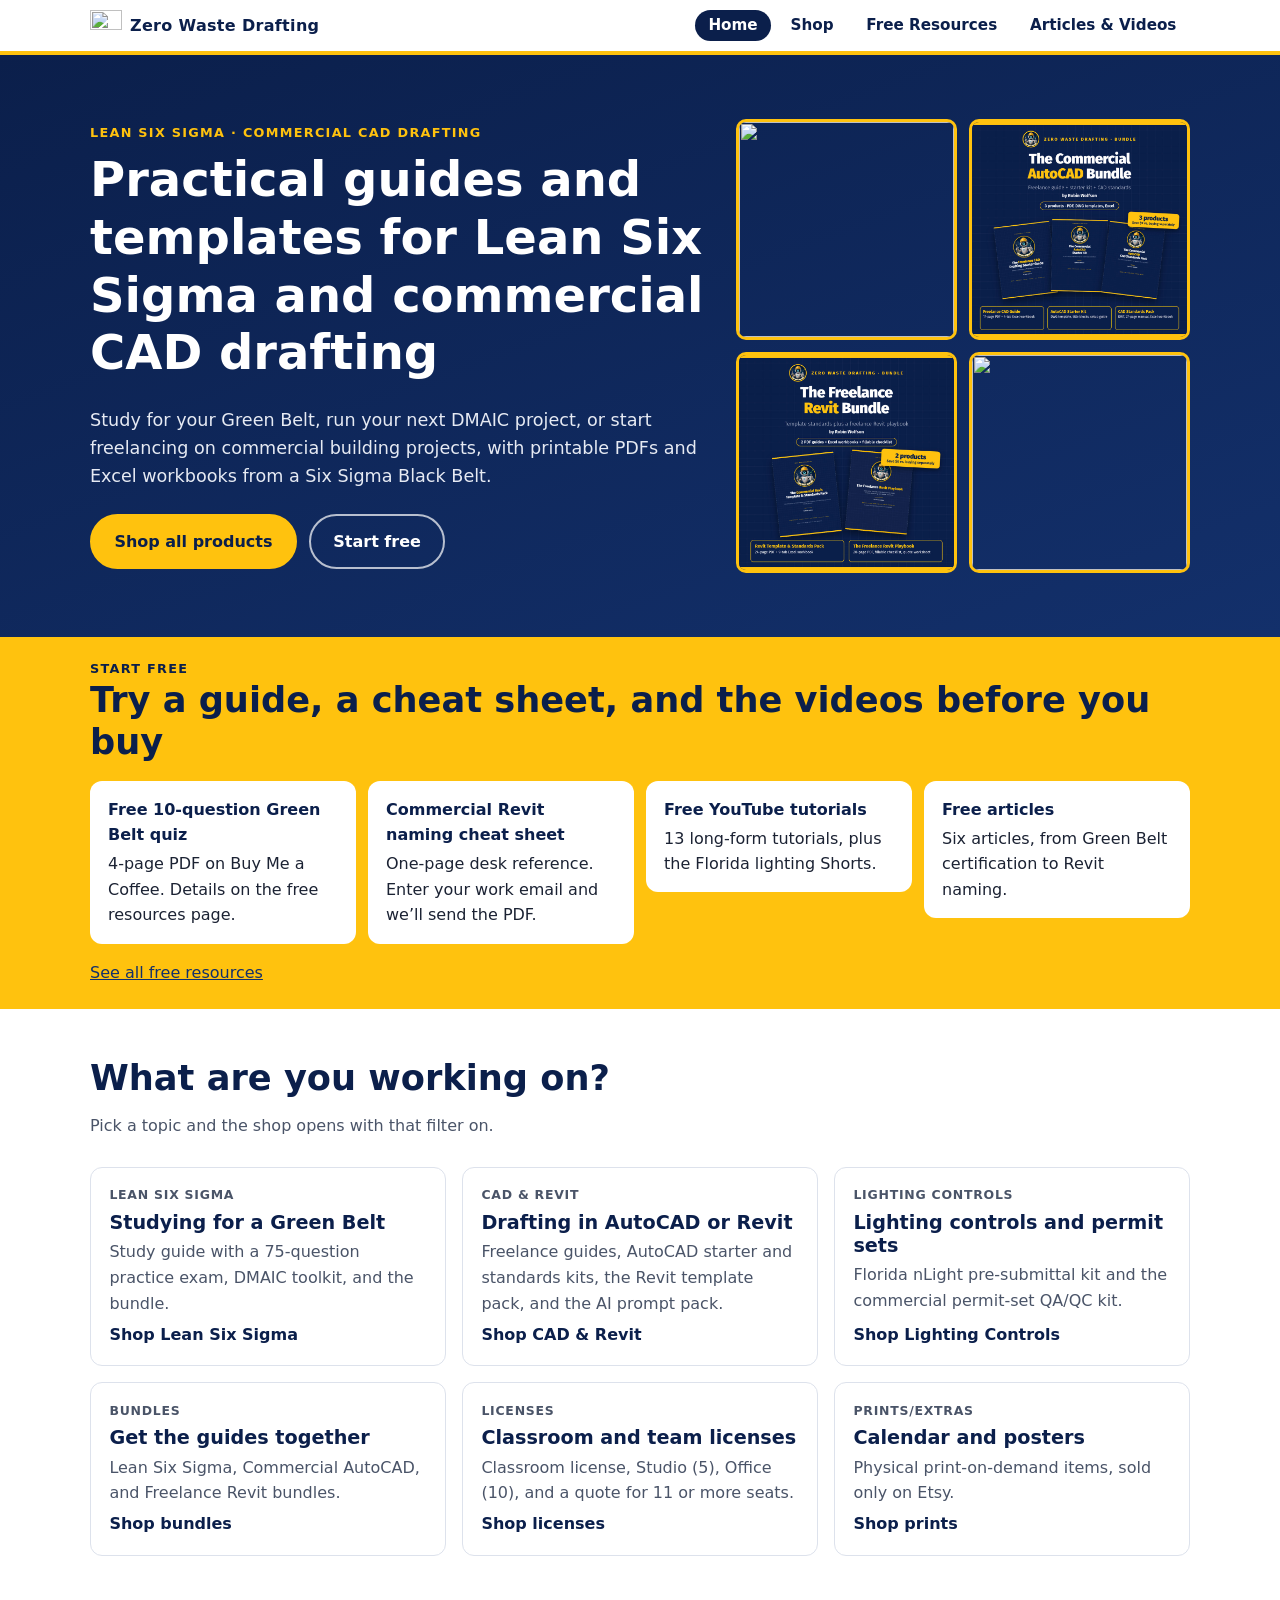
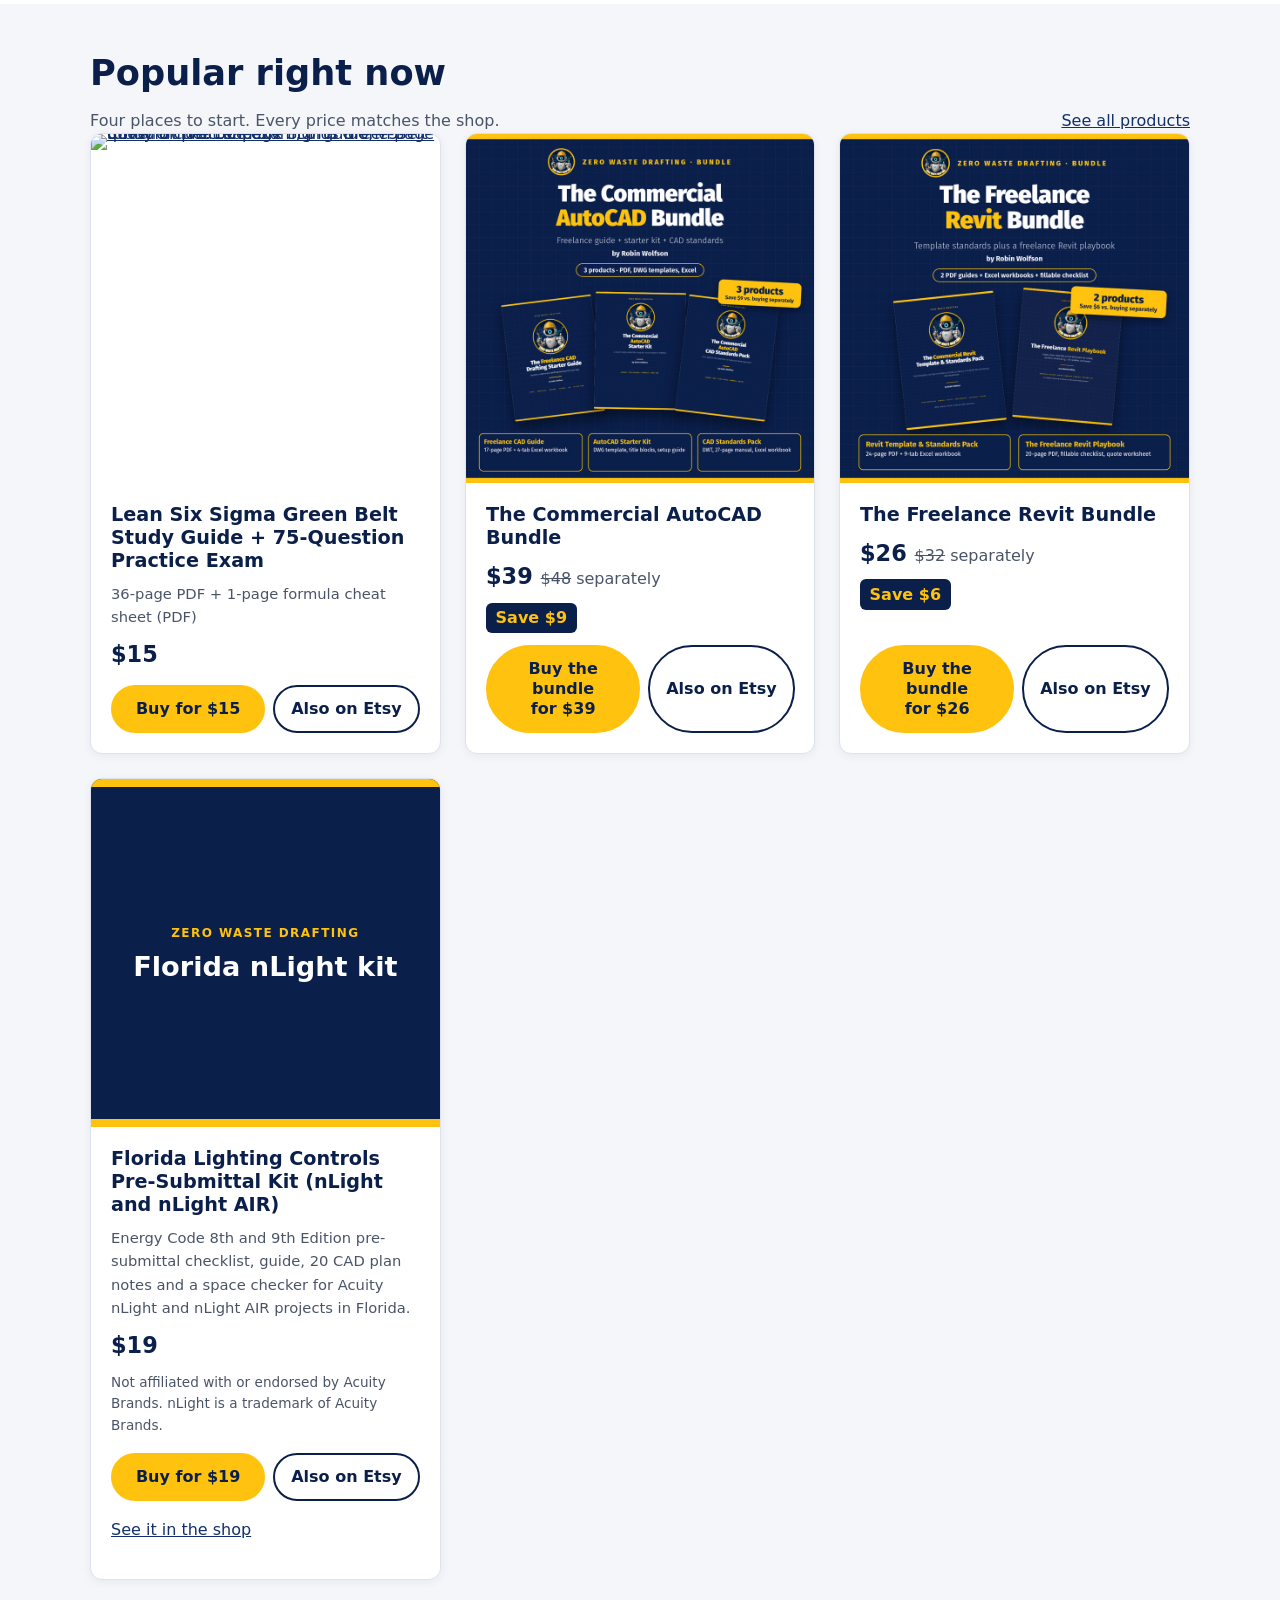
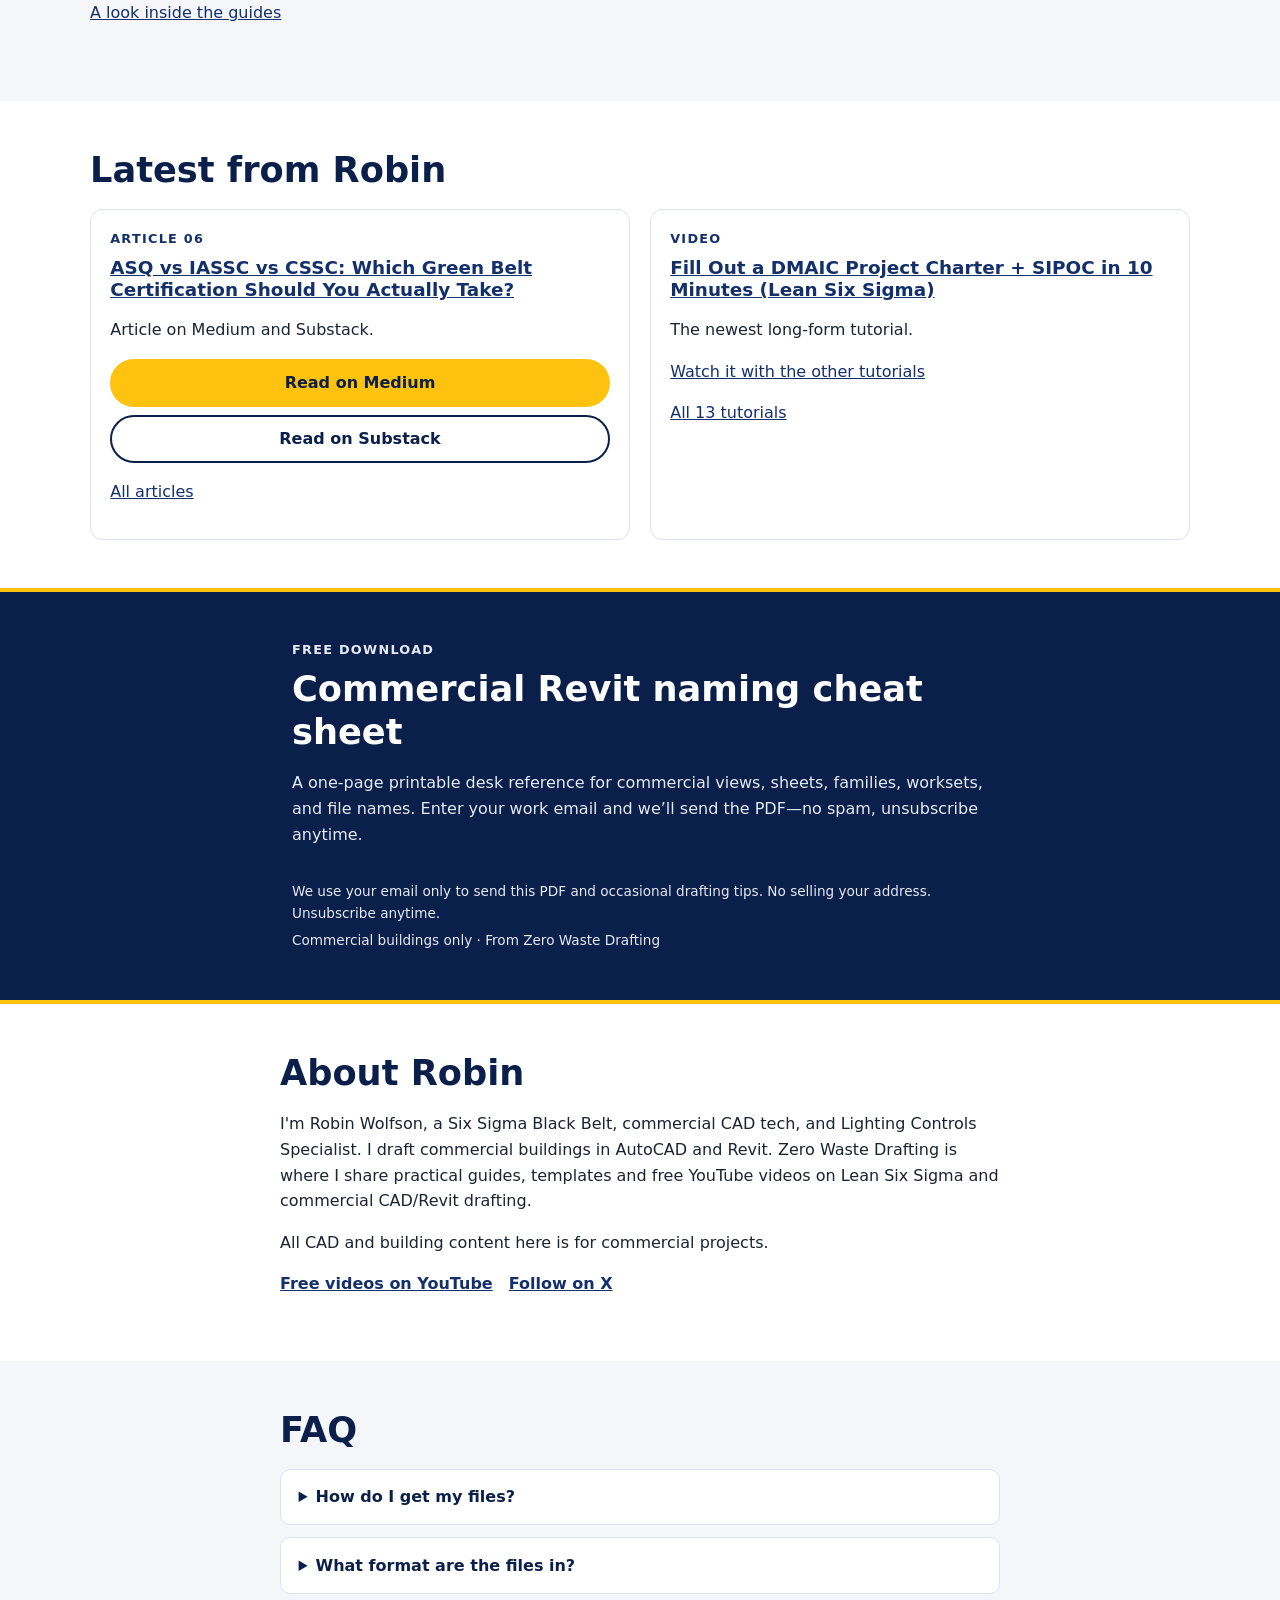
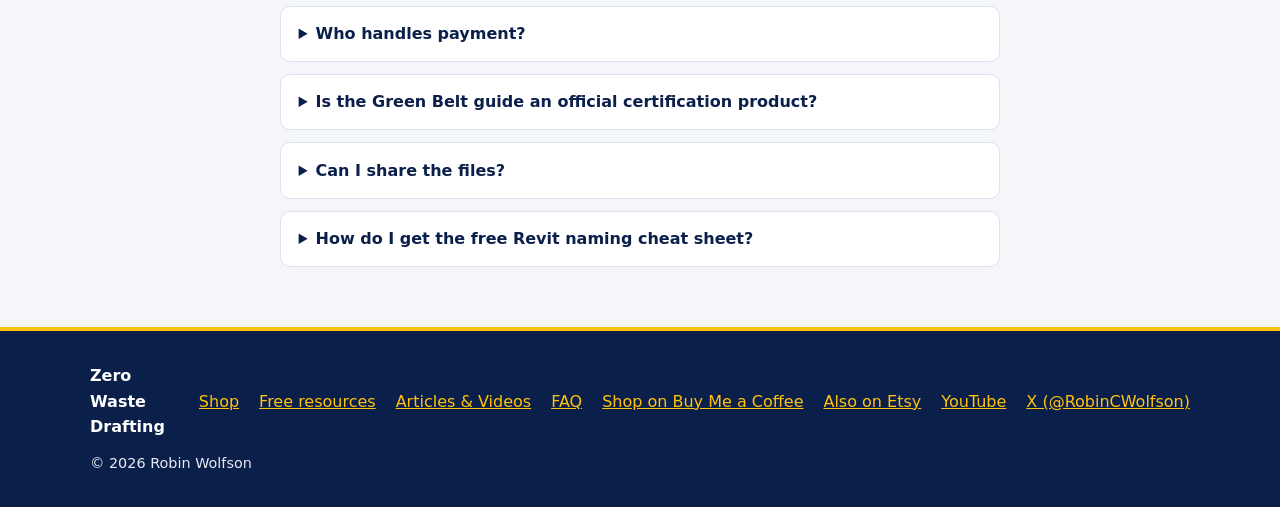
==== index.html @ 218099be "Restore the six articles, 13 tutorials, and third Short from main. Learn, Free, and Home now use the" ====
<!DOCTYPE html>
<html lang="en">
<head>
  <meta charset="utf-8">
  <meta name="viewport" content="width=device-width, initial-scale=1">
  <title>Zero Waste Drafting | Lean Six Sigma Study Guides, DMAIC Templates &amp; Freelance CAD Guide</title>
  <meta name="description" content="Practical digital guides by Robin Wolfson, Six Sigma Black Belt and commercial CAD tech: a Green Belt study guide with a 75-question practice exam, DMAIC templates in PDF and Excel, and a freelance CAD drafting starter guide. Try 10 Green Belt questions free.">
  <meta name="author" content="Robin Wolfson">
  <meta name="theme-color" content="#0b1f4b">

  <meta property="og:type" content="website">
  <meta property="og:site_name" content="Zero Waste Drafting">
  <meta property="og:title" content="Zero Waste Drafting | Lean Six Sigma Study Guides, DMAIC Templates &amp; Freelance CAD Guide">
  <meta property="og:description" content="Practical digital guides by Robin Wolfson, Six Sigma Black Belt and commercial CAD tech: a Green Belt study guide with a 75-question practice exam, DMAIC templates in PDF and Excel, and a freelance CAD drafting starter guide. Try 10 Green Belt questions free.">
  <meta property="og:image" content="https://robinwolfson.github.io/zero-waste-drafting/images/og-image.jpg">
  <meta property="og:image:width" content="1200">
  <meta property="og:image:height" content="675">
  <meta property="og:image:alt" content="Cover of The Lean Six Sigma Green Belt Study Guide by Robin Wolfson">
  <meta name="twitter:card" content="summary_large_image">
  <meta name="twitter:site" content="@RobinCWolfson">
  <meta name="twitter:title" content="Zero Waste Drafting | Lean Six Sigma Study Guides, DMAIC Templates &amp; Freelance CAD Guide">
  <meta name="twitter:description" content="Practical digital guides by Robin Wolfson, Six Sigma Black Belt and commercial CAD tech: a Green Belt study guide with a 75-question practice exam, DMAIC templates in PDF and Excel, and a freelance CAD drafting starter guide. Try 10 Green Belt questions free.">
  <meta name="twitter:image" content="https://robinwolfson.github.io/zero-waste-drafting/images/og-image.jpg">

  <link rel="icon" href="images/favicon.svg" type="image/svg+xml">
  <link rel="icon" href="images/favicon-32.png" type="image/png" sizes="32x32">
  <link rel="apple-touch-icon" href="images/apple-touch-icon.png">
  <link rel="stylesheet" href="styles.css">
</head>
<body>
  <a class="skip-link" href="#main">Skip to content</a>

  <header class="site-header">
    <div class="container header-inner">
      <a class="brand" href="index.html">
        <img src="images/favicon.svg" alt="" width="32" height="32">
        <span>Zero Waste Drafting</span>
      </a>
      <nav aria-label="Main">
        <ul class="nav-list">
          <li><a href="index.html" aria-current="page">Home</a></li><li><a href="shop.html">Shop</a></li><li><a href="free.html">Free Resources</a></li><li><a href="learn.html">Articles & Videos</a></li>
        </ul>
      </nav>
    </div>
  </header>

  <main id="main">
    <section class="hero" id="top" aria-labelledby="hero-title">
      <div class="container hero-inner">
        <div class="hero-copy">
          <p class="eyebrow">Lean Six Sigma &middot; Commercial CAD drafting</p>
          <h1 id="hero-title">Practical guides and templates for Lean Six Sigma and commercial CAD drafting</h1>
          <p class="lead">Study for your Green Belt, run your next DMAIC project, or start freelancing on commercial building projects, with printable PDFs and Excel workbooks from a Six Sigma Black Belt.</p>
          <div class="hero-actions">
            <a class="btn btn-primary" href="shop.html">Shop all products</a>
            <a class="btn btn-ghost" href="#start-free">Start free</a>
          </div>
        </div>
        <div class="hero-collage" aria-hidden="true">
          <img src="images/green-belt-study-guide-cover.jpg" alt="" width="800" height="800">
          <img src="images/commercial-autocad-bundle-cover.jpg" alt="" width="800" height="800">
          <img src="images/freelance-revit-bundle-cover.jpg" alt="" width="800" height="800">
          <img src="images/commercial-permit-set-qaqc-cover.jpg" alt="" width="800" height="800">
        </div>
      </div>
    </section>

    <section class="start-free" id="start-free" aria-labelledby="start-free-title">
      <div class="container">
        <p class="eyebrow">Start free</p>
        <h2 id="start-free-title">Try a guide, a cheat sheet, and the videos before you buy</h2>
        <ul class="start-free-grid">
          <li><a href="https://buymeacoffee.com/robinwolfson/e/593113" target="_blank" rel="noopener">Free 10-question Green Belt quiz<span>4-page PDF on Buy Me a Coffee. Details on the free resources page.</span></a></li>
          <li><a href="#free-revit-sheet">Commercial Revit naming cheat sheet<span>One-page desk reference. Enter your work email and we’ll send the PDF.</span></a></li>
          <li><a href="learn.html#videos">Free YouTube tutorials<span>13 long-form tutorials, plus the Florida lighting Shorts.</span></a></li>
          <li><a href="learn.html#articles">Free articles<span>Six articles, from Green Belt certification to Revit naming.</span></a></li>
        </ul>
        <p style="margin-top:1rem"><a href="free.html">See all free resources</a></p>
      </div>
    </section>

    <section class="section" aria-labelledby="topics-title">
      <div class="container">
        <h2 id="topics-title">What are you working on?</h2>
        <p class="section-intro">Pick a topic and the shop opens with that filter on.</p>
        <div class="topic-grid">
          <a class="topic-tile" href="shop.html?topic=lss">
            <p class="topic-kicker">Lean Six Sigma</p>
            <h3>Studying for a Green Belt</h3>
            <p>Study guide with a 75-question practice exam, DMAIC toolkit, and the bundle.</p>
            <span class="topic-go">Shop Lean Six Sigma</span>
          </a>
          <a class="topic-tile" href="shop.html?topic=cad">
            <p class="topic-kicker">CAD &amp; Revit</p>
            <h3>Drafting in AutoCAD or Revit</h3>
            <p>Freelance guides, AutoCAD starter and standards kits, the Revit template pack, and the AI prompt pack.</p>
            <span class="topic-go">Shop CAD &amp; Revit</span>
          </a>
          <a class="topic-tile" href="shop.html?topic=lighting">
            <p class="topic-kicker">Lighting Controls</p>
            <h3>Lighting controls and permit sets</h3>
            <p>Florida nLight pre-submittal kit and the commercial permit-set QA/QC kit.</p>
            <span class="topic-go">Shop Lighting Controls</span>
          </a>
          <a class="topic-tile" href="shop.html?topic=bundles">
            <p class="topic-kicker">Bundles</p>
            <h3>Get the guides together</h3>
            <p>Lean Six Sigma, Commercial AutoCAD, and Freelance Revit bundles.</p>
            <span class="topic-go">Shop bundles</span>
          </a>
          <a class="topic-tile" href="shop.html?topic=licenses">
            <p class="topic-kicker">Licenses</p>
            <h3>Classroom and team licenses</h3>
            <p>Classroom license, Studio (5), Office (10), and a quote for 11 or more seats.</p>
            <span class="topic-go">Shop licenses</span>
          </a>
          <a class="topic-tile" href="shop.html?topic=prints">
            <p class="topic-kicker">Prints/Extras</p>
            <h3>Calendar and posters</h3>
            <p>Physical print-on-demand items, sold only on Etsy.</p>
            <span class="topic-go">Shop prints</span>
          </a>
        </div>
      </div>
    </section>

    <section class="section section-alt" aria-labelledby="featured-title">
      <div class="container">
        <div class="section-heading">
          <div>
            <h2 id="featured-title">Popular right now</h2>
            <p class="section-intro">Four places to start. Every price matches the shop.</p>
          </div>
          <a href="shop.html">See all products</a>
        </div>
        <div class="grid">
          <article class="card feature-card">
            <a href="shop.html#products"><img src="images/green-belt-study-guide-cover.jpg" width="800" height="800" alt="Cover of The Lean Six Sigma Green Belt Study Guide: 36-page PDF guide, 75-question practice exam, plus a one-page formula cheat sheet"></a>
            <div class="card-body">
              <h3><a class="card-title-link" href="https://buymeacoffee.com/robinwolfson/e/593083" target="_blank" rel="noopener">Lean Six Sigma Green Belt Study Guide + 75-Question Practice Exam</a></h3>
              <p class="format">36-page PDF + 1-page formula cheat sheet (PDF)</p>
              <p class="price"><span class="sr-only">Price: </span>$15</p>
              <div class="purchase-actions">
                <a class="btn btn-primary" href="https://buymeacoffee.com/robinwolfson/e/593083" target="_blank" rel="noopener">Buy for $15</a>
                <a class="btn btn-secondary" href="https://zerowastedrafting.etsy.com/listing/4609955222/six-sigma-green-belt-study-guide-2026-75" target="_blank" rel="noopener">Also on Etsy</a>
              </div>
            </div>
          </article>
          <article class="card feature-card">
            <a href="shop.html#commercial-autocad-bundle"><img src="images/commercial-autocad-bundle-cover.jpg" width="800" height="800" alt="Cover of The Commercial AutoCAD Bundle: the Freelance CAD Drafting Starter Guide, Commercial AutoCAD Starter Kit, and CAD Standards Pack"></a>
            <div class="card-body">
              <h3><a class="card-title-link" href="https://buymeacoffee.com/robinwolfson/e/597753" target="_blank" rel="noopener">The Commercial AutoCAD Bundle</a></h3>
              <p class="price"><span class="sr-only">Bundle price: </span>$39 <span class="was"><span class="sr-only">instead of </span><s>$48</s> separately</span></p>
              <p class="save">Save $9</p>
              <div class="purchase-actions">
                <a class="btn btn-primary" href="https://buymeacoffee.com/robinwolfson/e/597753" target="_blank" rel="noopener">Buy the bundle for $39</a>
                <a class="btn btn-secondary" href="https://zerowastedrafting.etsy.com/listing/4615785177/commercial-autocad-bundle-freelance-cad" target="_blank" rel="noopener">Also on Etsy</a>
              </div>
            </div>
          </article>
          <article class="card feature-card">
            <a href="shop.html#freelance-revit-bundle"><img src="images/freelance-revit-bundle-cover.jpg" width="800" height="800" alt="Cover of The Freelance Revit Bundle: the Commercial Revit Template &amp; Standards Pack and The Freelance Revit Playbook"></a>
            <div class="card-body">
              <h3><a class="card-title-link" href="https://buymeacoffee.com/robinwolfson/e/597754" target="_blank" rel="noopener">The Freelance Revit Bundle</a></h3>
              <p class="price"><span class="sr-only">Bundle price: </span>$26 <span class="was"><span class="sr-only">instead of </span><s>$32</s> separately</span></p>
              <p class="save">Save $6</p>
              <div class="purchase-actions">
                <a class="btn btn-primary" href="https://buymeacoffee.com/robinwolfson/e/597754" target="_blank" rel="noopener">Buy the bundle for $26</a>
                <a class="btn btn-secondary" href="https://zerowastedrafting.etsy.com/listing/4615786025/freelance-revit-bundle-commercial" target="_blank" rel="noopener">Also on Etsy</a>
              </div>
            </div>
          </article>
          <article class="card feature-card">
            <div class="license-banner" aria-hidden="true">
              <p class="license-kicker">Zero Waste Drafting</p>
              <p class="license-name">Florida nLight kit</p>
            </div>
            <div class="card-body">
              <h3><a class="card-title-link" href="https://buymeacoffee.com/robinwolfson/e/599727" target="_blank" rel="noopener">Florida Lighting Controls Pre-Submittal Kit (nLight and nLight AIR)</a></h3>
              <p class="format">Energy Code 8th and 9th Edition pre-submittal checklist, guide, 20 CAD plan notes and a space checker for Acuity nLight and nLight AIR projects in Florida.</p>
              <p class="price"><span class="sr-only">Price: </span>$19</p>
              <p class="note">Not affiliated with or endorsed by Acuity Brands. nLight is a trademark of Acuity Brands.</p>
              <div class="purchase-actions">
                <a class="btn btn-primary" href="https://buymeacoffee.com/robinwolfson/e/599727" target="_blank" rel="noopener">Buy for $19</a>
                <a class="btn btn-secondary" href="https://www.etsy.com/listing/4620381518/florida-nlight-lighting-controls-kit" target="_blank" rel="noopener">Also on Etsy</a>
              </div>
              <p><a href="shop.html#florida-nlight-kit">See it in the shop</a></p>
            </div>
          </article>
        </div>
        <p class="section-intro" style="margin-top:1.25rem"><a href="shop.html#preview">A look inside the guides</a></p>
      </div>
    </section>

    <section class="section" aria-labelledby="latest-title">
      <div class="container">
        <h2 id="latest-title">Latest from Robin</h2>
        <div class="latest-grid">
          <article class="latest-card">
            <p class="eyebrow" style="color:var(--navy-2)">Article 06</p>
            <h3><a href="https://medium.com/@robinwolfson.drafting/asq-vs-iassc-vs-cssc-which-green-belt-certification-should-you-actually-take-8d0041754f11" target="_blank" rel="noopener">ASQ vs IASSC vs CSSC: Which Green Belt Certification Should You Actually Take?</a></h3>
            <p>Article on Medium and Substack.</p>
            <div class="purchase-actions">
              <a class="btn btn-primary" href="https://medium.com/@robinwolfson.drafting/asq-vs-iassc-vs-cssc-which-green-belt-certification-should-you-actually-take-8d0041754f11" target="_blank" rel="noopener">Read on Medium</a>
              <a class="btn btn-secondary" href="https://robinwolfson.substack.com/p/asq-vs-iassc-vs-cssc-which-green" target="_blank" rel="noopener">Read on Substack</a>
            </div>
            <p><a href="learn.html#articles">All articles</a></p>
          </article>
          <div class="latest-card">
            <p class="eyebrow" style="color:var(--navy-2)">Video</p>
            <h3><a href="https://www.youtube.com/watch?v=_gbqWsdQsKs" target="_blank" rel="noopener">Fill Out a DMAIC Project Charter + SIPOC in 10 Minutes (Lean Six Sigma)</a></h3>
            <p>The newest long-form tutorial.</p>
            <p><a href="learn.html#video-_gbqWsdQsKs">Watch it with the other tutorials</a></p>
            <p><a href="learn.html#videos">All 13 tutorials</a></p>
          </div>
        </div>
      </div>
</section>

<section class="section callout" id="free-revit-sheet" aria-labelledby="revit-sheet-title">
      <div class="container callout-inner lead-callout">
        <div>
          <p class="eyebrow">Free download</p>
          <h2 id="revit-sheet-title">Commercial Revit naming cheat sheet</h2>
          <p>A one-page printable desk reference for commercial views, sheets, families, worksets, and file names. Enter your work email and we’ll send the PDF—no spam, unsubscribe anytime.</p>
          <div class="lead-form">
            <div class="ml-embedded" data-form="8TQkZA"></div>
          </div>
          <p class="note">We use your email only to send this PDF and occasional drafting tips. No selling your address. Unsubscribe anytime.</p>
          <p class="lead-micro">Commercial buildings only &middot; From Zero Waste Drafting</p>
        </div>
      </div>
    </section>

<section class="section" id="about" aria-labelledby="about-title">
      <div class="container narrow">
        <h2 id="about-title">About Robin</h2>
        <p>I'm Robin Wolfson, a Six Sigma Black Belt, commercial CAD tech, and Lighting Controls Specialist. I draft commercial buildings in AutoCAD and Revit. Zero Waste Drafting is where I share practical guides, templates and free YouTube videos on Lean Six Sigma and commercial CAD/Revit drafting.</p>
        <p>All CAD and building content here is for commercial projects.</p>
        <p class="about-links">
          <a href="https://www.youtube.com/@ZeroWasteDrafting" target="_blank" rel="noopener">Free videos on YouTube</a>
          <a href="https://x.com/RobinCWolfson" target="_blank" rel="noopener">Follow on X</a>
        </p>
      </div>
    </section>

    
<section class="section section-alt" id="faq" aria-labelledby="faq-title">
      <div class="container narrow">
        <h2 id="faq-title">FAQ</h2>
        <details>
          <summary>How do I get my files?</summary>
          <p>The guides, templates, and licenses are instant digital downloads through Buy Me a Coffee. After checkout you download the files right away. For the Classroom License, the answer key with grading checklists is emailed after instructor verification. The Extras prints (the calendar and posters) are printed on demand and shipped by our print partner via Etsy, usually in 2-6 business days. No returns, but damaged items are replaced.</p>
        </details>
        <details>
          <summary>What format are the files in?</summary>
          <p>The guides are printable PDFs (US Letter). The Lean Six Sigma Toolkit and the Freelance CAD Drafting Starter Guide also include a fillable Excel workbook (.xlsx). The Green Belt Study Guide comes with a separate one-page formula cheat sheet PDF.</p>
        </details>
        <details>
          <summary>Who handles payment?</summary>
          <p>Payment is handled by Buy Me a Coffee. When you click a Buy button you go to Robin's Buy Me a Coffee shop to check out.</p>
        </details>
        <details>
          <summary>Is the Green Belt guide an official certification product?</summary>
          <p>No. It is an independent study aid, not affiliated with or endorsed by ASQ, IASSC, or any certification body. The questions are original, not actual exam questions, and no study aid can guarantee a result.</p>
        </details>
        <details>
          <summary>Can I share the files?</summary>
          <p>The paid products are licensed for personal use by the purchaser, and the Toolkit templates may also be used for your organization's internal projects. No resale, redistribution or public sharing. The Classroom License lets one instructor share the Commercial Revit Template &amp; Standards Pack guide, workbook, and 8 student exercises with their own students. The Studio Team License covers the Commercial Revit Template &amp; Standards Pack and the Freelance CAD Drafting Starter Guide for a team of up to 5, and the Office Team License covers the same two products for a team of up to 10. For 11 or more seats, email <a href="mailto:robinwolfson.drafting@gmail.com">robinwolfson.drafting<wbr>@gmail.com</a> for a quote. The free quiz may be shared in its original, unmodified form.</p>
        </details>
        <details>
          <summary>How do I get the free Revit naming cheat sheet?</summary>
          <p>Use the email form on this page. The PDF is also at <a href="downloads/Commercial-Revit-Naming-Cheat-Sheet-Zero-Waste-Drafting.pdf">/downloads/Commercial-Revit-Naming-Cheat-Sheet-Zero-Waste-Drafting.pdf</a>.</p>
        </details>
      </div>
    </section>
  
  </main>

  <footer class="site-footer">
    <div class="container footer-inner">
      <p class="brand-footer">Zero Waste Drafting</p>
      <ul class="footer-links">
        <li><a href="shop.html">Shop</a></li>
        <li><a href="free.html">Free resources</a></li>
        <li><a href="learn.html">Articles &amp; Videos</a></li>
        <li><a href="index.html#faq">FAQ</a></li>
        <li><a href="https://buymeacoffee.com/robinwolfson" target="_blank" rel="noopener">Shop on Buy Me a Coffee</a></li>
        <li><a href="https://zerowastedrafting.etsy.com" target="_blank" rel="noopener">Also on Etsy</a></li>
        <li><a href="https://www.youtube.com/@ZeroWasteDrafting" target="_blank" rel="noopener">YouTube</a></li>
        <li><a href="https://x.com/RobinCWolfson" target="_blank" rel="noopener">X (@RobinCWolfson)</a></li>
      </ul>
      <p class="copyright">&copy; 2026 Robin Wolfson</p>
    </div>
  </footer>

  <nav class="tabbar" aria-label="Mobile">
    <a href="index.html" aria-current="page"><svg viewBox="0 0 24 24" aria-hidden="true"><path fill="currentColor" d="M12 4.2 3.5 11h2.2V20h4.6v-5.2h3.4V20h4.6v-9h2.2L12 4.2z"/></svg><span>Home</span></a>
    <a href="shop.html"><svg viewBox="0 0 24 24" aria-hidden="true"><path fill="currentColor" d="M7 7V6a5 5 0 0 1 10 0v1h3.2v13.5H3.8V7H7zm2 0h6V6a3 3 0 0 0-6 0v1z"/></svg><span>Shop</span></a>
    <a href="free.html"><svg viewBox="0 0 24 24" aria-hidden="true"><path fill="currentColor" d="M4 8.5 12 4l8 4.5v2L12 15 4 10.5v-2zm0 4.2 8 4.5 8-4.5V18L12 22.5 4 18v-5.3z"/></svg><span>Free</span></a>
    <a href="learn.html"><svg viewBox="0 0 24 24" aria-hidden="true"><path fill="currentColor" d="M6 3.5h9.2L19.5 8v12.5H6V3.5zm8.2 1.5V8h3.1l-3.1-3zm-6 6.2h8.6v1.6H8.2v-1.6zm0 3.2h8.6V16H8.2v-1.6z"/></svg><span>Articles</span></a>
  </nav>
  <script src="anchors.js" defer></script>
  <script src="analytics.js" defer data-goatcounter="https://zerowastedrafting.goatcounter.com/count"></script>
  <script>
(function(w,d,e,u,f,l,n){w[f]=w[f]||function(){(w[f].q=w[f].q||[]).push(arguments);},l=d.createElement(e),l.async=1,l.src=u,n=d.getElementsByTagName(e)[0],n.parentNode.insertBefore(l,n);})(window,document,'script','https://assets.mailerlite.com/js/universal.js','ml');
ml('account', '2771828');
  </script>
</body>
</html>
---- styles.css ----
:root {
  --navy: #0b1f4b;
  --navy-2: #13306b;
  --accent: #ffc20e;
  --accent-dark: #e0a800;
  --ink: #1b2233;
  --muted: #4a5468;
  --bg: #ffffff;
  --bg-alt: #f4f6fa;
  --line: #dde2ec;
  --radius: 12px;
  --font: system-ui, -apple-system, "Segoe UI", Roboto, "Helvetica Neue", Arial, sans-serif;
}
*, *::before, *::after { box-sizing: border-box; }
[hidden] { display: none !important; }
html { scroll-behavior: smooth; }
@media (prefers-reduced-motion: reduce) { html { scroll-behavior: auto; } }
body { margin: 0; font-family: var(--font); font-size: 1rem; line-height: 1.6; color: var(--ink); background: var(--bg); }
img { max-width: 100%; height: auto; display: block; }
a { color: var(--navy-2); overflow-wrap: anywhere; }
a:focus-visible, summary:focus-visible { outline: 3px solid var(--accent-dark); outline-offset: 3px; }
h1, h2, h3 { line-height: 1.2; margin: 0 0 .5em; color: var(--navy); }
h2 { font-size: clamp(1.6rem, 4vw, 2.2rem); }
h3 { font-size: 1.2rem; }
.container { width: 100%; max-width: 1140px; margin: 0 auto; padding: 0 1.25rem; }
.narrow { max-width: 760px; }
.sr-only { position: absolute; width: 1px; height: 1px; padding: 0; margin: -1px; overflow: hidden; clip: rect(0 0 0 0); white-space: nowrap; border: 0; }
.skip-link { position: absolute; left: -999px; top: 0; background: var(--accent); color: var(--navy); padding: .5rem 1rem; z-index: 100; font-weight: 700; }
.skip-link:focus { left: 1rem; top: 1rem; }

/* Header */
.site-header { background: #fff; border-bottom: 4px solid var(--accent); position: sticky; top: 0; z-index: 50; }
.header-inner { display: flex; flex-wrap: wrap; align-items: center; justify-content: space-between; gap: .5rem 1rem; padding-top: .6rem; padding-bottom: .6rem; }
.brand { display: flex; align-items: center; gap: .5rem; color: var(--navy); text-decoration: none; font-weight: 800; letter-spacing: .02em; }
.nav-list { list-style: none; margin: 0; padding: 0; display: flex; flex-wrap: wrap; gap: .25rem .35rem; }
.nav-list a { color: var(--navy); text-decoration: none; font-size: .95rem; font-weight: 700; padding: .4rem .85rem; border-radius: 999px; }
.nav-list a:hover { background: var(--bg-alt); color: var(--navy); }
.nav-list a[aria-current="page"] { background: var(--navy); color: #fff; }

/* Buttons */
.btn { display: inline-block; text-align: center; font-weight: 700; text-decoration: none; border-radius: 999px; padding: .8rem 1.4rem; border: 2px solid transparent; transition: background .15s, color .15s; }
.btn-primary { background: var(--accent); color: var(--navy); border-color: var(--accent); }
.btn-primary:hover { background: var(--accent-dark); border-color: var(--accent-dark); }
.btn-ghost { color: #fff; border-color: rgba(255,255,255,.7); }
.btn-ghost:hover { background: #fff; color: var(--navy); }
.btn-secondary { background: #fff; color: var(--navy); border-color: var(--navy); }
.btn-secondary:hover { background: var(--bg-alt); color: var(--navy); }
.btn-block { display: block; width: 100%; margin-top: auto; }
.purchase-actions { display: flex; flex-direction: column; gap: .5rem; margin-top: auto; }
.purchase-actions .btn { display: flex; align-items: center; justify-content: center; width: 100%; margin: 0; line-height: 1.25; padding: .75rem 1rem; text-wrap: balance; }
@container (min-width: 280px) {
  .purchase-actions { flex-direction: row; align-items: stretch; }
  .purchase-actions .btn-primary { flex: 1 1 auto; width: auto; min-width: 0; }
  .purchase-actions .btn-secondary { flex: 0 0 auto; width: auto; white-space: nowrap; }
}

/* Hero */
.hero { background: var(--navy) linear-gradient(160deg, var(--navy) 0%, var(--navy-2) 100%); color: #fff; padding: 2.5rem 0 3rem; }
.hero h1 { color: #fff; font-size: clamp(1.9rem, 6vw, 3rem); }
.hero .lead { font-size: 1.1rem; color: #e6eaf3; max-width: 38em; }
.eyebrow { text-transform: uppercase; letter-spacing: .1em; font-size: .8rem; font-weight: 700; color: var(--accent); margin: 0 0 .5rem; }
.hero-inner { display: grid; gap: 2rem; align-items: center; }
.hero-copy { max-width: 40rem; }
.hero-actions { display: flex; flex-wrap: wrap; gap: .75rem; margin-top: 1.5rem; }

/* Sections */
.section { padding: 3rem 0; }
.section-alt { background: var(--bg-alt); }
.section-intro { color: var(--muted); margin-top: -.25rem; margin-bottom: 1.75rem; }

/* Category jump links. Two columns on small screens so every label stays on screen. */
.section-nav { margin: 0 0 1.75rem; }
.section-nav ul {
  list-style: none;
  margin: 0;
  padding: 0;
  display: grid;
  grid-template-columns: 1fr 1fr;
  gap: .5rem;
}
.section-nav a {
  display: block;
  text-align: center;
  text-decoration: none;
  text-wrap: balance;
  font-weight: 700;
  font-size: .95rem;
  line-height: 1.3;
  color: var(--navy);
  background: var(--bg-alt);
  border: 1px solid var(--line);
  border-radius: 999px;
  padding: .65rem .9rem;
}
.section-nav a:hover {
  background: var(--navy);
  color: var(--accent);
  border-color: var(--navy);
}
.product-group { scroll-margin-top: 9rem; }
.product-group + .product-group {
  margin-top: 2.75rem;
  padding-top: 2.25rem;
  border-top: 1px solid var(--line);
}
.product-group h2 {
  margin-bottom: 1rem;
  padding-left: .75rem;
  border-left: 4px solid var(--accent);
}
.product-group .grid + .grid { margin-top: 1.5rem; }
#products,
#extras,
#lighting-controls { scroll-margin-top: 9rem; }
#articles,
#videos,
#articles .card { scroll-margin-top: 9rem; }

/* Cards */
.grid, .bundle-grid, .preview-grid { display: grid; gap: 1.5rem; grid-template-columns: 1fr; }
.card { position: relative; display: flex; flex-direction: column; background: #fff; border: 1px solid var(--line); border-radius: var(--radius); overflow: hidden; box-shadow: 0 2px 10px rgba(11,31,75,.06); }
.card-image {
  display: block;
  width: 100%;
  margin: 0;
  padding: 0;
  border: 0;
  background: transparent;
  cursor: zoom-in;
  overflow: hidden;
  aspect-ratio: 1 / 1;
  line-height: 0;
}
.card-image img,
.card > img { aspect-ratio: 1 / 1; object-fit: cover; width: 100%; height: 100%; transition: transform .3s ease; }
/* Print previews are full portrait sheets, so they keep their own ratio instead of the square crop used for guide covers. */
#extras .card-image img { object-fit: contain; }
#drafting-scenes-calendar .card-image,
#drafting-scenes-calendar .card-image img {
  aspect-ratio: 913 / 1400;
  background: #030b1e;
}
#revit-naming-poster .card-image,
#revit-naming-poster .card-image img,
#cad-drafting-poster .card-image,
#cad-drafting-poster .card-image img {
  aspect-ratio: 3 / 4;
  background: #081d48;
}
@media (hover: hover) and (pointer: fine) {
  .card-image:hover img,
  .card-image:focus-visible img { transform: scale(1.05); }
}
.card-image:focus-visible {
  outline: 3px solid var(--accent-dark);
  outline-offset: -3px;
}
@media (prefers-reduced-motion: reduce) {
  .card-image img { transition: none; }
  .card-image:hover img,
  .card-image:focus-visible img { transform: none; }
}
.card-title-link {
  color: inherit;
  text-decoration: none;
  text-decoration-thickness: 2px;
  text-underline-offset: .18em;
}
.card-title-link:hover,
.card-title-link:focus-visible {
  color: var(--navy-2);
  text-decoration: underline;
}
.card-body { display: flex; flex-direction: column; flex: 1; padding: 1.25rem; container-type: inline-size; }
.format { color: var(--muted); font-size: .92rem; margin: 0 0 .5rem; }
.price { font-size: 1.8rem; font-weight: 800; color: var(--navy); margin: 0 0 .5rem; }
.was { font-size: 1rem; font-weight: 500; color: var(--muted); }
.save { display: inline-block; align-self: flex-start; background: var(--navy); color: var(--accent); font-weight: 800; border-radius: 6px; padding: .15rem .6rem; margin: 0 0 .75rem; }
.features { padding-left: 1.2rem; margin: 0 0 1rem; }
.features li { margin-bottom: .4rem; }
.features li::marker { color: var(--accent-dark); }
.note { font-size: .85rem; color: var(--muted); margin: 0 0 1rem; }
.classroom-cue { margin: .9rem 0 0; text-align: center; font-weight: 700; }
.classroom-cue a { color: var(--navy); text-decoration-color: var(--accent); text-decoration-thickness: 2px; text-underline-offset: .18em; }
#classroom-license, #studio-team-license, #office-team-license, #team-license-quote { scroll-margin-top: 9rem; }
a.license-banner { color: #fff; text-decoration: none; }
.license-banner {
  aspect-ratio: 1 / 1;
  display: flex;
  flex-direction: column;
  align-items: center;
  justify-content: center;
  text-align: center;
  gap: .35rem;
  padding: 1.5rem 1.25rem;
  background: var(--navy);
  color: #fff;
  border-top: 8px solid var(--accent);
  border-bottom: 8px solid var(--accent);
}
.license-kicker {
  margin: 0;
  color: var(--accent);
  font-size: .75rem;
  font-weight: 800;
  letter-spacing: .12em;
  text-transform: uppercase;
}
.license-name {
  margin: .15rem 0 0;
  color: #fff;
  font-size: clamp(1.35rem, 3vw, 1.7rem);
  font-weight: 800;
  line-height: 1.15;
  text-wrap: balance;
}
.license-pill {
  display: inline-block;
  margin: .45rem 0 0;
  padding: .3rem .85rem;
  background: var(--accent);
  color: var(--navy);
  font-size: .85rem;
  font-weight: 800;
  letter-spacing: .04em;
  text-transform: uppercase;
  border-radius: 999px;
}
.license-includes {
  margin: .7rem 0 0;
  color: #e6eaf3;
  font-size: .92rem;
  line-height: 1.4;
  text-wrap: balance;
}
.team-quote .card-body a { overflow-wrap: break-word; }

/* Lighting Controls: Shorts shelf plus article and kit cards. */
.shorts-panel {
  background: var(--navy);
  color: #e6eaf3;
  border-radius: var(--radius);
  border-top: 4px solid var(--accent);
  border-bottom: 4px solid var(--accent);
  padding: 1.5rem 1.25rem;
  margin: 0 0 1.75rem;
}
.shorts-panel h3 { color: #fff; margin-bottom: .4rem; }
.shorts-copy p:not(.eyebrow):not(.shorts-actions) { margin: 0; max-width: 40rem; }
.shorts-actions { margin: 1.1rem 0 0; }
.shorts-layout { display: grid; gap: 1.35rem; align-items: center; }
.episode-list {
  list-style: none;
  margin: 0;
  padding: 0;
  display: flex;
  flex-wrap: wrap;
  justify-content: center;
  gap: .75rem;
}
.episode-list > li { margin: 0; display: flex; }
.episode-list a,
.episode-soon {
  display: flex;
  flex-direction: column;
  align-items: center;
  justify-content: center;
  width: 9.25rem;
  aspect-ratio: 9 / 16;
  padding: .85rem .65rem;
  border-radius: 18px;
  text-align: center;
  text-wrap: balance;
  font-weight: 800;
  line-height: 1.25;
  text-decoration: none;
}
.episode-soon {
  color: #fff;
  background: rgba(255, 255, 255, .04);
  border: 2px dashed var(--accent);
}
.episode-list a {
  color: var(--navy);
  background: #fff;
  border: 2px solid var(--accent);
}
.episode-list a:hover { background: var(--accent); color: var(--navy); }
.episode-list a:focus-visible { outline: 3px solid var(--accent); outline-offset: 3px; }
.episode-list a::before,
.episode-soon::before {
  content: "";
  width: 2.75rem;
  height: 2.75rem;
  margin-bottom: .75rem;
  flex: 0 0 auto;
  background: center / contain no-repeat url("data:image/svg+xml,%3Csvg xmlns='http://www.w3.org/2000/svg' viewBox='0 0 48 48'%3E%3Ccircle cx='24' cy='24' r='21' fill='none' stroke='%23ffc20e' stroke-width='2'/%3E%3Cpath d='M20 15.5v17l14-8.5z' fill='%23ffc20e'/%3E%3C/svg%3E");
}
.episode-list a::after {
  content: "Watch";
  margin-top: .55rem;
  font-size: .75rem;
  font-weight: 800;
  letter-spacing: .08em;
  text-transform: uppercase;
}
.lighting-disclaimer { margin: 1.25rem 0 0; max-width: 46rem; }
.card-with-note { display: flex; flex-direction: column; min-width: 0; align-self: start; }
.card-with-note > .note { margin: .75rem 0 0; }
/* Article labels are longer than "Buy for $29", so they stack instead of breaking mid-word. */
#florida-lighting-article .purchase-actions,
#ai-autocad-revit-article .purchase-actions,
#green-belt-certification-article .purchase-actions { flex-direction: column; }
#florida-lighting-article .purchase-actions .btn,
#ai-autocad-revit-article .purchase-actions .btn,
#green-belt-certification-article .purchase-actions .btn { text-wrap: nowrap; white-space: nowrap; }
.article-card .purchase-actions { flex-direction: column; }
.article-card .purchase-actions .btn { text-wrap: nowrap; white-space: nowrap; }
.related-reading { margin: 1rem 0 0; font-size: .95rem; font-weight: 700; }
.video-topic {
  margin: 2rem 0 1rem;
  padding-left: .75rem;
  border-left: 4px solid var(--accent);
  font-size: 1.35rem;
}
.video-topic:first-of-type { margin-top: .25rem; }
.video-thumb { display: block; line-height: 0; background: #081d48; }
.video-thumb img { width: 100%; aspect-ratio: 16 / 9; object-fit: cover; }
.video-actions { display: flex; flex-wrap: wrap; gap: .75rem; margin-top: 1.75rem; }
/* "Buy on Buy Me a Coffee — $12" is longer than "Buy for $12", so these store buttons stack. */
#ai-prompt-pack .purchase-actions { flex-direction: column; }

/* Preview */
.preview-grid figure { margin: 0; background: #fff; border: 1px solid var(--line); border-radius: var(--radius); overflow: hidden; }
.preview-grid figcaption { padding: .75rem 1rem; font-size: .92rem; color: var(--muted); }

/* Callout */
.callout { background: var(--navy); color: #fff; border-top: 4px solid var(--accent); border-bottom: 4px solid var(--accent); }
.callout + .callout { border-top-width: 0; }
.callout h2 { color: #fff; }
.callout p { color: #e6eaf3; }
.callout-inner { display: grid; gap: 2rem; align-items: center; }
.callout-inner img { border-radius: var(--radius); max-width: 360px; width: 100%; margin: 0 auto; }
#free-revit-sheet { scroll-margin-top: 9rem; }
.lead-callout { max-width: 46rem; }
#free-revit-sheet .note { margin-bottom: .35rem; }
#free-revit-sheet .lead-download { margin: .85rem 0 1rem; }
#free-revit-sheet .lead-or { margin: 0 0 .75rem; }
.lead-micro { font-size: .85rem; margin: 0; }
.file-note { padding-top: 1rem; padding-bottom: .25rem; }

/* MailerLite embed sits in a light panel so the field stays readable on navy */
.lead-form {
  background: #fff;
  color: var(--ink);
  border: 2px solid var(--accent);
  border-radius: var(--radius);
  padding: 1rem 1.1rem .85rem;
  margin: 1.15rem 0 .85rem;
  max-width: 32rem;
}
.lead-form p,
.lead-form label { color: var(--ink); }
.lead-form .ml-embedded { min-height: 3.25rem; }
.lead-form iframe { display: block; width: 100%; max-width: 100%; border: 0; }
.lead-form input[type="email"],
.lead-form input[type="text"] {
  width: 100%;
  font: inherit;
  color: var(--ink);
  background: #fff;
  border: 2px solid var(--navy);
  border-radius: 999px;
  padding: .75rem 1.1rem;
  margin: 0 0 .65rem;
}
.lead-form input[type="email"]:focus-visible,
.lead-form input[type="text"]:focus-visible {
  outline: 3px solid var(--accent-dark);
  outline-offset: 2px;
}
.lead-form button,
.lead-form input[type="submit"] {
  display: inline-block;
  font: inherit;
  font-weight: 700;
  text-align: center;
  cursor: pointer;
  background: var(--accent);
  color: var(--navy);
  border: 2px solid var(--accent);
  border-radius: 999px;
  padding: .8rem 1.4rem;
}
.lead-form button:hover,
.lead-form input[type="submit"]:hover,
.lead-form button:focus-visible,
.lead-form input[type="submit"]:focus-visible {
  background: var(--accent-dark);
  border-color: var(--accent-dark);
  color: var(--navy);
}
/* Form HTML is injected by MailerLite. Until that markup exists, don't show an empty panel. */
.lead-form:has(.ml-embedded:empty) {
  background: transparent;
  border-color: transparent;
  padding: 0;
  margin-top: 0;
}
.lead-form:has(.ml-embedded:empty) .ml-embedded { min-height: 0; }

/* About */
.about-links { display: flex; flex-wrap: wrap; gap: 1rem; font-weight: 700; }

/* FAQ */
details { background: #fff; border: 1px solid var(--line); border-radius: 10px; padding: .9rem 1.1rem; margin-bottom: .75rem; }
summary { cursor: pointer; font-weight: 700; color: var(--navy); }
details p { margin: .6rem 0 0; }

/* Footer */
.site-footer { background: var(--navy); color: #e6eaf3; padding: 2rem 0; border-top: 4px solid var(--accent); }
.footer-inner { display: grid; gap: .75rem; }
.brand-footer { font-weight: 800; color: #fff; margin: 0; }
.footer-links { list-style: none; padding: 0; margin: 0; display: flex; flex-wrap: wrap; gap: .5rem 1.25rem; }
.footer-links a { color: var(--accent); }
.copyright { margin: 0; font-size: .9rem; }

@media (min-width: 640px) {
  .grid, .preview-grid { grid-template-columns: repeat(2, 1fr); }
  .section-nav ul { display: flex; flex-wrap: wrap; }
  .section-nav a { display: inline-block; }
}
/* Header is a single row from here, so anchors need less clearance. */
@media (min-width: 768px) {
  .product-group,
  #products,
  #extras,
  #lighting-controls,
  #classroom-license,
  #studio-team-license,
  #office-team-license,
  #team-license-quote,
  #free-revit-sheet,
  #articles,
  #videos,
  #articles .card { scroll-margin-top: 5.5rem; }
  .shorts-layout { grid-template-columns: minmax(0, 1.5fr) auto; gap: 2rem; }
  .episode-list { justify-content: flex-end; }
}
/* At two columns the quote sits under both licenses as one row, not a giant square. */
@media (min-width: 640px) and (max-width: 959px) {
  .grid > .team-quote {
    grid-column: 1 / -1;
    flex-direction: row;
    align-items: stretch;
  }
  .team-quote .license-banner {
    aspect-ratio: auto;
    flex: 1 1 42%;
  }
  .team-quote .card-body { flex: 1 1 58%; }
}
@media (min-width: 960px) {
  .hero { padding: 4rem 0; }
  .grid { grid-template-columns: repeat(6, 1fr); }
  /* Product cards stay the same width, three per row. */
  .grid > .card { grid-column: span 2; }
  .grid > .card-with-note { grid-column: span 2; }
  .preview-grid { grid-template-columns: repeat(3, 1fr); }
  .bundle-grid { grid-template-columns: repeat(2, 1fr); }
  .callout-inner { grid-template-columns: 320px 1fr; }
  .callout-inner.lead-callout { grid-template-columns: 1fr; }
  .footer-inner { grid-template-columns: 1fr auto; align-items: center; }
  .copyright { grid-column: 1 / -1; }
}


/* Product image lightbox */
body.lightbox-open { overflow: hidden; }
.lightbox[hidden] { display: none; }
.lightbox {
  position: fixed;
  inset: 0;
  z-index: 200;
  display: flex;
  align-items: center;
  justify-content: center;
  padding: 3.5rem 1rem 1.25rem;
}
.lightbox-backdrop {
  position: absolute;
  inset: 0;
  background: rgba(11, 31, 75, .88);
}
.lightbox-panel {
  position: relative;
  z-index: 1;
  display: flex;
  flex-direction: column;
  align-items: center;
  gap: .75rem;
  max-width: 100%;
  max-height: 100%;
}
.lightbox-image {
  display: block;
  width: auto;
  height: auto;
  max-width: min(96vw, 1100px);
  max-height: calc(100vh - 6.5rem);
  object-fit: contain;
  border-radius: 8px;
  box-shadow: 0 8px 40px rgba(0, 0, 0, .35);
  background: #fff;
}
.lightbox-caption {
  margin: 0;
  color: #fff;
  text-align: center;
  font-weight: 700;
  font-size: 1.05rem;
  text-wrap: balance;
  max-width: min(96vw, 1100px);
}
.lightbox-close {
  position: fixed;
  top: .75rem;
  right: .75rem;
  z-index: 2;
  width: 2.75rem;
  height: 2.75rem;
  padding: 0;
  border: 0;
  border-radius: 999px;
  background: #fff;
  color: var(--navy);
  font-size: 1.8rem;
  line-height: 1;
  cursor: pointer;
  display: flex;
  align-items: center;
  justify-content: center;
}
.lightbox-close:hover { background: var(--accent); }
.lightbox-close:focus-visible {
  outline: 3px solid var(--accent);
  outline-offset: 3px;
}
@media (prefers-reduced-motion: reduce) {
  .lightbox-image { box-shadow: none; }
}

/* Option C: multi-page nav, shop tools, home bands */
.page-head { background: var(--bg-alt); padding: 2rem 0 1.5rem; border-bottom: 1px solid var(--line); }
.page-head h1 { margin-bottom: .35rem; }
.page-head p { margin: 0; color: var(--muted); max-width: 42rem; }
.crumbs { color: var(--muted); font-size: .9rem; margin: 0 0 .45rem; }
.crumbs a { color: var(--navy); font-weight: 700; }

.hero-inner { align-items: center; }
.hero-collage { display: none; }
.hero-collage img { width: 100%; height: 100%; object-fit: cover; border-radius: 10px; border: 3px solid var(--accent); aspect-ratio: 1 / 1; }

.start-free { background: var(--accent); color: var(--navy); padding: 1.35rem 0 1.5rem; }
.start-free h2, .start-free .eyebrow { color: var(--navy); }
.start-free p { margin: 0; max-width: 40rem; }
.start-free-grid { list-style: none; margin: 1rem 0 0; padding: 0; display: grid; gap: .75rem; }
.start-free-grid a {
  display: flex; flex-direction: column; justify-content: center; gap: .2rem;
  background: #fff; color: var(--navy); text-decoration: none; font-weight: 800;
  border-radius: 12px; padding: .85rem 1rem; min-height: 44px;
  border: 2px solid transparent;
}
.start-free-grid a span { font-weight: 500; color: var(--ink); }
.start-free-grid a:hover { border-color: var(--navy); }
.start-free-grid a:focus-visible { outline: 3px solid var(--navy); outline-offset: 3px; }

.topic-grid { display: grid; gap: 1rem; }
.topic-tile {
  display: flex; flex-direction: column; gap: .35rem;
  background: #fff; color: inherit; text-decoration: none;
  border: 1px solid var(--line); border-radius: var(--radius); padding: 1.1rem 1.15rem; min-height: 100%;
}
.topic-tile:hover { border-color: var(--navy); box-shadow: 0 8px 24px rgba(11, 31, 75, .12); }
.topic-tile:focus-visible { outline: 3px solid var(--accent-dark); outline-offset: 3px; }
.topic-kicker { margin: 0; color: var(--navy-2); font-size: .78rem; font-weight: 800; letter-spacing: .06em; text-transform: uppercase; }
.topic-tile h3 { margin: 0; }
.topic-tile p { margin: 0; color: var(--muted); }
.topic-go { margin-top: auto; font-weight: 800; color: var(--navy); }

.section-heading { display: flex; flex-wrap: wrap; justify-content: space-between; align-items: end; gap: .75rem; }
.section-heading .section-intro { margin-bottom: 0; }
.feature-card .price { font-size: 1.4rem; }
.feature-card > a { display: block; line-height: 0; }
.feature-card > a img { width: 100%; aspect-ratio: 1 / 1; object-fit: cover; }
#products.section { padding-top: 1.25rem; }
.free-flag {
  display: inline-block; align-self: flex-start; margin: 0 0 .5rem;
  background: var(--accent); color: var(--navy); font-weight: 800; font-size: .78rem;
  letter-spacing: .06em; text-transform: uppercase; border-radius: 999px; padding: .15rem .6rem;
}

.latest-grid { display: grid; gap: 1.25rem; }
.latest-card { background: #fff; border: 1px solid var(--line); border-radius: var(--radius); padding: 1.15rem 1.2rem; }
.latest-card h3 { font-size: 1.15rem; }
.video-links { list-style: none; margin: 0; padding: 0; display: grid; gap: .65rem; }
.video-links a { font-weight: 700; }

.shop-tools { display: grid; gap: .9rem; margin: 0 0 1.5rem; }
.shop-search label, .shop-sort label { display: block; font-weight: 800; color: var(--navy); margin-bottom: .35rem; }
.shop-search input, .shop-sort select {
  width: 100%; min-height: 48px; font: inherit; color: var(--ink); background: #fff;
  border: 2px solid var(--navy); border-radius: 12px; padding: .55rem .9rem;
}
.shop-search input:focus-visible, .shop-sort select:focus-visible, .chip:focus-visible {
  outline: 3px solid var(--accent-dark); outline-offset: 2px;
}
.chips { display: flex; flex-wrap: wrap; gap: .5rem; margin: 0; padding: 0; flex: 1 1 20rem; }
.chip {
  font: inherit; font-weight: 700; color: var(--navy); background: #fff;
  border: 2px solid var(--navy); border-radius: 999px; min-height: 44px; padding: .4rem .9rem; cursor: pointer;
}
.chip[aria-checked="true"] { background: var(--navy); color: #fff; }
.shop-sort { flex: 0 0 15rem; max-width: 16rem; }
.shop-status { margin: .35rem 0 0; color: var(--muted); font-weight: 700; }
.shop-empty { margin: 0 0 1rem; font-weight: 700; color: var(--navy); }
#shop-sorted { margin-bottom: 1.5rem; }
.shop-crosslink { margin-top: 0; }

.tabbar {
  display: none; position: fixed; left: 0; right: 0; bottom: 0; z-index: 60;
  background: #fff; border-top: 1px solid var(--line);
  justify-content: space-around; gap: .25rem;
  padding: .35rem .5rem calc(.45rem + env(safe-area-inset-bottom));
}
.tabbar a {
  flex: 1 1 0; display: flex; flex-direction: column; align-items: center; justify-content: center; gap: .15rem;
  min-height: 48px; min-width: 64px; text-decoration: none; color: var(--muted); font-size: .75rem; font-weight: 800;
  border-radius: 10px;
}
.tabbar a[aria-current="page"] { color: var(--navy); background: var(--bg-alt); }
.tabbar svg { width: 22px; height: 22px; display: block; }
.tabbar a:focus-visible { outline: 3px solid var(--accent-dark); outline-offset: 2px; }

@media (max-width: 799px) {
  .nav-list { display: none; }
  .tabbar { display: flex; }
  body { padding-bottom: 5rem; }
}
.shop-filters { display: flex; flex-wrap: wrap; gap: .75rem 1.25rem; align-items: flex-end; justify-content: space-between; }
@media (min-width: 700px) {
  .start-free-grid { grid-template-columns: 1fr 1fr; }
  .topic-grid { grid-template-columns: 1fr 1fr; }
  .latest-grid { grid-template-columns: 1fr 1fr; }
}
@media (min-width: 960px) {
  .hero-inner { grid-template-columns: 1.15fr .85fr; }
  .hero-collage { display: grid; grid-template-columns: 1fr 1fr; gap: .75rem; }
  .start-free-grid { grid-template-columns: repeat(4, 1fr); }
  .topic-grid { grid-template-columns: repeat(3, 1fr); }
}
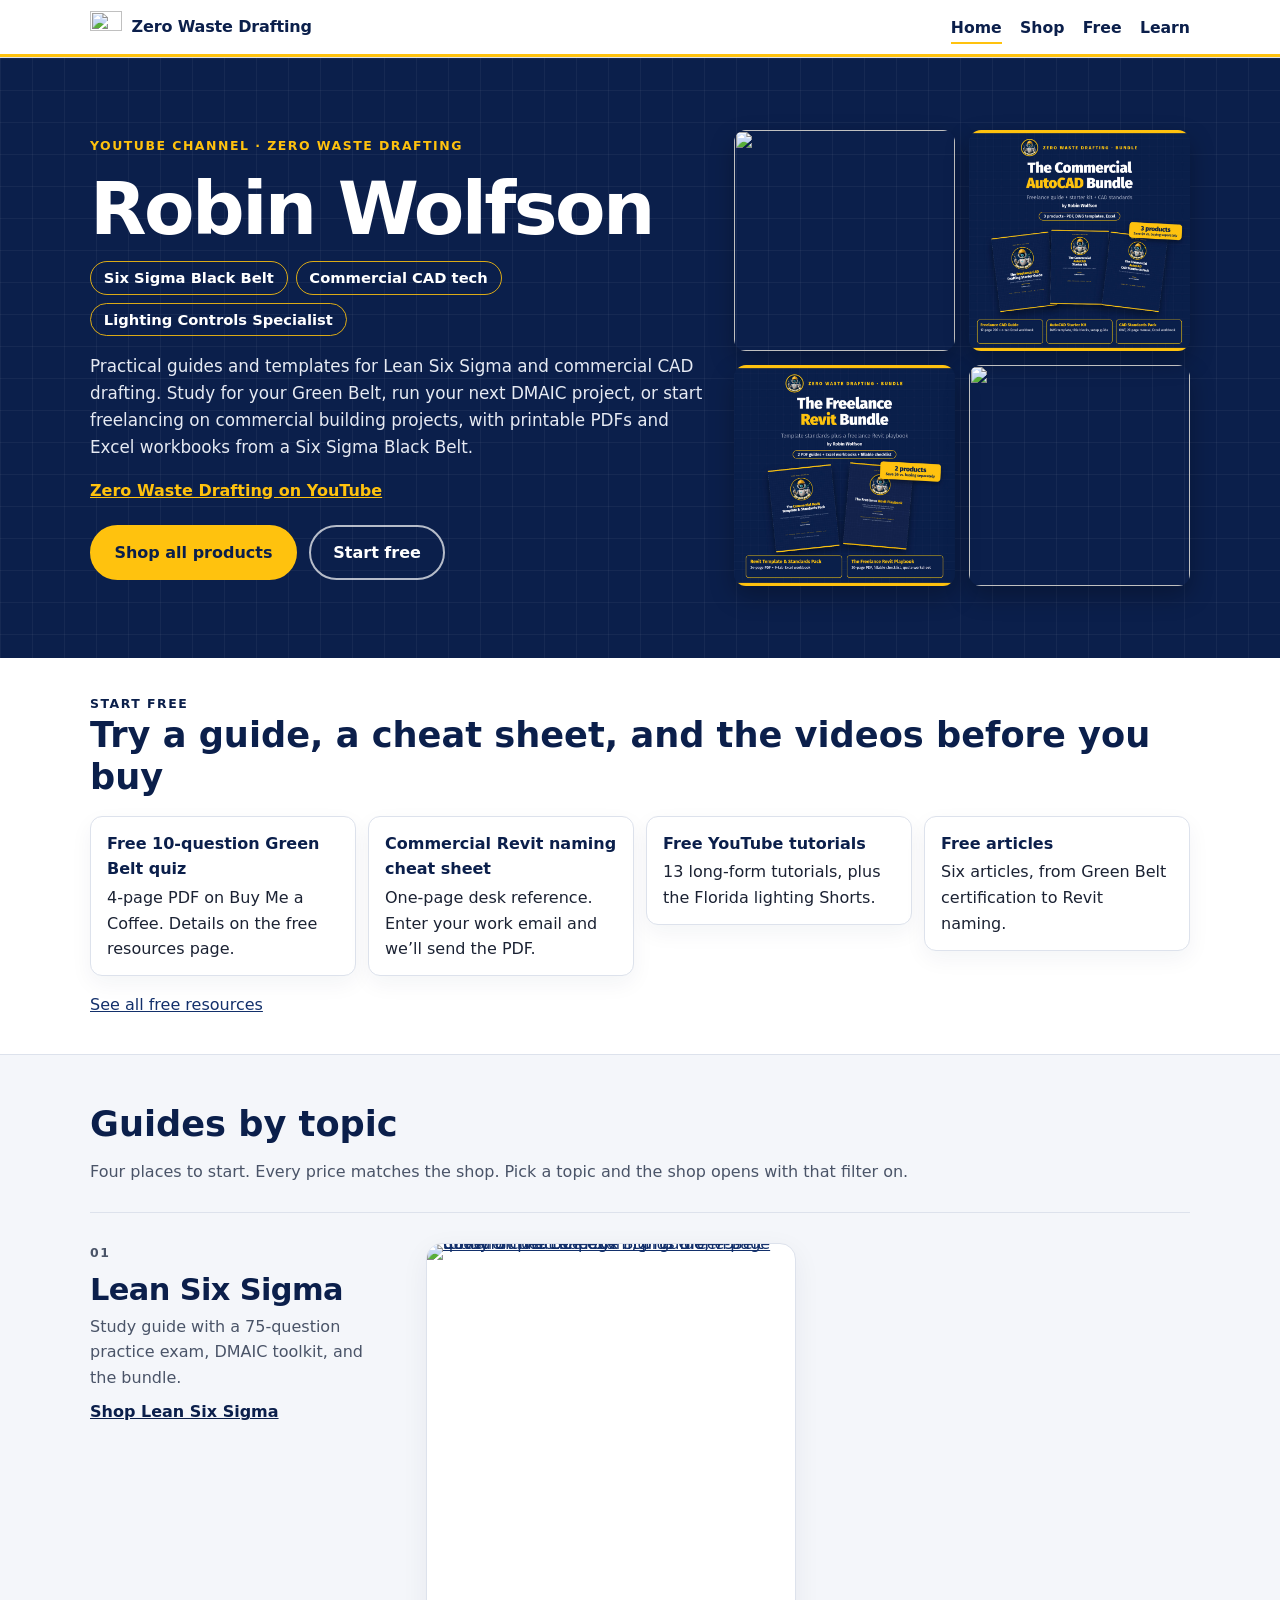
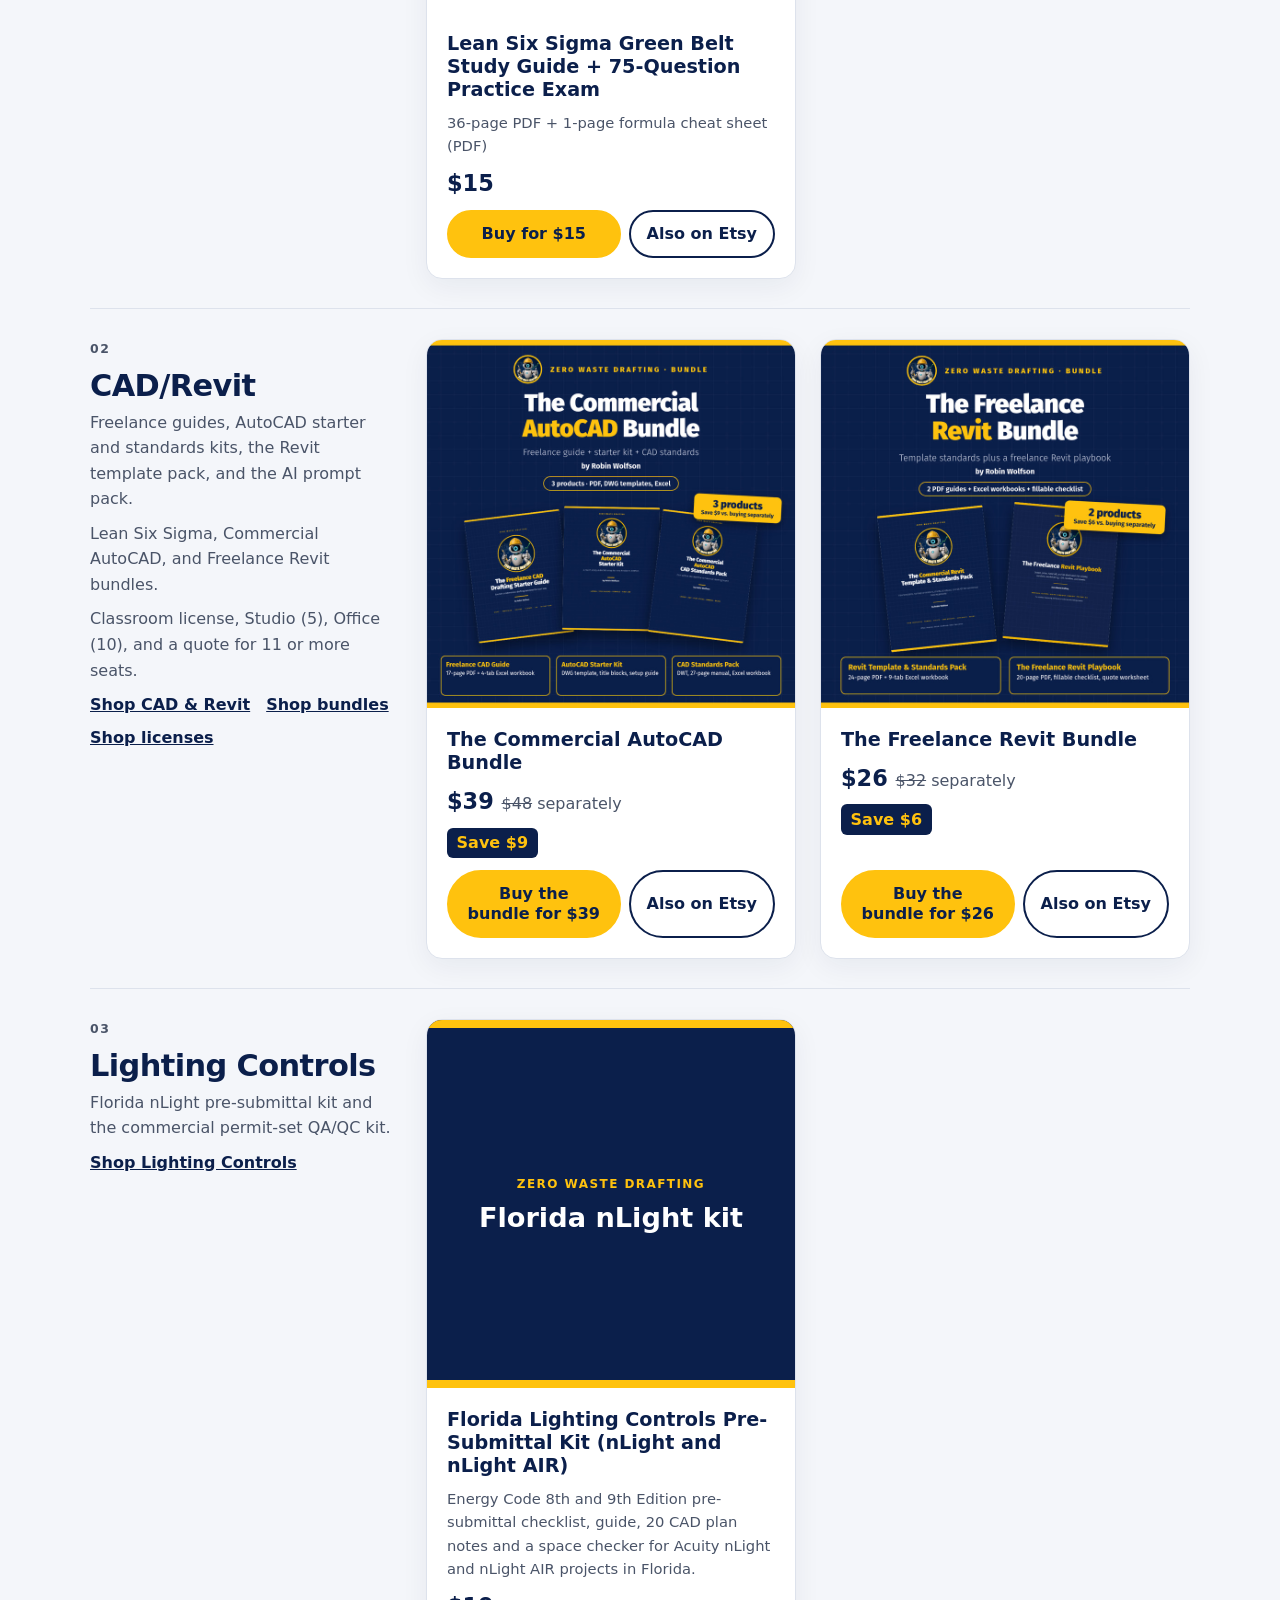
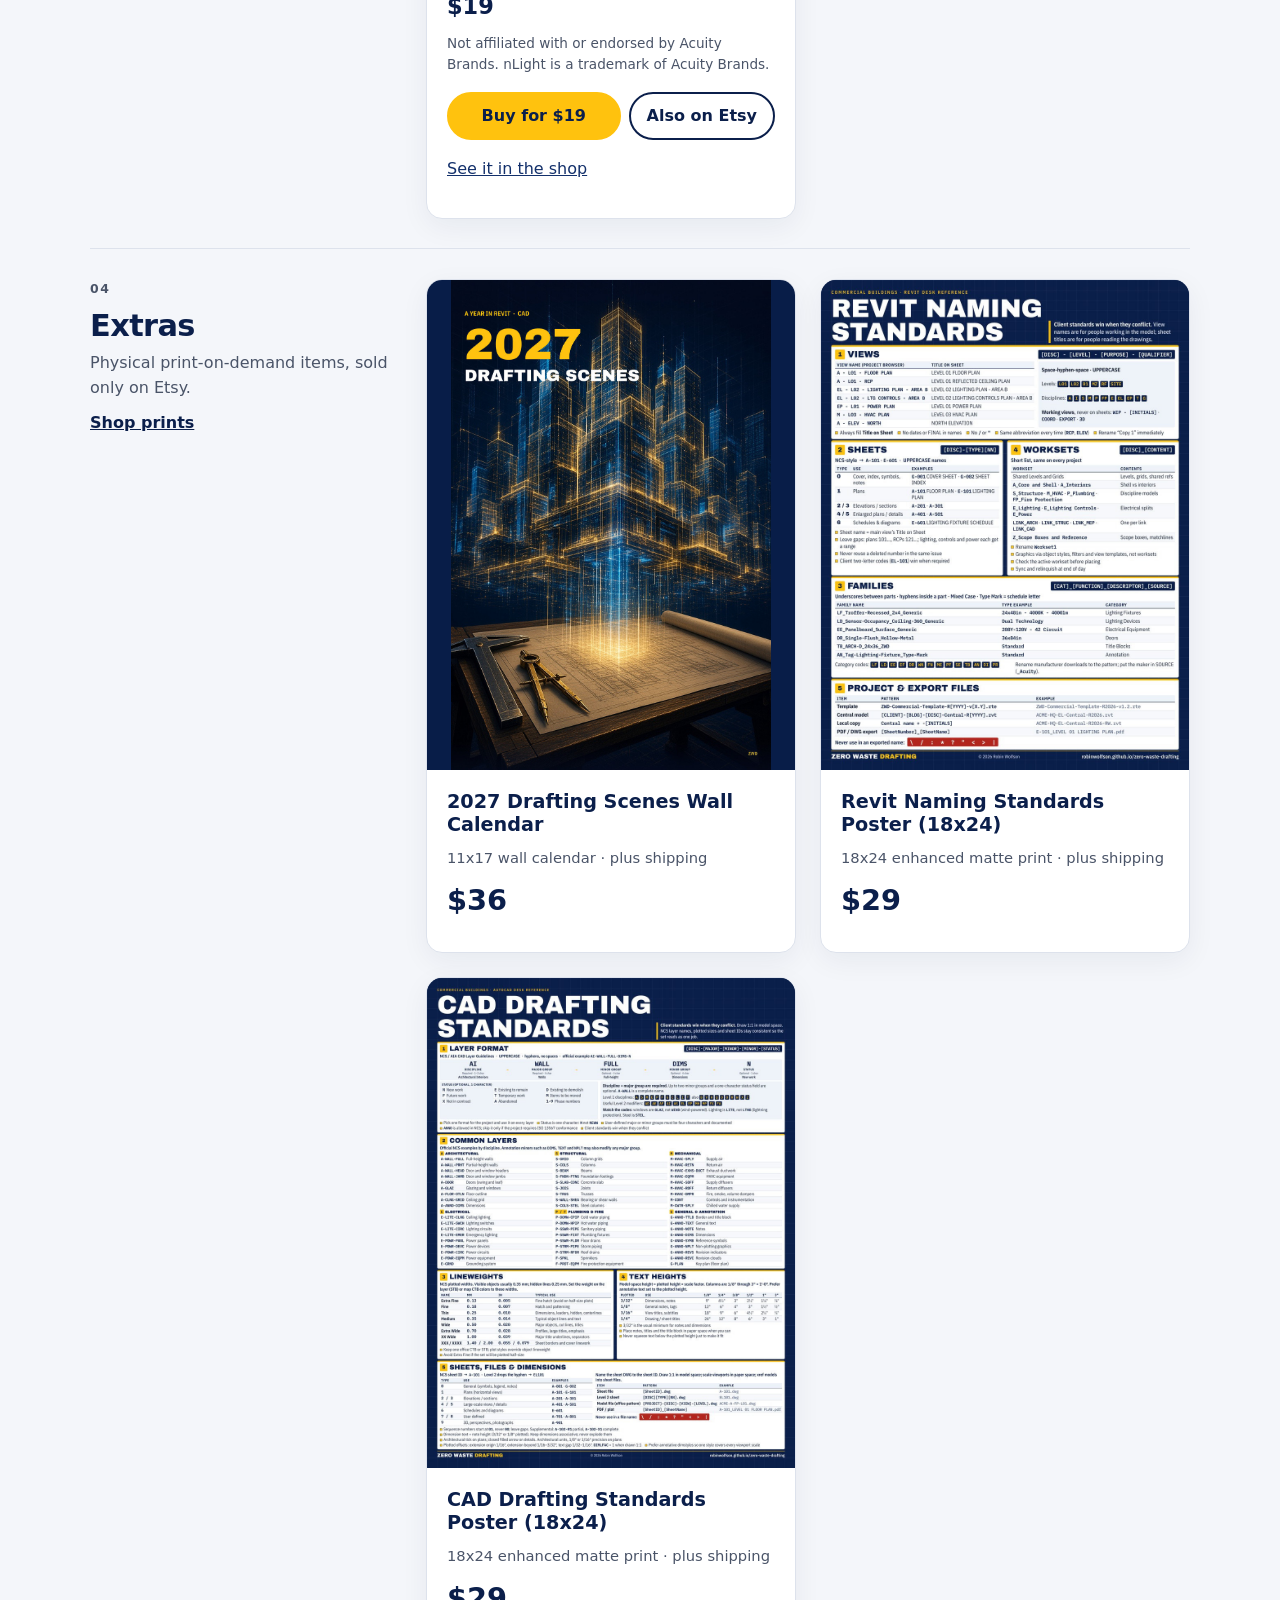
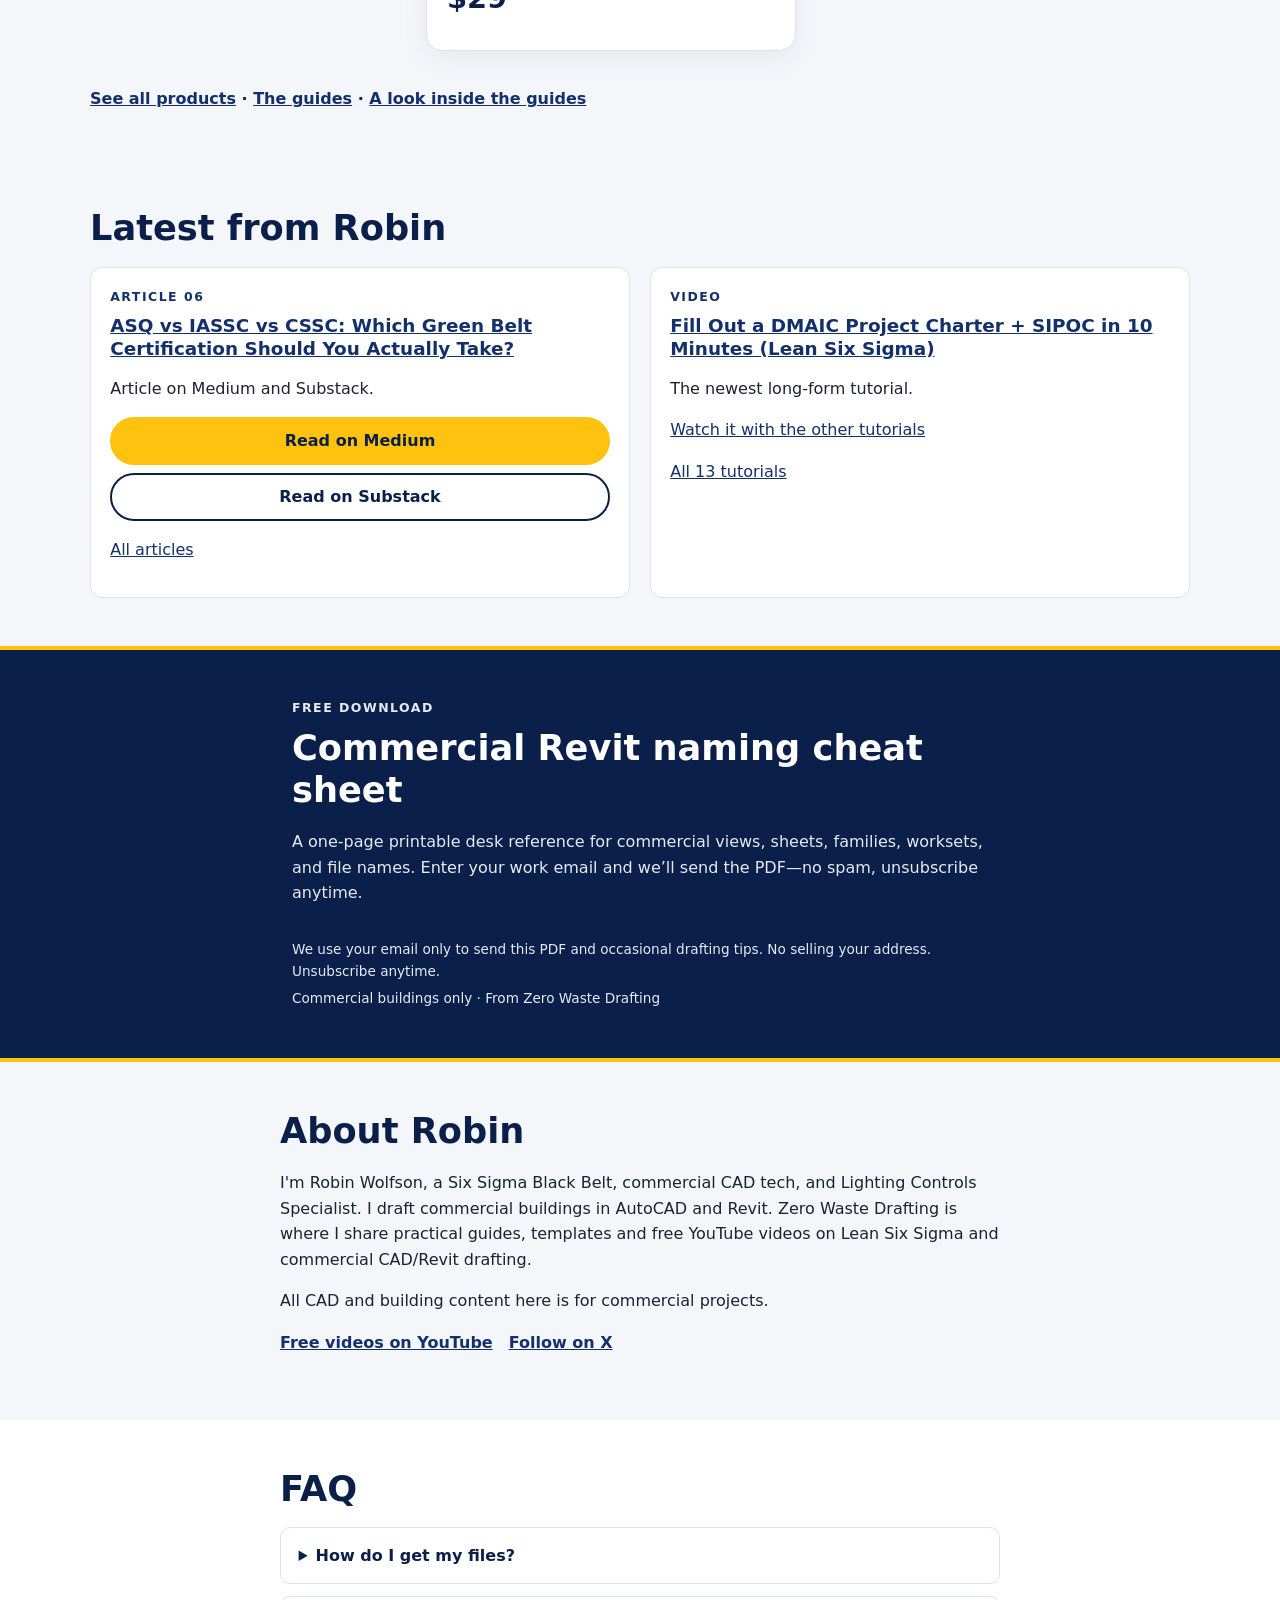
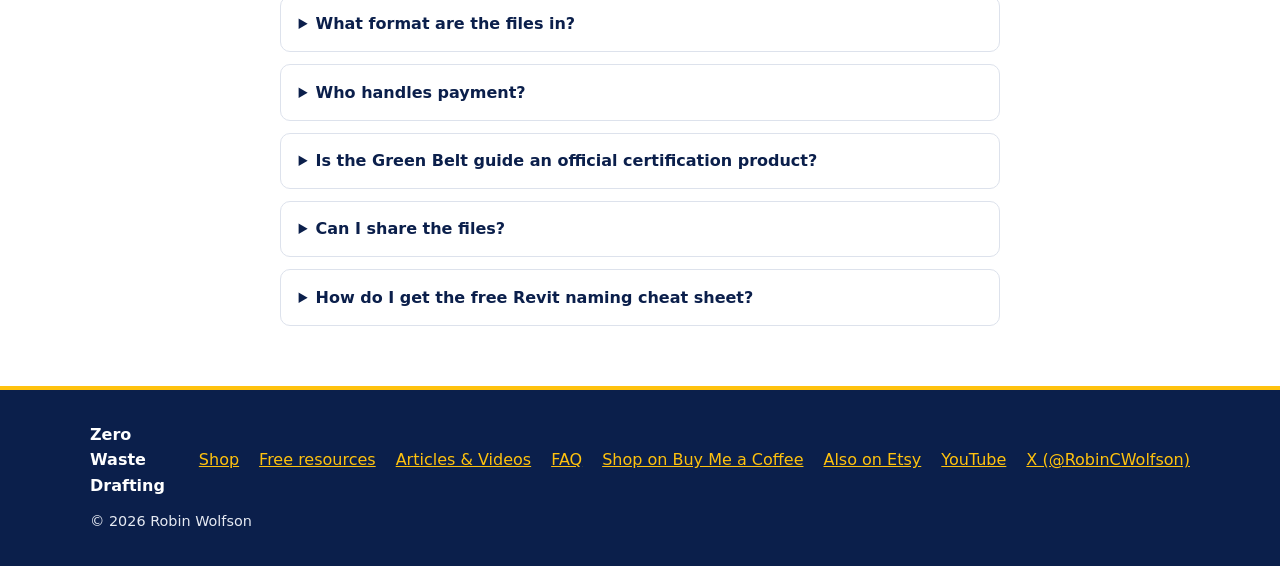
==== commit 4a2a7aee: "Give the site a cleaner layout with a Robin Wolfson hero and topic groups. The catalog stays the sam" ====
--- a/index.html
+++ b/index.html
@@ -38,7 +38,10 @@
       </a>
       <nav aria-label="Main">
         <ul class="nav-list">
-          <li><a href="index.html" aria-current="page">Home</a></li><li><a href="shop.html">Shop</a></li><li><a href="free.html">Free Resources</a></li><li><a href="learn.html">Articles & Videos</a></li>
+          <li><a href="index.html" aria-current="page">Home</a></li>
+          <li><a href="shop.html">Shop</a></li>
+          <li><a href="free.html">Free</a></li>
+          <li><a href="learn.html">Learn</a></li>
         </ul>
       </nav>
     </div>
@@ -48,9 +51,15 @@
     <section class="hero" id="top" aria-labelledby="hero-title">
       <div class="container hero-inner">
         <div class="hero-copy">
-          <p class="eyebrow">Lean Six Sigma &middot; Commercial CAD drafting</p>
-          <h1 id="hero-title">Practical guides and templates for Lean Six Sigma and commercial CAD drafting</h1>
-          <p class="lead">Study for your Green Belt, run your next DMAIC project, or start freelancing on commercial building projects, with printable PDFs and Excel workbooks from a Six Sigma Black Belt.</p>
+          <p class="eyebrow">YouTube channel · Zero Waste Drafting</p>
+          <h1 id="hero-title">Robin Wolfson</h1>
+          <ul class="hero-roles">
+            <li>Six Sigma Black Belt</li>
+            <li>Commercial CAD tech</li>
+            <li>Lighting Controls Specialist</li>
+          </ul>
+          <p class="lead">Practical guides and templates for Lean Six Sigma and commercial CAD drafting. Study for your Green Belt, run your next DMAIC project, or start freelancing on commercial building projects, with printable PDFs and Excel workbooks from a Six Sigma Black Belt.</p>
+          <p class="hero-channel"><a href="https://www.youtube.com/@ZeroWasteDrafting" target="_blank" rel="noopener">Zero Waste Drafting on YouTube</a></p>
           <div class="hero-actions">
             <a class="btn btn-primary" href="shop.html">Shop all products</a>
             <a class="btn btn-ghost" href="#start-free">Start free</a>
@@ -79,61 +88,19 @@
       </div>
     </section>
 
-    <section class="section" aria-labelledby="topics-title">
+    <section class="section catalog" id="featured-title" aria-labelledby="topics-title">
       <div class="container">
-        <h2 id="topics-title">What are you working on?</h2>
-        <p class="section-intro">Pick a topic and the shop opens with that filter on.</p>
-        <div class="topic-grid">
-          <a class="topic-tile" href="shop.html?topic=lss">
-            <p class="topic-kicker">Lean Six Sigma</p>
-            <h3>Studying for a Green Belt</h3>
+        <h2 id="topics-title">Guides by topic</h2>
+        <p class="section-intro">Four places to start. Every price matches the shop. Pick a topic and the shop opens with that filter on.</p>
+
+        <div class="topic-block">
+          <div class="topic-block-copy">
+            <p class="topic-kicker">01</p>
+            <h3>Lean Six Sigma</h3>
             <p>Study guide with a 75-question practice exam, DMAIC toolkit, and the bundle.</p>
-            <span class="topic-go">Shop Lean Six Sigma</span>
-          </a>
-          <a class="topic-tile" href="shop.html?topic=cad">
-            <p class="topic-kicker">CAD &amp; Revit</p>
-            <h3>Drafting in AutoCAD or Revit</h3>
-            <p>Freelance guides, AutoCAD starter and standards kits, the Revit template pack, and the AI prompt pack.</p>
-            <span class="topic-go">Shop CAD &amp; Revit</span>
-          </a>
-          <a class="topic-tile" href="shop.html?topic=lighting">
-            <p class="topic-kicker">Lighting Controls</p>
-            <h3>Lighting controls and permit sets</h3>
-            <p>Florida nLight pre-submittal kit and the commercial permit-set QA/QC kit.</p>
-            <span class="topic-go">Shop Lighting Controls</span>
-          </a>
-          <a class="topic-tile" href="shop.html?topic=bundles">
-            <p class="topic-kicker">Bundles</p>
-            <h3>Get the guides together</h3>
-            <p>Lean Six Sigma, Commercial AutoCAD, and Freelance Revit bundles.</p>
-            <span class="topic-go">Shop bundles</span>
-          </a>
-          <a class="topic-tile" href="shop.html?topic=licenses">
-            <p class="topic-kicker">Licenses</p>
-            <h3>Classroom and team licenses</h3>
-            <p>Classroom license, Studio (5), Office (10), and a quote for 11 or more seats.</p>
-            <span class="topic-go">Shop licenses</span>
-          </a>
-          <a class="topic-tile" href="shop.html?topic=prints">
-            <p class="topic-kicker">Prints/Extras</p>
-            <h3>Calendar and posters</h3>
-            <p>Physical print-on-demand items, sold only on Etsy.</p>
-            <span class="topic-go">Shop prints</span>
-          </a>
-        </div>
-      </div>
-    </section>
-
-    <section class="section section-alt" aria-labelledby="featured-title">
-      <div class="container">
-        <div class="section-heading">
-          <div>
-            <h2 id="featured-title">Popular right now</h2>
-            <p class="section-intro">Four places to start. Every price matches the shop.</p>
-          </div>
-          <a href="shop.html">See all products</a>
-        </div>
-        <div class="grid">
+            <p class="topic-links"><a href="shop.html?topic=lss">Shop Lean Six Sigma</a></p>
+          </div>
+          <div class="grid catalog-grid">
           <article class="card feature-card">
             <a href="shop.html#products"><img src="images/green-belt-study-guide-cover.jpg" width="800" height="800" alt="Cover of The Lean Six Sigma Green Belt Study Guide: 36-page PDF guide, 75-question practice exam, plus a one-page formula cheat sheet"></a>
             <div class="card-body">
@@ -146,6 +113,23 @@
               </div>
             </div>
           </article>
+        </div>
+        </div>
+
+        <div class="topic-block">
+          <div class="topic-block-copy">
+            <p class="topic-kicker">02</p>
+            <h3>CAD/Revit</h3>
+            <p>Freelance guides, AutoCAD starter and standards kits, the Revit template pack, and the AI prompt pack.</p>
+            <p>Lean Six Sigma, Commercial AutoCAD, and Freelance Revit bundles.</p>
+            <p>Classroom license, Studio (5), Office (10), and a quote for 11 or more seats.</p>
+            <p class="topic-links">
+              <a href="shop.html?topic=cad">Shop CAD &amp; Revit</a>
+              <a href="shop.html?topic=bundles">Shop bundles</a>
+              <a href="shop.html?topic=licenses">Shop licenses</a>
+            </p>
+          </div>
+          <div class="grid catalog-grid">
           <article class="card feature-card">
             <a href="shop.html#commercial-autocad-bundle"><img src="images/commercial-autocad-bundle-cover.jpg" width="800" height="800" alt="Cover of The Commercial AutoCAD Bundle: the Freelance CAD Drafting Starter Guide, Commercial AutoCAD Starter Kit, and CAD Standards Pack"></a>
             <div class="card-body">
@@ -170,6 +154,17 @@
               </div>
             </div>
           </article>
+        </div>
+        </div>
+
+        <div class="topic-block">
+          <div class="topic-block-copy">
+            <p class="topic-kicker">03</p>
+            <h3>Lighting Controls</h3>
+            <p>Florida nLight pre-submittal kit and the commercial permit-set QA/QC kit.</p>
+            <p class="topic-links"><a href="shop.html?topic=lighting">Shop Lighting Controls</a></p>
+          </div>
+          <div class="grid catalog-grid">
           <article class="card feature-card">
             <div class="license-banner" aria-hidden="true">
               <p class="license-kicker">Zero Waste Drafting</p>
@@ -188,7 +183,44 @@
             </div>
           </article>
         </div>
-        <p class="section-intro" style="margin-top:1.25rem"><a href="shop.html#preview">A look inside the guides</a></p>
+        </div>
+
+        <div class="topic-block">
+          <div class="topic-block-copy">
+            <p class="topic-kicker">04</p>
+            <h3>Extras</h3>
+            <p>Physical print-on-demand items, sold only on Etsy.</p>
+            <p class="topic-links"><a href="shop.html?topic=prints">Shop prints</a></p>
+          </div>
+          <div class="grid catalog-grid">
+            <article class="card">
+              <a class="print-thumb" href="shop.html#drafting-scenes-calendar"><img src="images/2027-drafting-scenes-wall-calendar.jpg" width="913" height="1400" alt="Cover of the 2027 Drafting Scenes wall calendar: a gold and blue wireframe city rising from a blueprint on a drafting table, titled A Year in Revit and CAD"></a>
+              <div class="card-body">
+                <h3><a class="card-title-link" href="shop.html#drafting-scenes-calendar">2027 Drafting Scenes Wall Calendar</a></h3>
+                <p class="format">11x17 wall calendar &middot; plus shipping</p>
+                <p class="price"><span class="sr-only">Price: </span>$36</p>
+              </div>
+            </article>
+            <article class="card">
+              <a class="print-thumb" href="shop.html#revit-naming-poster"><img src="images/revit-naming-standards-poster-18x24.jpg" width="900" height="1200" alt="18 by 24 Revit Naming Standards poster: an enhanced matte print of naming rules for views, sheets, families, worksets, and project files"></a>
+              <div class="card-body">
+                <h3><a class="card-title-link" href="shop.html#revit-naming-poster">Revit Naming Standards Poster (18x24)</a></h3>
+                <p class="format">18x24 enhanced matte print &middot; plus shipping</p>
+                <p class="price"><span class="sr-only">Price: </span>$29</p>
+              </div>
+            </article>
+            <article class="card">
+              <a class="print-thumb" href="shop.html#cad-drafting-poster"><img src="images/cad-drafting-standards-poster-18x24.jpg" width="900" height="1200" alt="18 by 24 CAD Drafting Standards poster: an enhanced matte AutoCAD reference print covering NCS/AIA layer naming, lineweights, text heights, and sheet naming"></a>
+              <div class="card-body">
+                <h3><a class="card-title-link" href="shop.html#cad-drafting-poster">CAD Drafting Standards Poster (18x24)</a></h3>
+                <p class="format">18x24 enhanced matte print &middot; plus shipping</p>
+                <p class="price"><span class="sr-only">Price: </span>$29</p>
+              </div>
+            </article>
+          </div>
+        </div>
+
+        <p class="catalog-more"><a href="shop.html">See all products</a> · <a href="shop.html#products">The guides</a> · <a href="shop.html#preview">A look inside the guides</a></p>
       </div>
     </section>
 
@@ -298,7 +330,7 @@
     <a href="index.html" aria-current="page"><svg viewBox="0 0 24 24" aria-hidden="true"><path fill="currentColor" d="M12 4.2 3.5 11h2.2V20h4.6v-5.2h3.4V20h4.6v-9h2.2L12 4.2z"/></svg><span>Home</span></a>
     <a href="shop.html"><svg viewBox="0 0 24 24" aria-hidden="true"><path fill="currentColor" d="M7 7V6a5 5 0 0 1 10 0v1h3.2v13.5H3.8V7H7zm2 0h6V6a3 3 0 0 0-6 0v1z"/></svg><span>Shop</span></a>
     <a href="free.html"><svg viewBox="0 0 24 24" aria-hidden="true"><path fill="currentColor" d="M4 8.5 12 4l8 4.5v2L12 15 4 10.5v-2zm0 4.2 8 4.5 8-4.5V18L12 22.5 4 18v-5.3z"/></svg><span>Free</span></a>
-    <a href="learn.html"><svg viewBox="0 0 24 24" aria-hidden="true"><path fill="currentColor" d="M6 3.5h9.2L19.5 8v12.5H6V3.5zm8.2 1.5V8h3.1l-3.1-3zm-6 6.2h8.6v1.6H8.2v-1.6zm0 3.2h8.6V16H8.2v-1.6z"/></svg><span>Articles</span></a>
+    <a href="learn.html"><svg viewBox="0 0 24 24" aria-hidden="true"><path fill="currentColor" d="M6 3.5h9.2L19.5 8v12.5H6V3.5zm8.2 1.5V8h3.1l-3.1-3zm-6 6.2h8.6v1.6H8.2v-1.6zm0 3.2h8.6V16H8.2v-1.6z"/></svg><span>Learn</span></a>
   </nav>
   <script src="anchors.js" defer></script>
   <script src="analytics.js" defer data-goatcounter="https://zerowastedrafting.goatcounter.com/count"></script>
--- a/styles.css
+++ b/styles.css
@@ -15,7 +15,7 @@
 [hidden] { display: none !important; }
 html { scroll-behavior: smooth; }
 @media (prefers-reduced-motion: reduce) { html { scroll-behavior: auto; } }
-body { margin: 0; font-family: var(--font); font-size: 1rem; line-height: 1.6; color: var(--ink); background: var(--bg); }
+body { margin: 0; font-family: var(--font); font-size: 1rem; line-height: 1.6; color: var(--ink); background: #f4f6fa; }
 img { max-width: 100%; height: auto; display: block; }
 a { color: var(--navy-2); overflow-wrap: anywhere; }
 a:focus-visible, summary:focus-visible { outline: 3px solid var(--accent-dark); outline-offset: 3px; }
@@ -28,14 +28,15 @@
 .skip-link { position: absolute; left: -999px; top: 0; background: var(--accent); color: var(--navy); padding: .5rem 1rem; z-index: 100; font-weight: 700; }
 .skip-link:focus { left: 1rem; top: 1rem; }
 
-/* Header */
-.site-header { background: #fff; border-bottom: 4px solid var(--accent); position: sticky; top: 0; z-index: 50; }
-.header-inner { display: flex; flex-wrap: wrap; align-items: center; justify-content: space-between; gap: .5rem 1rem; padding-top: .6rem; padding-bottom: .6rem; }
-.brand { display: flex; align-items: center; gap: .5rem; color: var(--navy); text-decoration: none; font-weight: 800; letter-spacing: .02em; }
-.nav-list { list-style: none; margin: 0; padding: 0; display: flex; flex-wrap: wrap; gap: .25rem .35rem; }
-.nav-list a { color: var(--navy); text-decoration: none; font-size: .95rem; font-weight: 700; padding: .4rem .85rem; border-radius: 999px; }
-.nav-list a:hover { background: var(--bg-alt); color: var(--navy); }
-.nav-list a[aria-current="page"] { background: var(--navy); color: #fff; }
+/* Header: four short text links, current page marked with a gold underline. */
+.site-header { background: rgba(255,255,255,.94); border-bottom: 1px solid var(--line); position: sticky; top: 0; z-index: 50; backdrop-filter: blur(12px); }
+.site-header::after { content: ""; display: block; height: 3px; background: var(--accent); }
+.header-inner { display: flex; flex-wrap: wrap; align-items: center; justify-content: space-between; gap: .5rem 1.5rem; padding-top: .7rem; padding-bottom: .7rem; }
+.brand { display: flex; align-items: center; gap: .6rem; color: var(--navy); text-decoration: none; font-weight: 800; letter-spacing: -.01em; }
+.nav-list { list-style: none; margin: 0; padding: 0; display: flex; flex-wrap: wrap; gap: .15rem 1.15rem; }
+.nav-list a { color: var(--navy); text-decoration: none; font-size: .98rem; font-weight: 700; padding: .35rem 0; border-bottom: 2px solid transparent; border-radius: 0; }
+.nav-list a:hover { background: transparent; color: var(--navy-2); border-bottom-color: var(--accent); }
+.nav-list a[aria-current="page"] { background: transparent; color: var(--navy); border-bottom-color: var(--accent); }
 
 /* Buttons */
 .btn { display: inline-block; text-align: center; font-weight: 700; text-decoration: none; border-radius: 999px; padding: .8rem 1.4rem; border: 2px solid transparent; transition: background .15s, color .15s; }
@@ -55,13 +56,25 @@
 }
 
 /* Hero */
-.hero { background: var(--navy) linear-gradient(160deg, var(--navy) 0%, var(--navy-2) 100%); color: #fff; padding: 2.5rem 0 3rem; }
-.hero h1 { color: #fff; font-size: clamp(1.9rem, 6vw, 3rem); }
-.hero .lead { font-size: 1.1rem; color: #e6eaf3; max-width: 38em; }
-.eyebrow { text-transform: uppercase; letter-spacing: .1em; font-size: .8rem; font-weight: 700; color: var(--accent); margin: 0 0 .5rem; }
-.hero-inner { display: grid; gap: 2rem; align-items: center; }
+.hero {
+  background-color: var(--navy);
+  background-image:
+    linear-gradient(rgba(255,255,255,.045) 1px, transparent 1px),
+    linear-gradient(90deg, rgba(255,255,255,.045) 1px, transparent 1px);
+  background-size: 32px 32px;
+  color: #fff;
+  padding: 2.75rem 0 2.5rem;
+}
+.hero h1 { color: #fff; font-size: clamp(2.7rem, 8vw, 4.6rem); letter-spacing: -.035em; font-weight: 800; margin-bottom: .45rem; }
+.hero .lead { font-size: 1.05rem; color: #e6eaf3; max-width: 40em; }
+.eyebrow { text-transform: uppercase; letter-spacing: .12em; font-size: .78rem; font-weight: 700; color: var(--accent); margin: 0 0 .55rem; }
+.hero-inner { display: grid; gap: 1.75rem; align-items: center; }
 .hero-copy { max-width: 40rem; }
-.hero-actions { display: flex; flex-wrap: wrap; gap: .75rem; margin-top: 1.5rem; }
+.hero-roles { list-style: none; display: flex; flex-wrap: wrap; gap: .5rem; margin: 0 0 1rem; padding: 0; }
+.hero-roles li { margin: 0; padding: .4rem .8rem; border: 1px solid rgba(255,194,14,.85); border-radius: 999px; color: #fff; font-size: .92rem; font-weight: 700; line-height: 1.3; }
+.hero-channel { margin: .85rem 0 0; }
+.hero-channel a { color: var(--accent); font-weight: 800; }
+.hero-actions { display: flex; flex-wrap: wrap; gap: .75rem; margin-top: 1.35rem; }
 
 /* Sections */
 .section { padding: 3rem 0; }
@@ -73,24 +86,28 @@
 .section-nav ul {
   list-style: none;
   margin: 0;
-  padding: 0;
-  display: grid;
-  grid-template-columns: 1fr 1fr;
+  padding: 0 0 .2rem;
+  display: flex;
   gap: .5rem;
+  overflow-x: auto;
+  scroll-snap-type: x proximity;
 }
 .section-nav a {
   display: block;
+  flex: 0 0 auto;
+  scroll-snap-align: start;
   text-align: center;
   text-decoration: none;
-  text-wrap: balance;
+  white-space: nowrap;
+  text-wrap: nowrap;
   font-weight: 700;
-  font-size: .95rem;
+  font-size: .92rem;
   line-height: 1.3;
   color: var(--navy);
-  background: var(--bg-alt);
+  background: #fff;
   border: 1px solid var(--line);
   border-radius: 999px;
-  padding: .65rem .9rem;
+  padding: .55rem .9rem;
 }
 .section-nav a:hover {
   background: var(--navy);
@@ -118,7 +135,7 @@
 
 /* Cards */
 .grid, .bundle-grid, .preview-grid { display: grid; gap: 1.5rem; grid-template-columns: 1fr; }
-.card { position: relative; display: flex; flex-direction: column; background: #fff; border: 1px solid var(--line); border-radius: var(--radius); overflow: hidden; box-shadow: 0 2px 10px rgba(11,31,75,.06); }
+.card { position: relative; display: flex; flex-direction: column; background: #fff; border: 1px solid var(--line); border-radius: 16px; overflow: hidden; box-shadow: 0 8px 28px rgba(11,31,75,.06); }
 .card-image {
   display: block;
   width: 100%;
@@ -551,17 +568,17 @@
 }
 
 /* Option C: multi-page nav, shop tools, home bands */
-.page-head { background: var(--bg-alt); padding: 2rem 0 1.5rem; border-bottom: 1px solid var(--line); }
-.page-head h1 { margin-bottom: .35rem; }
+.page-head { background: transparent; padding: 2.4rem 0 .25rem; border-bottom: 0; }
+.page-head h1 { margin-bottom: .4rem; font-size: clamp(2rem, 4vw, 3rem); letter-spacing: -.03em; }
 .page-head p { margin: 0; color: var(--muted); max-width: 42rem; }
 .crumbs { color: var(--muted); font-size: .9rem; margin: 0 0 .45rem; }
 .crumbs a { color: var(--navy); font-weight: 700; }
 
 .hero-inner { align-items: center; }
-.hero-collage { display: none; }
-.hero-collage img { width: 100%; height: 100%; object-fit: cover; border-radius: 10px; border: 3px solid var(--accent); aspect-ratio: 1 / 1; }
-
-.start-free { background: var(--accent); color: var(--navy); padding: 1.35rem 0 1.5rem; }
+.hero-collage { display: grid; grid-template-columns: repeat(4, 1fr); gap: .5rem; }
+.hero-collage img { width: 100%; height: 100%; object-fit: cover; border-radius: 12px; border: 0; box-shadow: 0 10px 24px rgba(0,0,0,.28); aspect-ratio: 1 / 1; }
+
+.start-free { background: #fff; color: var(--ink); padding: 2.25rem 0; border-bottom: 1px solid var(--line); }
 .start-free h2, .start-free .eyebrow { color: var(--navy); }
 .start-free p { margin: 0; max-width: 40rem; }
 .start-free-grid { list-style: none; margin: 1rem 0 0; padding: 0; display: grid; gap: .75rem; }
@@ -629,16 +646,17 @@
 
 .tabbar {
   display: none; position: fixed; left: 0; right: 0; bottom: 0; z-index: 60;
-  background: #fff; border-top: 1px solid var(--line);
+  background: rgba(255,255,255,.96); border-top: 1px solid var(--line);
   justify-content: space-around; gap: .25rem;
-  padding: .35rem .5rem calc(.45rem + env(safe-area-inset-bottom));
+  padding: .3rem .4rem calc(.4rem + env(safe-area-inset-bottom));
+  backdrop-filter: blur(12px);
 }
 .tabbar a {
-  flex: 1 1 0; display: flex; flex-direction: column; align-items: center; justify-content: center; gap: .15rem;
-  min-height: 48px; min-width: 64px; text-decoration: none; color: var(--muted); font-size: .75rem; font-weight: 800;
-  border-radius: 10px;
-}
-.tabbar a[aria-current="page"] { color: var(--navy); background: var(--bg-alt); }
+  flex: 1 1 0; display: flex; flex-direction: column; align-items: center; justify-content: center; gap: .1rem;
+  min-height: 48px; min-width: 64px; text-decoration: none; color: var(--muted); font-size: .72rem; font-weight: 800;
+  letter-spacing: .04em; text-transform: uppercase; border-radius: 10px;
+}
+.tabbar a[aria-current="page"] { color: var(--navy); background: transparent; box-shadow: inset 0 -3px 0 var(--accent); }
 .tabbar svg { width: 22px; height: 22px; display: block; }
 .tabbar a:focus-visible { outline: 3px solid var(--accent-dark); outline-offset: 2px; }
 
@@ -654,8 +672,45 @@
   .latest-grid { grid-template-columns: 1fr 1fr; }
 }
 @media (min-width: 960px) {
+  .hero { padding: 4.5rem 0; }
   .hero-inner { grid-template-columns: 1.15fr .85fr; }
-  .hero-collage { display: grid; grid-template-columns: 1fr 1fr; gap: .75rem; }
+  .hero-collage { grid-template-columns: 1fr 1fr; gap: .85rem; }
   .start-free-grid { grid-template-columns: repeat(4, 1fr); }
   .topic-grid { grid-template-columns: repeat(3, 1fr); }
 }
+
+/* Topic groups: four commercial catalogs, cards in a responsive grid. */
+.section-alt { background: #fff; }
+.start-free-grid a { border: 1px solid var(--line); box-shadow: 0 8px 22px rgba(11, 31, 75, .05); }
+.topic-block {
+  display: grid;
+  gap: 1.1rem 2rem;
+  padding: 1.85rem 0;
+  border-top: 1px solid var(--line);
+}
+.topic-block-copy h3 { font-size: clamp(1.5rem, 2.4vw, 1.9rem); letter-spacing: -.02em; margin-bottom: .35rem; }
+.topic-block-copy p { margin: 0 0 .55rem; color: var(--muted); }
+.topic-kicker { margin: 0 0 .15rem; color: var(--navy-2); font-size: .78rem; font-weight: 800; letter-spacing: .12em; }
+.topic-links { display: flex; flex-wrap: wrap; gap: .45rem 1rem; margin-top: .35rem; font-weight: 800; }
+.topic-links a { color: var(--navy); }
+.catalog-more { margin: .35rem 0 0; font-weight: 800; }
+.catalog-grid > .card,
+.catalog-grid > .card-with-note { grid-column: auto; }
+.print-thumb { display: block; background: #081d48; line-height: 0; }
+.print-thumb img { width: 100%; aspect-ratio: 3 / 4; object-fit: contain; }
+h2.topic-heading,
+.family-intro {
+  background: var(--navy);
+  color: #fff;
+  border-radius: 16px;
+  border-top: 4px solid var(--accent);
+}
+h2.topic-heading { padding: 1.15rem 1.3rem; border-left: 0; }
+.product-group > h2.topic-heading { margin-bottom: 1.25rem; padding: 1.15rem 1.3rem; border-left: 0; }
+.family-intro { margin: 2.5rem 0 1.15rem; padding: 1.2rem 1.35rem 1.3rem; }
+.family-intro h2 { color: #fff; margin: 0; padding: 0; border: 0; }
+.family-intro p:not(.eyebrow) { color: #e6eaf3; margin: .45rem 0 0; max-width: 48rem; }
+@media (min-width: 900px) {
+  .topic-block { grid-template-columns: minmax(15rem, 19rem) minmax(0, 1fr); align-items: start; }
+  .catalog-grid { grid-template-columns: repeat(auto-fill, minmax(240px, 1fr)); }
+}
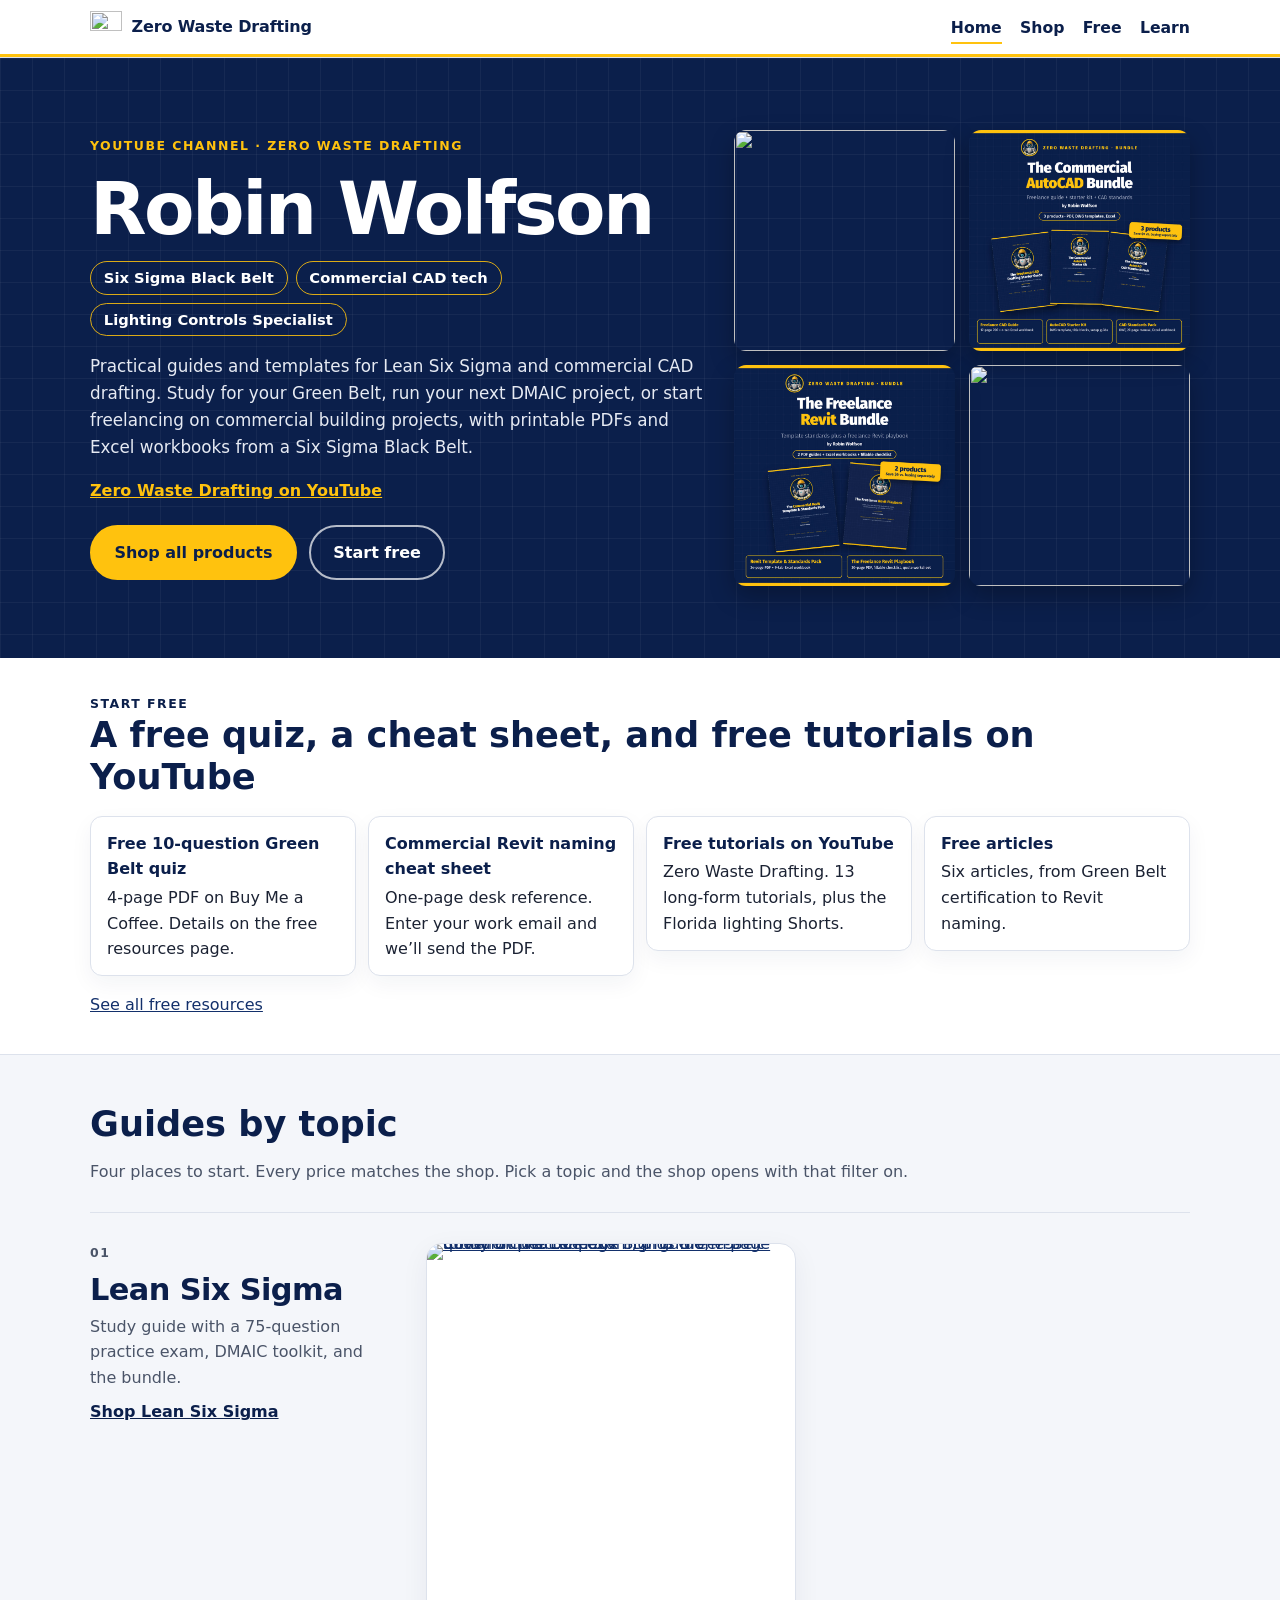
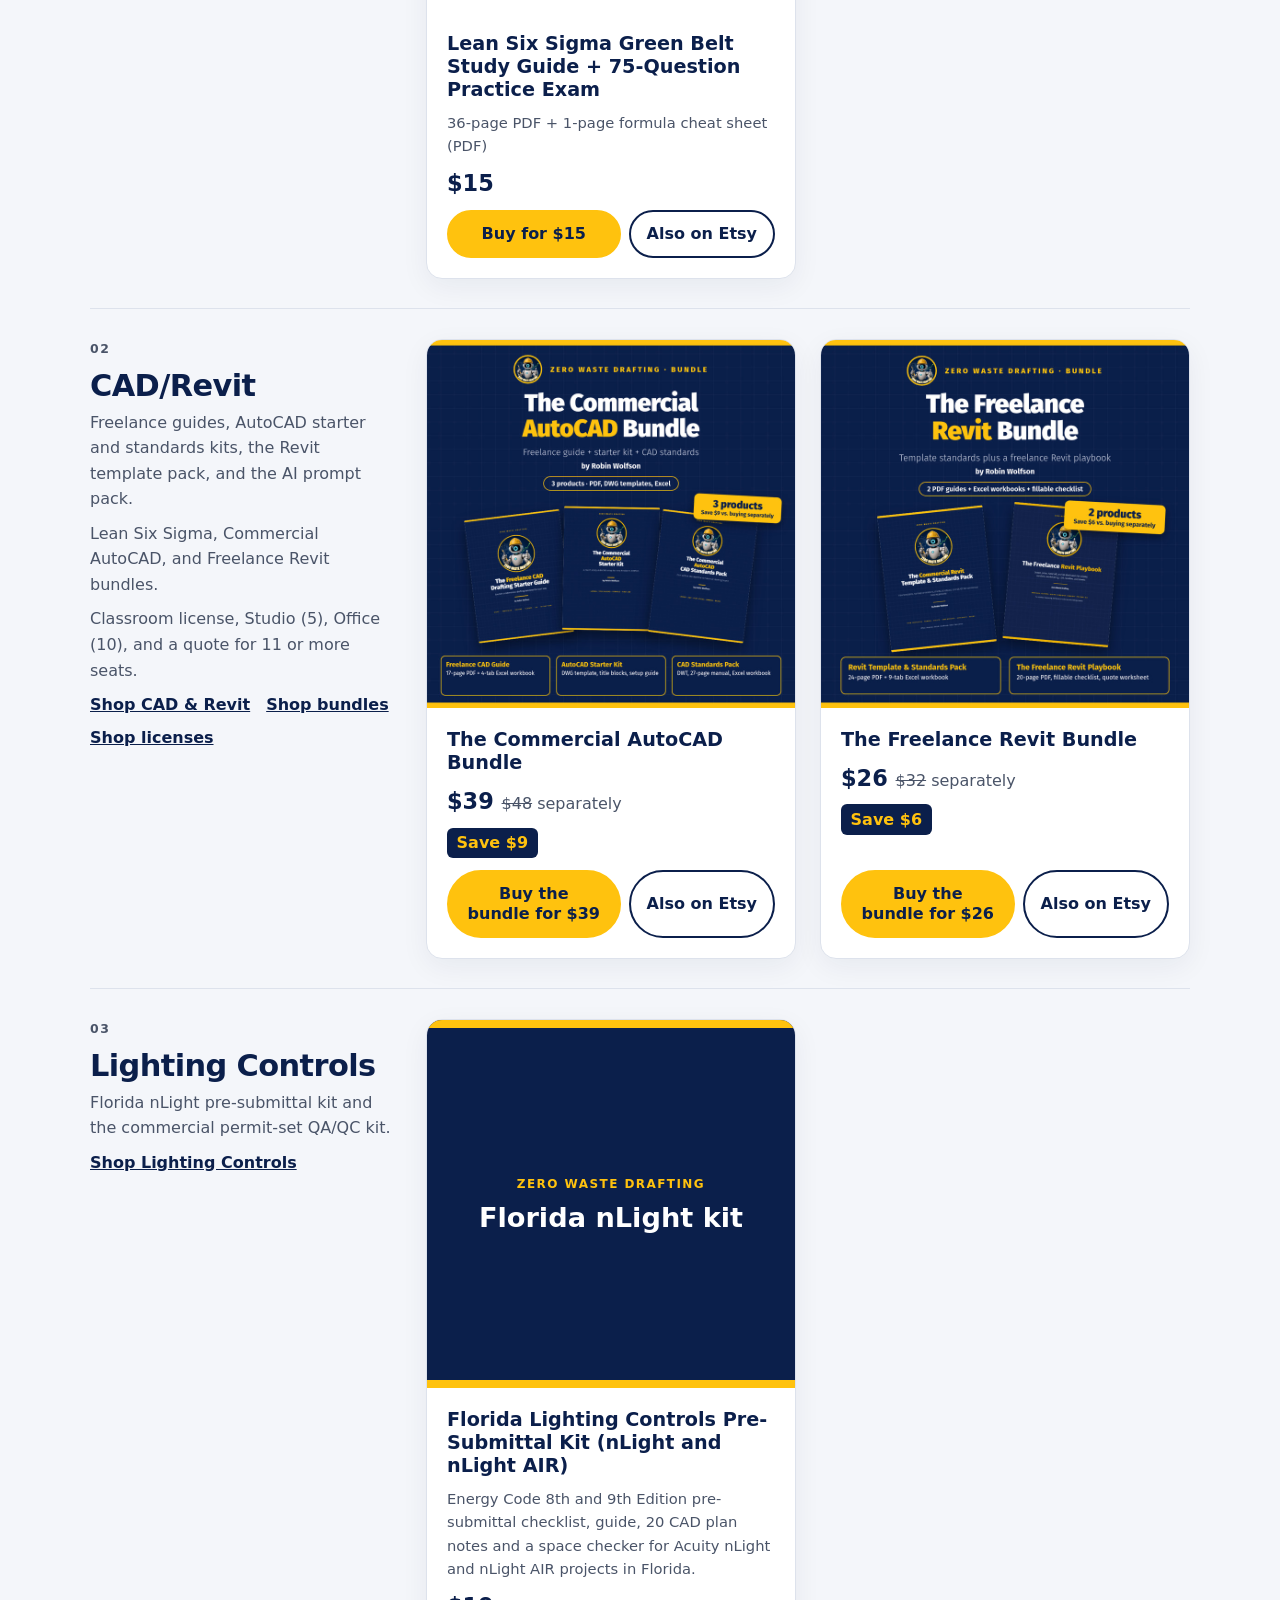
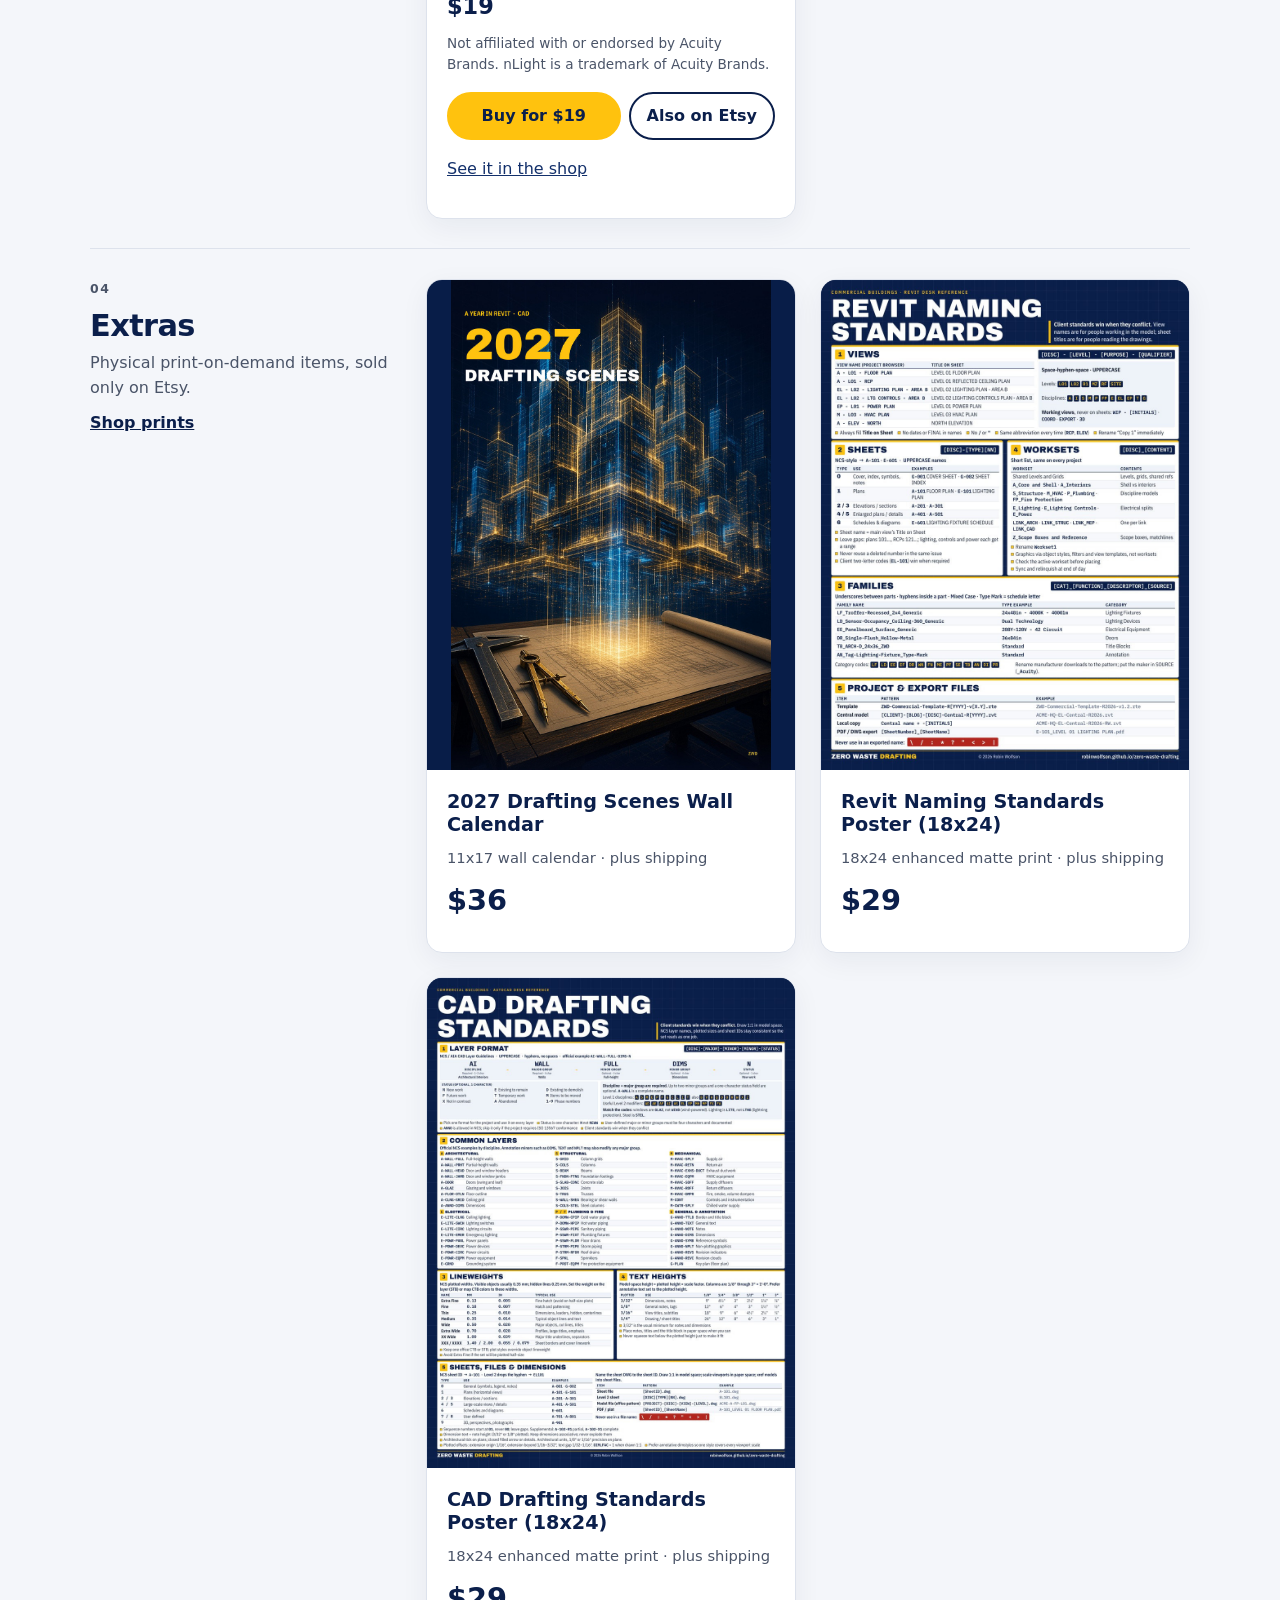
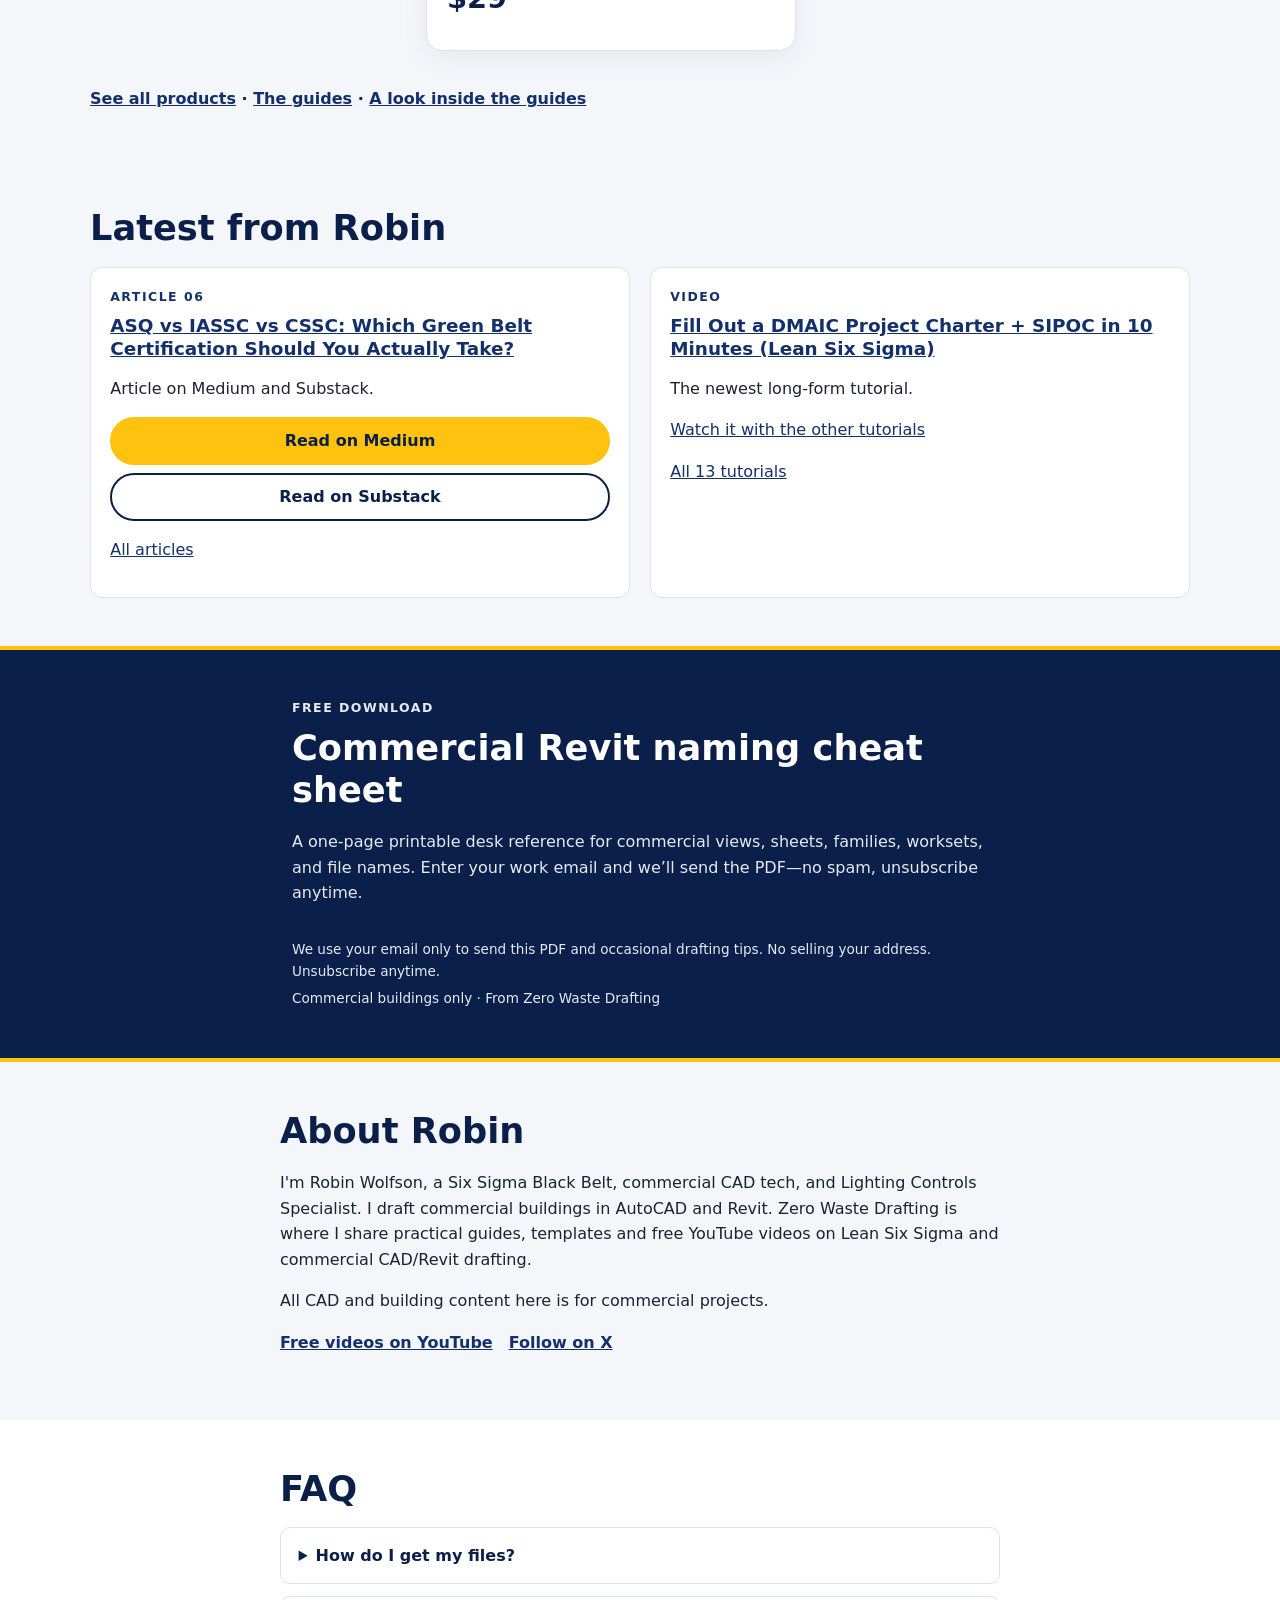
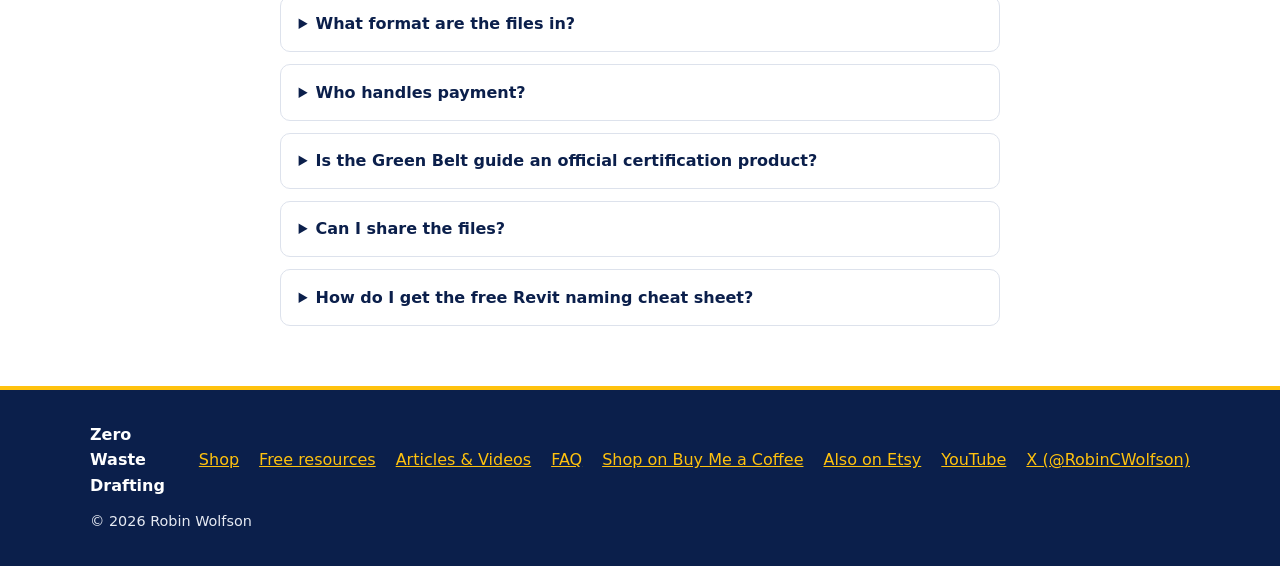
==== commit a890282c: "Replace the salesy video heading with plain YouTube wording. The start-free line now points to free " ====
--- a/index.html
+++ b/index.html
@@ -77,11 +77,11 @@
     <section class="start-free" id="start-free" aria-labelledby="start-free-title">
       <div class="container">
         <p class="eyebrow">Start free</p>
-        <h2 id="start-free-title">Try a guide, a cheat sheet, and the videos before you buy</h2>
+        <h2 id="start-free-title">A free quiz, a cheat sheet, and free tutorials on YouTube</h2>
         <ul class="start-free-grid">
           <li><a href="https://buymeacoffee.com/robinwolfson/e/593113" target="_blank" rel="noopener">Free 10-question Green Belt quiz<span>4-page PDF on Buy Me a Coffee. Details on the free resources page.</span></a></li>
           <li><a href="#free-revit-sheet">Commercial Revit naming cheat sheet<span>One-page desk reference. Enter your work email and we’ll send the PDF.</span></a></li>
-          <li><a href="learn.html#videos">Free YouTube tutorials<span>13 long-form tutorials, plus the Florida lighting Shorts.</span></a></li>
+          <li><a href="learn.html#videos">Free tutorials on YouTube<span>Zero Waste Drafting. 13 long-form tutorials, plus the Florida lighting Shorts.</span></a></li>
           <li><a href="learn.html#articles">Free articles<span>Six articles, from Green Belt certification to Revit naming.</span></a></li>
         </ul>
         <p style="margin-top:1rem"><a href="free.html">See all free resources</a></p>
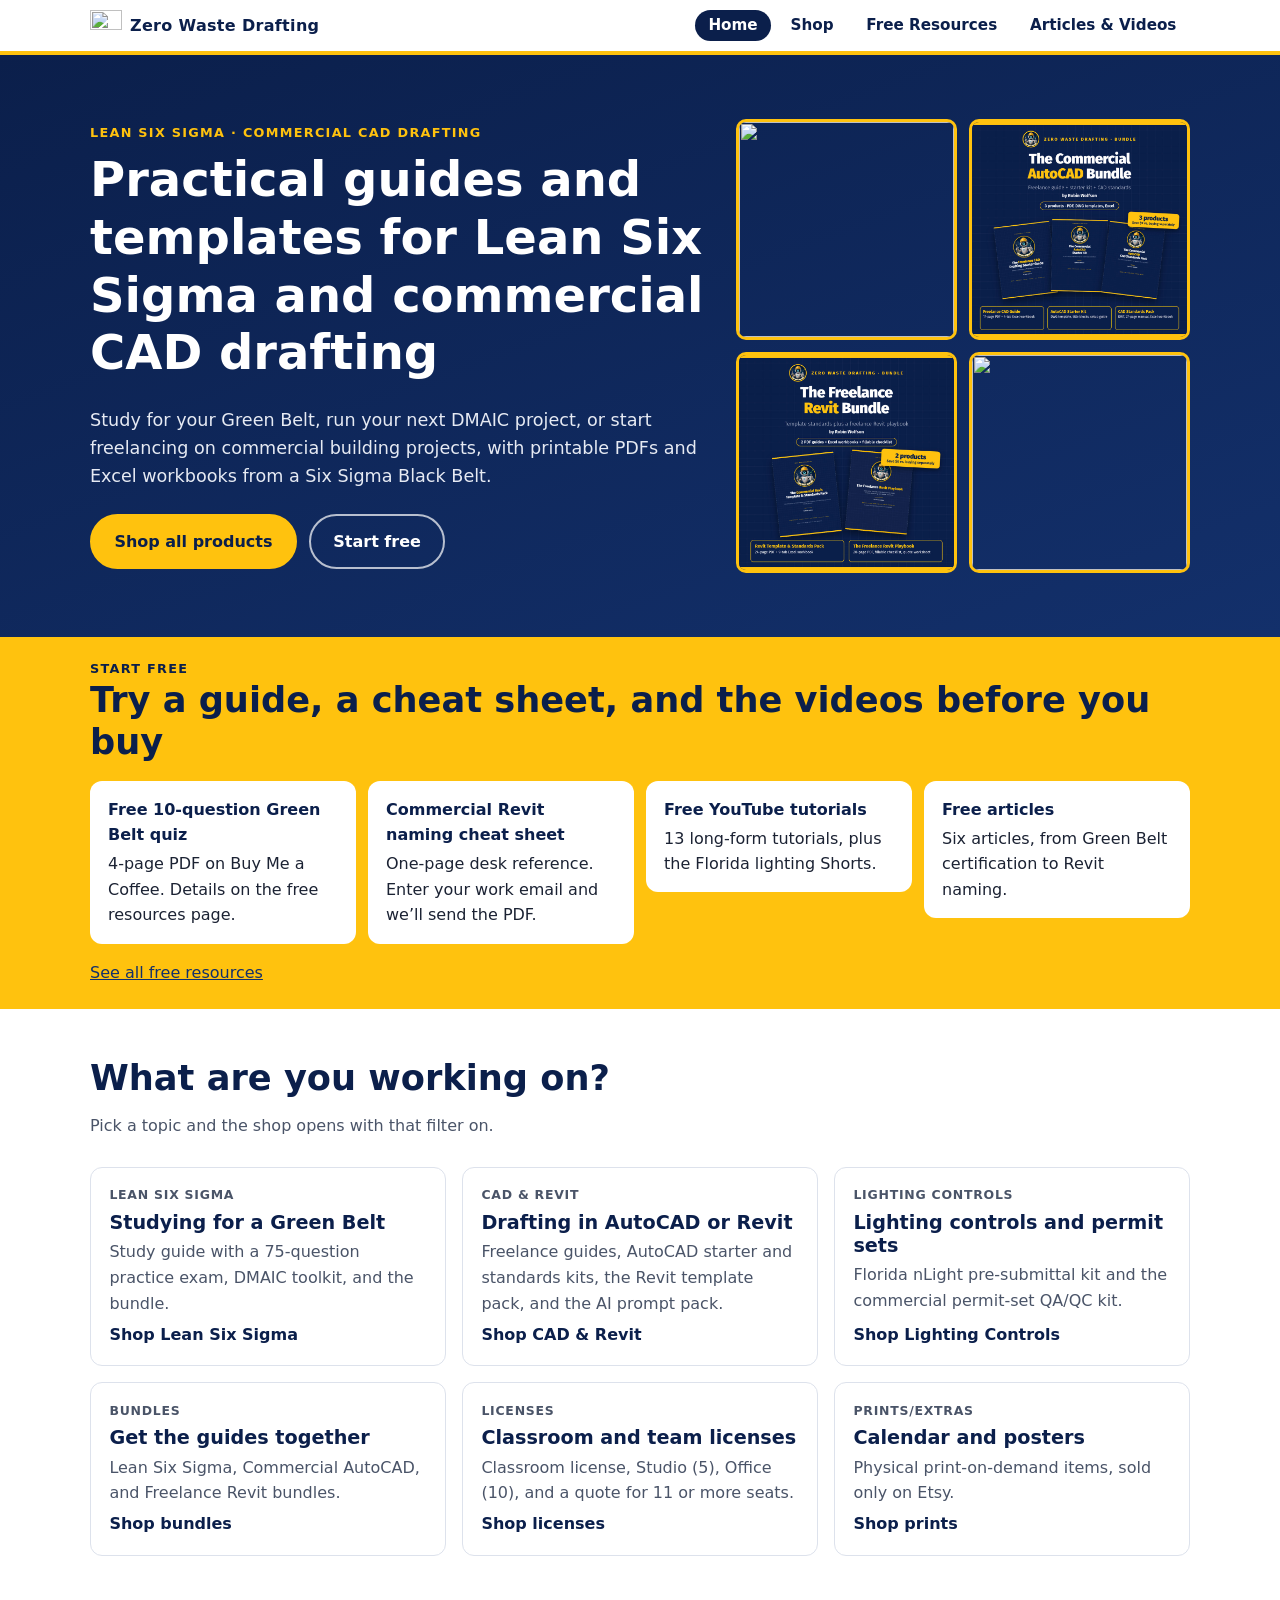
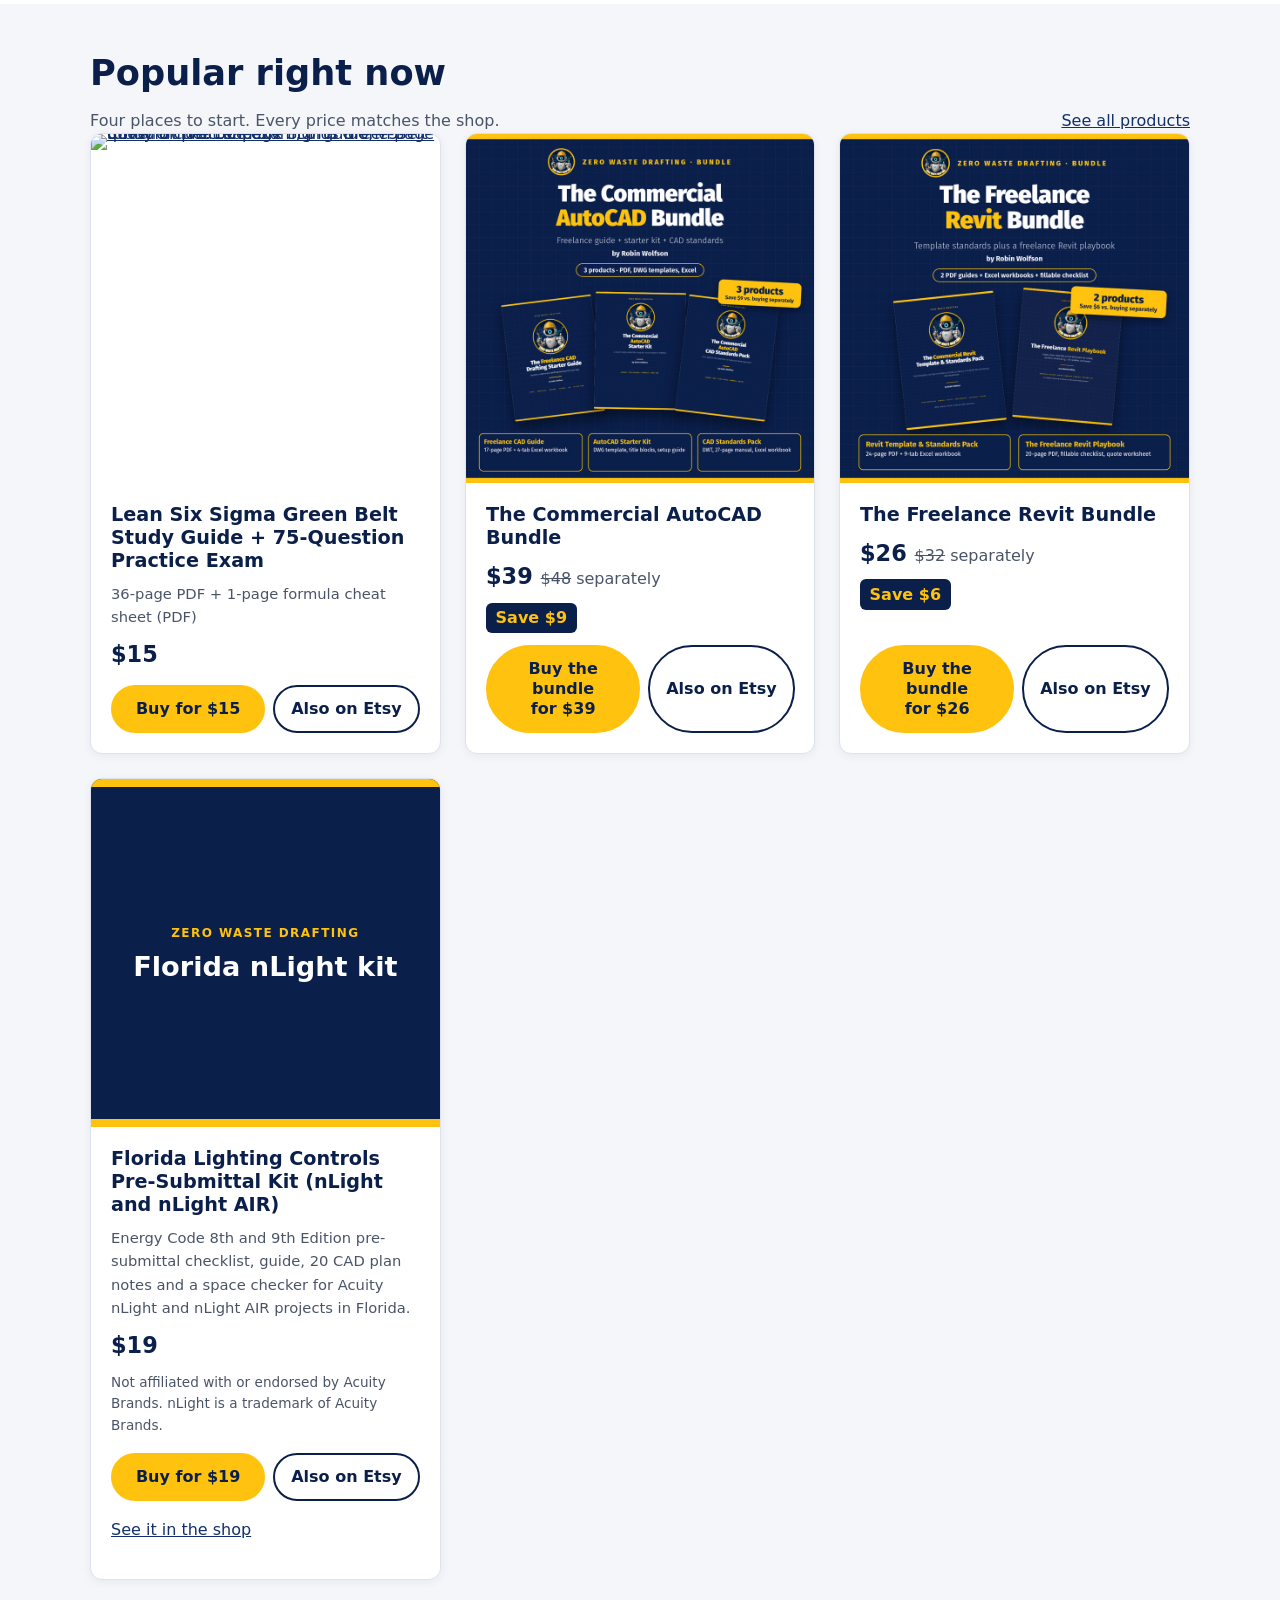
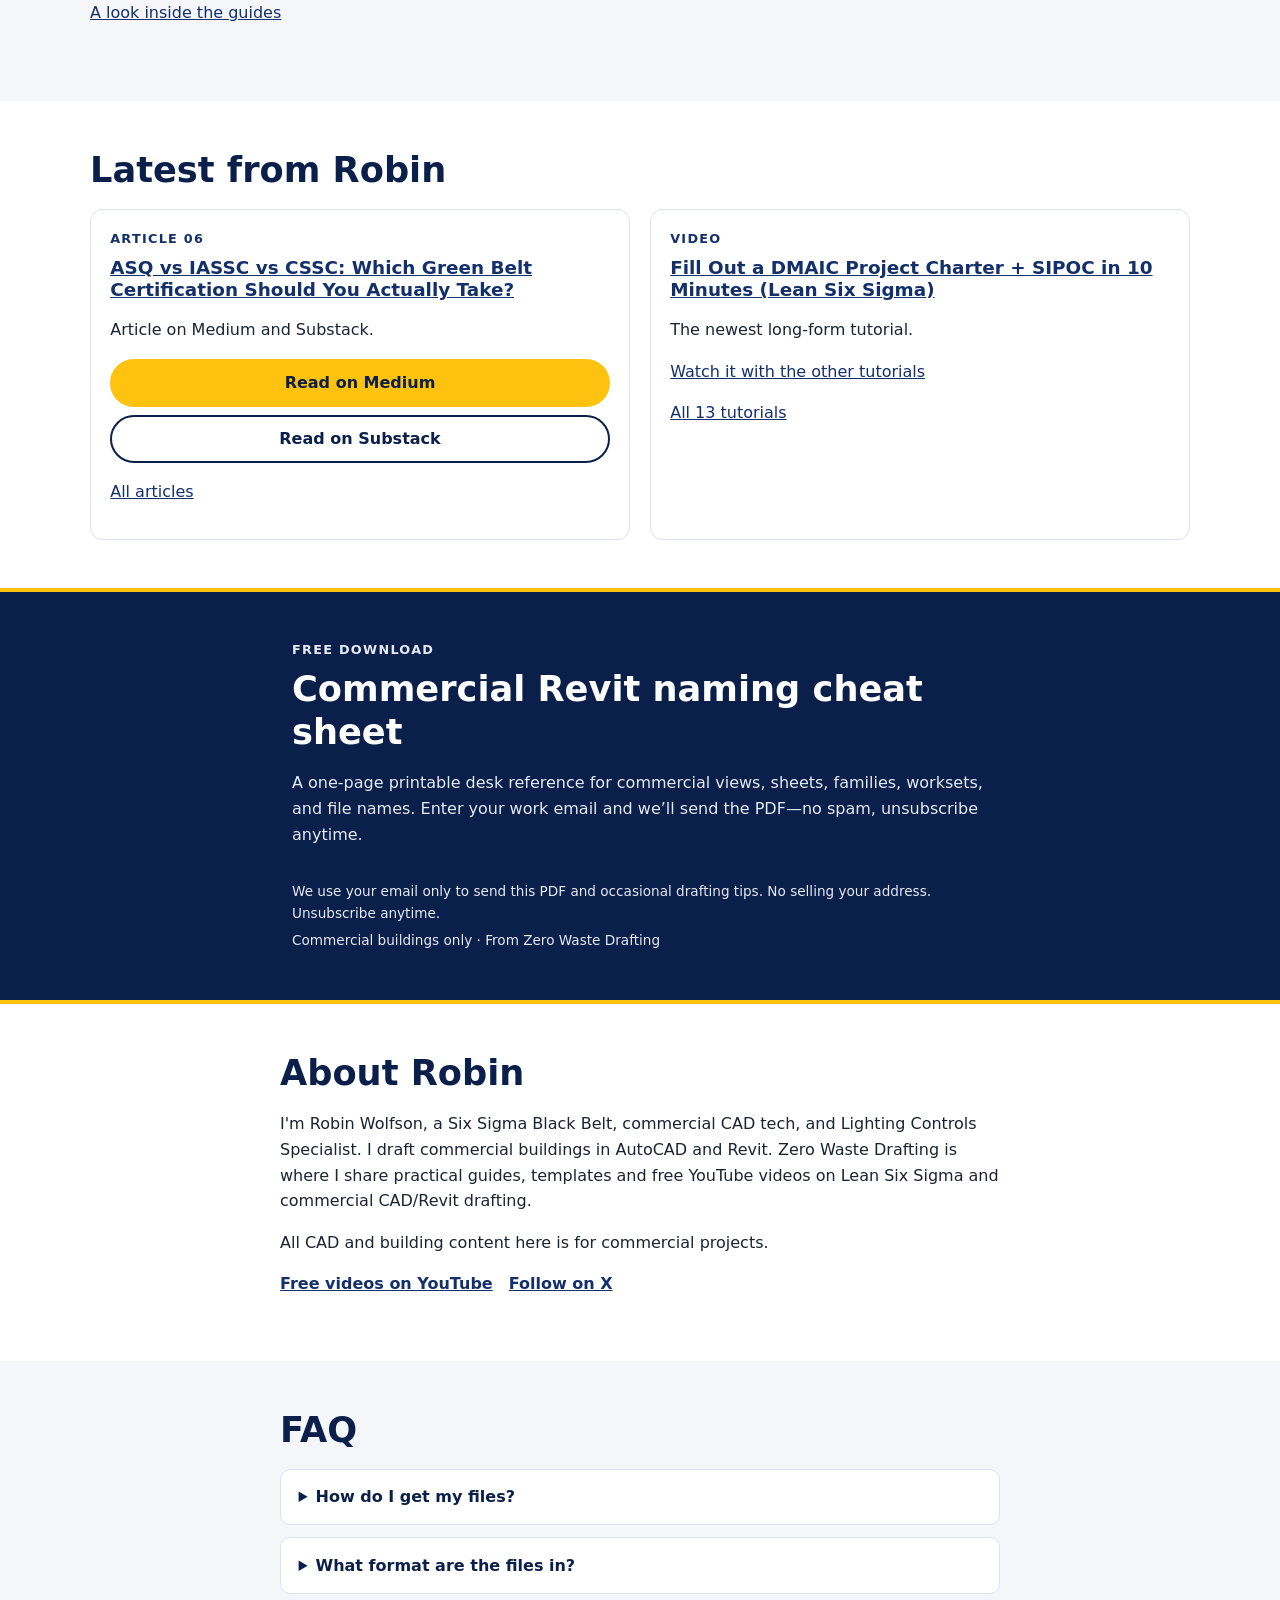
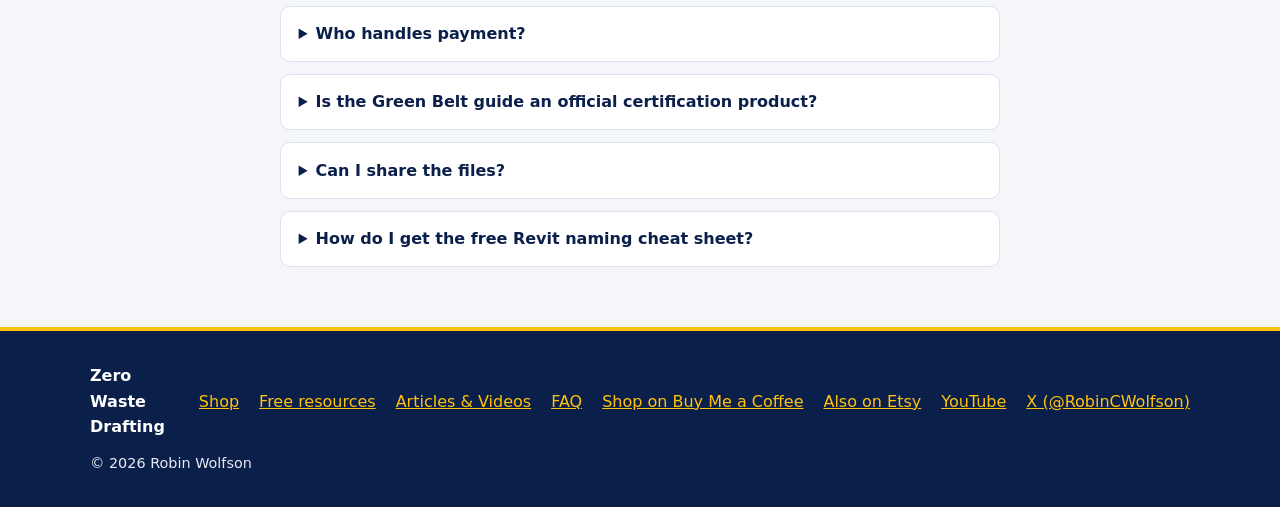
==== commit cc4058ef: "Revert "Cleaner layout: Robin Wolfson hero and topic groups (#33)" This reverts commit 817e0bde100d6" ====
--- a/index.html
+++ b/index.html
@@ -38,10 +38,7 @@
       </a>
       <nav aria-label="Main">
         <ul class="nav-list">
-          <li><a href="index.html" aria-current="page">Home</a></li>
-          <li><a href="shop.html">Shop</a></li>
-          <li><a href="free.html">Free</a></li>
-          <li><a href="learn.html">Learn</a></li>
+          <li><a href="index.html" aria-current="page">Home</a></li><li><a href="shop.html">Shop</a></li><li><a href="free.html">Free Resources</a></li><li><a href="learn.html">Articles & Videos</a></li>
         </ul>
       </nav>
     </div>
@@ -51,15 +48,9 @@
     <section class="hero" id="top" aria-labelledby="hero-title">
       <div class="container hero-inner">
         <div class="hero-copy">
-          <p class="eyebrow">YouTube channel · Zero Waste Drafting</p>
-          <h1 id="hero-title">Robin Wolfson</h1>
-          <ul class="hero-roles">
-            <li>Six Sigma Black Belt</li>
-            <li>Commercial CAD tech</li>
-            <li>Lighting Controls Specialist</li>
-          </ul>
-          <p class="lead">Practical guides and templates for Lean Six Sigma and commercial CAD drafting. Study for your Green Belt, run your next DMAIC project, or start freelancing on commercial building projects, with printable PDFs and Excel workbooks from a Six Sigma Black Belt.</p>
-          <p class="hero-channel"><a href="https://www.youtube.com/@ZeroWasteDrafting" target="_blank" rel="noopener">Zero Waste Drafting on YouTube</a></p>
+          <p class="eyebrow">Lean Six Sigma &middot; Commercial CAD drafting</p>
+          <h1 id="hero-title">Practical guides and templates for Lean Six Sigma and commercial CAD drafting</h1>
+          <p class="lead">Study for your Green Belt, run your next DMAIC project, or start freelancing on commercial building projects, with printable PDFs and Excel workbooks from a Six Sigma Black Belt.</p>
           <div class="hero-actions">
             <a class="btn btn-primary" href="shop.html">Shop all products</a>
             <a class="btn btn-ghost" href="#start-free">Start free</a>
@@ -77,30 +68,72 @@
     <section class="start-free" id="start-free" aria-labelledby="start-free-title">
       <div class="container">
         <p class="eyebrow">Start free</p>
-        <h2 id="start-free-title">A free quiz, a cheat sheet, and free tutorials on YouTube</h2>
+        <h2 id="start-free-title">Try a guide, a cheat sheet, and the videos before you buy</h2>
         <ul class="start-free-grid">
           <li><a href="https://buymeacoffee.com/robinwolfson/e/593113" target="_blank" rel="noopener">Free 10-question Green Belt quiz<span>4-page PDF on Buy Me a Coffee. Details on the free resources page.</span></a></li>
           <li><a href="#free-revit-sheet">Commercial Revit naming cheat sheet<span>One-page desk reference. Enter your work email and we’ll send the PDF.</span></a></li>
-          <li><a href="learn.html#videos">Free tutorials on YouTube<span>Zero Waste Drafting. 13 long-form tutorials, plus the Florida lighting Shorts.</span></a></li>
+          <li><a href="learn.html#videos">Free YouTube tutorials<span>13 long-form tutorials, plus the Florida lighting Shorts.</span></a></li>
           <li><a href="learn.html#articles">Free articles<span>Six articles, from Green Belt certification to Revit naming.</span></a></li>
         </ul>
         <p style="margin-top:1rem"><a href="free.html">See all free resources</a></p>
       </div>
     </section>
 
-    <section class="section catalog" id="featured-title" aria-labelledby="topics-title">
+    <section class="section" aria-labelledby="topics-title">
       <div class="container">
-        <h2 id="topics-title">Guides by topic</h2>
-        <p class="section-intro">Four places to start. Every price matches the shop. Pick a topic and the shop opens with that filter on.</p>
-
-        <div class="topic-block">
-          <div class="topic-block-copy">
-            <p class="topic-kicker">01</p>
-            <h3>Lean Six Sigma</h3>
+        <h2 id="topics-title">What are you working on?</h2>
+        <p class="section-intro">Pick a topic and the shop opens with that filter on.</p>
+        <div class="topic-grid">
+          <a class="topic-tile" href="shop.html?topic=lss">
+            <p class="topic-kicker">Lean Six Sigma</p>
+            <h3>Studying for a Green Belt</h3>
             <p>Study guide with a 75-question practice exam, DMAIC toolkit, and the bundle.</p>
-            <p class="topic-links"><a href="shop.html?topic=lss">Shop Lean Six Sigma</a></p>
+            <span class="topic-go">Shop Lean Six Sigma</span>
+          </a>
+          <a class="topic-tile" href="shop.html?topic=cad">
+            <p class="topic-kicker">CAD &amp; Revit</p>
+            <h3>Drafting in AutoCAD or Revit</h3>
+            <p>Freelance guides, AutoCAD starter and standards kits, the Revit template pack, and the AI prompt pack.</p>
+            <span class="topic-go">Shop CAD &amp; Revit</span>
+          </a>
+          <a class="topic-tile" href="shop.html?topic=lighting">
+            <p class="topic-kicker">Lighting Controls</p>
+            <h3>Lighting controls and permit sets</h3>
+            <p>Florida nLight pre-submittal kit and the commercial permit-set QA/QC kit.</p>
+            <span class="topic-go">Shop Lighting Controls</span>
+          </a>
+          <a class="topic-tile" href="shop.html?topic=bundles">
+            <p class="topic-kicker">Bundles</p>
+            <h3>Get the guides together</h3>
+            <p>Lean Six Sigma, Commercial AutoCAD, and Freelance Revit bundles.</p>
+            <span class="topic-go">Shop bundles</span>
+          </a>
+          <a class="topic-tile" href="shop.html?topic=licenses">
+            <p class="topic-kicker">Licenses</p>
+            <h3>Classroom and team licenses</h3>
+            <p>Classroom license, Studio (5), Office (10), and a quote for 11 or more seats.</p>
+            <span class="topic-go">Shop licenses</span>
+          </a>
+          <a class="topic-tile" href="shop.html?topic=prints">
+            <p class="topic-kicker">Prints/Extras</p>
+            <h3>Calendar and posters</h3>
+            <p>Physical print-on-demand items, sold only on Etsy.</p>
+            <span class="topic-go">Shop prints</span>
+          </a>
+        </div>
+      </div>
+    </section>
+
+    <section class="section section-alt" aria-labelledby="featured-title">
+      <div class="container">
+        <div class="section-heading">
+          <div>
+            <h2 id="featured-title">Popular right now</h2>
+            <p class="section-intro">Four places to start. Every price matches the shop.</p>
           </div>
-          <div class="grid catalog-grid">
+          <a href="shop.html">See all products</a>
+        </div>
+        <div class="grid">
           <article class="card feature-card">
             <a href="shop.html#products"><img src="images/green-belt-study-guide-cover.jpg" width="800" height="800" alt="Cover of The Lean Six Sigma Green Belt Study Guide: 36-page PDF guide, 75-question practice exam, plus a one-page formula cheat sheet"></a>
             <div class="card-body">
@@ -113,23 +146,6 @@
               </div>
             </div>
           </article>
-        </div>
-        </div>
-
-        <div class="topic-block">
-          <div class="topic-block-copy">
-            <p class="topic-kicker">02</p>
-            <h3>CAD/Revit</h3>
-            <p>Freelance guides, AutoCAD starter and standards kits, the Revit template pack, and the AI prompt pack.</p>
-            <p>Lean Six Sigma, Commercial AutoCAD, and Freelance Revit bundles.</p>
-            <p>Classroom license, Studio (5), Office (10), and a quote for 11 or more seats.</p>
-            <p class="topic-links">
-              <a href="shop.html?topic=cad">Shop CAD &amp; Revit</a>
-              <a href="shop.html?topic=bundles">Shop bundles</a>
-              <a href="shop.html?topic=licenses">Shop licenses</a>
-            </p>
-          </div>
-          <div class="grid catalog-grid">
           <article class="card feature-card">
             <a href="shop.html#commercial-autocad-bundle"><img src="images/commercial-autocad-bundle-cover.jpg" width="800" height="800" alt="Cover of The Commercial AutoCAD Bundle: the Freelance CAD Drafting Starter Guide, Commercial AutoCAD Starter Kit, and CAD Standards Pack"></a>
             <div class="card-body">
@@ -154,17 +170,6 @@
               </div>
             </div>
           </article>
-        </div>
-        </div>
-
-        <div class="topic-block">
-          <div class="topic-block-copy">
-            <p class="topic-kicker">03</p>
-            <h3>Lighting Controls</h3>
-            <p>Florida nLight pre-submittal kit and the commercial permit-set QA/QC kit.</p>
-            <p class="topic-links"><a href="shop.html?topic=lighting">Shop Lighting Controls</a></p>
-          </div>
-          <div class="grid catalog-grid">
           <article class="card feature-card">
             <div class="license-banner" aria-hidden="true">
               <p class="license-kicker">Zero Waste Drafting</p>
@@ -183,44 +188,7 @@
             </div>
           </article>
         </div>
-        </div>
-
-        <div class="topic-block">
-          <div class="topic-block-copy">
-            <p class="topic-kicker">04</p>
-            <h3>Extras</h3>
-            <p>Physical print-on-demand items, sold only on Etsy.</p>
-            <p class="topic-links"><a href="shop.html?topic=prints">Shop prints</a></p>
-          </div>
-          <div class="grid catalog-grid">
-            <article class="card">
-              <a class="print-thumb" href="shop.html#drafting-scenes-calendar"><img src="images/2027-drafting-scenes-wall-calendar.jpg" width="913" height="1400" alt="Cover of the 2027 Drafting Scenes wall calendar: a gold and blue wireframe city rising from a blueprint on a drafting table, titled A Year in Revit and CAD"></a>
-              <div class="card-body">
-                <h3><a class="card-title-link" href="shop.html#drafting-scenes-calendar">2027 Drafting Scenes Wall Calendar</a></h3>
-                <p class="format">11x17 wall calendar &middot; plus shipping</p>
-                <p class="price"><span class="sr-only">Price: </span>$36</p>
-              </div>
-            </article>
-            <article class="card">
-              <a class="print-thumb" href="shop.html#revit-naming-poster"><img src="images/revit-naming-standards-poster-18x24.jpg" width="900" height="1200" alt="18 by 24 Revit Naming Standards poster: an enhanced matte print of naming rules for views, sheets, families, worksets, and project files"></a>
-              <div class="card-body">
-                <h3><a class="card-title-link" href="shop.html#revit-naming-poster">Revit Naming Standards Poster (18x24)</a></h3>
-                <p class="format">18x24 enhanced matte print &middot; plus shipping</p>
-                <p class="price"><span class="sr-only">Price: </span>$29</p>
-              </div>
-            </article>
-            <article class="card">
-              <a class="print-thumb" href="shop.html#cad-drafting-poster"><img src="images/cad-drafting-standards-poster-18x24.jpg" width="900" height="1200" alt="18 by 24 CAD Drafting Standards poster: an enhanced matte AutoCAD reference print covering NCS/AIA layer naming, lineweights, text heights, and sheet naming"></a>
-              <div class="card-body">
-                <h3><a class="card-title-link" href="shop.html#cad-drafting-poster">CAD Drafting Standards Poster (18x24)</a></h3>
-                <p class="format">18x24 enhanced matte print &middot; plus shipping</p>
-                <p class="price"><span class="sr-only">Price: </span>$29</p>
-              </div>
-            </article>
-          </div>
-        </div>
-
-        <p class="catalog-more"><a href="shop.html">See all products</a> · <a href="shop.html#products">The guides</a> · <a href="shop.html#preview">A look inside the guides</a></p>
+        <p class="section-intro" style="margin-top:1.25rem"><a href="shop.html#preview">A look inside the guides</a></p>
       </div>
     </section>
 
@@ -330,7 +298,7 @@
     <a href="index.html" aria-current="page"><svg viewBox="0 0 24 24" aria-hidden="true"><path fill="currentColor" d="M12 4.2 3.5 11h2.2V20h4.6v-5.2h3.4V20h4.6v-9h2.2L12 4.2z"/></svg><span>Home</span></a>
     <a href="shop.html"><svg viewBox="0 0 24 24" aria-hidden="true"><path fill="currentColor" d="M7 7V6a5 5 0 0 1 10 0v1h3.2v13.5H3.8V7H7zm2 0h6V6a3 3 0 0 0-6 0v1z"/></svg><span>Shop</span></a>
     <a href="free.html"><svg viewBox="0 0 24 24" aria-hidden="true"><path fill="currentColor" d="M4 8.5 12 4l8 4.5v2L12 15 4 10.5v-2zm0 4.2 8 4.5 8-4.5V18L12 22.5 4 18v-5.3z"/></svg><span>Free</span></a>
-    <a href="learn.html"><svg viewBox="0 0 24 24" aria-hidden="true"><path fill="currentColor" d="M6 3.5h9.2L19.5 8v12.5H6V3.5zm8.2 1.5V8h3.1l-3.1-3zm-6 6.2h8.6v1.6H8.2v-1.6zm0 3.2h8.6V16H8.2v-1.6z"/></svg><span>Learn</span></a>
+    <a href="learn.html"><svg viewBox="0 0 24 24" aria-hidden="true"><path fill="currentColor" d="M6 3.5h9.2L19.5 8v12.5H6V3.5zm8.2 1.5V8h3.1l-3.1-3zm-6 6.2h8.6v1.6H8.2v-1.6zm0 3.2h8.6V16H8.2v-1.6z"/></svg><span>Articles</span></a>
   </nav>
   <script src="anchors.js" defer></script>
   <script src="analytics.js" defer data-goatcounter="https://zerowastedrafting.goatcounter.com/count"></script>
--- a/styles.css
+++ b/styles.css
@@ -15,7 +15,7 @@
 [hidden] { display: none !important; }
 html { scroll-behavior: smooth; }
 @media (prefers-reduced-motion: reduce) { html { scroll-behavior: auto; } }
-body { margin: 0; font-family: var(--font); font-size: 1rem; line-height: 1.6; color: var(--ink); background: #f4f6fa; }
+body { margin: 0; font-family: var(--font); font-size: 1rem; line-height: 1.6; color: var(--ink); background: var(--bg); }
 img { max-width: 100%; height: auto; display: block; }
 a { color: var(--navy-2); overflow-wrap: anywhere; }
 a:focus-visible, summary:focus-visible { outline: 3px solid var(--accent-dark); outline-offset: 3px; }
@@ -28,15 +28,14 @@
 .skip-link { position: absolute; left: -999px; top: 0; background: var(--accent); color: var(--navy); padding: .5rem 1rem; z-index: 100; font-weight: 700; }
 .skip-link:focus { left: 1rem; top: 1rem; }
 
-/* Header: four short text links, current page marked with a gold underline. */
-.site-header { background: rgba(255,255,255,.94); border-bottom: 1px solid var(--line); position: sticky; top: 0; z-index: 50; backdrop-filter: blur(12px); }
-.site-header::after { content: ""; display: block; height: 3px; background: var(--accent); }
-.header-inner { display: flex; flex-wrap: wrap; align-items: center; justify-content: space-between; gap: .5rem 1.5rem; padding-top: .7rem; padding-bottom: .7rem; }
-.brand { display: flex; align-items: center; gap: .6rem; color: var(--navy); text-decoration: none; font-weight: 800; letter-spacing: -.01em; }
-.nav-list { list-style: none; margin: 0; padding: 0; display: flex; flex-wrap: wrap; gap: .15rem 1.15rem; }
-.nav-list a { color: var(--navy); text-decoration: none; font-size: .98rem; font-weight: 700; padding: .35rem 0; border-bottom: 2px solid transparent; border-radius: 0; }
-.nav-list a:hover { background: transparent; color: var(--navy-2); border-bottom-color: var(--accent); }
-.nav-list a[aria-current="page"] { background: transparent; color: var(--navy); border-bottom-color: var(--accent); }
+/* Header */
+.site-header { background: #fff; border-bottom: 4px solid var(--accent); position: sticky; top: 0; z-index: 50; }
+.header-inner { display: flex; flex-wrap: wrap; align-items: center; justify-content: space-between; gap: .5rem 1rem; padding-top: .6rem; padding-bottom: .6rem; }
+.brand { display: flex; align-items: center; gap: .5rem; color: var(--navy); text-decoration: none; font-weight: 800; letter-spacing: .02em; }
+.nav-list { list-style: none; margin: 0; padding: 0; display: flex; flex-wrap: wrap; gap: .25rem .35rem; }
+.nav-list a { color: var(--navy); text-decoration: none; font-size: .95rem; font-weight: 700; padding: .4rem .85rem; border-radius: 999px; }
+.nav-list a:hover { background: var(--bg-alt); color: var(--navy); }
+.nav-list a[aria-current="page"] { background: var(--navy); color: #fff; }
 
 /* Buttons */
 .btn { display: inline-block; text-align: center; font-weight: 700; text-decoration: none; border-radius: 999px; padding: .8rem 1.4rem; border: 2px solid transparent; transition: background .15s, color .15s; }
@@ -56,25 +55,13 @@
 }
 
 /* Hero */
-.hero {
-  background-color: var(--navy);
-  background-image:
-    linear-gradient(rgba(255,255,255,.045) 1px, transparent 1px),
-    linear-gradient(90deg, rgba(255,255,255,.045) 1px, transparent 1px);
-  background-size: 32px 32px;
-  color: #fff;
-  padding: 2.75rem 0 2.5rem;
-}
-.hero h1 { color: #fff; font-size: clamp(2.7rem, 8vw, 4.6rem); letter-spacing: -.035em; font-weight: 800; margin-bottom: .45rem; }
-.hero .lead { font-size: 1.05rem; color: #e6eaf3; max-width: 40em; }
-.eyebrow { text-transform: uppercase; letter-spacing: .12em; font-size: .78rem; font-weight: 700; color: var(--accent); margin: 0 0 .55rem; }
-.hero-inner { display: grid; gap: 1.75rem; align-items: center; }
+.hero { background: var(--navy) linear-gradient(160deg, var(--navy) 0%, var(--navy-2) 100%); color: #fff; padding: 2.5rem 0 3rem; }
+.hero h1 { color: #fff; font-size: clamp(1.9rem, 6vw, 3rem); }
+.hero .lead { font-size: 1.1rem; color: #e6eaf3; max-width: 38em; }
+.eyebrow { text-transform: uppercase; letter-spacing: .1em; font-size: .8rem; font-weight: 700; color: var(--accent); margin: 0 0 .5rem; }
+.hero-inner { display: grid; gap: 2rem; align-items: center; }
 .hero-copy { max-width: 40rem; }
-.hero-roles { list-style: none; display: flex; flex-wrap: wrap; gap: .5rem; margin: 0 0 1rem; padding: 0; }
-.hero-roles li { margin: 0; padding: .4rem .8rem; border: 1px solid rgba(255,194,14,.85); border-radius: 999px; color: #fff; font-size: .92rem; font-weight: 700; line-height: 1.3; }
-.hero-channel { margin: .85rem 0 0; }
-.hero-channel a { color: var(--accent); font-weight: 800; }
-.hero-actions { display: flex; flex-wrap: wrap; gap: .75rem; margin-top: 1.35rem; }
+.hero-actions { display: flex; flex-wrap: wrap; gap: .75rem; margin-top: 1.5rem; }
 
 /* Sections */
 .section { padding: 3rem 0; }
@@ -86,28 +73,24 @@
 .section-nav ul {
   list-style: none;
   margin: 0;
-  padding: 0 0 .2rem;
-  display: flex;
+  padding: 0;
+  display: grid;
+  grid-template-columns: 1fr 1fr;
   gap: .5rem;
-  overflow-x: auto;
-  scroll-snap-type: x proximity;
 }
 .section-nav a {
   display: block;
-  flex: 0 0 auto;
-  scroll-snap-align: start;
   text-align: center;
   text-decoration: none;
-  white-space: nowrap;
-  text-wrap: nowrap;
+  text-wrap: balance;
   font-weight: 700;
-  font-size: .92rem;
+  font-size: .95rem;
   line-height: 1.3;
   color: var(--navy);
-  background: #fff;
+  background: var(--bg-alt);
   border: 1px solid var(--line);
   border-radius: 999px;
-  padding: .55rem .9rem;
+  padding: .65rem .9rem;
 }
 .section-nav a:hover {
   background: var(--navy);
@@ -135,7 +118,7 @@
 
 /* Cards */
 .grid, .bundle-grid, .preview-grid { display: grid; gap: 1.5rem; grid-template-columns: 1fr; }
-.card { position: relative; display: flex; flex-direction: column; background: #fff; border: 1px solid var(--line); border-radius: 16px; overflow: hidden; box-shadow: 0 8px 28px rgba(11,31,75,.06); }
+.card { position: relative; display: flex; flex-direction: column; background: #fff; border: 1px solid var(--line); border-radius: var(--radius); overflow: hidden; box-shadow: 0 2px 10px rgba(11,31,75,.06); }
 .card-image {
   display: block;
   width: 100%;
@@ -568,17 +551,17 @@
 }
 
 /* Option C: multi-page nav, shop tools, home bands */
-.page-head { background: transparent; padding: 2.4rem 0 .25rem; border-bottom: 0; }
-.page-head h1 { margin-bottom: .4rem; font-size: clamp(2rem, 4vw, 3rem); letter-spacing: -.03em; }
+.page-head { background: var(--bg-alt); padding: 2rem 0 1.5rem; border-bottom: 1px solid var(--line); }
+.page-head h1 { margin-bottom: .35rem; }
 .page-head p { margin: 0; color: var(--muted); max-width: 42rem; }
 .crumbs { color: var(--muted); font-size: .9rem; margin: 0 0 .45rem; }
 .crumbs a { color: var(--navy); font-weight: 700; }
 
 .hero-inner { align-items: center; }
-.hero-collage { display: grid; grid-template-columns: repeat(4, 1fr); gap: .5rem; }
-.hero-collage img { width: 100%; height: 100%; object-fit: cover; border-radius: 12px; border: 0; box-shadow: 0 10px 24px rgba(0,0,0,.28); aspect-ratio: 1 / 1; }
-
-.start-free { background: #fff; color: var(--ink); padding: 2.25rem 0; border-bottom: 1px solid var(--line); }
+.hero-collage { display: none; }
+.hero-collage img { width: 100%; height: 100%; object-fit: cover; border-radius: 10px; border: 3px solid var(--accent); aspect-ratio: 1 / 1; }
+
+.start-free { background: var(--accent); color: var(--navy); padding: 1.35rem 0 1.5rem; }
 .start-free h2, .start-free .eyebrow { color: var(--navy); }
 .start-free p { margin: 0; max-width: 40rem; }
 .start-free-grid { list-style: none; margin: 1rem 0 0; padding: 0; display: grid; gap: .75rem; }
@@ -646,17 +629,16 @@
 
 .tabbar {
   display: none; position: fixed; left: 0; right: 0; bottom: 0; z-index: 60;
-  background: rgba(255,255,255,.96); border-top: 1px solid var(--line);
+  background: #fff; border-top: 1px solid var(--line);
   justify-content: space-around; gap: .25rem;
-  padding: .3rem .4rem calc(.4rem + env(safe-area-inset-bottom));
-  backdrop-filter: blur(12px);
+  padding: .35rem .5rem calc(.45rem + env(safe-area-inset-bottom));
 }
 .tabbar a {
-  flex: 1 1 0; display: flex; flex-direction: column; align-items: center; justify-content: center; gap: .1rem;
-  min-height: 48px; min-width: 64px; text-decoration: none; color: var(--muted); font-size: .72rem; font-weight: 800;
-  letter-spacing: .04em; text-transform: uppercase; border-radius: 10px;
-}
-.tabbar a[aria-current="page"] { color: var(--navy); background: transparent; box-shadow: inset 0 -3px 0 var(--accent); }
+  flex: 1 1 0; display: flex; flex-direction: column; align-items: center; justify-content: center; gap: .15rem;
+  min-height: 48px; min-width: 64px; text-decoration: none; color: var(--muted); font-size: .75rem; font-weight: 800;
+  border-radius: 10px;
+}
+.tabbar a[aria-current="page"] { color: var(--navy); background: var(--bg-alt); }
 .tabbar svg { width: 22px; height: 22px; display: block; }
 .tabbar a:focus-visible { outline: 3px solid var(--accent-dark); outline-offset: 2px; }
 
@@ -672,45 +654,8 @@
   .latest-grid { grid-template-columns: 1fr 1fr; }
 }
 @media (min-width: 960px) {
-  .hero { padding: 4.5rem 0; }
   .hero-inner { grid-template-columns: 1.15fr .85fr; }
-  .hero-collage { grid-template-columns: 1fr 1fr; gap: .85rem; }
+  .hero-collage { display: grid; grid-template-columns: 1fr 1fr; gap: .75rem; }
   .start-free-grid { grid-template-columns: repeat(4, 1fr); }
   .topic-grid { grid-template-columns: repeat(3, 1fr); }
 }
-
-/* Topic groups: four commercial catalogs, cards in a responsive grid. */
-.section-alt { background: #fff; }
-.start-free-grid a { border: 1px solid var(--line); box-shadow: 0 8px 22px rgba(11, 31, 75, .05); }
-.topic-block {
-  display: grid;
-  gap: 1.1rem 2rem;
-  padding: 1.85rem 0;
-  border-top: 1px solid var(--line);
-}
-.topic-block-copy h3 { font-size: clamp(1.5rem, 2.4vw, 1.9rem); letter-spacing: -.02em; margin-bottom: .35rem; }
-.topic-block-copy p { margin: 0 0 .55rem; color: var(--muted); }
-.topic-kicker { margin: 0 0 .15rem; color: var(--navy-2); font-size: .78rem; font-weight: 800; letter-spacing: .12em; }
-.topic-links { display: flex; flex-wrap: wrap; gap: .45rem 1rem; margin-top: .35rem; font-weight: 800; }
-.topic-links a { color: var(--navy); }
-.catalog-more { margin: .35rem 0 0; font-weight: 800; }
-.catalog-grid > .card,
-.catalog-grid > .card-with-note { grid-column: auto; }
-.print-thumb { display: block; background: #081d48; line-height: 0; }
-.print-thumb img { width: 100%; aspect-ratio: 3 / 4; object-fit: contain; }
-h2.topic-heading,
-.family-intro {
-  background: var(--navy);
-  color: #fff;
-  border-radius: 16px;
-  border-top: 4px solid var(--accent);
-}
-h2.topic-heading { padding: 1.15rem 1.3rem; border-left: 0; }
-.product-group > h2.topic-heading { margin-bottom: 1.25rem; padding: 1.15rem 1.3rem; border-left: 0; }
-.family-intro { margin: 2.5rem 0 1.15rem; padding: 1.2rem 1.35rem 1.3rem; }
-.family-intro h2 { color: #fff; margin: 0; padding: 0; border: 0; }
-.family-intro p:not(.eyebrow) { color: #e6eaf3; margin: .45rem 0 0; max-width: 48rem; }
-@media (min-width: 900px) {
-  .topic-block { grid-template-columns: minmax(15rem, 19rem) minmax(0, 1fr); align-items: start; }
-  .catalog-grid { grid-template-columns: repeat(auto-fill, minmax(240px, 1fr)); }
-}
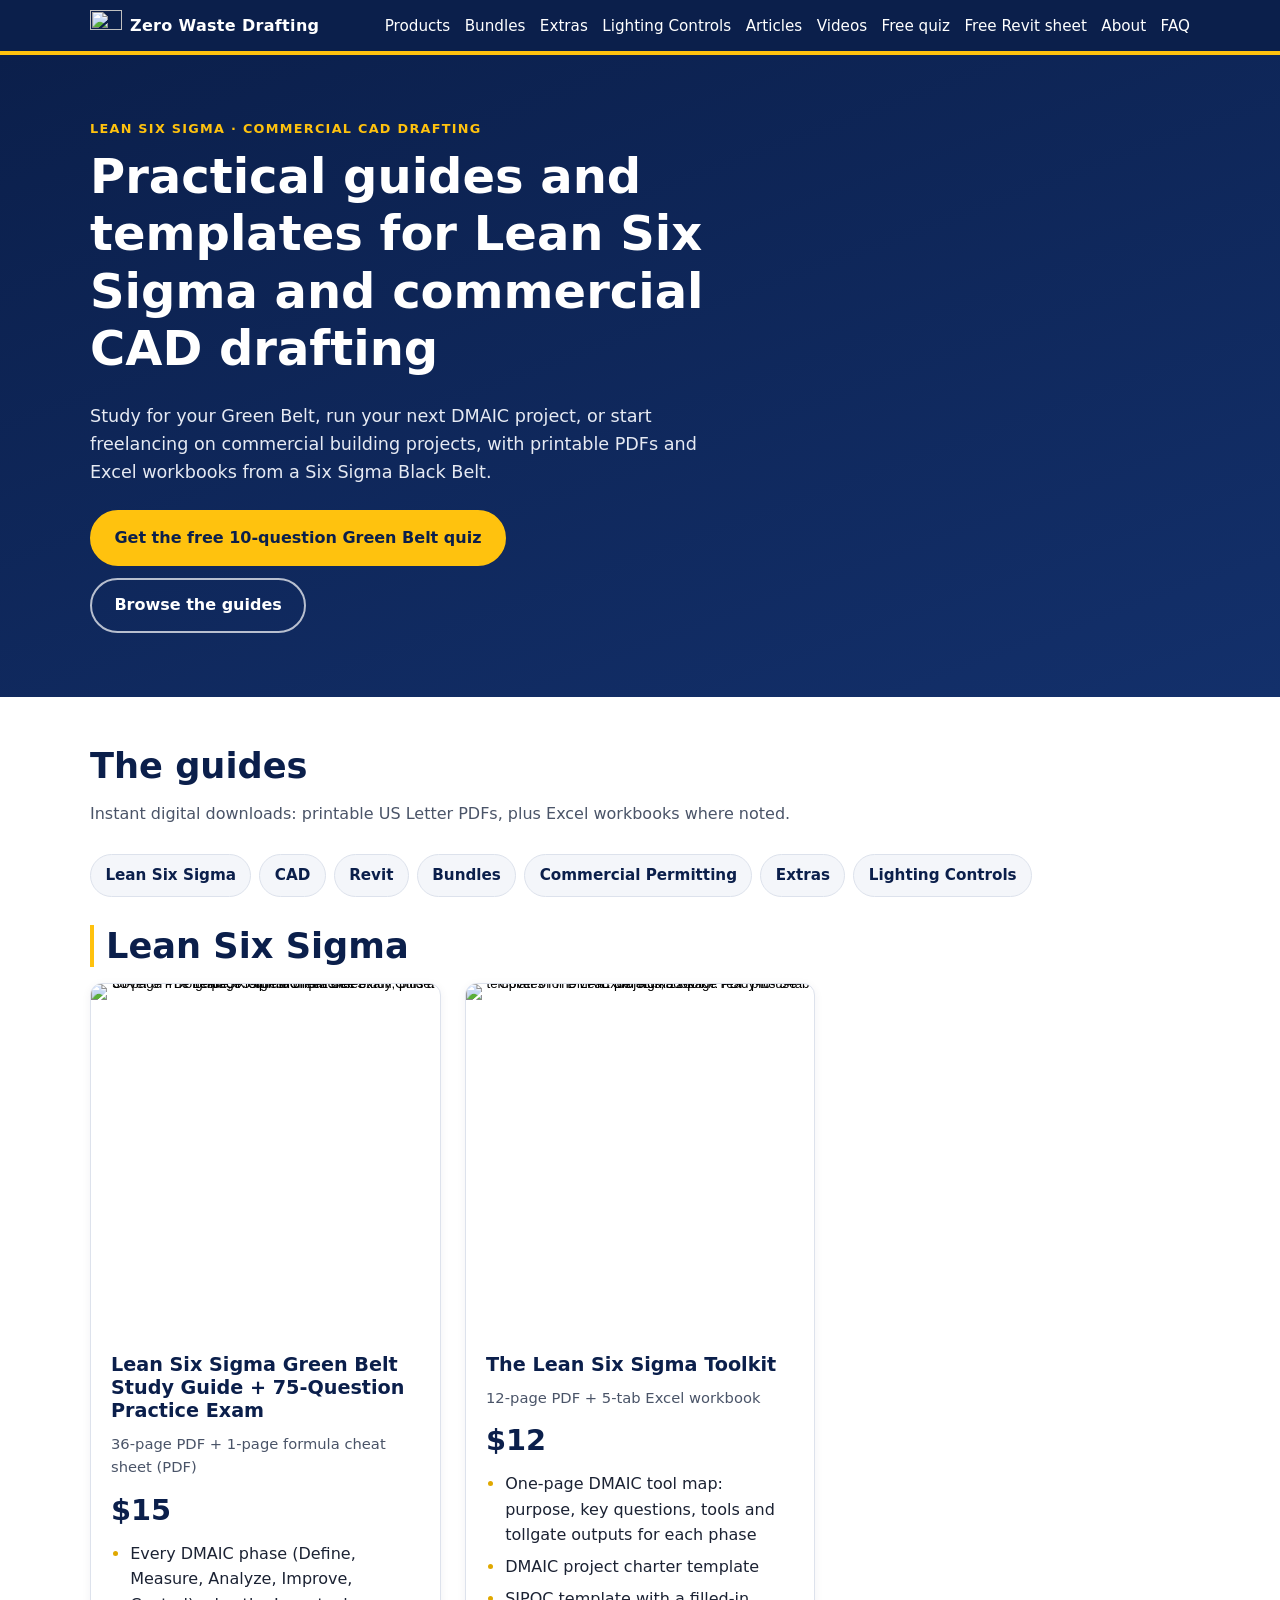
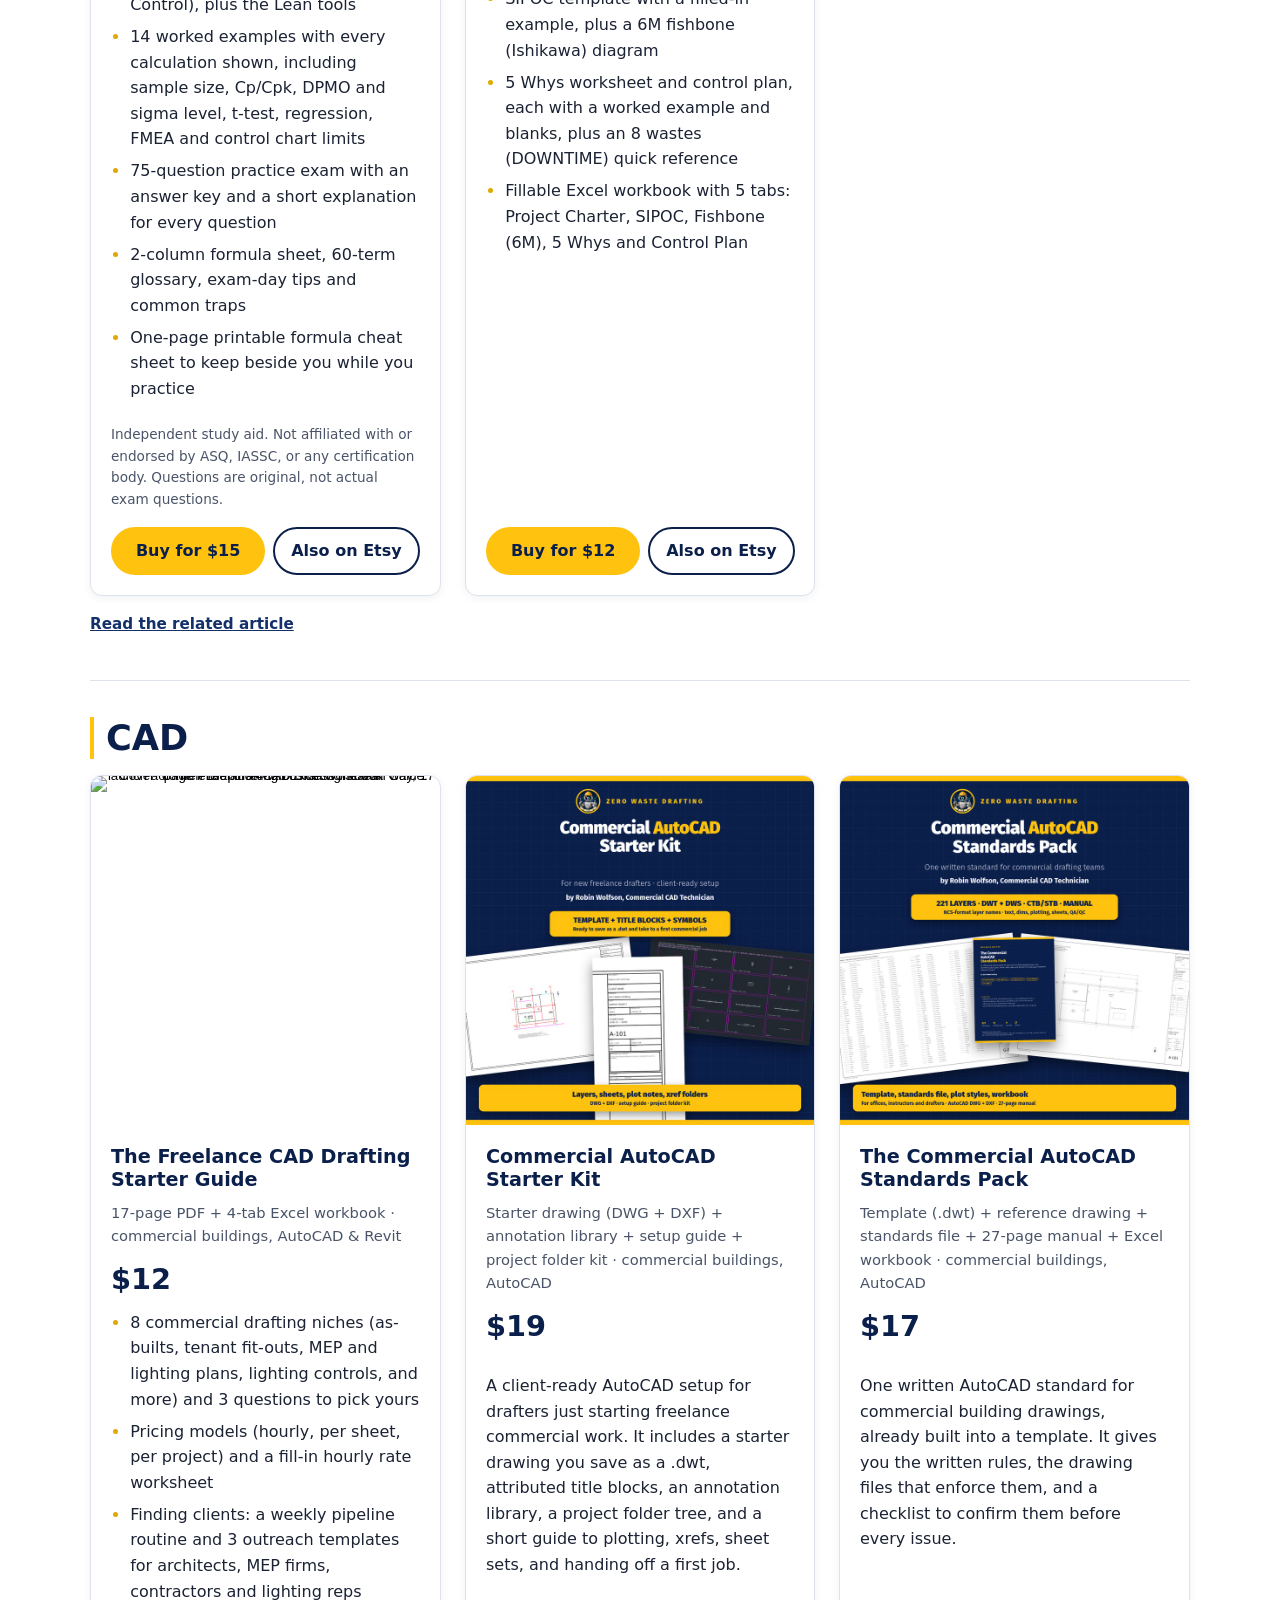
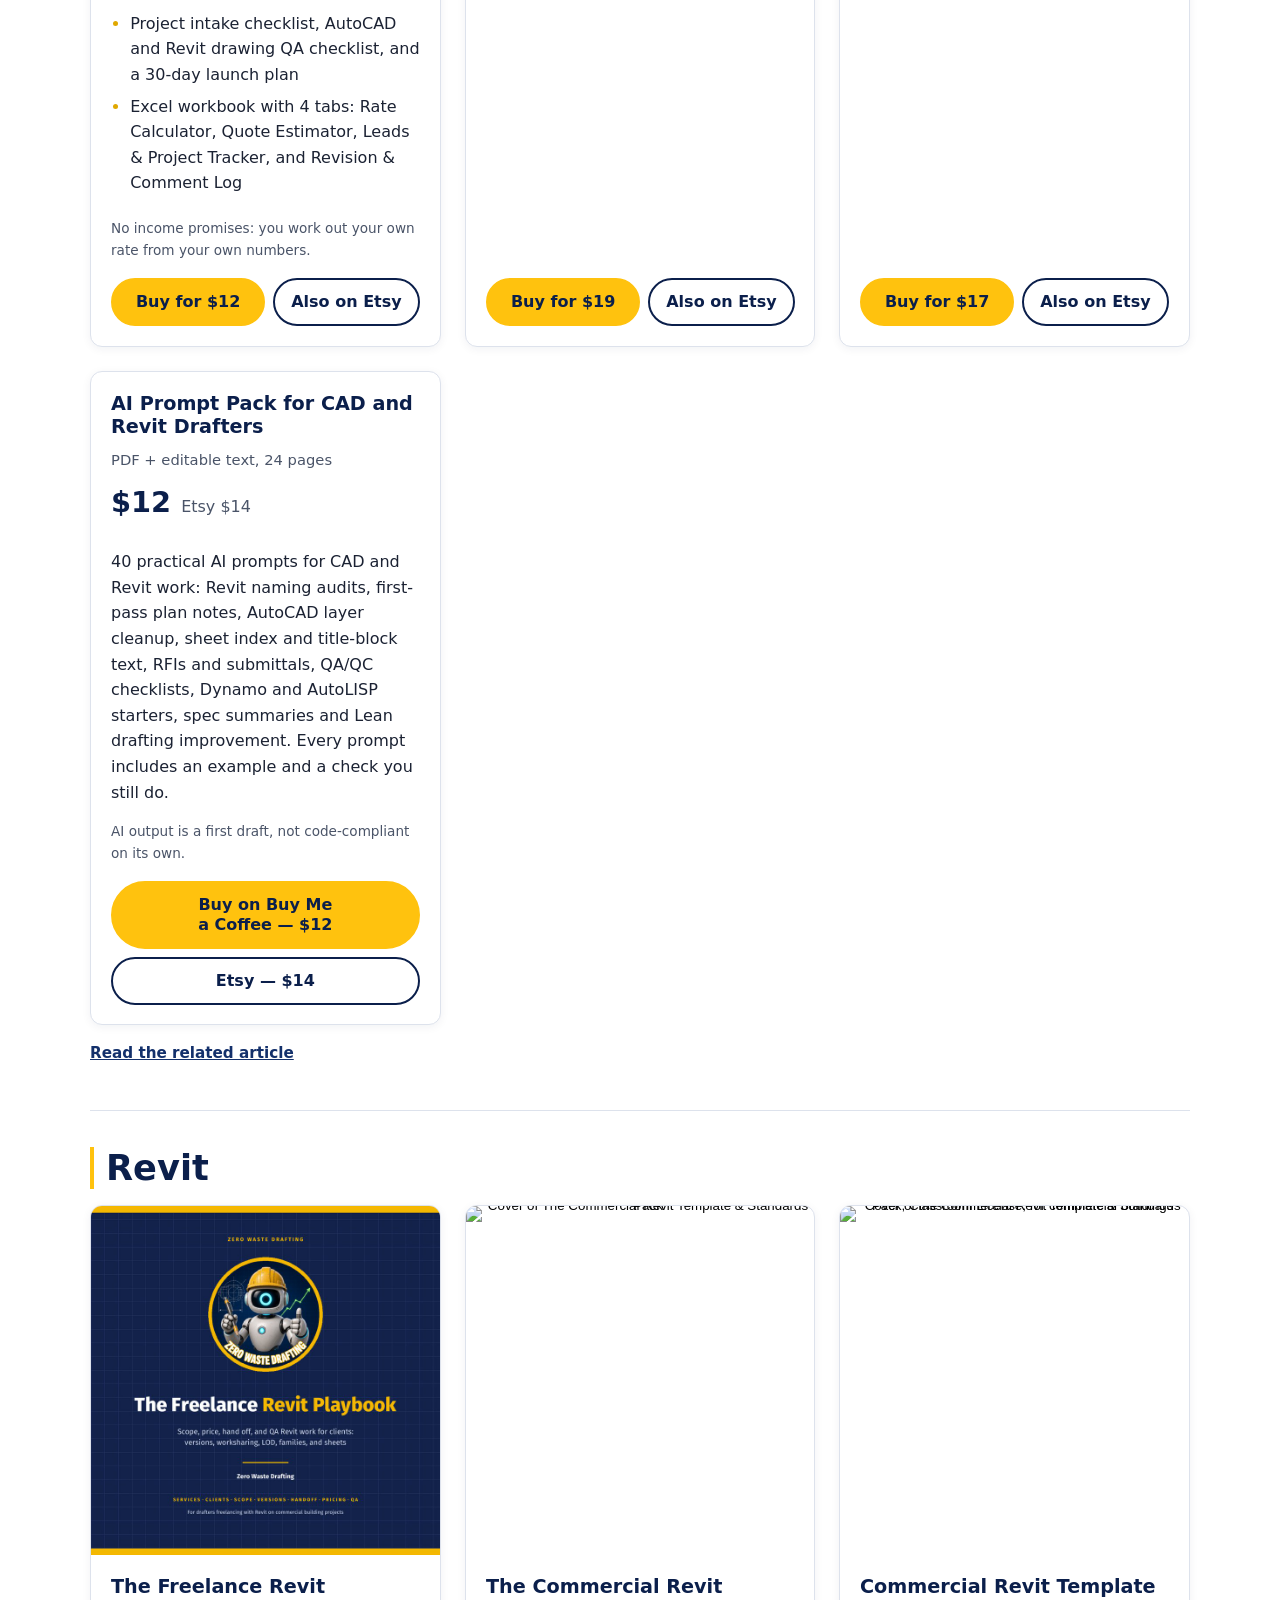
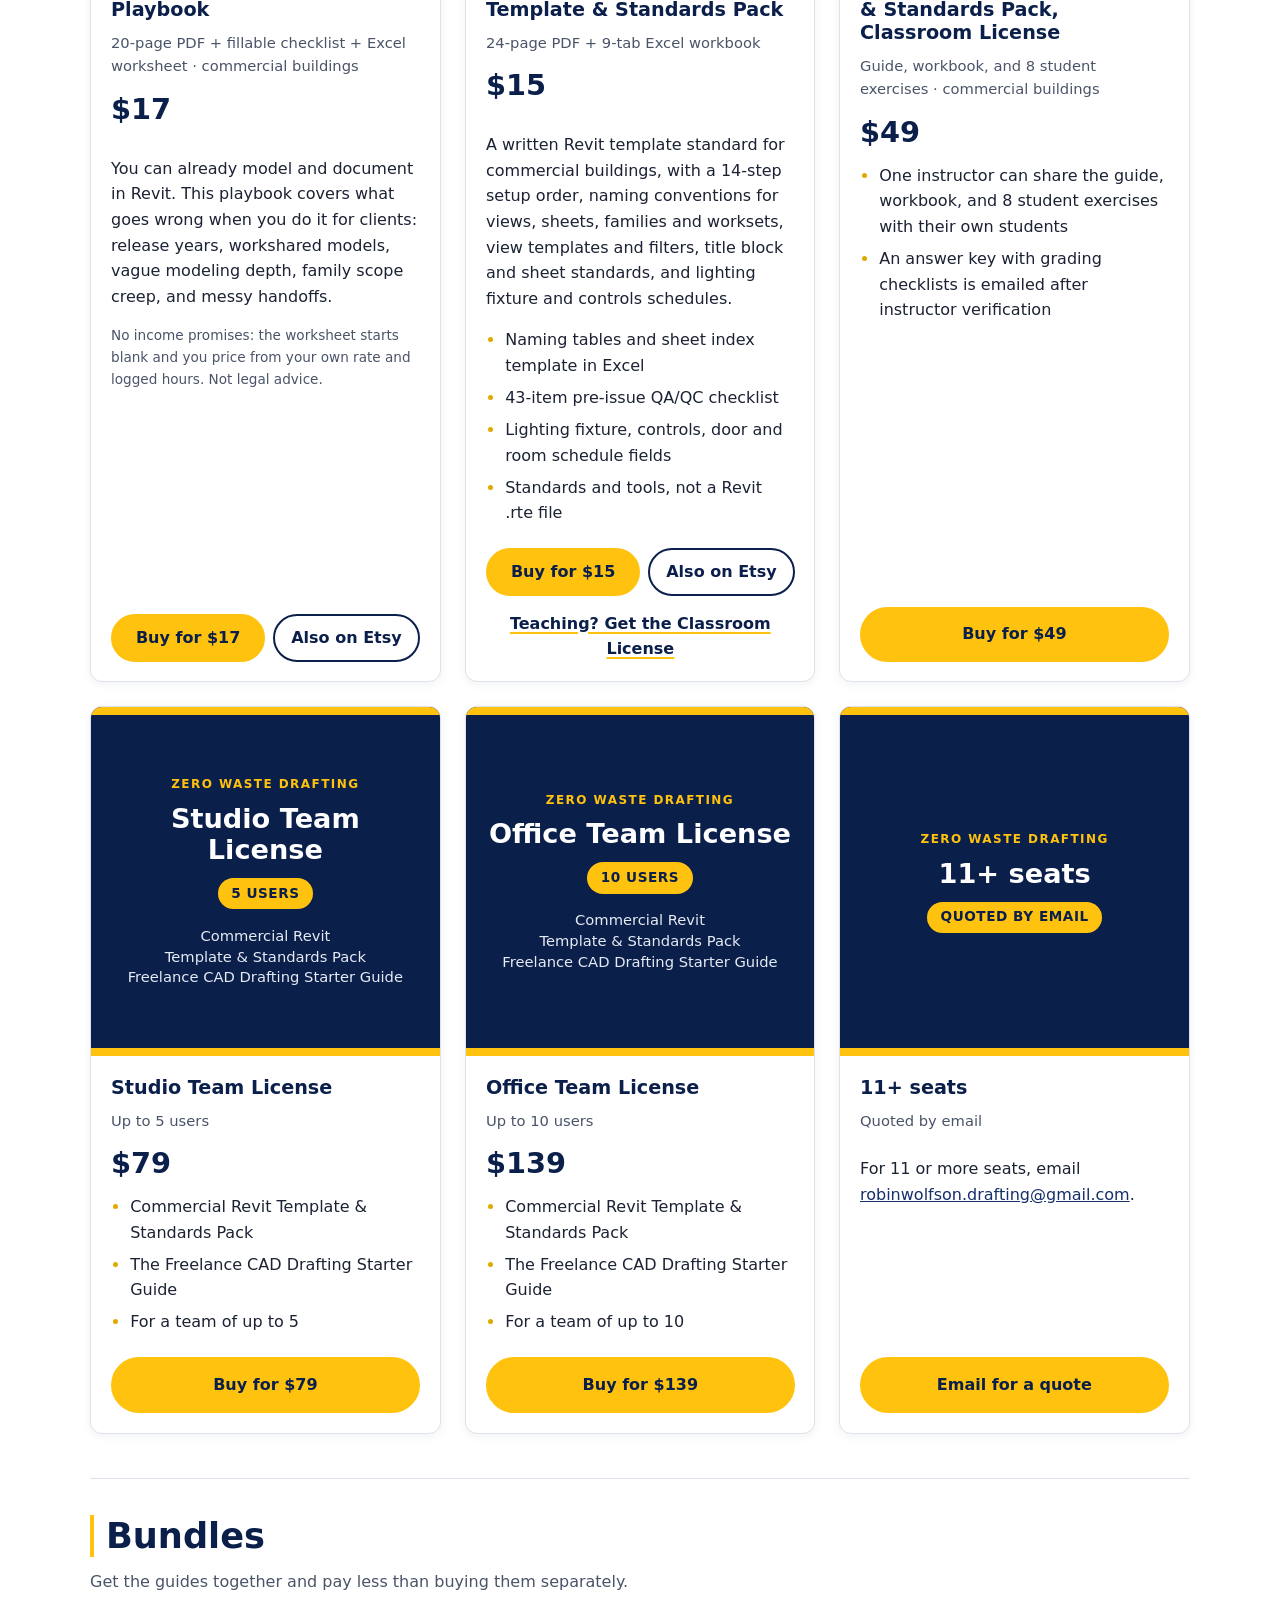
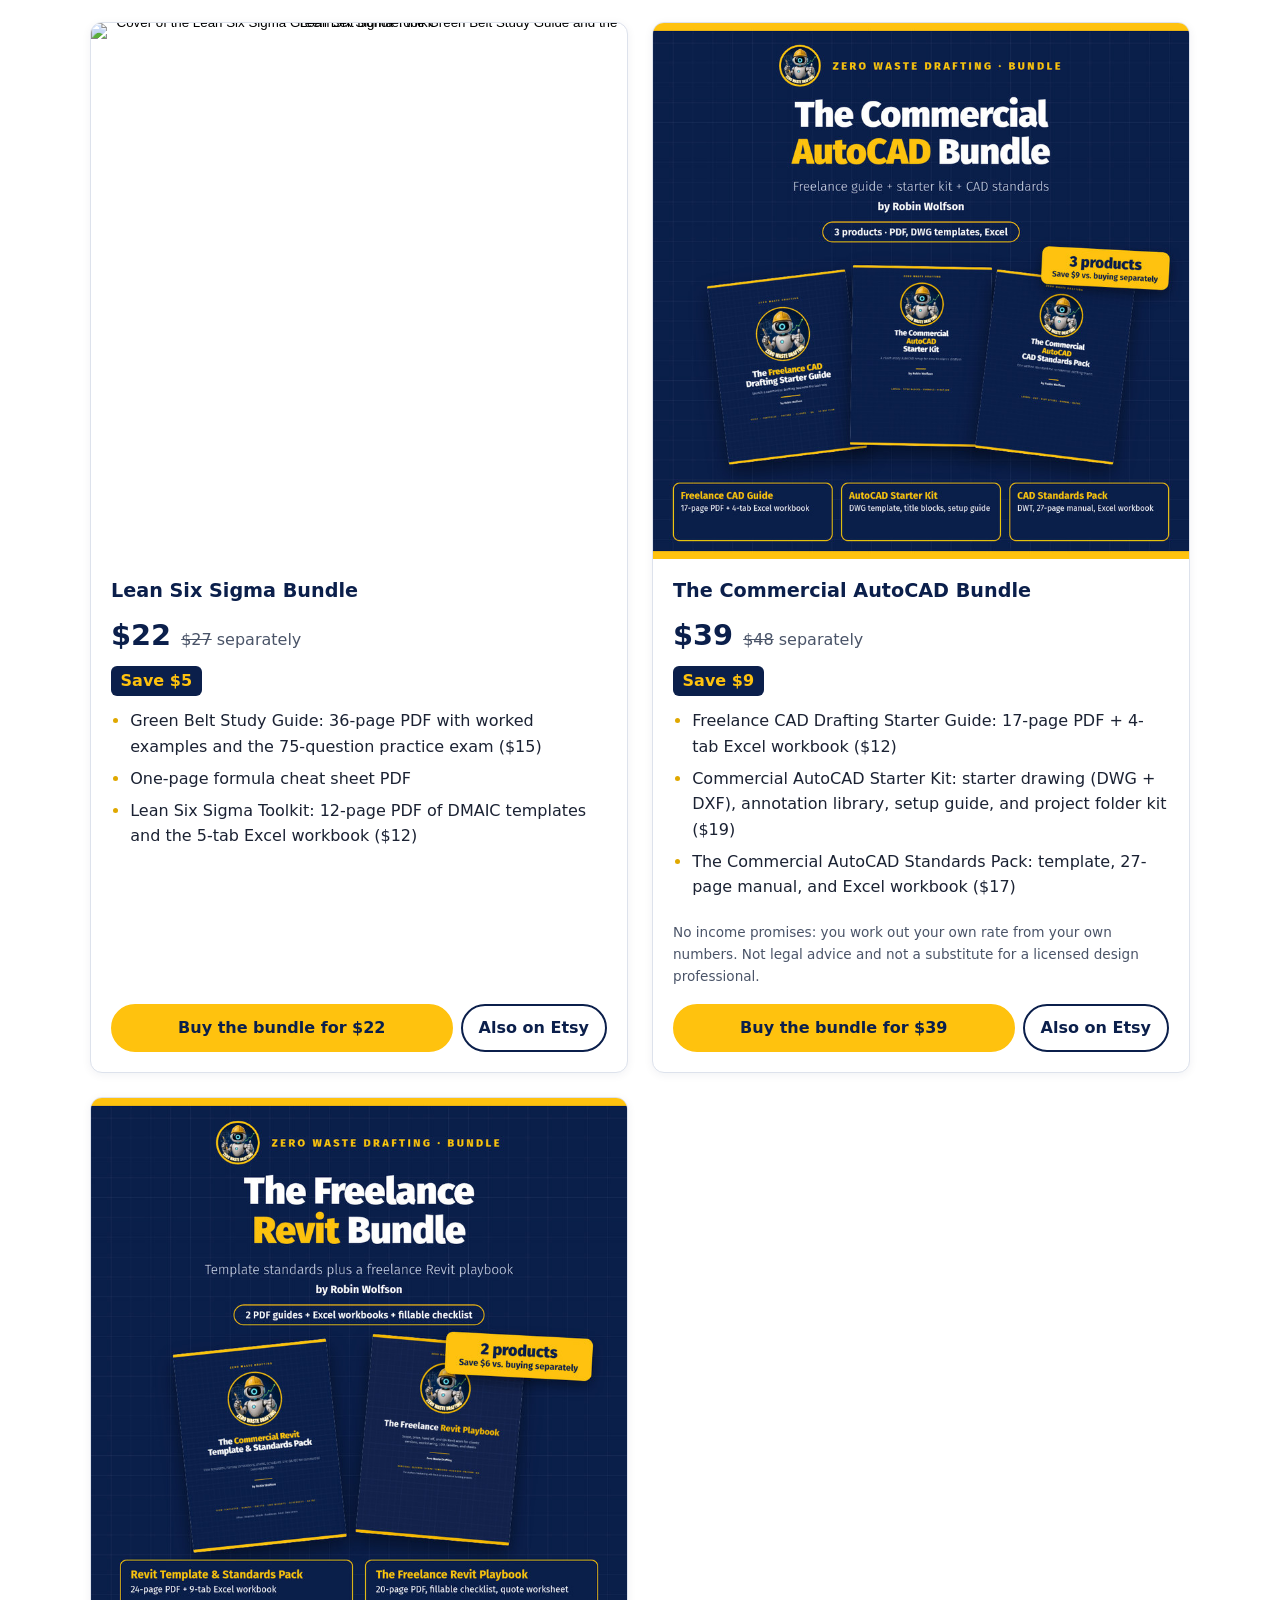
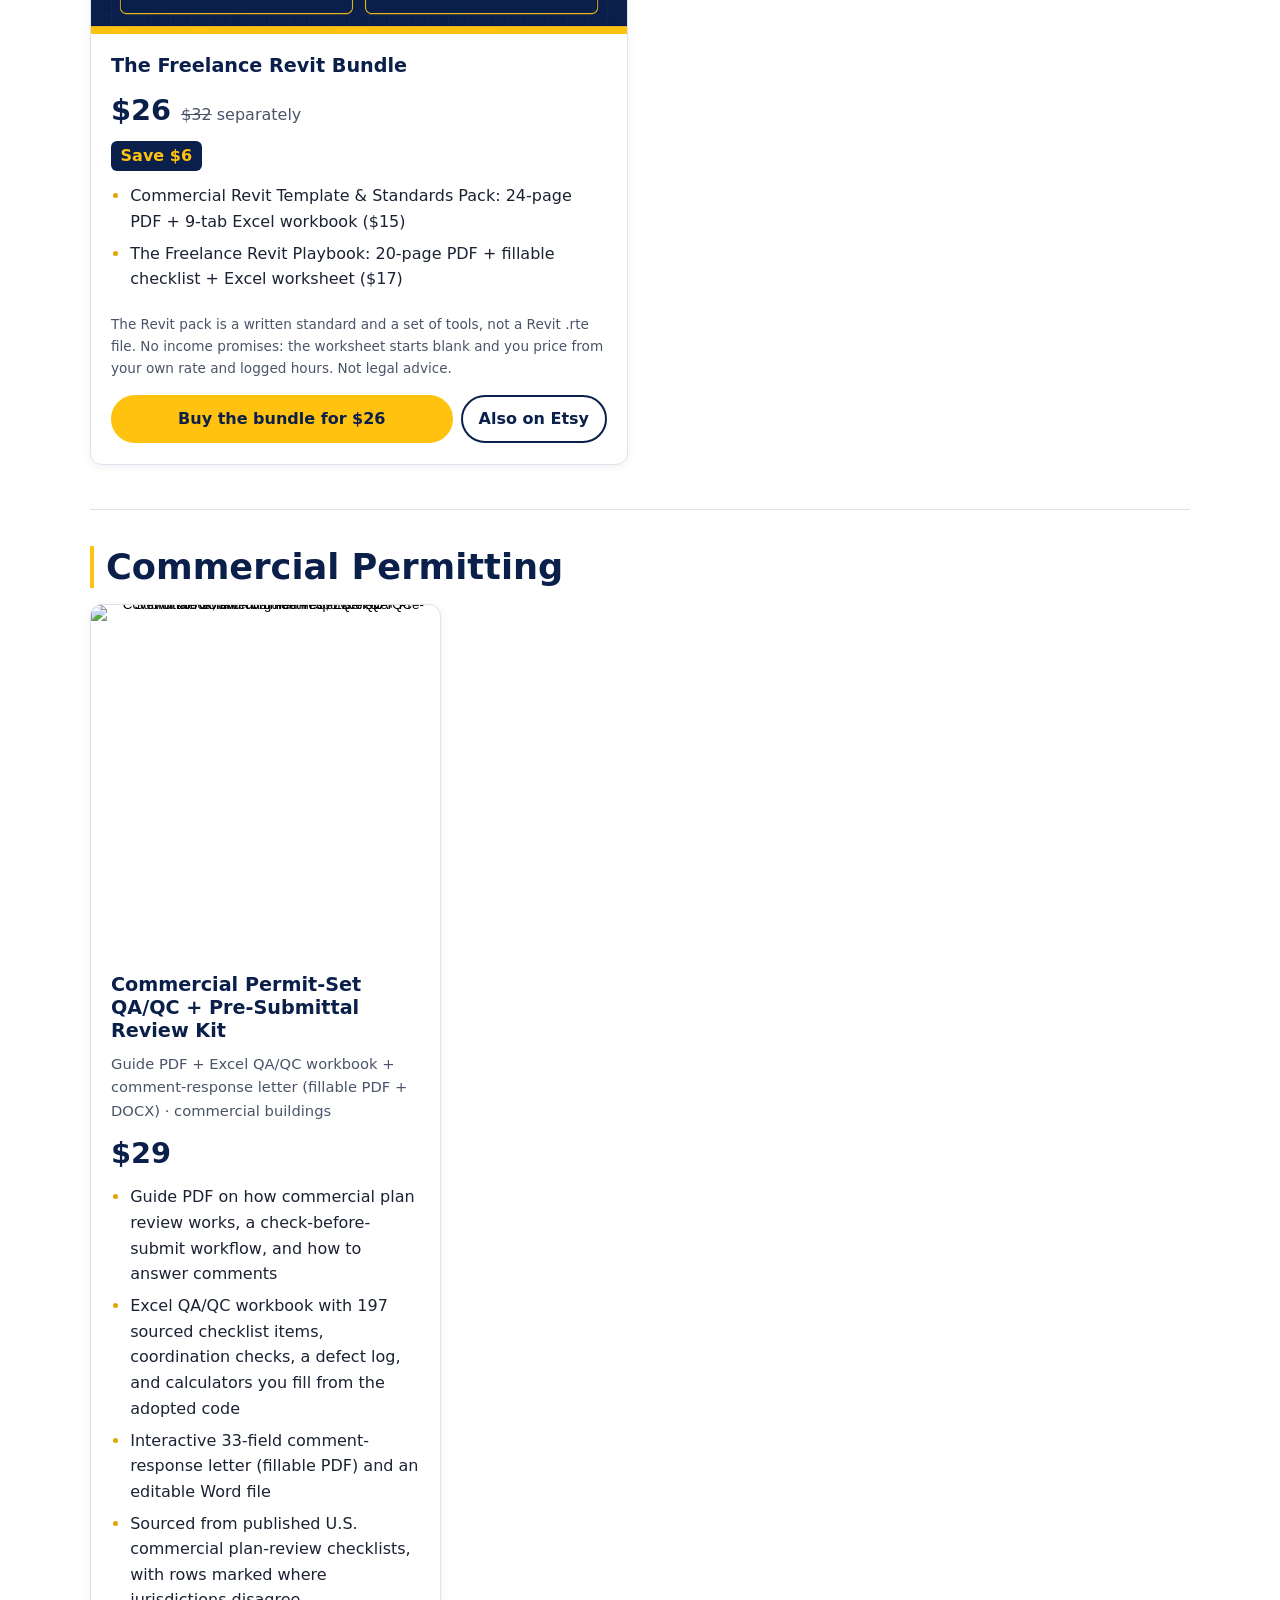
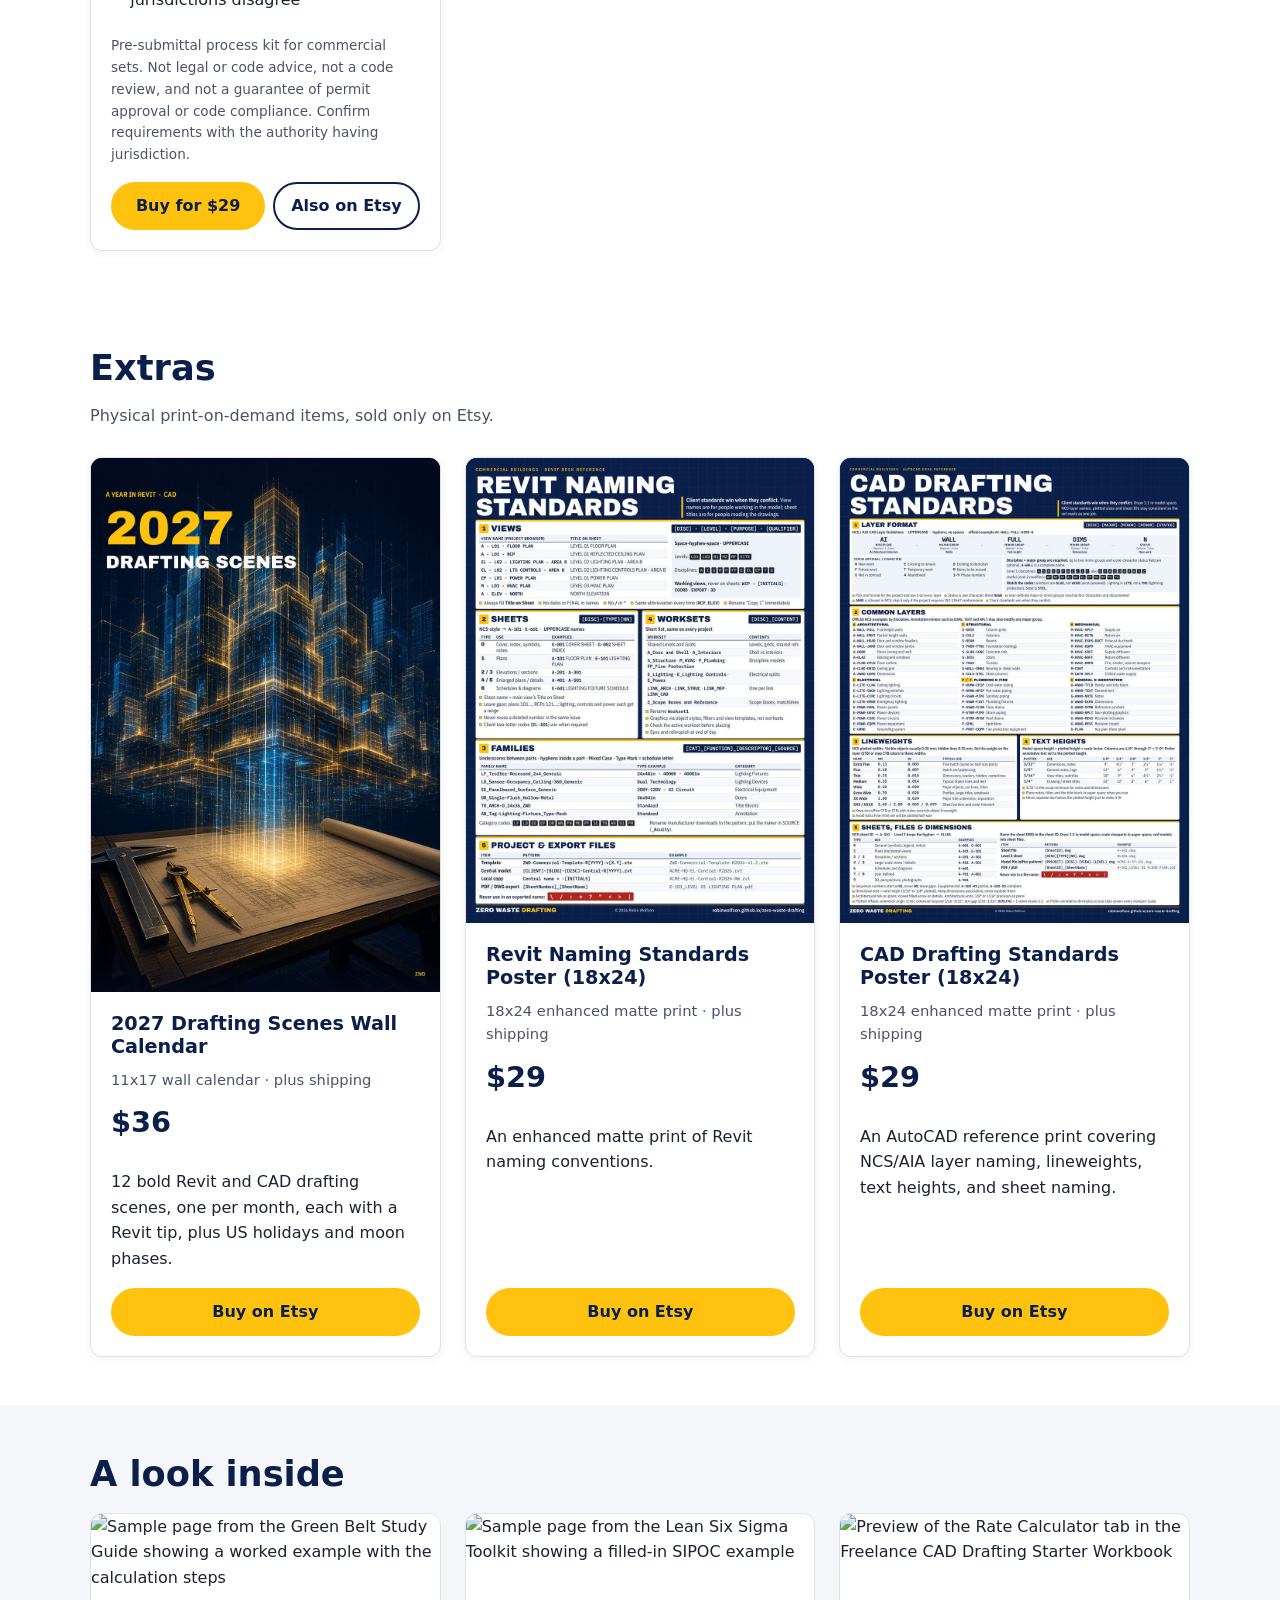
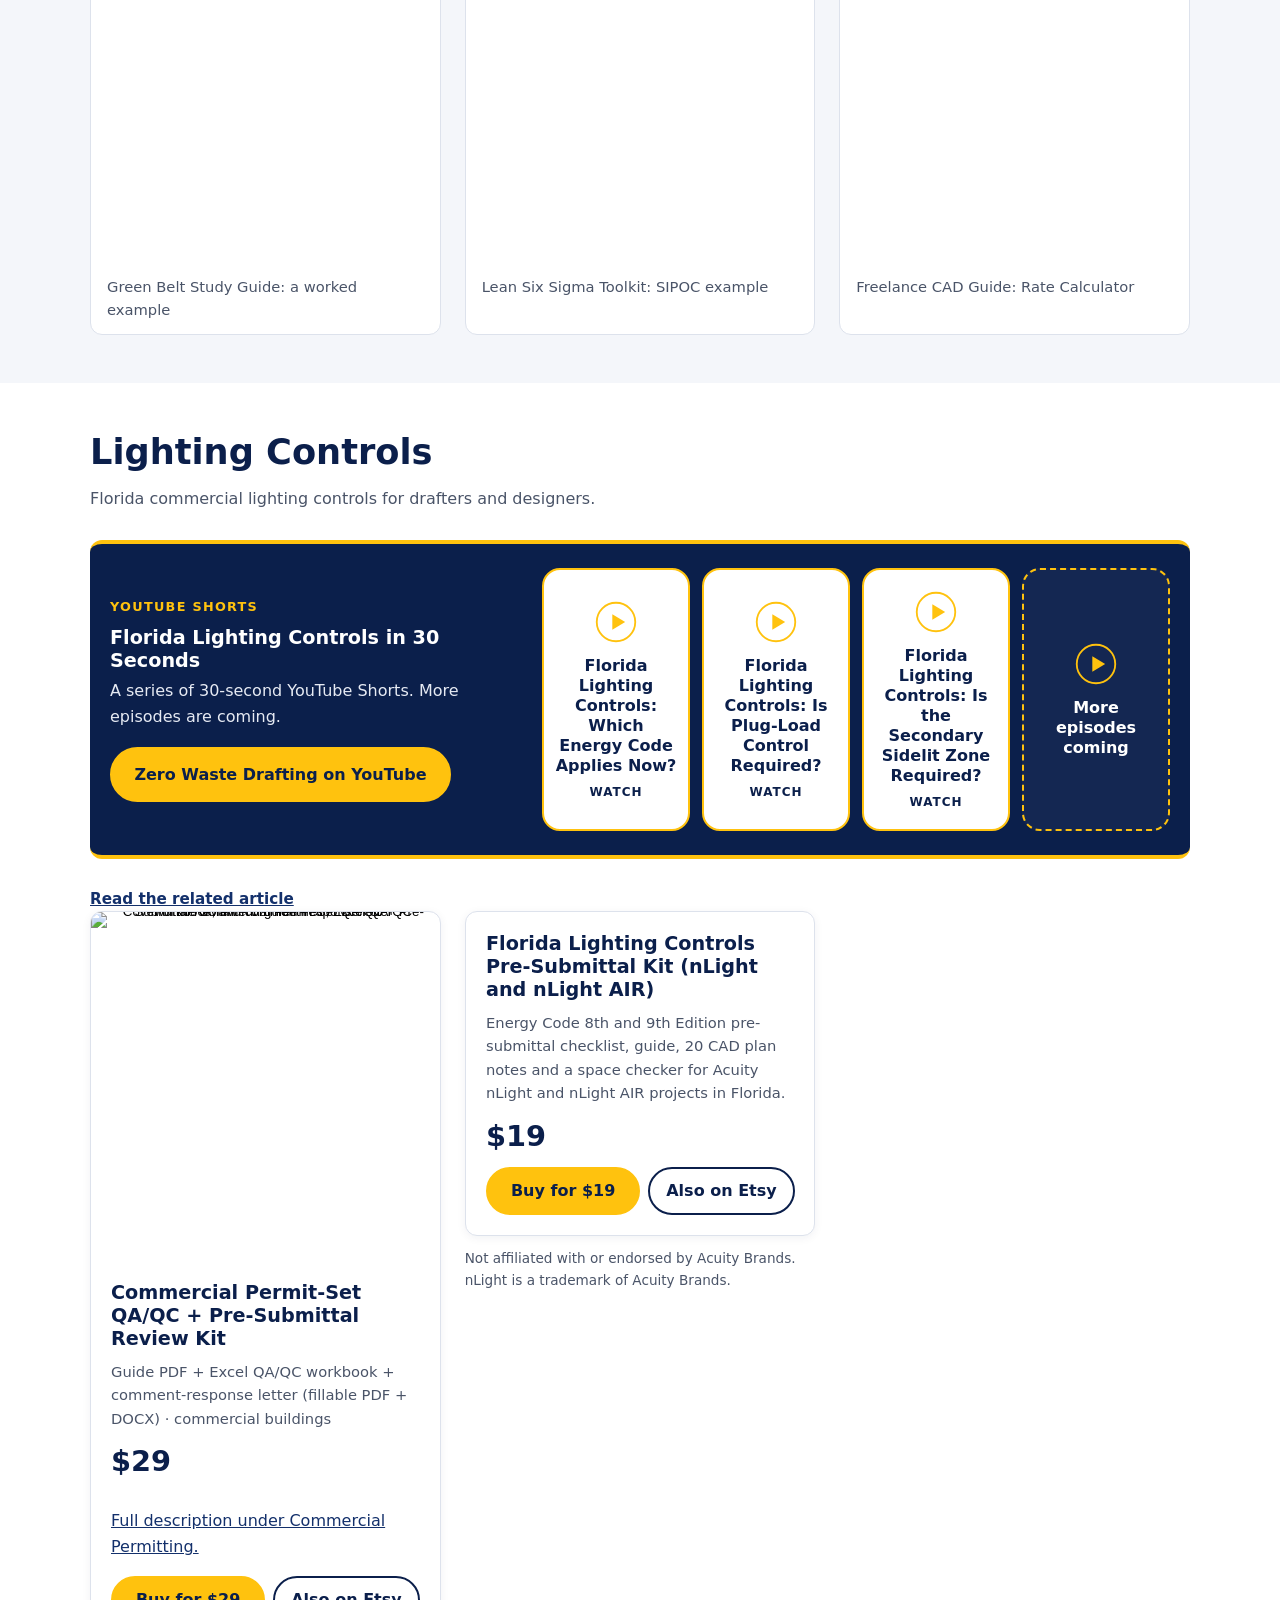
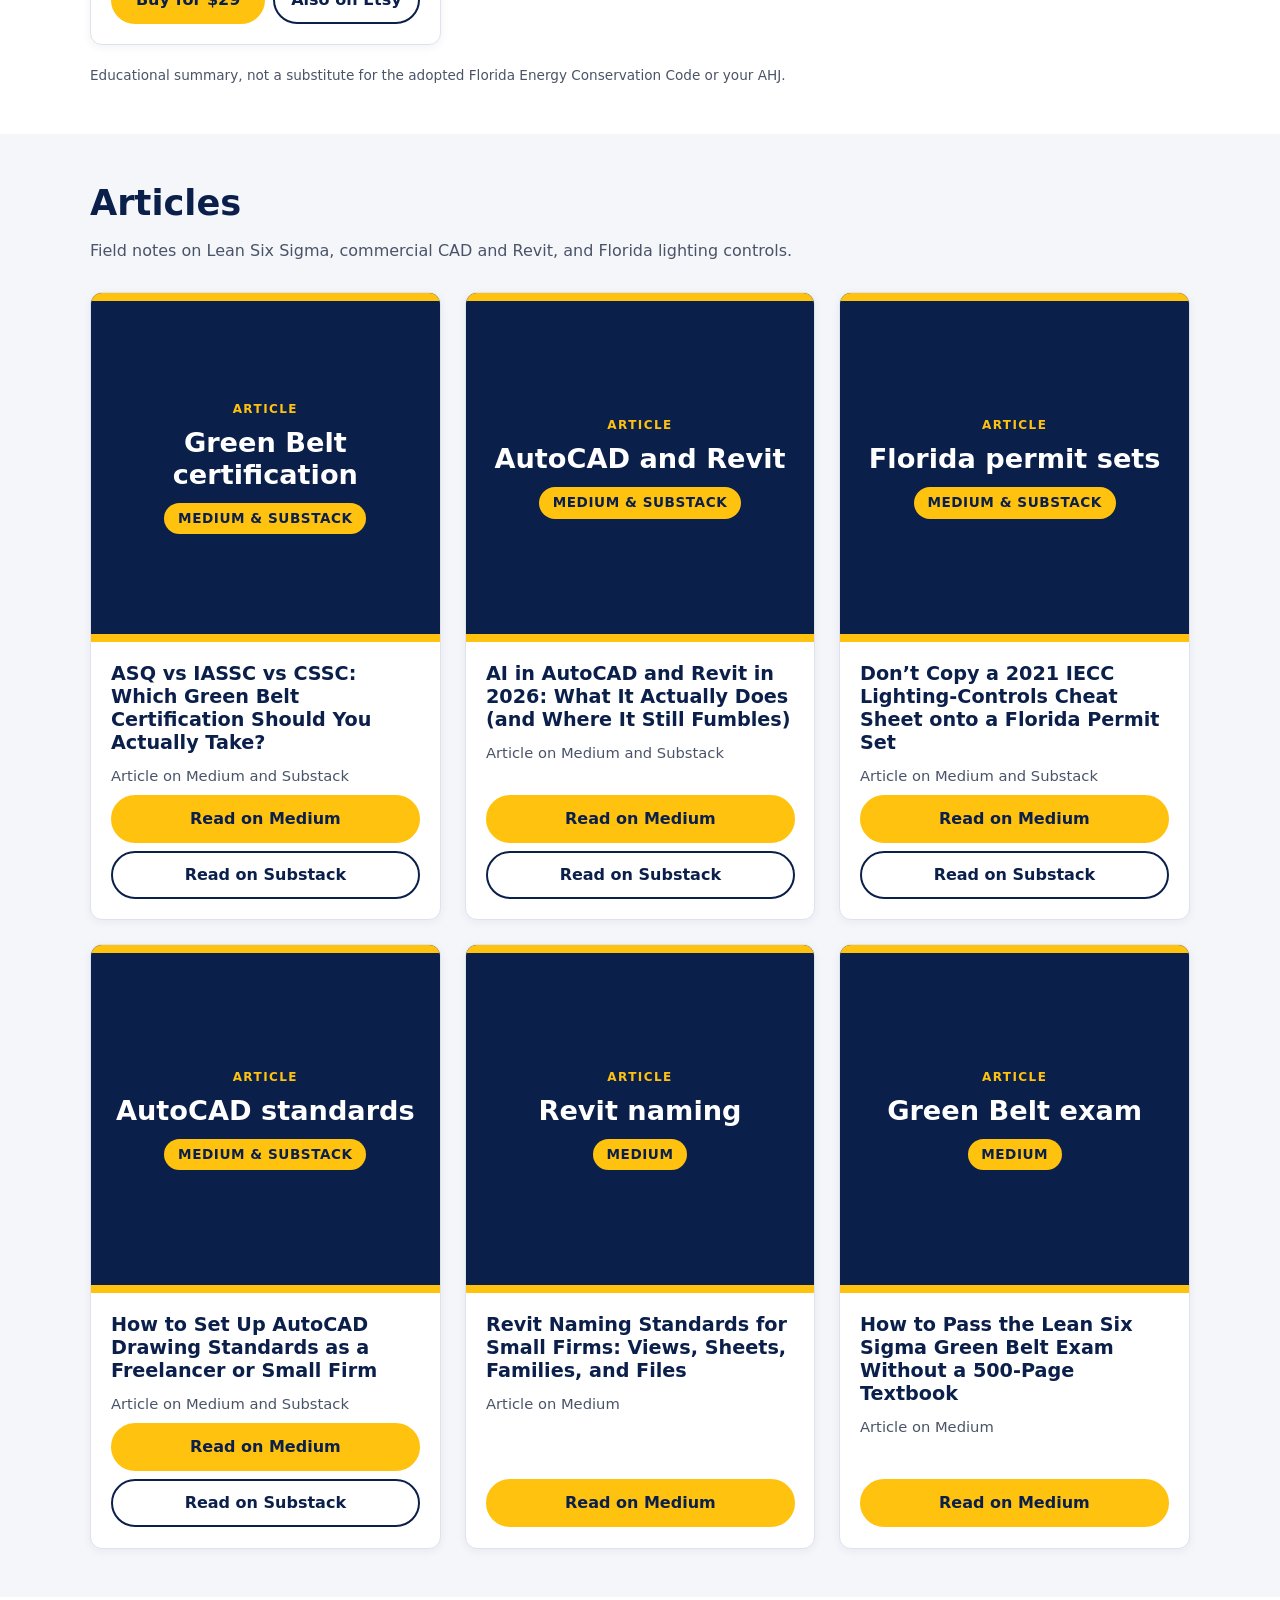
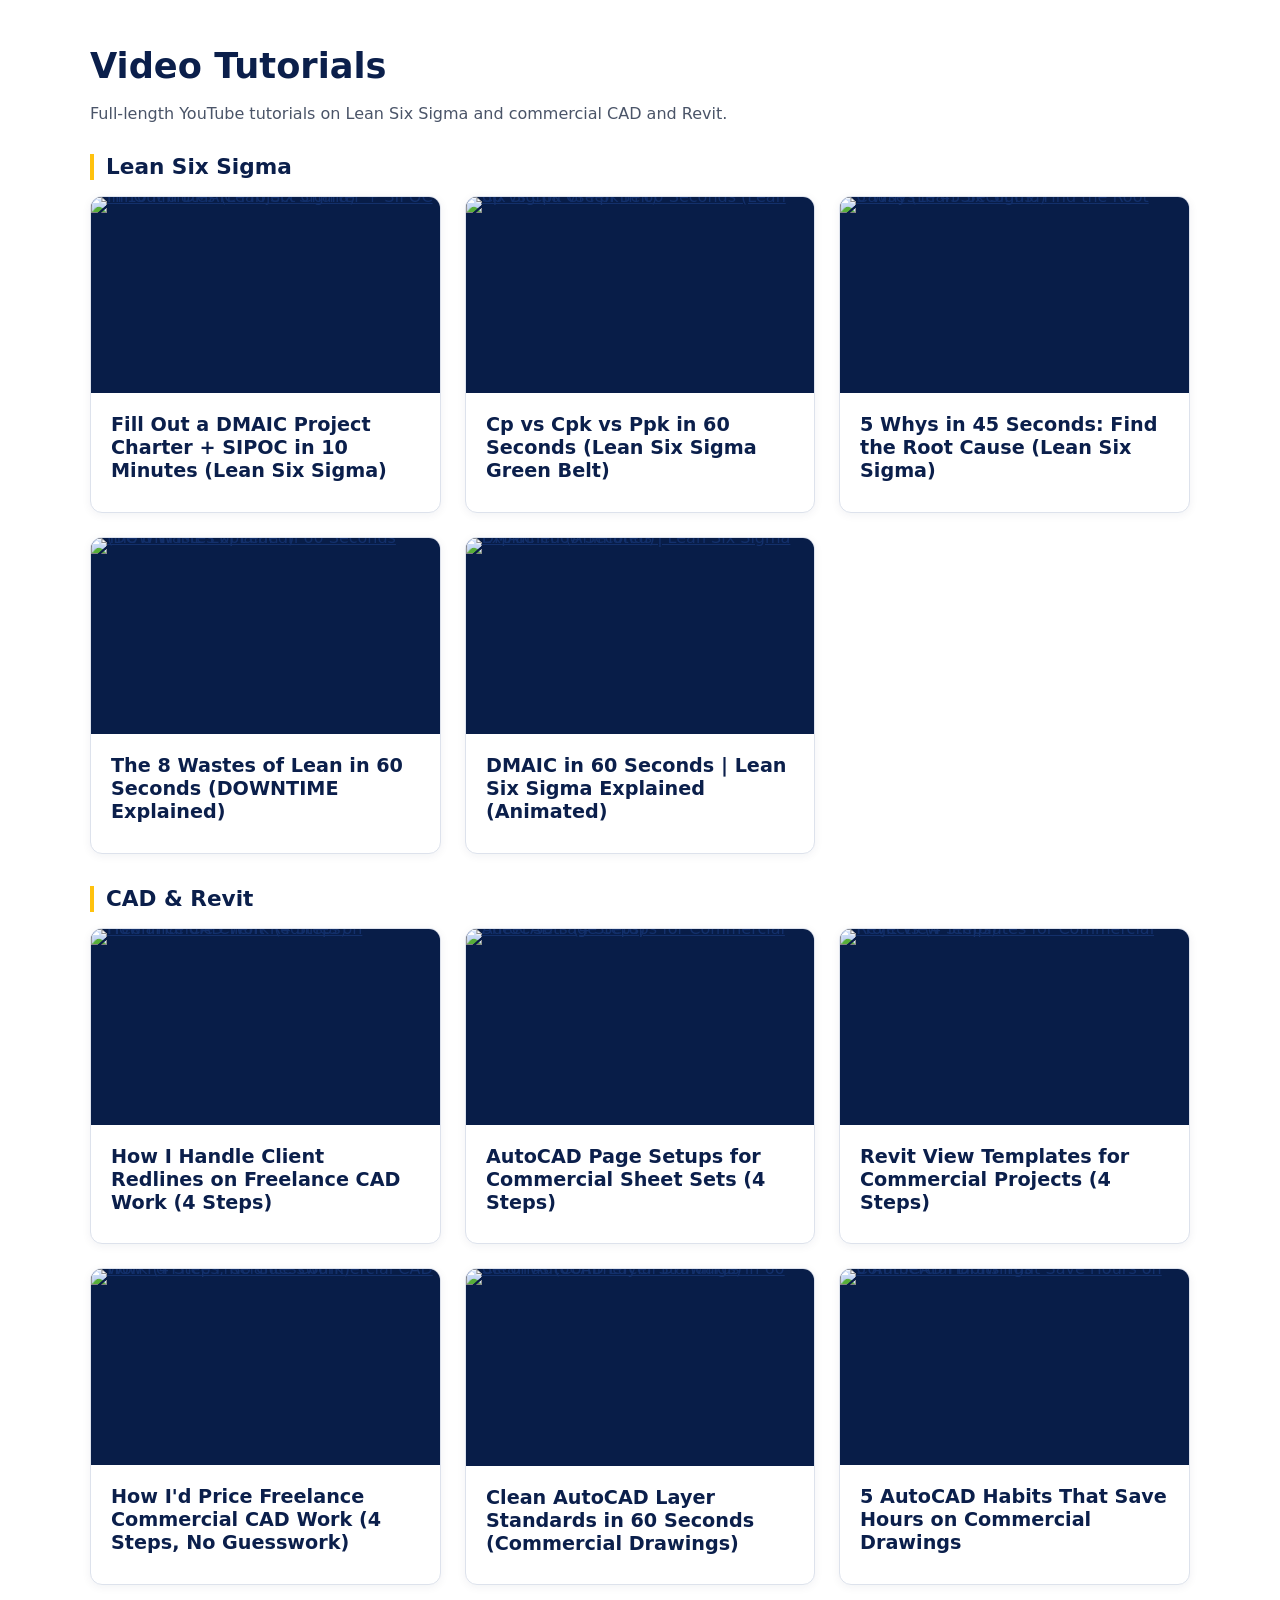
==== commit 83a50ba0: "Restore the single-page layout from before the shop split. Bring back the header and Video Tutorials" ====
--- a/index.html
+++ b/index.html
@@ -10,16 +10,16 @@
 
   <meta property="og:type" content="website">
   <meta property="og:site_name" content="Zero Waste Drafting">
-  <meta property="og:title" content="Zero Waste Drafting | Lean Six Sigma Study Guides, DMAIC Templates &amp; Freelance CAD Guide">
-  <meta property="og:description" content="Practical digital guides by Robin Wolfson, Six Sigma Black Belt and commercial CAD tech: a Green Belt study guide with a 75-question practice exam, DMAIC templates in PDF and Excel, and a freelance CAD drafting starter guide. Try 10 Green Belt questions free.">
+  <meta property="og:title" content="Zero Waste Drafting | Lean Six Sigma &amp; Commercial CAD Guides">
+  <meta property="og:description" content="Green Belt study guide + 75-question practice exam, DMAIC templates (PDF + Excel), and a freelance CAD drafting starter guide by Robin Wolfson. Free 10-question Green Belt quiz.">
   <meta property="og:image" content="https://robinwolfson.github.io/zero-waste-drafting/images/og-image.jpg">
   <meta property="og:image:width" content="1200">
   <meta property="og:image:height" content="675">
   <meta property="og:image:alt" content="Cover of The Lean Six Sigma Green Belt Study Guide by Robin Wolfson">
   <meta name="twitter:card" content="summary_large_image">
   <meta name="twitter:site" content="@RobinCWolfson">
-  <meta name="twitter:title" content="Zero Waste Drafting | Lean Six Sigma Study Guides, DMAIC Templates &amp; Freelance CAD Guide">
-  <meta name="twitter:description" content="Practical digital guides by Robin Wolfson, Six Sigma Black Belt and commercial CAD tech: a Green Belt study guide with a 75-question practice exam, DMAIC templates in PDF and Excel, and a freelance CAD drafting starter guide. Try 10 Green Belt questions free.">
+  <meta name="twitter:title" content="Zero Waste Drafting | Lean Six Sigma &amp; Commercial CAD Guides">
+  <meta name="twitter:description" content="Green Belt study guide + 75-question practice exam, DMAIC templates, and a freelance CAD drafting starter guide. Free 10-question Green Belt quiz.">
   <meta name="twitter:image" content="https://robinwolfson.github.io/zero-waste-drafting/images/og-image.jpg">
 
   <link rel="icon" href="images/favicon.svg" type="image/svg+xml">
@@ -32,13 +32,22 @@
 
   <header class="site-header">
     <div class="container header-inner">
-      <a class="brand" href="index.html">
+      <a class="brand" href="#top" aria-label="Zero Waste Drafting, back to top">
         <img src="images/favicon.svg" alt="" width="32" height="32">
         <span>Zero Waste Drafting</span>
       </a>
       <nav aria-label="Main">
         <ul class="nav-list">
-          <li><a href="index.html" aria-current="page">Home</a></li><li><a href="shop.html">Shop</a></li><li><a href="free.html">Free Resources</a></li><li><a href="learn.html">Articles & Videos</a></li>
+          <li><a href="#products">Products</a></li>
+          <li><a href="#bundles">Bundles</a></li>
+          <li><a href="#extras">Extras</a></li>
+          <li><a href="#lighting-controls">Lighting Controls</a></li>
+          <li><a href="#articles">Articles</a></li>
+          <li><a href="#videos">Videos</a></li>
+          <li><a href="#free-quiz">Free quiz</a></li>
+          <li><a href="#free-revit-sheet">Free Revit sheet</a></li>
+          <li><a href="#about">About</a></li>
+          <li><a href="#faq">FAQ</a></li>
         </ul>
       </nav>
     </div>
@@ -52,172 +61,747 @@
           <h1 id="hero-title">Practical guides and templates for Lean Six Sigma and commercial CAD drafting</h1>
           <p class="lead">Study for your Green Belt, run your next DMAIC project, or start freelancing on commercial building projects, with printable PDFs and Excel workbooks from a Six Sigma Black Belt.</p>
           <div class="hero-actions">
-            <a class="btn btn-primary" href="shop.html">Shop all products</a>
-            <a class="btn btn-ghost" href="#start-free">Start free</a>
-          </div>
-        </div>
-        <div class="hero-collage" aria-hidden="true">
-          <img src="images/green-belt-study-guide-cover.jpg" alt="" width="800" height="800">
-          <img src="images/commercial-autocad-bundle-cover.jpg" alt="" width="800" height="800">
-          <img src="images/freelance-revit-bundle-cover.jpg" alt="" width="800" height="800">
-          <img src="images/commercial-permit-set-qaqc-cover.jpg" alt="" width="800" height="800">
-        </div>
-      </div>
-    </section>
-
-    <section class="start-free" id="start-free" aria-labelledby="start-free-title">
+            <a class="btn btn-primary" href="https://buymeacoffee.com/robinwolfson/e/593113" target="_blank" rel="noopener">Get the free 10-question Green Belt quiz</a>
+            <a class="btn btn-ghost" href="#products">Browse the guides</a>
+          </div>
+        </div>
+      </div>
+    </section>
+
+    <section class="section" id="products" aria-labelledby="products-title">
       <div class="container">
-        <p class="eyebrow">Start free</p>
-        <h2 id="start-free-title">Try a guide, a cheat sheet, and the videos before you buy</h2>
-        <ul class="start-free-grid">
-          <li><a href="https://buymeacoffee.com/robinwolfson/e/593113" target="_blank" rel="noopener">Free 10-question Green Belt quiz<span>4-page PDF on Buy Me a Coffee. Details on the free resources page.</span></a></li>
-          <li><a href="#free-revit-sheet">Commercial Revit naming cheat sheet<span>One-page desk reference. Enter your work email and we’ll send the PDF.</span></a></li>
-          <li><a href="learn.html#videos">Free YouTube tutorials<span>13 long-form tutorials, plus the Florida lighting Shorts.</span></a></li>
-          <li><a href="learn.html#articles">Free articles<span>Six articles, from Green Belt certification to Revit naming.</span></a></li>
-        </ul>
-        <p style="margin-top:1rem"><a href="free.html">See all free resources</a></p>
-      </div>
-    </section>
-
-    <section class="section" aria-labelledby="topics-title">
+        <h2 id="products-title">The guides</h2>
+        <p class="section-intro">Instant digital downloads: printable US Letter PDFs, plus Excel workbooks where noted.</p>
+
+        <nav class="section-nav" aria-label="Product categories">
+          <ul>
+            <li><a href="#lean-six-sigma">Lean Six Sigma</a></li>
+            <li><a href="#cad">CAD</a></li>
+            <li><a href="#revit">Revit</a></li>
+            <li><a href="#bundles">Bundles</a></li>
+            <li><a href="#commercial-permitting">Commercial Permitting</a></li>
+            <li><a href="#extras">Extras</a></li>
+            <li><a href="#lighting-controls">Lighting Controls</a></li>
+          </ul>
+        </nav>
+
+        <section class="product-group" id="lean-six-sigma" aria-labelledby="lean-six-sigma-title">
+          <h2 id="lean-six-sigma-title">Lean Six Sigma</h2>
+          <div class="grid">
+            <article class="card">
+              <button type="button" class="card-image" aria-haspopup="dialog" aria-controls="product-lightbox" aria-label="View larger cover of Lean Six Sigma Green Belt Study Guide + 75-Question Practice Exam">
+                <img src="images/green-belt-study-guide-cover.jpg" width="800" height="800" loading="lazy" alt="Cover of The Lean Six Sigma Green Belt Study Guide: 36-page PDF guide, 75-question practice exam, plus a one-page formula cheat sheet">
+              </button>
+              <div class="card-body">
+                <h3><a class="card-title-link" href="https://buymeacoffee.com/robinwolfson/e/593083" target="_blank" rel="noopener">Lean Six Sigma Green Belt Study Guide + 75-Question Practice Exam</a></h3>
+                <p class="format">36-page PDF + 1-page formula cheat sheet (PDF)</p>
+                <p class="price"><span class="sr-only">Price: </span>$15</p>
+                <ul class="features">
+                  <li>Every DMAIC phase (Define, Measure, Analyze, Improve, Control), plus the Lean tools</li>
+                  <li>14 worked examples with every calculation shown, including sample size, Cp/Cpk, DPMO and sigma level, t-test, regression, FMEA and control chart limits</li>
+                  <li>75-question practice exam with an answer key and a short explanation for every question</li>
+                  <li>2-column formula sheet, 60-term glossary, exam-day tips and common traps</li>
+                  <li>One-page printable formula cheat sheet to keep beside you while you practice</li>
+                </ul>
+                <p class="note">Independent study aid. Not affiliated with or endorsed by ASQ, IASSC, or any certification body. Questions are original, not actual exam questions.</p>
+                <div class="purchase-actions">
+                  <a class="btn btn-primary" href="https://buymeacoffee.com/robinwolfson/e/593083" target="_blank" rel="noopener" aria-label="Buy the Green Belt Study Guide for $15 on Buy Me a Coffee (opens in a new tab)">Buy for $15</a>
+                  <a class="btn btn-secondary" href="https://zerowastedrafting.etsy.com/listing/4609955222/six-sigma-green-belt-study-guide-2026-75" target="_blank" rel="noopener" aria-label="Also on Etsy: Lean Six Sigma Green Belt Study Guide (opens in a new tab)">Also on Etsy</a>
+                </div>
+              </div>
+            </article>
+
+            <article class="card">
+              <button type="button" class="card-image" aria-haspopup="dialog" aria-controls="product-lightbox" aria-label="View larger cover of The Lean Six Sigma Toolkit">
+                <img src="images/lean-six-sigma-toolkit-cover.jpg" width="800" height="800" loading="lazy" alt="Cover of The Lean Six Sigma Toolkit: ready-to-use templates for DMAIC projects, 12-page PDF plus 5-tab Excel workbook">
+              </button>
+              <div class="card-body">
+                <h3><a class="card-title-link" href="https://buymeacoffee.com/robinwolfson/e/593067" target="_blank" rel="noopener">The Lean Six Sigma Toolkit</a></h3>
+                <p class="format">12-page PDF + 5-tab Excel workbook</p>
+                <p class="price"><span class="sr-only">Price: </span>$12</p>
+                <ul class="features">
+                  <li>One-page DMAIC tool map: purpose, key questions, tools and tollgate outputs for each phase</li>
+                  <li>DMAIC project charter template</li>
+                  <li>SIPOC template with a filled-in example, plus a 6M fishbone (Ishikawa) diagram</li>
+                  <li>5 Whys worksheet and control plan, each with a worked example and blanks, plus an 8 wastes (DOWNTIME) quick reference</li>
+                  <li>Fillable Excel workbook with 5 tabs: Project Charter, SIPOC, Fishbone (6M), 5 Whys and Control Plan</li>
+                </ul>
+                <div class="purchase-actions">
+                  <a class="btn btn-primary" href="https://buymeacoffee.com/robinwolfson/e/593067" target="_blank" rel="noopener" aria-label="Buy The Lean Six Sigma Toolkit for $12 on Buy Me a Coffee (opens in a new tab)">Buy for $12</a>
+                  <a class="btn btn-secondary" href="https://zerowastedrafting.etsy.com/listing/4609933231/dmaic-toolkit-lean-six-sigma-templates" target="_blank" rel="noopener" aria-label="Also on Etsy: The Lean Six Sigma Toolkit (opens in a new tab)">Also on Etsy</a>
+                </div>
+              </div>
+            </article>
+          </div>
+          <p class="related-reading"><a href="#green-belt-certification-article">Read the related article</a></p>
+        </section>
+
+        <section class="product-group" id="cad" aria-labelledby="cad-title">
+          <h2 id="cad-title">CAD</h2>
+          <div class="grid">
+            <article class="card">
+              <button type="button" class="card-image" aria-haspopup="dialog" aria-controls="product-lightbox" aria-label="View larger cover of The Freelance CAD Drafting Starter Guide">
+                <img src="images/freelance-cad-guide-cover.jpg" width="800" height="800" loading="lazy" alt="Cover of The Freelance CAD Drafting Starter Guide: launch a commercial drafting business the lean way, 17-page PDF plus 4-tab Excel workbook">
+              </button>
+              <div class="card-body">
+                <h3><a class="card-title-link" href="https://buymeacoffee.com/robinwolfson/e/593100" target="_blank" rel="noopener">The Freelance CAD Drafting Starter Guide</a></h3>
+                <p class="format">17-page PDF + 4-tab Excel workbook &middot; commercial buildings, AutoCAD &amp; Revit</p>
+                <p class="price"><span class="sr-only">Price: </span>$12</p>
+                <ul class="features">
+                  <li>8 commercial drafting niches (as-builts, tenant fit-outs, MEP and lighting plans, lighting controls, and more) and 3 questions to pick yours</li>
+                  <li>Pricing models (hourly, per sheet, per project) and a fill-in hourly rate worksheet</li>
+                  <li>Finding clients: a weekly pipeline routine and 3 outreach templates for architects, MEP firms, contractors and lighting reps</li>
+                  <li>Project intake checklist, AutoCAD and Revit drawing QA checklist, and a 30-day launch plan</li>
+                  <li>Excel workbook with 4 tabs: Rate Calculator, Quote Estimator, Leads &amp; Project Tracker, and Revision &amp; Comment Log</li>
+                </ul>
+                <p class="note">No income promises: you work out your own rate from your own numbers.</p>
+                <div class="purchase-actions">
+                  <a class="btn btn-primary" href="https://buymeacoffee.com/robinwolfson/e/593100" target="_blank" rel="noopener" aria-label="Buy The Freelance CAD Drafting Starter Guide for $12 on Buy Me a Coffee (opens in a new tab)">Buy for $12</a>
+                  <a class="btn btn-secondary" href="https://zerowastedrafting.etsy.com/listing/4609956156/freelance-cad-drafting-guide-commercial" target="_blank" rel="noopener" aria-label="Also on Etsy: The Freelance CAD Drafting Starter Guide (opens in a new tab)">Also on Etsy</a>
+                </div>
+              </div>
+            </article>
+
+            <article class="card" id="autocad-starter-kit">
+              <button type="button" class="card-image" aria-haspopup="dialog" aria-controls="product-lightbox" aria-label="View larger cover of Commercial AutoCAD Starter Kit">
+                <img src="images/commercial-autocad-starter-kit-cover.jpg" width="800" height="800" loading="lazy" alt="Cover of the Commercial AutoCAD Starter Kit: template, title blocks, and symbols for a first commercial job">
+              </button>
+              <div class="card-body">
+                <h3><a class="card-title-link" href="https://buymeacoffee.com/robinwolfson/e/597741" target="_blank" rel="noopener">Commercial AutoCAD Starter Kit</a></h3>
+                <p class="format">Starter drawing (DWG + DXF) + annotation library + setup guide + project folder kit &middot; commercial buildings, AutoCAD</p>
+                <p class="price"><span class="sr-only">Price: </span>$19</p>
+                <p>A client-ready AutoCAD setup for drafters just starting freelance commercial work. It includes a starter drawing you save as a .dwt, attributed title blocks, an annotation library, a project folder tree, and a short guide to plotting, xrefs, sheet sets, and handing off a first job.</p>
+                <div class="purchase-actions">
+                  <a class="btn btn-primary" href="https://buymeacoffee.com/robinwolfson/e/597741" target="_blank" rel="noopener" aria-label="Buy the Commercial AutoCAD Starter Kit for $19 on Buy Me a Coffee (opens in a new tab)">Buy for $19</a>
+                  <a class="btn btn-secondary" href="https://zerowastedrafting.etsy.com/listing/4615757637/commercial-autocad-starter-kit-for" target="_blank" rel="noopener" aria-label="Also on Etsy: Commercial AutoCAD Starter Kit (opens in a new tab)">Also on Etsy</a>
+                </div>
+              </div>
+            </article>
+
+            <article class="card" id="autocad-standards-pack">
+              <button type="button" class="card-image" aria-haspopup="dialog" aria-controls="product-lightbox" aria-label="View larger cover of The Commercial AutoCAD Standards Pack">
+                <img src="images/commercial-autocad-standards-pack-cover.jpg" width="800" height="800" loading="lazy" alt="Cover of The Commercial AutoCAD Standards Pack: written standard, template, and 27-page manual">
+              </button>
+              <div class="card-body">
+                <h3><a class="card-title-link" href="https://buymeacoffee.com/robinwolfson/e/597743" target="_blank" rel="noopener">The Commercial AutoCAD Standards Pack</a></h3>
+                <p class="format">Template (.dwt) + reference drawing + standards file + 27-page manual + Excel workbook &middot; commercial buildings, AutoCAD</p>
+                <p class="price"><span class="sr-only">Price: </span>$17</p>
+                <p>One written AutoCAD standard for commercial building drawings, already built into a template. It gives you the written rules, the drawing files that enforce them, and a checklist to confirm them before every issue.</p>
+                <div class="purchase-actions">
+                  <a class="btn btn-primary" href="https://buymeacoffee.com/robinwolfson/e/597743" target="_blank" rel="noopener" aria-label="Buy The Commercial AutoCAD Standards Pack for $17 on Buy Me a Coffee (opens in a new tab)">Buy for $17</a>
+                  <a class="btn btn-secondary" href="https://zerowastedrafting.etsy.com/listing/4615758689/autocad-standards-pack-commercial" target="_blank" rel="noopener" aria-label="Also on Etsy: The Commercial AutoCAD Standards Pack (opens in a new tab)">Also on Etsy</a>
+                </div>
+              </div>
+            </article>
+
+            <article class="card" id="ai-prompt-pack">
+              <div class="card-body">
+                <h3><a class="card-title-link" href="https://buymeacoffee.com/robinwolfson/e/599857" target="_blank" rel="noopener">AI Prompt Pack for CAD and Revit Drafters</a></h3>
+                <p class="format">PDF + editable text, 24 pages</p>
+                <p class="price"><span class="sr-only">Buy Me a Coffee price: </span>$12 <span class="was">Etsy $14</span></p>
+                <p>40 practical AI prompts for CAD and Revit work: Revit naming audits, first-pass plan notes, AutoCAD layer cleanup, sheet index and title-block text, RFIs and submittals, QA/QC checklists, Dynamo and AutoLISP starters, spec summaries and Lean drafting improvement. Every prompt includes an example and a check you still do.</p>
+                <p class="note">AI output is a first draft, not code-compliant on its own.</p>
+                <div class="purchase-actions">
+                  <a class="btn btn-primary" href="https://buymeacoffee.com/robinwolfson/e/599857" target="_blank" rel="noopener" aria-label="Buy the AI Prompt Pack for CAD and Revit Drafters for $12 on Buy Me a Coffee (opens in a new tab)">Buy on Buy Me a Coffee — $12</a>
+                  <a class="btn btn-secondary" href="https://www.etsy.com/listing/4620552083/ai-prompt-pack-for-cad-and-revit" target="_blank" rel="noopener" aria-label="Buy the AI Prompt Pack for CAD and Revit Drafters for $14 on Etsy (opens in a new tab)">Etsy — $14</a>
+                </div>
+              </div>
+            </article>
+          </div>
+          <p class="related-reading"><a href="#ai-autocad-revit-article">Read the related article</a></p>
+        </section>
+
+        <section class="product-group" id="revit" aria-labelledby="revit-title">
+          <h2 id="revit-title">Revit</h2>
+          <div class="grid">
+            <!-- Add new Revit product cards in this grid. Keep the Studio, Office, and 11+ seats cards in the grid below. -->
+            <article class="card card-revit" id="freelance-revit-playbook">
+              <button type="button" class="card-image" aria-haspopup="dialog" aria-controls="product-lightbox" aria-label="View larger cover of The Freelance Revit Playbook">
+                <img src="images/freelance-revit-playbook-cover.jpg" width="800" height="800" loading="lazy" alt="Cover of The Freelance Revit Playbook: scope, price, hand off, and QA Revit work for clients">
+              </button>
+              <div class="card-body">
+                <h3><a class="card-title-link" href="https://buymeacoffee.com/robinwolfson/e/597740" target="_blank" rel="noopener">The Freelance Revit Playbook</a></h3>
+                <p class="format">20-page PDF + fillable checklist + Excel worksheet &middot; commercial buildings</p>
+                <p class="price"><span class="sr-only">Price: </span>$17</p>
+                <p>You can already model and document in Revit. This playbook covers what goes wrong when you do it for clients: release years, workshared models, vague modeling depth, family scope creep, and messy handoffs.</p>
+                <p class="note">No income promises: the worksheet starts blank and you price from your own rate and logged hours. Not legal advice.</p>
+                <div class="purchase-actions">
+                  <a class="btn btn-primary" href="https://buymeacoffee.com/robinwolfson/e/597740" target="_blank" rel="noopener" aria-label="Buy The Freelance Revit Playbook for $17 on Buy Me a Coffee (opens in a new tab)">Buy for $17</a>
+                  <a class="btn btn-secondary" href="https://zerowastedrafting.etsy.com/listing/4615769344/the-freelance-revit-playbook-scope-price" target="_blank" rel="noopener" aria-label="Also on Etsy: The Freelance Revit Playbook (opens in a new tab)">Also on Etsy</a>
+                </div>
+              </div>
+            </article>
+
+            <article class="card card-revit">
+              <button type="button" class="card-image" aria-haspopup="dialog" aria-controls="product-lightbox" aria-label="View larger cover of The Commercial Revit Template & Standards Pack">
+                <img src="images/revit-template-pack-cover.jpg" width="800" height="800" loading="lazy" alt="Cover of The Commercial Revit Template &amp; Standards Pack">
+              </button>
+              <div class="card-body">
+                <h3><a class="card-title-link" href="https://buymeacoffee.com/robinwolfson/e/593881" target="_blank" rel="noopener">The Commercial Revit Template &amp; Standards Pack</a></h3>
+                <p class="format">24-page PDF + 9-tab Excel workbook</p>
+                <p class="price"><span class="sr-only">Price: </span>$15</p>
+                <p>A written Revit template standard for commercial buildings, with a 14-step setup order, naming conventions for views, sheets, families and worksets, view templates and filters, title block and sheet standards, and lighting fixture and controls schedules.</p>
+                <ul class="features">
+                  <li>Naming tables and sheet index template in Excel</li>
+                  <li>43-item pre-issue QA/QC checklist</li>
+                  <li>Lighting fixture, controls, door and room schedule fields</li>
+                  <li>Standards and tools, not a Revit .rte file</li>
+                </ul>
+                <div class="purchase-actions">
+                  <a class="btn btn-primary" href="https://buymeacoffee.com/robinwolfson/e/593881" target="_blank" rel="noopener" aria-label="Buy The Commercial Revit Template &amp; Standards Pack for $15 on Buy Me a Coffee (opens in a new tab)">Buy for $15</a>
+                  <a class="btn btn-secondary" href="https://zerowastedrafting.etsy.com/listing/4609957298/revit-template-standards-for-commercial" target="_blank" rel="noopener" aria-label="Also on Etsy: The Commercial Revit Template and Standards Pack (opens in a new tab)">Also on Etsy</a>
+                </div>
+                <p class="classroom-cue"><a href="#classroom-license">Teaching? Get the Classroom License</a></p>
+              </div>
+            </article>
+
+            <article class="card card-revit" id="classroom-license">
+              <button type="button" class="card-image" aria-haspopup="dialog" aria-controls="product-lightbox" aria-label="View larger cover of Commercial Revit Template & Standards Pack, Classroom License">
+                <img src="images/revit-classroom-license-cover.jpg" width="800" height="800" loading="lazy" alt="Cover of the Commercial Revit Template &amp; Standards Pack, Classroom License, for commercial buildings">
+              </button>
+              <div class="card-body">
+                <h3><a class="card-title-link" href="https://buymeacoffee.com/robinwolfson/e/594979" target="_blank" rel="noopener">Commercial Revit Template &amp; Standards Pack, Classroom License</a></h3>
+                <p class="format">Guide, workbook, and 8 student exercises &middot; commercial buildings</p>
+                <p class="price"><span class="sr-only">Price: </span>$49</p>
+                <ul class="features">
+                  <li>One instructor can share the guide, workbook, and 8 student exercises with their own students</li>
+                  <li>An answer key with grading checklists is emailed after instructor verification</li>
+                </ul>
+                <a class="btn btn-primary btn-block" href="https://buymeacoffee.com/robinwolfson/e/594979" target="_blank" rel="noopener" aria-label="Buy the Commercial Revit Template and Standards Pack Classroom License for $49 on Buy Me a Coffee (opens in a new tab)">Buy for $49</a>
+              </div>
+            </article>
+          </div>
+          <div class="grid">
+            <article class="card card-revit" id="studio-team-license">
+              <div class="license-banner" aria-hidden="true">
+                <p class="license-kicker">Zero Waste Drafting</p>
+                <p class="license-name">Studio Team License</p>
+                <p class="license-pill">5 users</p>
+                <p class="license-includes">Commercial Revit Template &amp; Standards Pack<br>Freelance CAD Drafting Starter Guide</p>
+              </div>
+              <div class="card-body">
+                <h3><a class="card-title-link" href="https://buymeacoffee.com/robinwolfson/e/595451" target="_blank" rel="noopener">Studio Team License</a></h3>
+                <p class="format">Up to 5 users</p>
+                <p class="price"><span class="sr-only">Price: </span>$79</p>
+                <ul class="features">
+                  <li>Commercial Revit Template &amp; Standards Pack</li>
+                  <li>The Freelance CAD Drafting Starter Guide</li>
+                  <li>For a team of up to 5</li>
+                </ul>
+                <a class="btn btn-primary btn-block" href="https://buymeacoffee.com/robinwolfson/e/595451" target="_blank" rel="noopener" aria-label="Buy the Studio Team License for $79 on Buy Me a Coffee (opens in a new tab)">Buy for $79</a>
+              </div>
+            </article>
+
+            <article class="card card-revit" id="office-team-license">
+              <div class="license-banner" aria-hidden="true">
+                <p class="license-kicker">Zero Waste Drafting</p>
+                <p class="license-name">Office Team License</p>
+                <p class="license-pill">10 users</p>
+                <p class="license-includes">Commercial Revit Template &amp; Standards Pack<br>Freelance CAD Drafting Starter Guide</p>
+              </div>
+              <div class="card-body">
+                <h3><a class="card-title-link" href="https://buymeacoffee.com/robinwolfson/e/595452" target="_blank" rel="noopener">Office Team License</a></h3>
+                <p class="format">Up to 10 users</p>
+                <p class="price"><span class="sr-only">Price: </span>$139</p>
+                <ul class="features">
+                  <li>Commercial Revit Template &amp; Standards Pack</li>
+                  <li>The Freelance CAD Drafting Starter Guide</li>
+                  <li>For a team of up to 10</li>
+                </ul>
+                <a class="btn btn-primary btn-block" href="https://buymeacoffee.com/robinwolfson/e/595452" target="_blank" rel="noopener" aria-label="Buy the Office Team License for $139 on Buy Me a Coffee (opens in a new tab)">Buy for $139</a>
+              </div>
+            </article>
+
+            <article class="card card-revit team-quote" id="team-license-quote">
+              <div class="license-banner" aria-hidden="true">
+                <p class="license-kicker">Zero Waste Drafting</p>
+                <p class="license-name">11+ seats</p>
+                <p class="license-pill">Quoted by email</p>
+              </div>
+              <div class="card-body">
+                <h3>11+ seats</h3>
+                <p class="format">Quoted by email</p>
+                <p>For 11 or more seats, email <a href="mailto:robinwolfson.drafting@gmail.com">robinwolfson.drafting<wbr>@gmail.com</a>.</p>
+                <a class="btn btn-primary btn-block" href="mailto:robinwolfson.drafting@gmail.com">Email for a quote</a>
+              </div>
+            </article>
+          </div>
+        </section>
+
+        <section class="product-group" id="bundles" aria-labelledby="bundles-title">
+          <h2 id="bundles-title">Bundles</h2>
+          <p class="section-intro">Get the guides together and pay less than buying them separately.</p>
+          <div class="bundle-grid">
+            <article class="card bundle">
+              <button type="button" class="card-image" aria-haspopup="dialog" aria-controls="product-lightbox" aria-label="View larger cover of Lean Six Sigma Bundle">
+                <img src="images/green-belt-bundle-cover.jpg" width="800" height="800" loading="lazy" alt="Cover of the Lean Six Sigma Green Belt Bundle: the Green Belt Study Guide and the Lean Six Sigma Toolkit">
+              </button>
+              <div class="card-body">
+                <h3><a class="card-title-link" href="https://buymeacoffee.com/robinwolfson/e/593126" target="_blank" rel="noopener">Lean Six Sigma Bundle</a></h3>
+                <p class="price"><span class="sr-only">Bundle price: </span>$22 <span class="was"><span class="sr-only">instead of </span><s>$27</s> separately</span></p>
+                <p class="save">Save $5</p>
+                <ul class="features">
+                  <li>Green Belt Study Guide: 36-page PDF with worked examples and the 75-question practice exam ($15)</li>
+                  <li>One-page formula cheat sheet PDF</li>
+                  <li>Lean Six Sigma Toolkit: 12-page PDF of DMAIC templates and the 5-tab Excel workbook ($12)</li>
+                </ul>
+                <div class="purchase-actions">
+                  <a class="btn btn-primary" href="https://buymeacoffee.com/robinwolfson/e/593126" target="_blank" rel="noopener" aria-label="Buy the Lean Six Sigma Bundle for $22 on Buy Me a Coffee (opens in a new tab)">Buy the bundle for $22</a>
+                  <a class="btn btn-secondary" href="https://zerowastedrafting.etsy.com/listing/4609959548/six-sigma-green-belt-bundle-study-guide" target="_blank" rel="noopener" aria-label="Also on Etsy: Lean Six Sigma Bundle (opens in a new tab)">Also on Etsy</a>
+                </div>
+              </div>
+            </article>
+
+            <article class="card bundle" id="commercial-autocad-bundle">
+              <button type="button" class="card-image" aria-haspopup="dialog" aria-controls="product-lightbox" aria-label="View larger cover of The Commercial AutoCAD Bundle">
+                <img src="images/commercial-autocad-bundle-cover.jpg" width="800" height="800" loading="lazy" alt="Cover of The Commercial AutoCAD Bundle: the Freelance CAD Drafting Starter Guide, Commercial AutoCAD Starter Kit, and CAD Standards Pack">
+              </button>
+              <div class="card-body">
+                <h3><a class="card-title-link" href="https://buymeacoffee.com/robinwolfson/e/597753" target="_blank" rel="noopener">The Commercial AutoCAD Bundle</a></h3>
+                <p class="price"><span class="sr-only">Bundle price: </span>$39 <span class="was"><span class="sr-only">instead of </span><s>$48</s> separately</span></p>
+                <p class="save">Save $9</p>
+                <ul class="features">
+                  <li>Freelance CAD Drafting Starter Guide: 17-page PDF + 4-tab Excel workbook ($12)</li>
+                  <li>Commercial AutoCAD Starter Kit: starter drawing (DWG + DXF), annotation library, setup guide, and project folder kit ($19)</li>
+                  <li>The Commercial AutoCAD Standards Pack: template, 27-page manual, and Excel workbook ($17)</li>
+                </ul>
+                <p class="note">No income promises: you work out your own rate from your own numbers. Not legal advice and not a substitute for a licensed design professional.</p>
+                <div class="purchase-actions">
+                  <a class="btn btn-primary" href="https://buymeacoffee.com/robinwolfson/e/597753" target="_blank" rel="noopener" aria-label="Buy The Commercial AutoCAD Bundle for $39 on Buy Me a Coffee (opens in a new tab)">Buy the bundle for $39</a>
+                  <a class="btn btn-secondary" href="https://zerowastedrafting.etsy.com/listing/4615785177/commercial-autocad-bundle-freelance-cad" target="_blank" rel="noopener" aria-label="Also on Etsy: The Commercial AutoCAD Bundle (opens in a new tab)">Also on Etsy</a>
+                </div>
+              </div>
+            </article>
+
+            <article class="card bundle" id="freelance-revit-bundle">
+              <button type="button" class="card-image" aria-haspopup="dialog" aria-controls="product-lightbox" aria-label="View larger cover of The Freelance Revit Bundle">
+                <img src="images/freelance-revit-bundle-cover.jpg" width="800" height="800" loading="lazy" alt="Cover of The Freelance Revit Bundle: the Commercial Revit Template &amp; Standards Pack and The Freelance Revit Playbook">
+              </button>
+              <div class="card-body">
+                <h3><a class="card-title-link" href="https://buymeacoffee.com/robinwolfson/e/597754" target="_blank" rel="noopener">The Freelance Revit Bundle</a></h3>
+                <p class="price"><span class="sr-only">Bundle price: </span>$26 <span class="was"><span class="sr-only">instead of </span><s>$32</s> separately</span></p>
+                <p class="save">Save $6</p>
+                <ul class="features">
+                  <li>Commercial Revit Template &amp; Standards Pack: 24-page PDF + 9-tab Excel workbook ($15)</li>
+                  <li>The Freelance Revit Playbook: 20-page PDF + fillable checklist + Excel worksheet ($17)</li>
+                </ul>
+                <p class="note">The Revit pack is a written standard and a set of tools, not a Revit .rte file. No income promises: the worksheet starts blank and you price from your own rate and logged hours. Not legal advice.</p>
+                <div class="purchase-actions">
+                  <a class="btn btn-primary" href="https://buymeacoffee.com/robinwolfson/e/597754" target="_blank" rel="noopener" aria-label="Buy The Freelance Revit Bundle for $26 on Buy Me a Coffee (opens in a new tab)">Buy the bundle for $26</a>
+                  <a class="btn btn-secondary" href="https://zerowastedrafting.etsy.com/listing/4615786025/freelance-revit-bundle-commercial" target="_blank" rel="noopener" aria-label="Also on Etsy: The Freelance Revit Bundle (opens in a new tab)">Also on Etsy</a>
+                </div>
+              </div>
+            </article>
+          </div>
+        </section>
+
+        <section class="product-group" id="commercial-permitting" aria-labelledby="commercial-permitting-title">
+          <h2 id="commercial-permitting-title">Commercial Permitting</h2>
+          <div class="grid">
+            <article class="card" id="permit-qaqc">
+              <button type="button" class="card-image" aria-haspopup="dialog" aria-controls="product-lightbox" aria-label="View larger cover of Commercial Permit-Set QA/QC + Pre-Submittal Review Kit">
+                <img src="images/commercial-permit-set-qaqc-cover.jpg" width="800" height="800" loading="lazy" alt="Cover of the Commercial Permit-Set QA/QC + Pre-Submittal Review Kit: guide PDF, Excel QA/QC workbook, and comment-response letter">
+              </button>
+              <div class="card-body">
+                <h3><a class="card-title-link" href="https://buymeacoffee.com/robinwolfson/e/595488" target="_blank" rel="noopener">Commercial Permit-Set QA/QC + Pre-Submittal Review Kit</a></h3>
+                <p class="format">Guide PDF + Excel QA/QC workbook + comment-response letter (fillable PDF + DOCX) &middot; commercial buildings</p>
+                <p class="price"><span class="sr-only">Price: </span>$29</p>
+                <ul class="features">
+                  <li>Guide PDF on how commercial plan review works, a check-before-submit workflow, and how to answer comments</li>
+                  <li>Excel QA/QC workbook with 197 sourced checklist items, coordination checks, a defect log, and calculators you fill from the adopted code</li>
+                  <li>Interactive 33-field comment-response letter (fillable PDF) and an editable Word file</li>
+                  <li>Sourced from published U.S. commercial plan-review checklists, with rows marked where jurisdictions disagree</li>
+                </ul>
+                <p class="note">Pre-submittal process kit for commercial sets. Not legal or code advice, not a code review, and not a guarantee of permit approval or code compliance. Confirm requirements with the authority having jurisdiction.</p>
+                <div class="purchase-actions">
+                  <a class="btn btn-primary" href="https://buymeacoffee.com/robinwolfson/e/595488" target="_blank" rel="noopener" aria-label="Buy the Commercial Permit-Set QA/QC + Pre-Submittal Review Kit for $29 on Buy Me a Coffee (opens in a new tab)">Buy for $29</a>
+                  <a class="btn btn-secondary" href="https://zerowastedrafting.etsy.com/listing/4611461235/commercial-permit-set-qaqc-checklist-pre" target="_blank" rel="noopener" aria-label="Also on Etsy: Commercial Permit-Set QA/QC + Pre-Submittal Review Kit (opens in a new tab)">Also on Etsy</a>
+                </div>
+              </div>
+            </article>
+          </div>
+        </section>
+      </div>
+    </section>
+
+    <section class="section" id="extras" aria-labelledby="extras-title">
       <div class="container">
-        <h2 id="topics-title">What are you working on?</h2>
-        <p class="section-intro">Pick a topic and the shop opens with that filter on.</p>
-        <div class="topic-grid">
-          <a class="topic-tile" href="shop.html?topic=lss">
-            <p class="topic-kicker">Lean Six Sigma</p>
-            <h3>Studying for a Green Belt</h3>
-            <p>Study guide with a 75-question practice exam, DMAIC toolkit, and the bundle.</p>
-            <span class="topic-go">Shop Lean Six Sigma</span>
-          </a>
-          <a class="topic-tile" href="shop.html?topic=cad">
-            <p class="topic-kicker">CAD &amp; Revit</p>
-            <h3>Drafting in AutoCAD or Revit</h3>
-            <p>Freelance guides, AutoCAD starter and standards kits, the Revit template pack, and the AI prompt pack.</p>
-            <span class="topic-go">Shop CAD &amp; Revit</span>
-          </a>
-          <a class="topic-tile" href="shop.html?topic=lighting">
-            <p class="topic-kicker">Lighting Controls</p>
-            <h3>Lighting controls and permit sets</h3>
-            <p>Florida nLight pre-submittal kit and the commercial permit-set QA/QC kit.</p>
-            <span class="topic-go">Shop Lighting Controls</span>
-          </a>
-          <a class="topic-tile" href="shop.html?topic=bundles">
-            <p class="topic-kicker">Bundles</p>
-            <h3>Get the guides together</h3>
-            <p>Lean Six Sigma, Commercial AutoCAD, and Freelance Revit bundles.</p>
-            <span class="topic-go">Shop bundles</span>
-          </a>
-          <a class="topic-tile" href="shop.html?topic=licenses">
-            <p class="topic-kicker">Licenses</p>
-            <h3>Classroom and team licenses</h3>
-            <p>Classroom license, Studio (5), Office (10), and a quote for 11 or more seats.</p>
-            <span class="topic-go">Shop licenses</span>
-          </a>
-          <a class="topic-tile" href="shop.html?topic=prints">
-            <p class="topic-kicker">Prints/Extras</p>
-            <h3>Calendar and posters</h3>
-            <p>Physical print-on-demand items, sold only on Etsy.</p>
-            <span class="topic-go">Shop prints</span>
-          </a>
-        </div>
-      </div>
-    </section>
-
-    <section class="section section-alt" aria-labelledby="featured-title">
+        <h2 id="extras-title">Extras</h2>
+        <p class="section-intro">Physical print-on-demand items, sold only on Etsy.</p>
+        <div class="grid">
+          <article class="card" id="drafting-scenes-calendar">
+            <button type="button" class="card-image" aria-haspopup="dialog" aria-controls="product-lightbox" aria-label="View larger image of the 2027 Drafting Scenes Wall Calendar">
+              <img src="images/2027-drafting-scenes-wall-calendar.jpg" width="913" height="1400" loading="lazy" alt="Cover of the 2027 Drafting Scenes wall calendar: a gold and blue wireframe city rising from a blueprint on a drafting table, titled A Year in Revit and CAD">
+            </button>
+            <div class="card-body">
+              <h3><a class="card-title-link" href="https://www.etsy.com/listing/4621033798" target="_blank" rel="noopener">2027 Drafting Scenes Wall Calendar</a></h3>
+              <p class="format">11x17 wall calendar &middot; plus shipping</p>
+              <p class="price"><span class="sr-only">Price: </span>$36</p>
+              <p>12 bold Revit and CAD drafting scenes, one per month, each with a Revit tip, plus US holidays and moon phases.</p>
+              <div class="purchase-actions">
+                <a class="btn btn-primary" href="https://www.etsy.com/listing/4621033798" target="_blank" rel="noopener" aria-label="Buy the 2027 Drafting Scenes Wall Calendar for $36 plus shipping on Etsy (opens in a new tab)">Buy on Etsy</a>
+              </div>
+            </div>
+          </article>
+
+          <article class="card" id="revit-naming-poster">
+            <button type="button" class="card-image" aria-haspopup="dialog" aria-controls="product-lightbox" aria-label="View larger image of the Revit Naming Standards Poster (18x24)">
+              <img src="images/revit-naming-standards-poster-18x24.jpg" width="900" height="1200" loading="lazy" alt="18 by 24 Revit Naming Standards poster: an enhanced matte print of naming rules for views, sheets, families, worksets, and project files">
+            </button>
+            <div class="card-body">
+              <h3><a class="card-title-link" href="https://www.etsy.com/listing/4619695521" target="_blank" rel="noopener">Revit Naming Standards Poster (18x24)</a></h3>
+              <p class="format">18x24 enhanced matte print &middot; plus shipping</p>
+              <p class="price"><span class="sr-only">Price: </span>$29</p>
+              <p>An enhanced matte print of Revit naming conventions.</p>
+              <div class="purchase-actions">
+                <a class="btn btn-primary" href="https://www.etsy.com/listing/4619695521" target="_blank" rel="noopener" aria-label="Buy the Revit Naming Standards Poster for $29 plus shipping on Etsy (opens in a new tab)">Buy on Etsy</a>
+              </div>
+            </div>
+          </article>
+
+          <article class="card" id="cad-drafting-poster">
+            <button type="button" class="card-image" aria-haspopup="dialog" aria-controls="product-lightbox" aria-label="View larger image of the CAD Drafting Standards Poster (18x24)">
+              <img src="images/cad-drafting-standards-poster-18x24.jpg" width="900" height="1200" loading="lazy" alt="18 by 24 CAD Drafting Standards poster: an enhanced matte AutoCAD reference print covering NCS/AIA layer naming, lineweights, text heights, and sheet naming">
+            </button>
+            <div class="card-body">
+              <h3><a class="card-title-link" href="https://www.etsy.com/listing/4620179623" target="_blank" rel="noopener">CAD Drafting Standards Poster (18x24)</a></h3>
+              <p class="format">18x24 enhanced matte print &middot; plus shipping</p>
+              <p class="price"><span class="sr-only">Price: </span>$29</p>
+              <p>An AutoCAD reference print covering NCS/AIA layer naming, lineweights, text heights, and sheet naming.</p>
+              <div class="purchase-actions">
+                <a class="btn btn-primary" href="https://www.etsy.com/listing/4620179623" target="_blank" rel="noopener" aria-label="Buy the CAD Drafting Standards Poster for $29 plus shipping on Etsy (opens in a new tab)">Buy on Etsy</a>
+              </div>
+            </div>
+          </article>
+        </div>
+      </div>
+    </section>
+
+    <section class="section section-alt" id="preview" aria-labelledby="preview-title">
       <div class="container">
-        <div class="section-heading">
-          <div>
-            <h2 id="featured-title">Popular right now</h2>
-            <p class="section-intro">Four places to start. Every price matches the shop.</p>
-          </div>
-          <a href="shop.html">See all products</a>
-        </div>
+        <h2 id="preview-title">A look inside</h2>
+        <div class="preview-grid">
+          <figure>
+            <img src="images/preview-green-belt-worked-example.jpg" width="800" height="800" loading="lazy" alt="Sample page from the Green Belt Study Guide showing a worked example with the calculation steps">
+            <figcaption>Green Belt Study Guide: a worked example</figcaption>
+          </figure>
+          <figure>
+            <img src="images/preview-toolkit-sipoc-example.jpg" width="800" height="800" loading="lazy" alt="Sample page from the Lean Six Sigma Toolkit showing a filled-in SIPOC example">
+            <figcaption>Lean Six Sigma Toolkit: SIPOC example</figcaption>
+          </figure>
+          <figure>
+            <img src="images/preview-cad-rate-calculator.jpg" width="800" height="800" loading="lazy" alt="Preview of the Rate Calculator tab in the Freelance CAD Drafting Starter Workbook">
+            <figcaption>Freelance CAD Guide: Rate Calculator</figcaption>
+          </figure>
+        </div>
+      </div>
+    </section>
+
+    <section class="section" id="lighting-controls" aria-labelledby="lighting-controls-title">
+      <div class="container">
+        <h2 id="lighting-controls-title">Lighting Controls</h2>
+        <p class="section-intro">Florida commercial lighting controls for drafters and designers.</p>
+
+        <div class="shorts-panel">
+          <span id="lighting-shorts"></span>
+          <div class="shorts-layout">
+            <div class="shorts-copy">
+              <p class="eyebrow">YouTube Shorts</p>
+              <h3>Florida Lighting Controls in 30 Seconds</h3>
+              <p>A series of 30-second YouTube Shorts. More episodes are coming.</p>
+              <p class="shorts-actions">
+                <a class="btn btn-primary" href="https://www.youtube.com/@ZeroWasteDrafting" target="_blank" rel="noopener" aria-label="Zero Waste Drafting on YouTube (opens in a new tab)">Zero Waste Drafting on YouTube</a>
+              </p>
+            </div>
+            <!-- One episode per line. Add a Short, or replace a coming-soon line, with:
+                 <li><a href="https://www.youtube.com/shorts/VIDEO_ID">Episode title</a></li> -->
+            <ol class="episode-list" aria-label="Florida Lighting Controls in 30 Seconds episodes">
+              <li><a href="https://youtube.com/shorts/NH9Jx3Jh28A">Florida Lighting Controls: Which Energy Code Applies Now?</a></li>
+              <li><a href="https://youtube.com/shorts/R9B15oZF_Rk">Florida Lighting Controls: Is Plug-Load Control Required?</a></li>
+              <li><a href="https://youtube.com/shorts/ZFQOWlmhil4">Florida Lighting Controls: Is the Secondary Sidelit Zone Required?</a></li>
+              <li><span class="episode-soon">More episodes coming</span></li>
+            </ol>
+          </div>
+        </div>
+
+        <p class="related-reading"><a href="#florida-lighting-article">Read the related article</a></p>
+
         <div class="grid">
-          <article class="card feature-card">
-            <a href="shop.html#products"><img src="images/green-belt-study-guide-cover.jpg" width="800" height="800" alt="Cover of The Lean Six Sigma Green Belt Study Guide: 36-page PDF guide, 75-question practice exam, plus a one-page formula cheat sheet"></a>
-            <div class="card-body">
-              <h3><a class="card-title-link" href="https://buymeacoffee.com/robinwolfson/e/593083" target="_blank" rel="noopener">Lean Six Sigma Green Belt Study Guide + 75-Question Practice Exam</a></h3>
-              <p class="format">36-page PDF + 1-page formula cheat sheet (PDF)</p>
-              <p class="price"><span class="sr-only">Price: </span>$15</p>
-              <div class="purchase-actions">
-                <a class="btn btn-primary" href="https://buymeacoffee.com/robinwolfson/e/593083" target="_blank" rel="noopener">Buy for $15</a>
-                <a class="btn btn-secondary" href="https://zerowastedrafting.etsy.com/listing/4609955222/six-sigma-green-belt-study-guide-2026-75" target="_blank" rel="noopener">Also on Etsy</a>
-              </div>
-            </div>
-          </article>
-          <article class="card feature-card">
-            <a href="shop.html#commercial-autocad-bundle"><img src="images/commercial-autocad-bundle-cover.jpg" width="800" height="800" alt="Cover of The Commercial AutoCAD Bundle: the Freelance CAD Drafting Starter Guide, Commercial AutoCAD Starter Kit, and CAD Standards Pack"></a>
-            <div class="card-body">
-              <h3><a class="card-title-link" href="https://buymeacoffee.com/robinwolfson/e/597753" target="_blank" rel="noopener">The Commercial AutoCAD Bundle</a></h3>
-              <p class="price"><span class="sr-only">Bundle price: </span>$39 <span class="was"><span class="sr-only">instead of </span><s>$48</s> separately</span></p>
-              <p class="save">Save $9</p>
-              <div class="purchase-actions">
-                <a class="btn btn-primary" href="https://buymeacoffee.com/robinwolfson/e/597753" target="_blank" rel="noopener">Buy the bundle for $39</a>
-                <a class="btn btn-secondary" href="https://zerowastedrafting.etsy.com/listing/4615785177/commercial-autocad-bundle-freelance-cad" target="_blank" rel="noopener">Also on Etsy</a>
-              </div>
-            </div>
-          </article>
-          <article class="card feature-card">
-            <a href="shop.html#freelance-revit-bundle"><img src="images/freelance-revit-bundle-cover.jpg" width="800" height="800" alt="Cover of The Freelance Revit Bundle: the Commercial Revit Template &amp; Standards Pack and The Freelance Revit Playbook"></a>
-            <div class="card-body">
-              <h3><a class="card-title-link" href="https://buymeacoffee.com/robinwolfson/e/597754" target="_blank" rel="noopener">The Freelance Revit Bundle</a></h3>
-              <p class="price"><span class="sr-only">Bundle price: </span>$26 <span class="was"><span class="sr-only">instead of </span><s>$32</s> separately</span></p>
-              <p class="save">Save $6</p>
-              <div class="purchase-actions">
-                <a class="btn btn-primary" href="https://buymeacoffee.com/robinwolfson/e/597754" target="_blank" rel="noopener">Buy the bundle for $26</a>
-                <a class="btn btn-secondary" href="https://zerowastedrafting.etsy.com/listing/4615786025/freelance-revit-bundle-commercial" target="_blank" rel="noopener">Also on Etsy</a>
-              </div>
-            </div>
-          </article>
-          <article class="card feature-card">
+          <article class="card" id="lighting-permit-kit">
+            <button type="button" class="card-image" aria-haspopup="dialog" aria-controls="product-lightbox" aria-label="View larger cover of Commercial Permit-Set QA/QC + Pre-Submittal Review Kit">
+              <img src="images/commercial-permit-set-qaqc-cover.jpg" width="800" height="800" loading="lazy" alt="Cover of the Commercial Permit-Set QA/QC + Pre-Submittal Review Kit: guide PDF, Excel QA/QC workbook, and comment-response letter">
+            </button>
+            <div class="card-body">
+              <h3><a class="card-title-link" href="https://buymeacoffee.com/robinwolfson/e/595488" target="_blank" rel="noopener">Commercial Permit-Set QA/QC + Pre-Submittal Review Kit</a></h3>
+              <p class="format">Guide PDF + Excel QA/QC workbook + comment-response letter (fillable PDF + DOCX) &middot; commercial buildings</p>
+              <p class="price"><span class="sr-only">Price: </span>$29</p>
+              <p><a href="#commercial-permitting">Full description under Commercial Permitting.</a></p>
+              <div class="purchase-actions">
+                <a class="btn btn-primary" href="https://buymeacoffee.com/robinwolfson/e/595488" target="_blank" rel="noopener" aria-label="Buy the Commercial Permit-Set QA/QC + Pre-Submittal Review Kit for $29 on Buy Me a Coffee (opens in a new tab)">Buy for $29</a>
+                <a class="btn btn-secondary" href="https://www.etsy.com/listing/4611461235" target="_blank" rel="noopener" aria-label="Also on Etsy: Commercial Permit-Set QA/QC + Pre-Submittal Review Kit (opens in a new tab)">Also on Etsy</a>
+              </div>
+            </div>
+          </article>
+
+          <div class="card-with-note">
+            <article class="card" id="florida-nlight-kit">
+              <div class="card-body">
+                <h3><a class="card-title-link" href="https://buymeacoffee.com/robinwolfson/e/599727" target="_blank" rel="noopener">Florida Lighting Controls Pre-Submittal Kit (nLight and nLight AIR)</a></h3>
+                <p class="format">Energy Code 8th and 9th Edition pre-submittal checklist, guide, 20 CAD plan notes and a space checker for Acuity nLight and nLight AIR projects in Florida.</p>
+                <p class="price"><span class="sr-only">Price: </span>$19</p>
+                <div class="purchase-actions">
+                  <a class="btn btn-primary" href="https://buymeacoffee.com/robinwolfson/e/599727" target="_blank" rel="noopener" aria-label="Buy the Florida Lighting Controls Pre-Submittal Kit (nLight and nLight AIR) for $19 on Buy Me a Coffee (opens in a new tab)">Buy for $19</a>
+                  <a class="btn btn-secondary" href="https://www.etsy.com/listing/4620381518/florida-nlight-lighting-controls-kit" target="_blank" rel="noopener" aria-label="Also on Etsy: Florida Lighting Controls Pre-Submittal Kit (nLight and nLight AIR) (opens in a new tab)">Also on Etsy</a>
+                </div>
+              </div>
+            </article>
+            <p class="note">Not affiliated with or endorsed by Acuity Brands. nLight is a trademark of Acuity Brands.</p>
+          </div>
+        </div>
+
+        <p class="note lighting-disclaimer">Educational summary, not a substitute for the adopted Florida Energy Conservation Code or your AHJ.</p>
+      </div>
+    </section>
+
+    <section class="section section-alt" id="articles" aria-labelledby="articles-title">
+      <span id="free-articles"></span>
+      <div class="container">
+        <h2 id="articles-title">Articles</h2>
+        <p class="section-intro">Field notes on Lean Six Sigma, commercial CAD and Revit, and Florida lighting controls.</p>
+        <div class="grid">
+          <article class="card article-card" id="green-belt-certification-article">
             <div class="license-banner" aria-hidden="true">
-              <p class="license-kicker">Zero Waste Drafting</p>
-              <p class="license-name">Florida nLight kit</p>
-            </div>
-            <div class="card-body">
-              <h3><a class="card-title-link" href="https://buymeacoffee.com/robinwolfson/e/599727" target="_blank" rel="noopener">Florida Lighting Controls Pre-Submittal Kit (nLight and nLight AIR)</a></h3>
-              <p class="format">Energy Code 8th and 9th Edition pre-submittal checklist, guide, 20 CAD plan notes and a space checker for Acuity nLight and nLight AIR projects in Florida.</p>
-              <p class="price"><span class="sr-only">Price: </span>$19</p>
-              <p class="note">Not affiliated with or endorsed by Acuity Brands. nLight is a trademark of Acuity Brands.</p>
-              <div class="purchase-actions">
-                <a class="btn btn-primary" href="https://buymeacoffee.com/robinwolfson/e/599727" target="_blank" rel="noopener">Buy for $19</a>
-                <a class="btn btn-secondary" href="https://www.etsy.com/listing/4620381518/florida-nlight-lighting-controls-kit" target="_blank" rel="noopener">Also on Etsy</a>
-              </div>
-              <p><a href="shop.html#florida-nlight-kit">See it in the shop</a></p>
-            </div>
-          </article>
-        </div>
-        <p class="section-intro" style="margin-top:1.25rem"><a href="shop.html#preview">A look inside the guides</a></p>
-      </div>
-    </section>
-
-    <section class="section" aria-labelledby="latest-title">
+              <p class="license-kicker">Article</p>
+              <p class="license-name">Green Belt certification</p>
+              <p class="license-pill">Medium &amp; Substack</p>
+            </div>
+            <div class="card-body">
+              <h3><a class="card-title-link" href="https://medium.com/@robinwolfson.drafting/asq-vs-iassc-vs-cssc-which-green-belt-certification-should-you-actually-take-8d0041754f11" target="_blank" rel="noopener">ASQ vs IASSC vs CSSC: Which Green Belt Certification Should You Actually Take?</a></h3>
+              <p class="format">Article on Medium and Substack</p>
+              <div class="purchase-actions">
+                <a class="btn btn-primary" href="https://medium.com/@robinwolfson.drafting/asq-vs-iassc-vs-cssc-which-green-belt-certification-should-you-actually-take-8d0041754f11" target="_blank" rel="noopener" aria-label="Read the article on Medium (opens in a new tab)">Read on Medium</a>
+                <a class="btn btn-secondary" href="https://robinwolfson.substack.com/p/asq-vs-iassc-vs-cssc-which-green" target="_blank" rel="noopener" aria-label="Read the article on Substack (opens in a new tab)">Read on Substack</a>
+              </div>
+            </div>
+          </article>
+          <article class="card article-card" id="ai-autocad-revit-article">
+            <div class="license-banner" aria-hidden="true">
+              <p class="license-kicker">Article</p>
+              <p class="license-name">AutoCAD and Revit</p>
+              <p class="license-pill">Medium &amp; Substack</p>
+            </div>
+            <div class="card-body">
+              <h3><a class="card-title-link" href="https://medium.com/@robinwolfson.drafting/ai-in-autocad-and-revit-in-2026-what-it-actually-does-for-drafters-c3c1e17707ad" target="_blank" rel="noopener">AI in AutoCAD and Revit in 2026: What It Actually Does (and Where It Still Fumbles)</a></h3>
+              <p class="format">Article on Medium and Substack</p>
+              <div class="purchase-actions">
+                <a class="btn btn-primary" href="https://medium.com/@robinwolfson.drafting/ai-in-autocad-and-revit-in-2026-what-it-actually-does-for-drafters-c3c1e17707ad" target="_blank" rel="noopener" aria-label="Read the article on Medium (opens in a new tab)">Read on Medium</a>
+                <a class="btn btn-secondary" href="https://robinwolfson.substack.com/p/ai-in-autocad-and-revit-in-2026-what" target="_blank" rel="noopener" aria-label="Read the article on Substack (opens in a new tab)">Read on Substack</a>
+              </div>
+            </div>
+          </article>
+          <article class="card article-card" id="florida-lighting-article">
+            <div class="license-banner" aria-hidden="true">
+              <p class="license-kicker">Article</p>
+              <p class="license-name">Florida permit sets</p>
+              <p class="license-pill">Medium &amp; Substack</p>
+            </div>
+            <div class="card-body">
+              <h3><a class="card-title-link" href="https://medium.com/@robinwolfson.drafting/dont-copy-a-2021-iecc-lighting-controls-cheat-sheet-onto-a-florida-permit-set-bfe1dcf85039" target="_blank" rel="noopener">Don’t Copy a 2021 IECC Lighting-Controls Cheat Sheet onto a Florida Permit Set</a></h3>
+              <p class="format">Article on Medium and Substack</p>
+              <div class="purchase-actions">
+                <a class="btn btn-primary" href="https://medium.com/@robinwolfson.drafting/dont-copy-a-2021-iecc-lighting-controls-cheat-sheet-onto-a-florida-permit-set-bfe1dcf85039" target="_blank" rel="noopener" aria-label="Read the article on Medium (opens in a new tab)">Read on Medium</a>
+                <a class="btn btn-secondary" href="https://robinwolfson.substack.com/p/dont-copy-a-2021-iecc-lighting-controls" target="_blank" rel="noopener" aria-label="Read the article on Substack (opens in a new tab)">Read on Substack</a>
+              </div>
+            </div>
+          </article>
+          <article class="card article-card" id="autocad-standards-article">
+            <div class="license-banner" aria-hidden="true">
+              <p class="license-kicker">Article</p>
+              <p class="license-name">AutoCAD standards</p>
+              <p class="license-pill">Medium &amp; Substack</p>
+            </div>
+            <div class="card-body">
+              <h3><a class="card-title-link" href="https://medium.com/@robinwolfson.drafting/how-to-set-up-autocad-drawing-standards-as-a-freelancer-or-small-firm-2e800366d722" target="_blank" rel="noopener">How to Set Up AutoCAD Drawing Standards as a Freelancer or Small Firm</a></h3>
+              <p class="format">Article on Medium and Substack</p>
+              <div class="purchase-actions">
+                <a class="btn btn-primary" href="https://medium.com/@robinwolfson.drafting/how-to-set-up-autocad-drawing-standards-as-a-freelancer-or-small-firm-2e800366d722" target="_blank" rel="noopener" aria-label="Read the article on Medium (opens in a new tab)">Read on Medium</a>
+                <a class="btn btn-secondary" href="https://robinwolfson.substack.com/p/how-to-set-up-autocad-drawing-standards" target="_blank" rel="noopener" aria-label="Read the article on Substack (opens in a new tab)">Read on Substack</a>
+              </div>
+            </div>
+          </article>
+          <article class="card article-card" id="revit-naming-article">
+            <div class="license-banner" aria-hidden="true">
+              <p class="license-kicker">Article</p>
+              <p class="license-name">Revit naming</p>
+              <p class="license-pill">Medium</p>
+            </div>
+            <div class="card-body">
+              <h3><a class="card-title-link" href="https://medium.com/@robinwolfson.drafting/revit-naming-standards-for-small-firms-views-sheets-families-and-files-f4ad03afa216" target="_blank" rel="noopener">Revit Naming Standards for Small Firms: Views, Sheets, Families, and Files</a></h3>
+              <p class="format">Article on Medium</p>
+              <div class="purchase-actions">
+                <a class="btn btn-primary" href="https://medium.com/@robinwolfson.drafting/revit-naming-standards-for-small-firms-views-sheets-families-and-files-f4ad03afa216" target="_blank" rel="noopener" aria-label="Read the article on Medium (opens in a new tab)">Read on Medium</a>
+              </div>
+            </div>
+          </article>
+          <article class="card article-card" id="green-belt-exam-article">
+            <div class="license-banner" aria-hidden="true">
+              <p class="license-kicker">Article</p>
+              <p class="license-name">Green Belt exam</p>
+              <p class="license-pill">Medium</p>
+            </div>
+            <div class="card-body">
+              <h3><a class="card-title-link" href="https://medium.com/@robinwolfson.drafting/how-to-pass-the-lean-six-sigma-green-belt-exam-without-a-500-page-textbook-7b997f7facf3" target="_blank" rel="noopener">How to Pass the Lean Six Sigma Green Belt Exam Without a 500-Page Textbook</a></h3>
+              <p class="format">Article on Medium</p>
+              <div class="purchase-actions">
+                <a class="btn btn-primary" href="https://medium.com/@robinwolfson.drafting/how-to-pass-the-lean-six-sigma-green-belt-exam-without-a-500-page-textbook-7b997f7facf3" target="_blank" rel="noopener" aria-label="Read the article on Medium (opens in a new tab)">Read on Medium</a>
+              </div>
+            </div>
+          </article>
+        </div>
+      </div>
+    </section>
+
+    <section class="section" id="videos" aria-labelledby="videos-title">
+      <span id="free-videos"></span>
       <div class="container">
-        <h2 id="latest-title">Latest from Robin</h2>
-        <div class="latest-grid">
-          <article class="latest-card">
-            <p class="eyebrow" style="color:var(--navy-2)">Article 06</p>
-            <h3><a href="https://medium.com/@robinwolfson.drafting/asq-vs-iassc-vs-cssc-which-green-belt-certification-should-you-actually-take-8d0041754f11" target="_blank" rel="noopener">ASQ vs IASSC vs CSSC: Which Green Belt Certification Should You Actually Take?</a></h3>
-            <p>Article on Medium and Substack.</p>
-            <div class="purchase-actions">
-              <a class="btn btn-primary" href="https://medium.com/@robinwolfson.drafting/asq-vs-iassc-vs-cssc-which-green-belt-certification-should-you-actually-take-8d0041754f11" target="_blank" rel="noopener">Read on Medium</a>
-              <a class="btn btn-secondary" href="https://robinwolfson.substack.com/p/asq-vs-iassc-vs-cssc-which-green" target="_blank" rel="noopener">Read on Substack</a>
-            </div>
-            <p><a href="learn.html#articles">All articles</a></p>
-          </article>
-          <div class="latest-card">
-            <p class="eyebrow" style="color:var(--navy-2)">Video</p>
-            <h3><a href="https://www.youtube.com/watch?v=_gbqWsdQsKs" target="_blank" rel="noopener">Fill Out a DMAIC Project Charter + SIPOC in 10 Minutes (Lean Six Sigma)</a></h3>
-            <p>The newest long-form tutorial.</p>
-            <p><a href="learn.html#video-_gbqWsdQsKs">Watch it with the other tutorials</a></p>
-            <p><a href="learn.html#videos">All 13 tutorials</a></p>
-          </div>
-        </div>
-      </div>
-</section>
-
-<section class="section callout" id="free-revit-sheet" aria-labelledby="revit-sheet-title">
+        <h2 id="videos-title">Video Tutorials</h2>
+        <p class="section-intro">Full-length YouTube tutorials on Lean Six Sigma and commercial CAD and Revit.</p>
+
+        <h3 class="video-topic" id="videos-lean">Lean Six Sigma</h3>
+        <div class="grid">
+          <article class="card video-card" id="video-_gbqWsdQsKs">
+            <a class="video-thumb" href="https://www.youtube.com/watch?v=_gbqWsdQsKs" target="_blank" rel="noopener">
+              <img src="https://i.ytimg.com/vi/_gbqWsdQsKs/hqdefault.jpg" width="480" height="360" loading="lazy" alt="Fill Out a DMAIC Project Charter + SIPOC in 10 Minutes (Lean Six Sigma)">
+            </a>
+            <div class="card-body">
+              <h3><a class="card-title-link" href="https://www.youtube.com/watch?v=_gbqWsdQsKs" target="_blank" rel="noopener">Fill Out a DMAIC Project Charter + SIPOC in 10 Minutes (Lean Six Sigma)</a></h3>
+            </div>
+          </article>
+          <article class="card video-card" id="video-SZTEeWy7mQg">
+            <a class="video-thumb" href="https://www.youtube.com/watch?v=SZTEeWy7mQg" target="_blank" rel="noopener">
+              <img src="https://i.ytimg.com/vi/SZTEeWy7mQg/hqdefault.jpg" width="480" height="360" loading="lazy" alt="Cp vs Cpk vs Ppk in 60 Seconds (Lean Six Sigma Green Belt)">
+            </a>
+            <div class="card-body">
+              <h3><a class="card-title-link" href="https://www.youtube.com/watch?v=SZTEeWy7mQg" target="_blank" rel="noopener">Cp vs Cpk vs Ppk in 60 Seconds (Lean Six Sigma Green Belt)</a></h3>
+            </div>
+          </article>
+          <article class="card video-card" id="video--il07SqjbUs">
+            <a class="video-thumb" href="https://www.youtube.com/watch?v=-il07SqjbUs" target="_blank" rel="noopener">
+              <img src="https://i.ytimg.com/vi/-il07SqjbUs/hqdefault.jpg" width="480" height="360" loading="lazy" alt="5 Whys in 45 Seconds: Find the Root Cause (Lean Six Sigma)">
+            </a>
+            <div class="card-body">
+              <h3><a class="card-title-link" href="https://www.youtube.com/watch?v=-il07SqjbUs" target="_blank" rel="noopener">5 Whys in 45 Seconds: Find the Root Cause (Lean Six Sigma)</a></h3>
+            </div>
+          </article>
+          <article class="card video-card" id="video-cKwAS7rdQgo">
+            <a class="video-thumb" href="https://www.youtube.com/watch?v=cKwAS7rdQgo" target="_blank" rel="noopener">
+              <img src="https://i.ytimg.com/vi/cKwAS7rdQgo/hqdefault.jpg" width="480" height="360" loading="lazy" alt="The 8 Wastes of Lean in 60 Seconds (DOWNTIME Explained)">
+            </a>
+            <div class="card-body">
+              <h3><a class="card-title-link" href="https://www.youtube.com/watch?v=cKwAS7rdQgo" target="_blank" rel="noopener">The 8 Wastes of Lean in 60 Seconds (DOWNTIME Explained)</a></h3>
+            </div>
+          </article>
+          <article class="card video-card" id="video-Cwk2REDGxJk">
+            <a class="video-thumb" href="https://www.youtube.com/watch?v=Cwk2REDGxJk" target="_blank" rel="noopener">
+              <img src="https://i.ytimg.com/vi/Cwk2REDGxJk/hqdefault.jpg" width="480" height="360" loading="lazy" alt="DMAIC in 60 Seconds | Lean Six Sigma Explained (Animated)">
+            </a>
+            <div class="card-body">
+              <h3><a class="card-title-link" href="https://www.youtube.com/watch?v=Cwk2REDGxJk" target="_blank" rel="noopener">DMAIC in 60 Seconds | Lean Six Sigma Explained (Animated)</a></h3>
+            </div>
+          </article>
+        </div>
+
+        <h3 class="video-topic" id="videos-cad">CAD &amp; Revit</h3>
+        <div class="grid">
+          <article class="card video-card" id="video-prBmRY3U4S0">
+            <a class="video-thumb" href="https://www.youtube.com/watch?v=prBmRY3U4S0" target="_blank" rel="noopener">
+              <img src="https://i.ytimg.com/vi/prBmRY3U4S0/hqdefault.jpg" width="480" height="360" loading="lazy" alt="How I Handle Client Redlines on Freelance CAD Work (4 Steps)">
+            </a>
+            <div class="card-body">
+              <h3><a class="card-title-link" href="https://www.youtube.com/watch?v=prBmRY3U4S0" target="_blank" rel="noopener">How I Handle Client Redlines on Freelance CAD Work (4 Steps)</a></h3>
+            </div>
+          </article>
+          <article class="card video-card" id="video-yW8NzI9pf68">
+            <a class="video-thumb" href="https://www.youtube.com/watch?v=yW8NzI9pf68" target="_blank" rel="noopener">
+              <img src="https://i.ytimg.com/vi/yW8NzI9pf68/hqdefault.jpg" width="480" height="360" loading="lazy" alt="AutoCAD Page Setups for Commercial Sheet Sets (4 Steps)">
+            </a>
+            <div class="card-body">
+              <h3><a class="card-title-link" href="https://www.youtube.com/watch?v=yW8NzI9pf68" target="_blank" rel="noopener">AutoCAD Page Setups for Commercial Sheet Sets (4 Steps)</a></h3>
+            </div>
+          </article>
+          <article class="card video-card" id="video-noAW4EDjARg">
+            <a class="video-thumb" href="https://www.youtube.com/watch?v=noAW4EDjARg" target="_blank" rel="noopener">
+              <img src="https://i.ytimg.com/vi/noAW4EDjARg/hqdefault.jpg" width="480" height="360" loading="lazy" alt="Revit View Templates for Commercial Projects (4 Steps)">
+            </a>
+            <div class="card-body">
+              <h3><a class="card-title-link" href="https://www.youtube.com/watch?v=noAW4EDjARg" target="_blank" rel="noopener">Revit View Templates for Commercial Projects (4 Steps)</a></h3>
+            </div>
+          </article>
+          <article class="card video-card" id="video-I3tNTx1TU2Y">
+            <a class="video-thumb" href="https://www.youtube.com/watch?v=I3tNTx1TU2Y" target="_blank" rel="noopener">
+              <img src="https://i.ytimg.com/vi/I3tNTx1TU2Y/hqdefault.jpg" width="480" height="360" loading="lazy" alt="How I'd Price Freelance Commercial CAD Work (4 Steps, No Guesswork)">
+            </a>
+            <div class="card-body">
+              <h3><a class="card-title-link" href="https://www.youtube.com/watch?v=I3tNTx1TU2Y" target="_blank" rel="noopener">How I'd Price Freelance Commercial CAD Work (4 Steps, No Guesswork)</a></h3>
+            </div>
+          </article>
+          <article class="card video-card" id="video-cD8n8tNSbCY">
+            <a class="video-thumb" href="https://www.youtube.com/watch?v=cD8n8tNSbCY" target="_blank" rel="noopener">
+              <img src="https://i.ytimg.com/vi/cD8n8tNSbCY/hqdefault.jpg" width="480" height="360" loading="lazy" alt="Clean AutoCAD Layer Standards in 60 Seconds (Commercial Drawings)">
+            </a>
+            <div class="card-body">
+              <h3><a class="card-title-link" href="https://www.youtube.com/watch?v=cD8n8tNSbCY" target="_blank" rel="noopener">Clean AutoCAD Layer Standards in 60 Seconds (Commercial Drawings)</a></h3>
+            </div>
+          </article>
+          <article class="card video-card" id="video-KCSBgGuxyEg">
+            <a class="video-thumb" href="https://www.youtube.com/watch?v=KCSBgGuxyEg" target="_blank" rel="noopener">
+              <img src="https://i.ytimg.com/vi/KCSBgGuxyEg/hqdefault.jpg" width="480" height="360" loading="lazy" alt="5 AutoCAD Habits That Save Hours on Commercial Drawings">
+            </a>
+            <div class="card-body">
+              <h3><a class="card-title-link" href="https://www.youtube.com/watch?v=KCSBgGuxyEg" target="_blank" rel="noopener">5 AutoCAD Habits That Save Hours on Commercial Drawings</a></h3>
+            </div>
+          </article>
+          <article class="card video-card" id="video-yJJRLVAYKHA">
+            <a class="video-thumb" href="https://www.youtube.com/watch?v=yJJRLVAYKHA" target="_blank" rel="noopener">
+              <img src="https://i.ytimg.com/vi/yJJRLVAYKHA/hqdefault.jpg" width="480" height="360" loading="lazy" alt="How to Land Your First Freelance CAD Client (4 Honest Steps)">
+            </a>
+            <div class="card-body">
+              <h3><a class="card-title-link" href="https://www.youtube.com/watch?v=yJJRLVAYKHA" target="_blank" rel="noopener">How to Land Your First Freelance CAD Client (4 Honest Steps)</a></h3>
+            </div>
+          </article>
+          <article class="card video-card" id="video-QLCF0EfdhRA">
+            <a class="video-thumb" href="https://www.youtube.com/watch?v=QLCF0EfdhRA" target="_blank" rel="noopener">
+              <img src="https://i.ytimg.com/vi/QLCF0EfdhRA/hqdefault.jpg" width="480" height="360" loading="lazy" alt="Revit Worksets in 60 Seconds | Worksharing for Commercial Projects">
+            </a>
+            <div class="card-body">
+              <h3><a class="card-title-link" href="https://www.youtube.com/watch?v=QLCF0EfdhRA" target="_blank" rel="noopener">Revit Worksets in 60 Seconds | Worksharing for Commercial Projects</a></h3>
+            </div>
+          </article>
+        </div>
+
+        <div class="video-actions">
+          <a class="btn btn-secondary" href="https://www.youtube.com/@ZeroWasteDrafting/shorts" target="_blank" rel="noopener">Watch all Shorts</a>
+          <a class="btn btn-primary" href="https://www.youtube.com/@ZeroWasteDrafting" target="_blank" rel="noopener">Subscribe</a>
+        </div>
+      </div>
+    </section>
+
+    <span id="start-free"></span>
+    <section class="section callout" id="free-quiz" aria-labelledby="quiz-title">
+      <div class="container callout-inner" id="free-quiz-card">
+        <img src="images/green-belt-practice-quiz-cover.jpg" width="800" height="800" loading="lazy" alt="Cover of the free Green Belt Practice Quiz: 10 free questions with an answer key and explanations">
+        <div>
+          <p class="eyebrow">Free download</p>
+          <h2 id="quiz-title">Green Belt Practice Quiz: 10 free questions</h2>
+          <p>Test yourself on the Six Sigma Green Belt basics in about 20 minutes. A 4-page printable PDF with 10 multiple-choice questions across Foundations, Define, Measure, Analyze, Improve and Control, plus an answer key with an explanation for every question and the math shown for the calculation questions.</p>
+          <p>The questions are taken from the 75-question practice exam in the full Green Belt Study Guide.</p>
+          <a class="btn btn-primary" href="https://buymeacoffee.com/robinwolfson/e/593113" target="_blank" rel="noopener" aria-label="Get the free Green Belt Practice Quiz on Buy Me a Coffee (opens in a new tab)">Get the free quiz</a>
+        </div>
+      </div>
+    </section>
+
+    <span id="newsletter"></span>
+    <section class="section callout" id="free-revit-sheet" aria-labelledby="revit-sheet-title">
       <div class="container callout-inner lead-callout">
         <div>
           <p class="eyebrow">Free download</p>
@@ -232,7 +816,7 @@
       </div>
     </section>
 
-<section class="section" id="about" aria-labelledby="about-title">
+    <section class="section" id="about" aria-labelledby="about-title">
       <div class="container narrow">
         <h2 id="about-title">About Robin</h2>
         <p>I'm Robin Wolfson, a Six Sigma Black Belt, commercial CAD tech, and Lighting Controls Specialist. I draft commercial buildings in AutoCAD and Revit. Zero Waste Drafting is where I share practical guides, templates and free YouTube videos on Lean Six Sigma and commercial CAD/Revit drafting.</p>
@@ -244,8 +828,7 @@
       </div>
     </section>
 
-    
-<section class="section section-alt" id="faq" aria-labelledby="faq-title">
+    <section class="section section-alt" id="faq" aria-labelledby="faq-title">
       <div class="container narrow">
         <h2 id="faq-title">FAQ</h2>
         <details>
@@ -274,17 +857,12 @@
         </details>
       </div>
     </section>
-  
   </main>
 
   <footer class="site-footer">
     <div class="container footer-inner">
       <p class="brand-footer">Zero Waste Drafting</p>
       <ul class="footer-links">
-        <li><a href="shop.html">Shop</a></li>
-        <li><a href="free.html">Free resources</a></li>
-        <li><a href="learn.html">Articles &amp; Videos</a></li>
-        <li><a href="index.html#faq">FAQ</a></li>
         <li><a href="https://buymeacoffee.com/robinwolfson" target="_blank" rel="noopener">Shop on Buy Me a Coffee</a></li>
         <li><a href="https://zerowastedrafting.etsy.com" target="_blank" rel="noopener">Also on Etsy</a></li>
         <li><a href="https://www.youtube.com/@ZeroWasteDrafting" target="_blank" rel="noopener">YouTube</a></li>
@@ -294,13 +872,19 @@
     </div>
   </footer>
 
-  <nav class="tabbar" aria-label="Mobile">
-    <a href="index.html" aria-current="page"><svg viewBox="0 0 24 24" aria-hidden="true"><path fill="currentColor" d="M12 4.2 3.5 11h2.2V20h4.6v-5.2h3.4V20h4.6v-9h2.2L12 4.2z"/></svg><span>Home</span></a>
-    <a href="shop.html"><svg viewBox="0 0 24 24" aria-hidden="true"><path fill="currentColor" d="M7 7V6a5 5 0 0 1 10 0v1h3.2v13.5H3.8V7H7zm2 0h6V6a3 3 0 0 0-6 0v1z"/></svg><span>Shop</span></a>
-    <a href="free.html"><svg viewBox="0 0 24 24" aria-hidden="true"><path fill="currentColor" d="M4 8.5 12 4l8 4.5v2L12 15 4 10.5v-2zm0 4.2 8 4.5 8-4.5V18L12 22.5 4 18v-5.3z"/></svg><span>Free</span></a>
-    <a href="learn.html"><svg viewBox="0 0 24 24" aria-hidden="true"><path fill="currentColor" d="M6 3.5h9.2L19.5 8v12.5H6V3.5zm8.2 1.5V8h3.1l-3.1-3zm-6 6.2h8.6v1.6H8.2v-1.6zm0 3.2h8.6V16H8.2v-1.6z"/></svg><span>Articles</span></a>
-  </nav>
-  <script src="anchors.js" defer></script>
+  <div id="product-lightbox" class="lightbox" hidden role="dialog" aria-modal="true" aria-labelledby="lightbox-caption">
+    <div class="lightbox-backdrop" data-lightbox-close></div>
+    <div class="lightbox-panel">
+      <button type="button" class="lightbox-close" aria-label="Close expanded image" data-lightbox-close>
+        <span aria-hidden="true">&times;</span>
+      </button>
+      <img class="lightbox-image" alt="">
+      <p id="lightbox-caption" class="lightbox-caption"></p>
+    </div>
+  </div>
+  <script src="lightbox.js" defer></script>
+  <!-- GoatCounter: cookie-less analytics for pageviews, BMAC/Etsy clicks,
+       remaining cheat-sheet PDF links, and MailerLite form submits. -->
   <script src="analytics.js" defer data-goatcounter="https://zerowastedrafting.goatcounter.com/count"></script>
   <script>
 (function(w,d,e,u,f,l,n){w[f]=w[f]||function(){(w[f].q=w[f].q||[]).push(arguments);},l=d.createElement(e),l.async=1,l.src=u,n=d.getElementsByTagName(e)[0],n.parentNode.insertBefore(l,n);})(window,document,'script','https://assets.mailerlite.com/js/universal.js','ml');
--- a/styles.css
+++ b/styles.css
@@ -12,12 +12,11 @@
   --font: system-ui, -apple-system, "Segoe UI", Roboto, "Helvetica Neue", Arial, sans-serif;
 }
 *, *::before, *::after { box-sizing: border-box; }
-[hidden] { display: none !important; }
 html { scroll-behavior: smooth; }
 @media (prefers-reduced-motion: reduce) { html { scroll-behavior: auto; } }
 body { margin: 0; font-family: var(--font); font-size: 1rem; line-height: 1.6; color: var(--ink); background: var(--bg); }
 img { max-width: 100%; height: auto; display: block; }
-a { color: var(--navy-2); overflow-wrap: anywhere; }
+a { color: var(--navy-2); }
 a:focus-visible, summary:focus-visible { outline: 3px solid var(--accent-dark); outline-offset: 3px; }
 h1, h2, h3 { line-height: 1.2; margin: 0 0 .5em; color: var(--navy); }
 h2 { font-size: clamp(1.6rem, 4vw, 2.2rem); }
@@ -29,13 +28,12 @@
 .skip-link:focus { left: 1rem; top: 1rem; }
 
 /* Header */
-.site-header { background: #fff; border-bottom: 4px solid var(--accent); position: sticky; top: 0; z-index: 50; }
+.site-header { background: var(--navy); border-bottom: 4px solid var(--accent); position: sticky; top: 0; z-index: 50; }
 .header-inner { display: flex; flex-wrap: wrap; align-items: center; justify-content: space-between; gap: .5rem 1rem; padding-top: .6rem; padding-bottom: .6rem; }
-.brand { display: flex; align-items: center; gap: .5rem; color: var(--navy); text-decoration: none; font-weight: 800; letter-spacing: .02em; }
-.nav-list { list-style: none; margin: 0; padding: 0; display: flex; flex-wrap: wrap; gap: .25rem .35rem; }
-.nav-list a { color: var(--navy); text-decoration: none; font-size: .95rem; font-weight: 700; padding: .4rem .85rem; border-radius: 999px; }
-.nav-list a:hover { background: var(--bg-alt); color: var(--navy); }
-.nav-list a[aria-current="page"] { background: var(--navy); color: #fff; }
+.brand { display: flex; align-items: center; gap: .5rem; color: #fff; text-decoration: none; font-weight: 800; letter-spacing: .02em; }
+.nav-list { list-style: none; margin: 0; padding: 0; display: flex; flex-wrap: wrap; gap: .25rem .9rem; }
+.nav-list a { color: #fff; text-decoration: none; font-size: .95rem; padding: .25rem 0; }
+.nav-list a:hover { color: var(--accent); }
 
 /* Buttons */
 .btn { display: inline-block; text-align: center; font-weight: 700; text-decoration: none; border-radius: 999px; padding: .8rem 1.4rem; border: 2px solid transparent; transition: background .15s, color .15s; }
@@ -183,7 +181,6 @@
 .classroom-cue { margin: .9rem 0 0; text-align: center; font-weight: 700; }
 .classroom-cue a { color: var(--navy); text-decoration-color: var(--accent); text-decoration-thickness: 2px; text-underline-offset: .18em; }
 #classroom-license, #studio-team-license, #office-team-license, #team-license-quote { scroll-margin-top: 9rem; }
-a.license-banner { color: #fff; text-decoration: none; }
 .license-banner {
   aspect-ratio: 1 / 1;
   display: flex;
@@ -314,6 +311,7 @@
 #florida-lighting-article .purchase-actions .btn,
 #ai-autocad-revit-article .purchase-actions .btn,
 #green-belt-certification-article .purchase-actions .btn { text-wrap: nowrap; white-space: nowrap; }
+/* Article buttons are longer than a price label, so they stack instead of breaking mid-word. */
 .article-card .purchase-actions { flex-direction: column; }
 .article-card .purchase-actions .btn { text-wrap: nowrap; white-space: nowrap; }
 .related-reading { margin: 1rem 0 0; font-size: .95rem; font-weight: 700; }
@@ -347,7 +345,6 @@
 #free-revit-sheet .lead-download { margin: .85rem 0 1rem; }
 #free-revit-sheet .lead-or { margin: 0 0 .75rem; }
 .lead-micro { font-size: .85rem; margin: 0; }
-.file-note { padding-top: 1rem; padding-bottom: .25rem; }
 
 /* MailerLite embed sits in a light panel so the field stays readable on navy */
 .lead-form {
@@ -549,113 +546,3 @@
 @media (prefers-reduced-motion: reduce) {
   .lightbox-image { box-shadow: none; }
 }
-
-/* Option C: multi-page nav, shop tools, home bands */
-.page-head { background: var(--bg-alt); padding: 2rem 0 1.5rem; border-bottom: 1px solid var(--line); }
-.page-head h1 { margin-bottom: .35rem; }
-.page-head p { margin: 0; color: var(--muted); max-width: 42rem; }
-.crumbs { color: var(--muted); font-size: .9rem; margin: 0 0 .45rem; }
-.crumbs a { color: var(--navy); font-weight: 700; }
-
-.hero-inner { align-items: center; }
-.hero-collage { display: none; }
-.hero-collage img { width: 100%; height: 100%; object-fit: cover; border-radius: 10px; border: 3px solid var(--accent); aspect-ratio: 1 / 1; }
-
-.start-free { background: var(--accent); color: var(--navy); padding: 1.35rem 0 1.5rem; }
-.start-free h2, .start-free .eyebrow { color: var(--navy); }
-.start-free p { margin: 0; max-width: 40rem; }
-.start-free-grid { list-style: none; margin: 1rem 0 0; padding: 0; display: grid; gap: .75rem; }
-.start-free-grid a {
-  display: flex; flex-direction: column; justify-content: center; gap: .2rem;
-  background: #fff; color: var(--navy); text-decoration: none; font-weight: 800;
-  border-radius: 12px; padding: .85rem 1rem; min-height: 44px;
-  border: 2px solid transparent;
-}
-.start-free-grid a span { font-weight: 500; color: var(--ink); }
-.start-free-grid a:hover { border-color: var(--navy); }
-.start-free-grid a:focus-visible { outline: 3px solid var(--navy); outline-offset: 3px; }
-
-.topic-grid { display: grid; gap: 1rem; }
-.topic-tile {
-  display: flex; flex-direction: column; gap: .35rem;
-  background: #fff; color: inherit; text-decoration: none;
-  border: 1px solid var(--line); border-radius: var(--radius); padding: 1.1rem 1.15rem; min-height: 100%;
-}
-.topic-tile:hover { border-color: var(--navy); box-shadow: 0 8px 24px rgba(11, 31, 75, .12); }
-.topic-tile:focus-visible { outline: 3px solid var(--accent-dark); outline-offset: 3px; }
-.topic-kicker { margin: 0; color: var(--navy-2); font-size: .78rem; font-weight: 800; letter-spacing: .06em; text-transform: uppercase; }
-.topic-tile h3 { margin: 0; }
-.topic-tile p { margin: 0; color: var(--muted); }
-.topic-go { margin-top: auto; font-weight: 800; color: var(--navy); }
-
-.section-heading { display: flex; flex-wrap: wrap; justify-content: space-between; align-items: end; gap: .75rem; }
-.section-heading .section-intro { margin-bottom: 0; }
-.feature-card .price { font-size: 1.4rem; }
-.feature-card > a { display: block; line-height: 0; }
-.feature-card > a img { width: 100%; aspect-ratio: 1 / 1; object-fit: cover; }
-#products.section { padding-top: 1.25rem; }
-.free-flag {
-  display: inline-block; align-self: flex-start; margin: 0 0 .5rem;
-  background: var(--accent); color: var(--navy); font-weight: 800; font-size: .78rem;
-  letter-spacing: .06em; text-transform: uppercase; border-radius: 999px; padding: .15rem .6rem;
-}
-
-.latest-grid { display: grid; gap: 1.25rem; }
-.latest-card { background: #fff; border: 1px solid var(--line); border-radius: var(--radius); padding: 1.15rem 1.2rem; }
-.latest-card h3 { font-size: 1.15rem; }
-.video-links { list-style: none; margin: 0; padding: 0; display: grid; gap: .65rem; }
-.video-links a { font-weight: 700; }
-
-.shop-tools { display: grid; gap: .9rem; margin: 0 0 1.5rem; }
-.shop-search label, .shop-sort label { display: block; font-weight: 800; color: var(--navy); margin-bottom: .35rem; }
-.shop-search input, .shop-sort select {
-  width: 100%; min-height: 48px; font: inherit; color: var(--ink); background: #fff;
-  border: 2px solid var(--navy); border-radius: 12px; padding: .55rem .9rem;
-}
-.shop-search input:focus-visible, .shop-sort select:focus-visible, .chip:focus-visible {
-  outline: 3px solid var(--accent-dark); outline-offset: 2px;
-}
-.chips { display: flex; flex-wrap: wrap; gap: .5rem; margin: 0; padding: 0; flex: 1 1 20rem; }
-.chip {
-  font: inherit; font-weight: 700; color: var(--navy); background: #fff;
-  border: 2px solid var(--navy); border-radius: 999px; min-height: 44px; padding: .4rem .9rem; cursor: pointer;
-}
-.chip[aria-checked="true"] { background: var(--navy); color: #fff; }
-.shop-sort { flex: 0 0 15rem; max-width: 16rem; }
-.shop-status { margin: .35rem 0 0; color: var(--muted); font-weight: 700; }
-.shop-empty { margin: 0 0 1rem; font-weight: 700; color: var(--navy); }
-#shop-sorted { margin-bottom: 1.5rem; }
-.shop-crosslink { margin-top: 0; }
-
-.tabbar {
-  display: none; position: fixed; left: 0; right: 0; bottom: 0; z-index: 60;
-  background: #fff; border-top: 1px solid var(--line);
-  justify-content: space-around; gap: .25rem;
-  padding: .35rem .5rem calc(.45rem + env(safe-area-inset-bottom));
-}
-.tabbar a {
-  flex: 1 1 0; display: flex; flex-direction: column; align-items: center; justify-content: center; gap: .15rem;
-  min-height: 48px; min-width: 64px; text-decoration: none; color: var(--muted); font-size: .75rem; font-weight: 800;
-  border-radius: 10px;
-}
-.tabbar a[aria-current="page"] { color: var(--navy); background: var(--bg-alt); }
-.tabbar svg { width: 22px; height: 22px; display: block; }
-.tabbar a:focus-visible { outline: 3px solid var(--accent-dark); outline-offset: 2px; }
-
-@media (max-width: 799px) {
-  .nav-list { display: none; }
-  .tabbar { display: flex; }
-  body { padding-bottom: 5rem; }
-}
-.shop-filters { display: flex; flex-wrap: wrap; gap: .75rem 1.25rem; align-items: flex-end; justify-content: space-between; }
-@media (min-width: 700px) {
-  .start-free-grid { grid-template-columns: 1fr 1fr; }
-  .topic-grid { grid-template-columns: 1fr 1fr; }
-  .latest-grid { grid-template-columns: 1fr 1fr; }
-}
-@media (min-width: 960px) {
-  .hero-inner { grid-template-columns: 1.15fr .85fr; }
-  .hero-collage { display: grid; grid-template-columns: 1fr 1fr; gap: .75rem; }
-  .start-free-grid { grid-template-columns: repeat(4, 1fr); }
-  .topic-grid { grid-template-columns: repeat(3, 1fr); }
-}
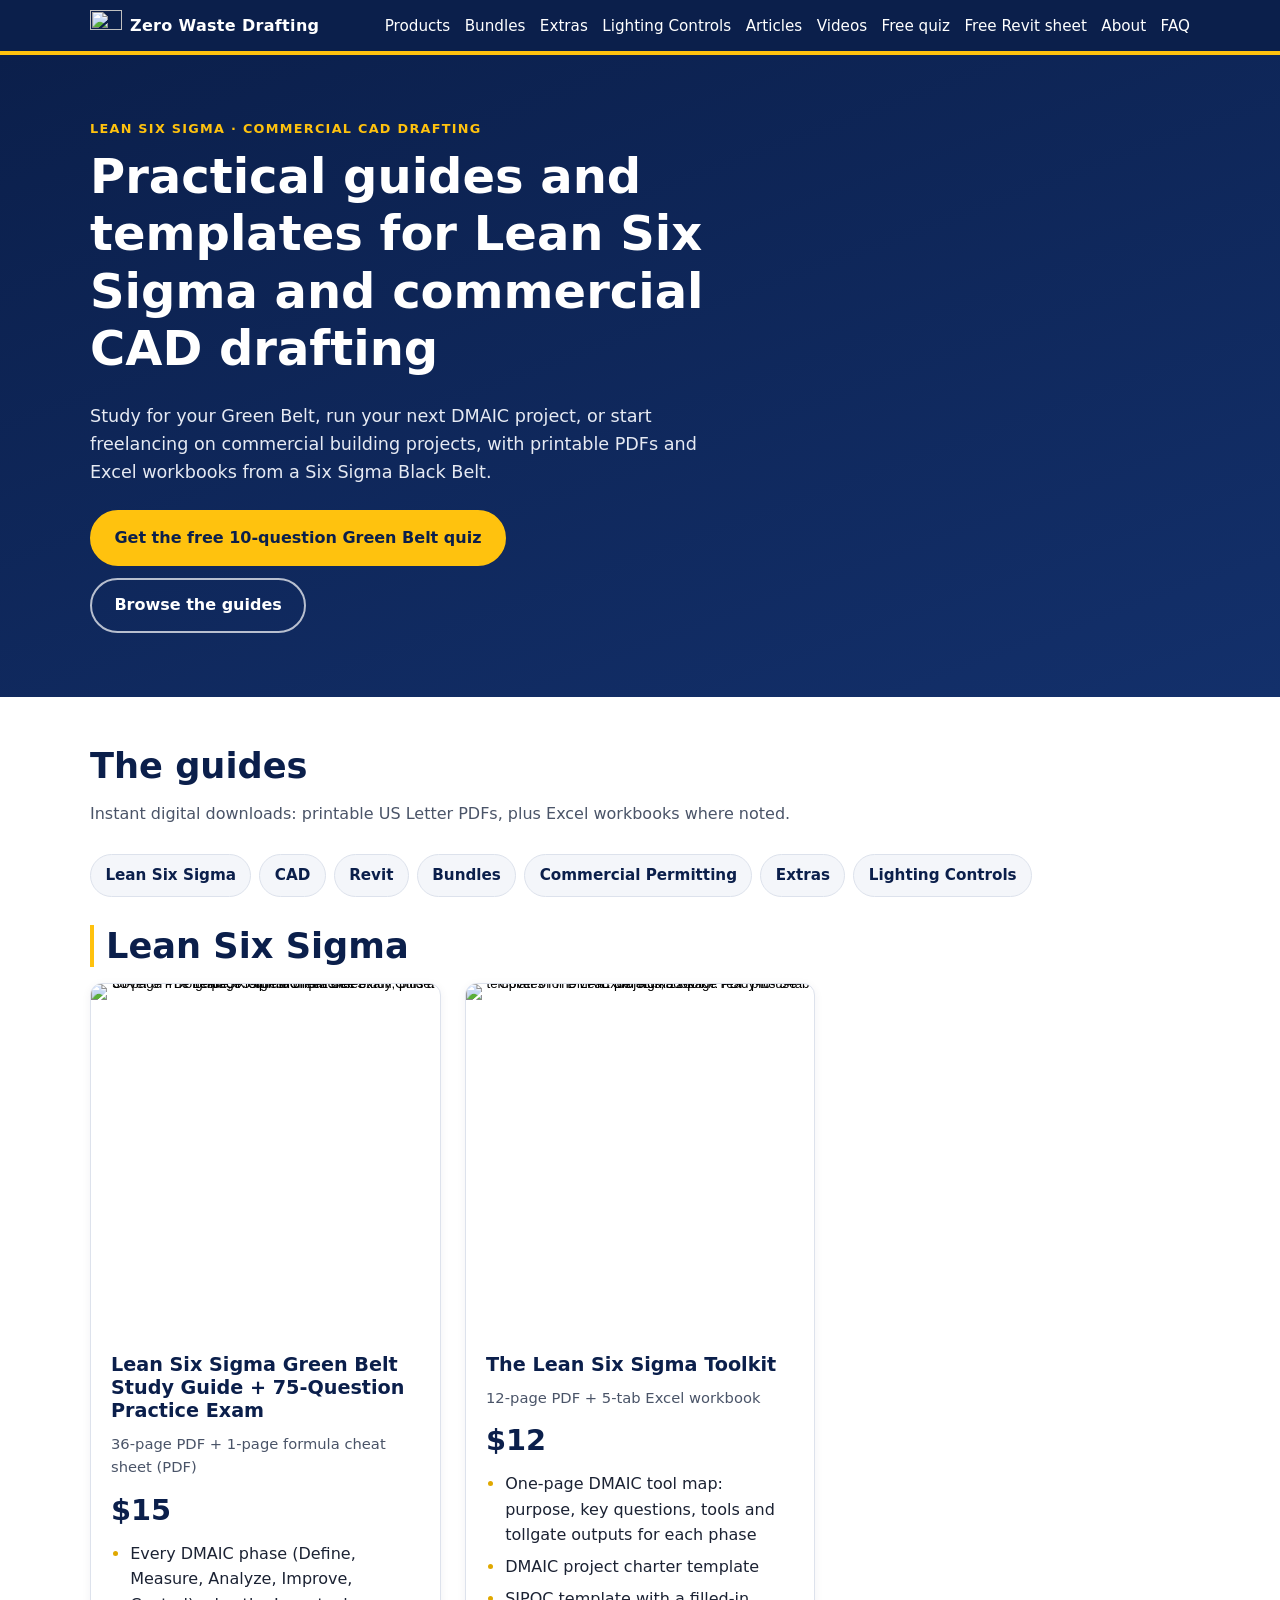
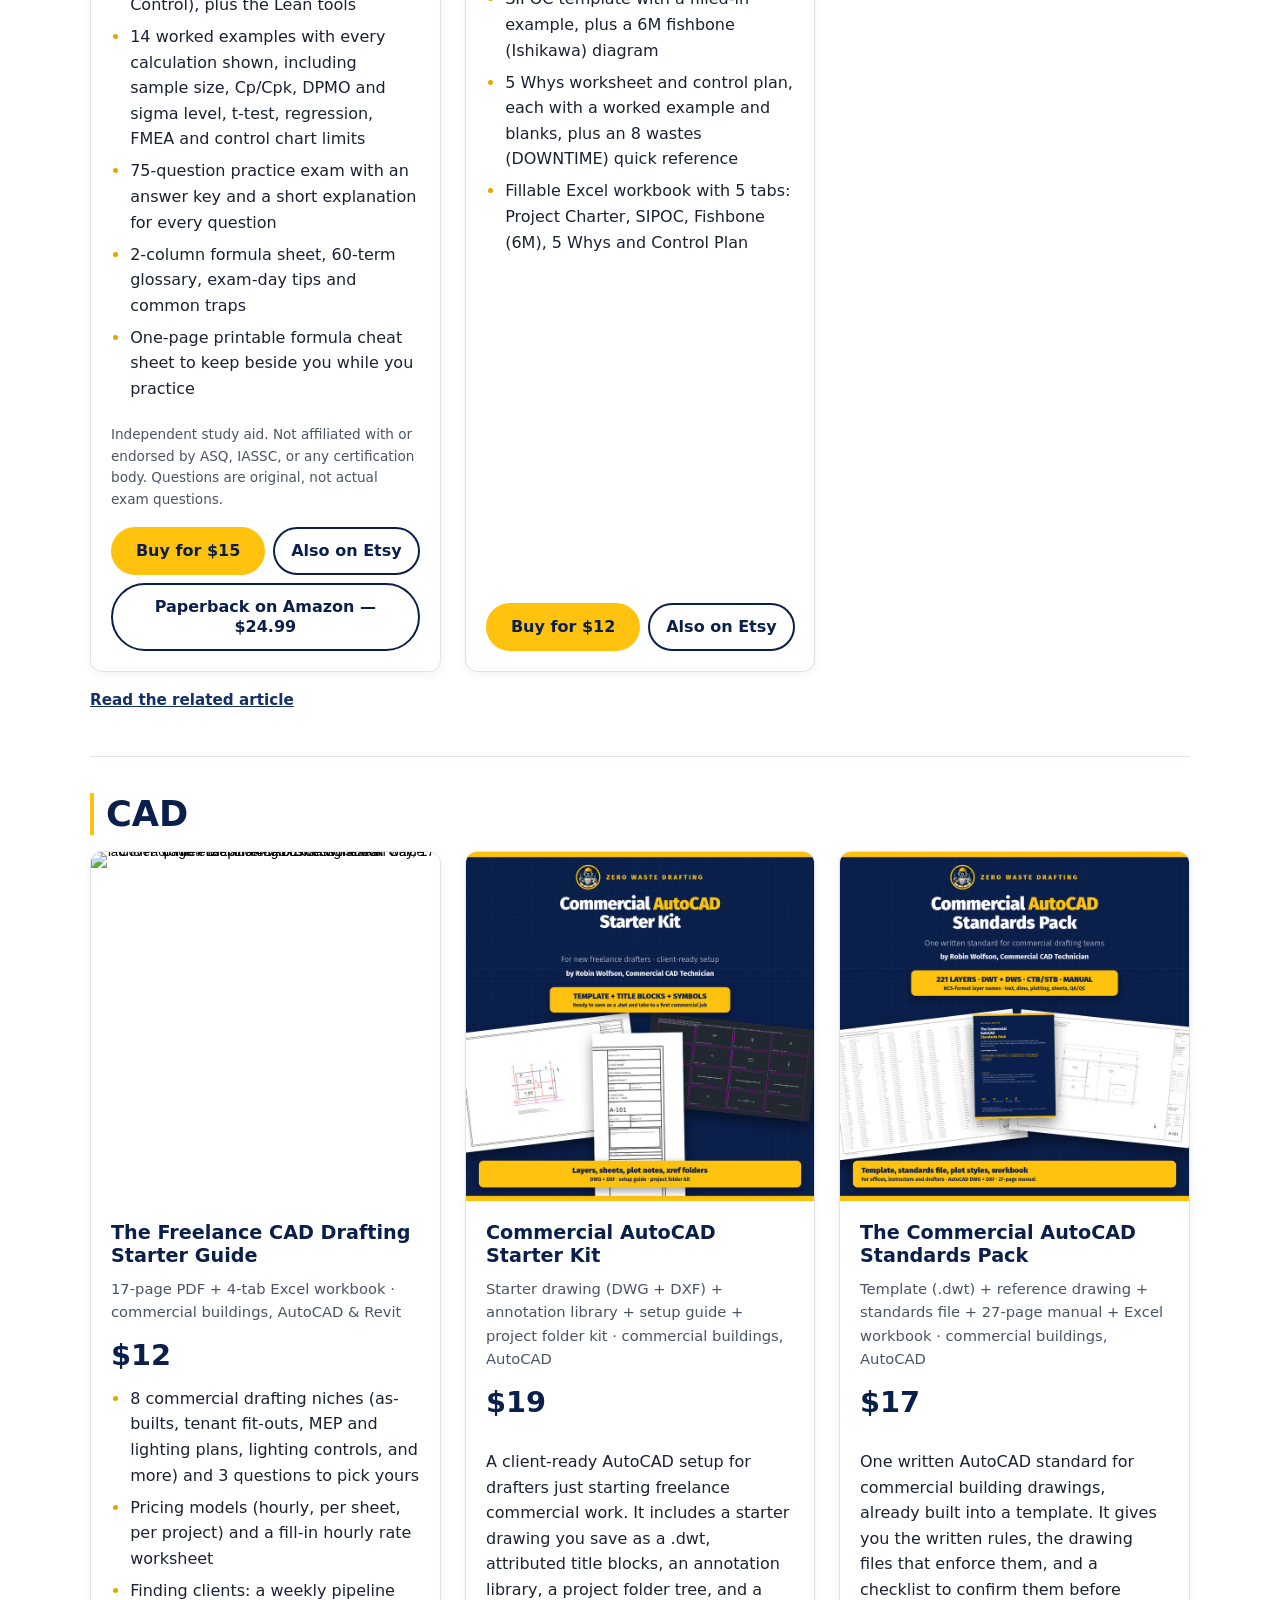
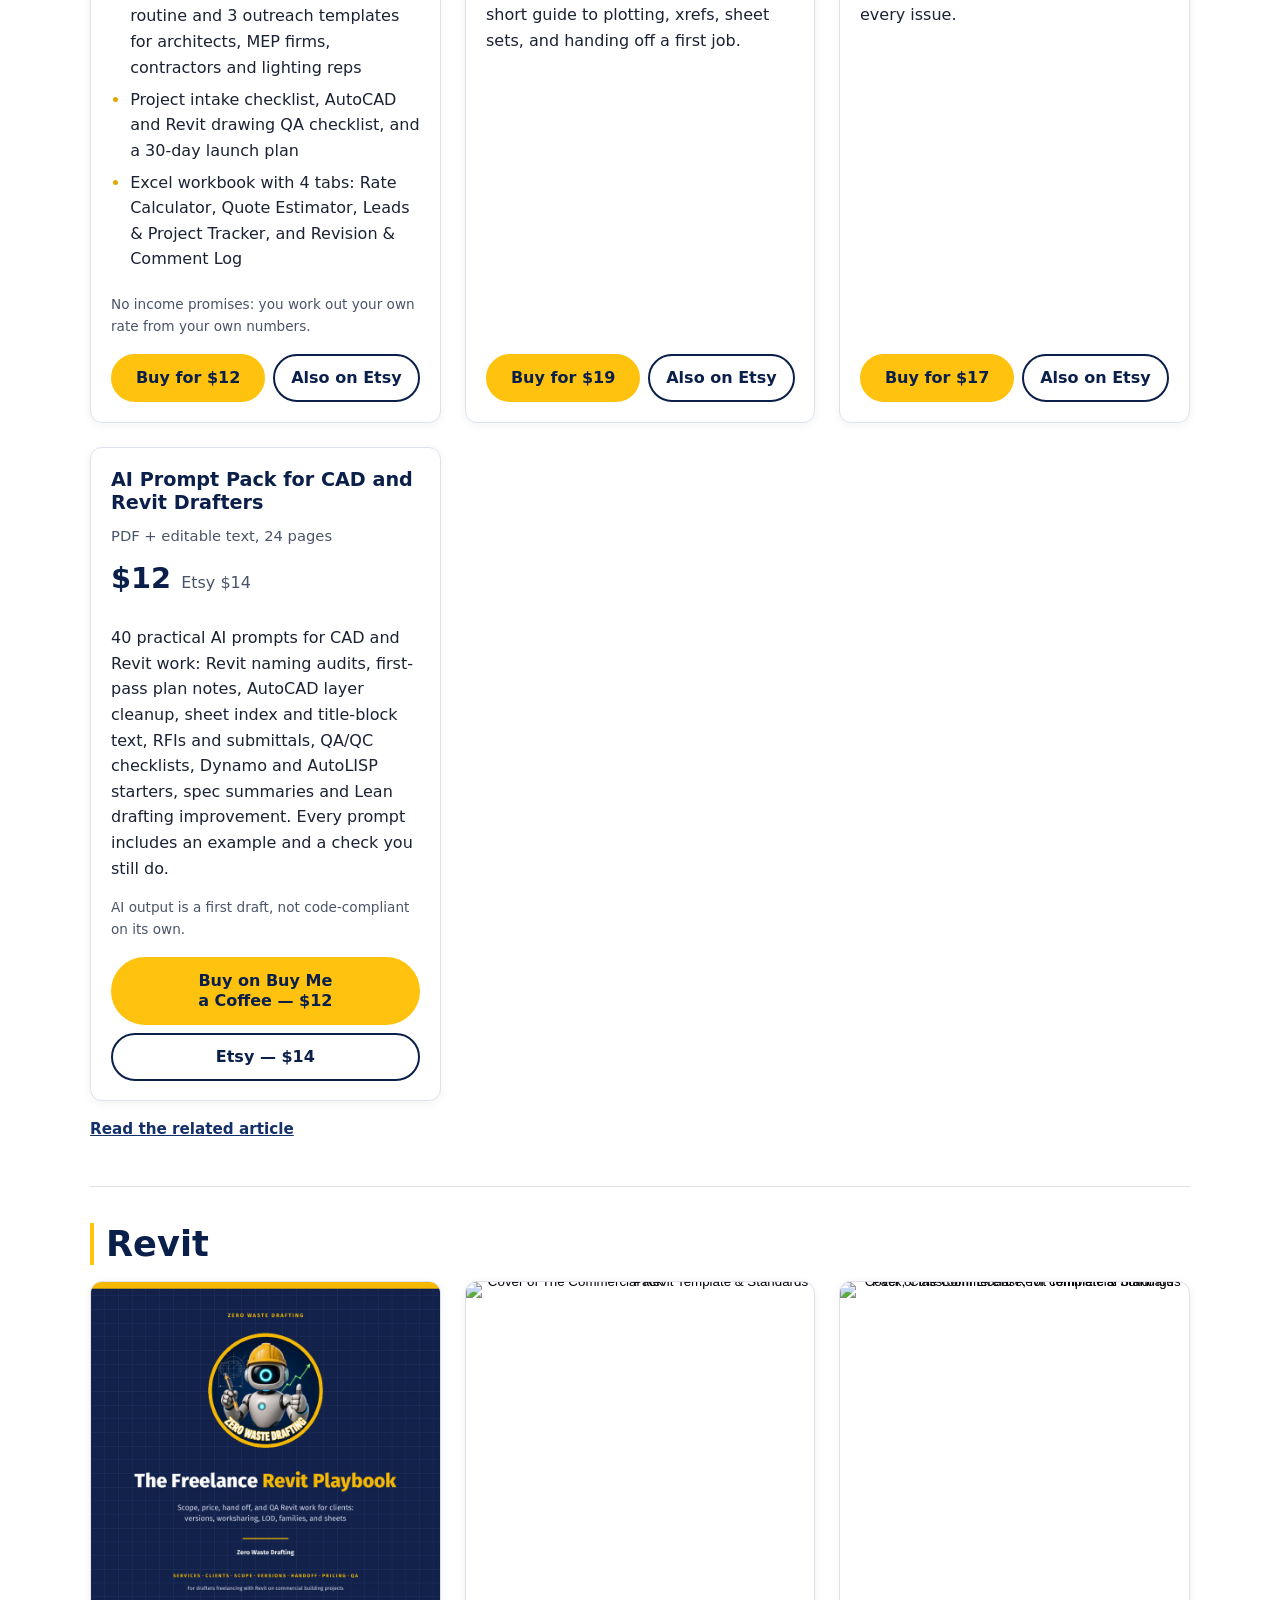
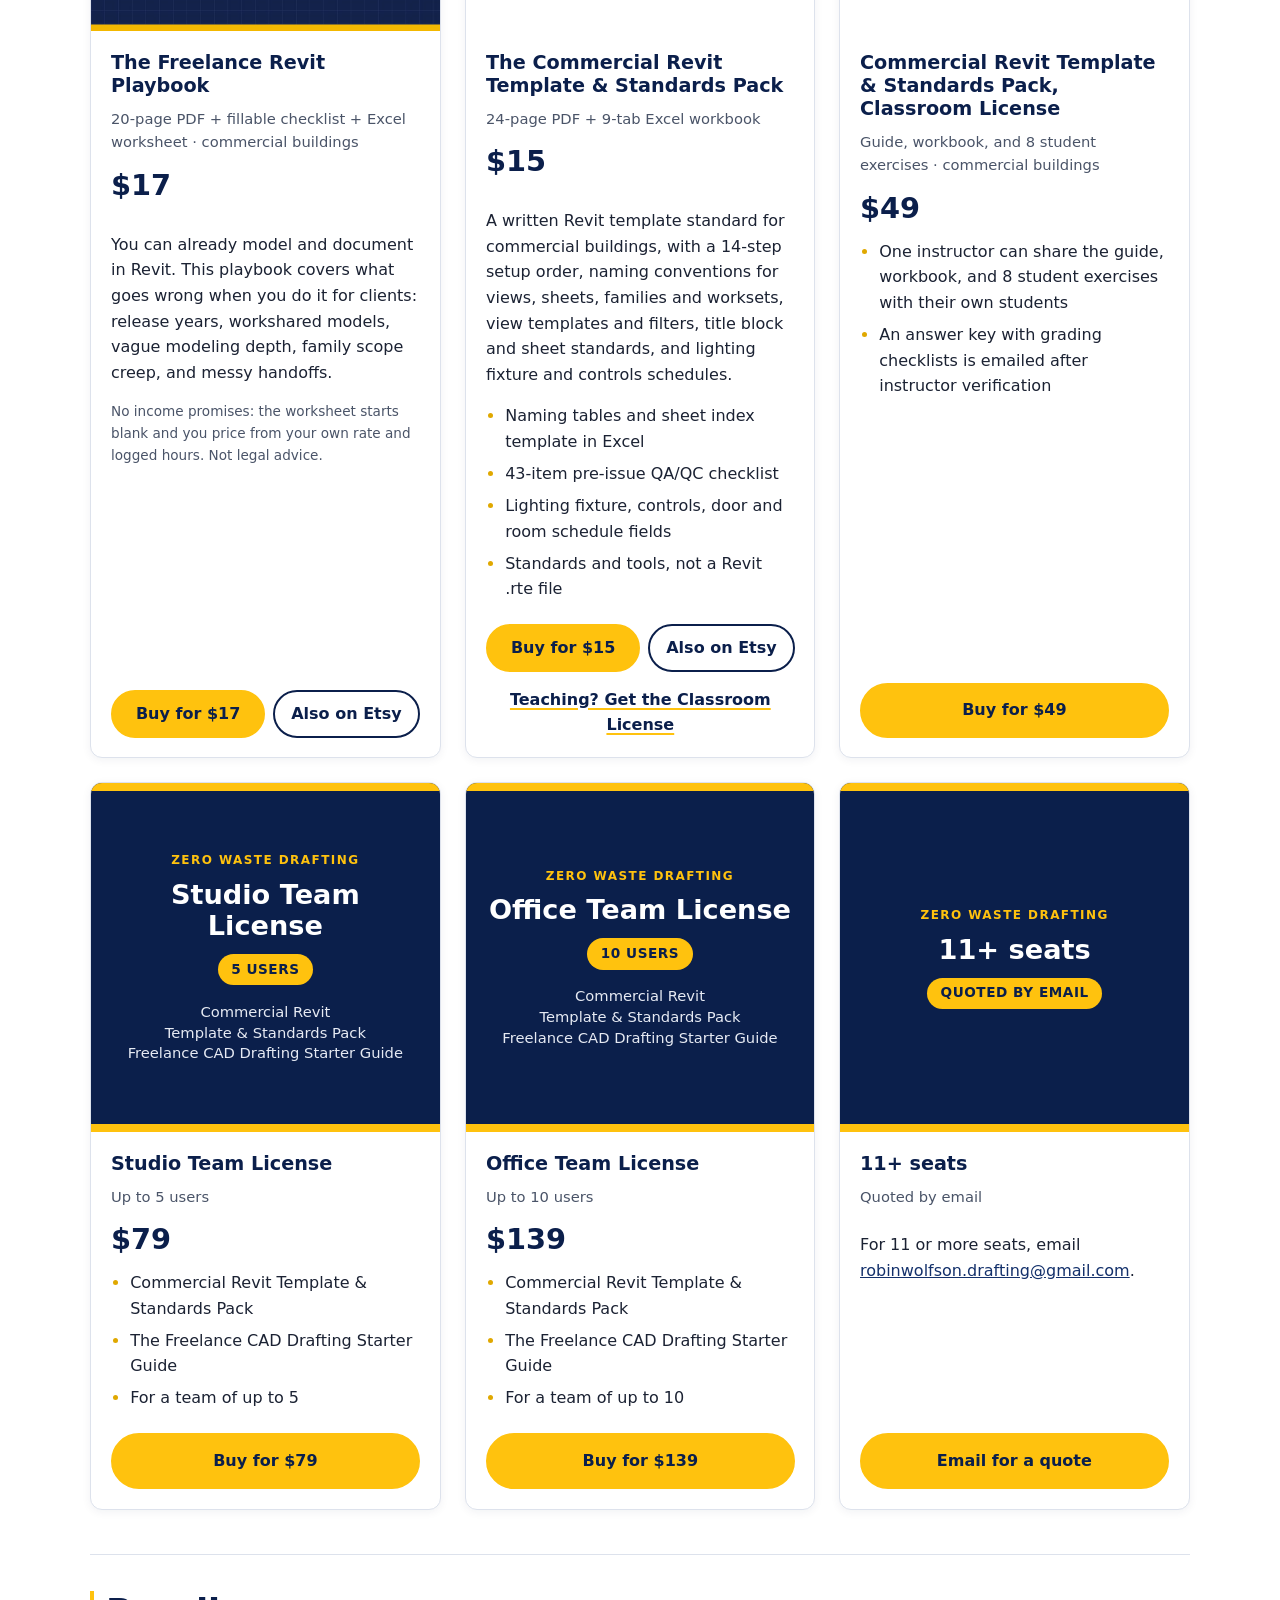
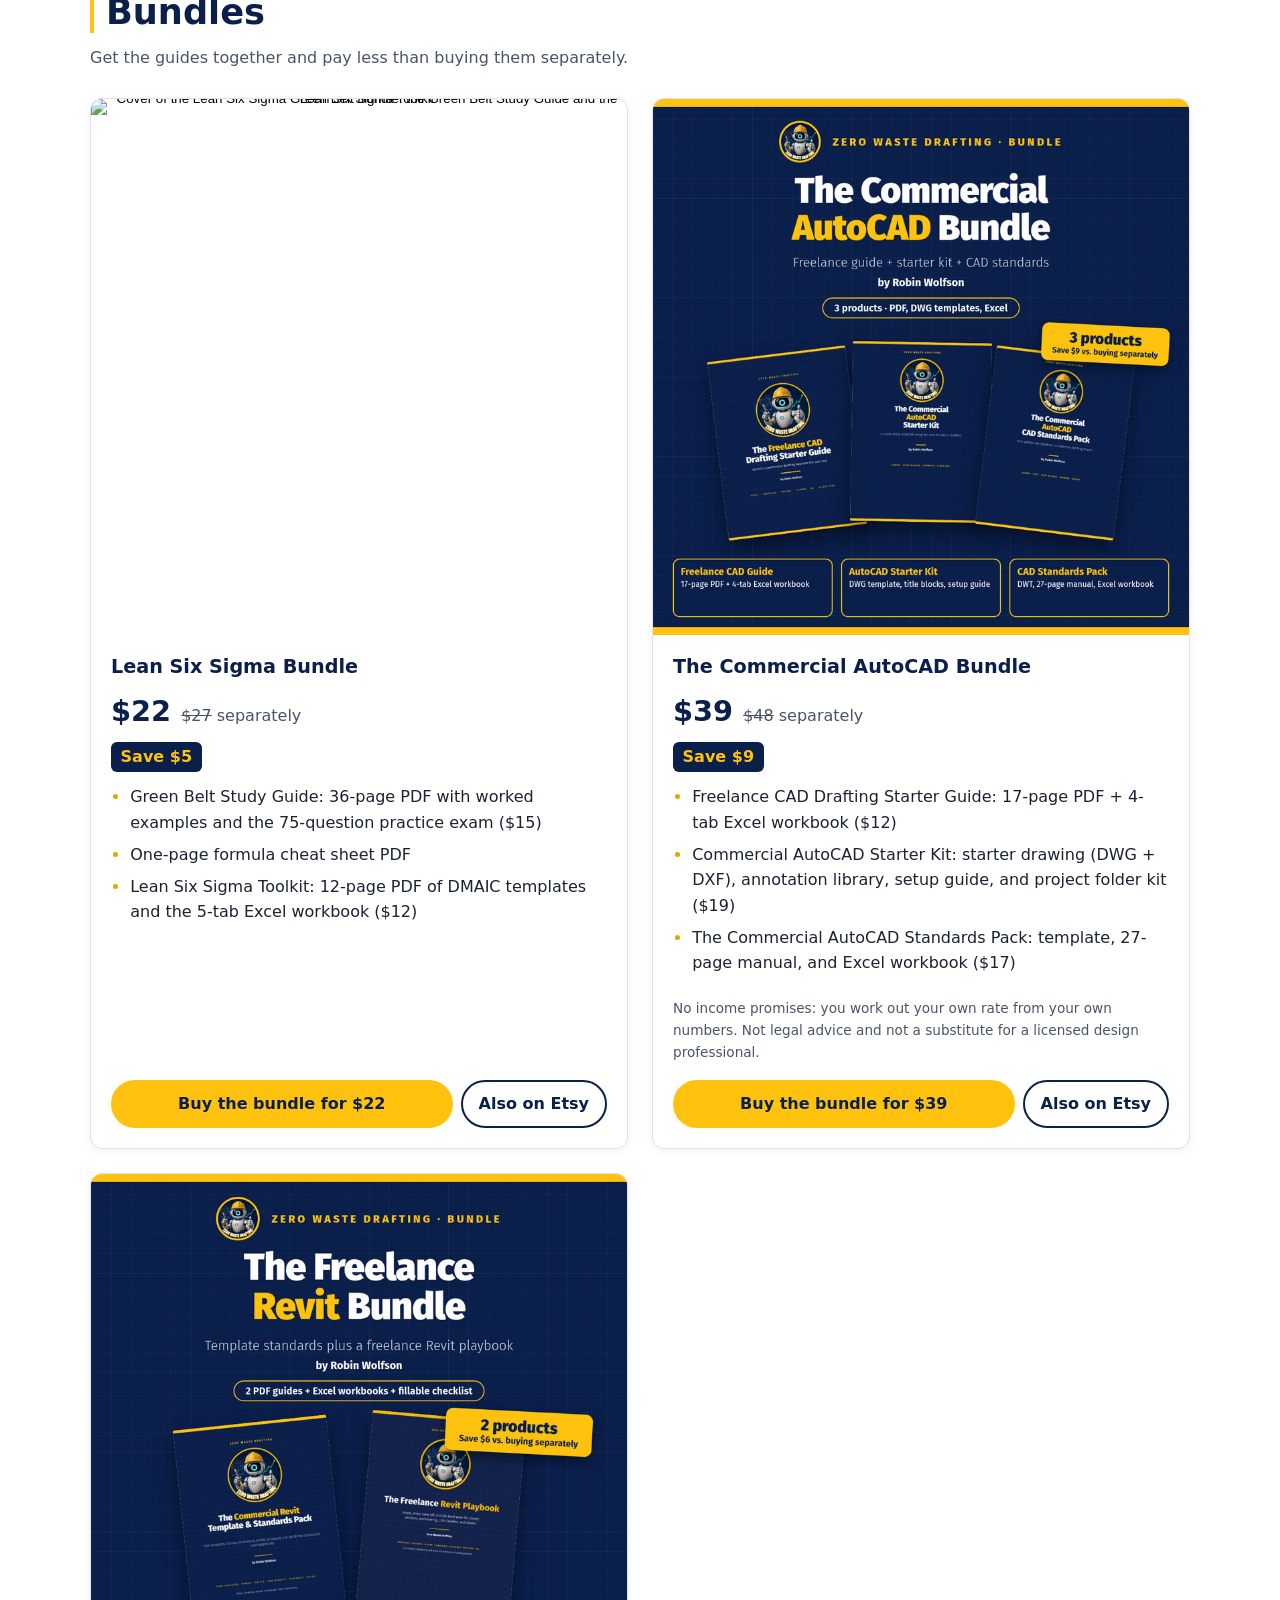
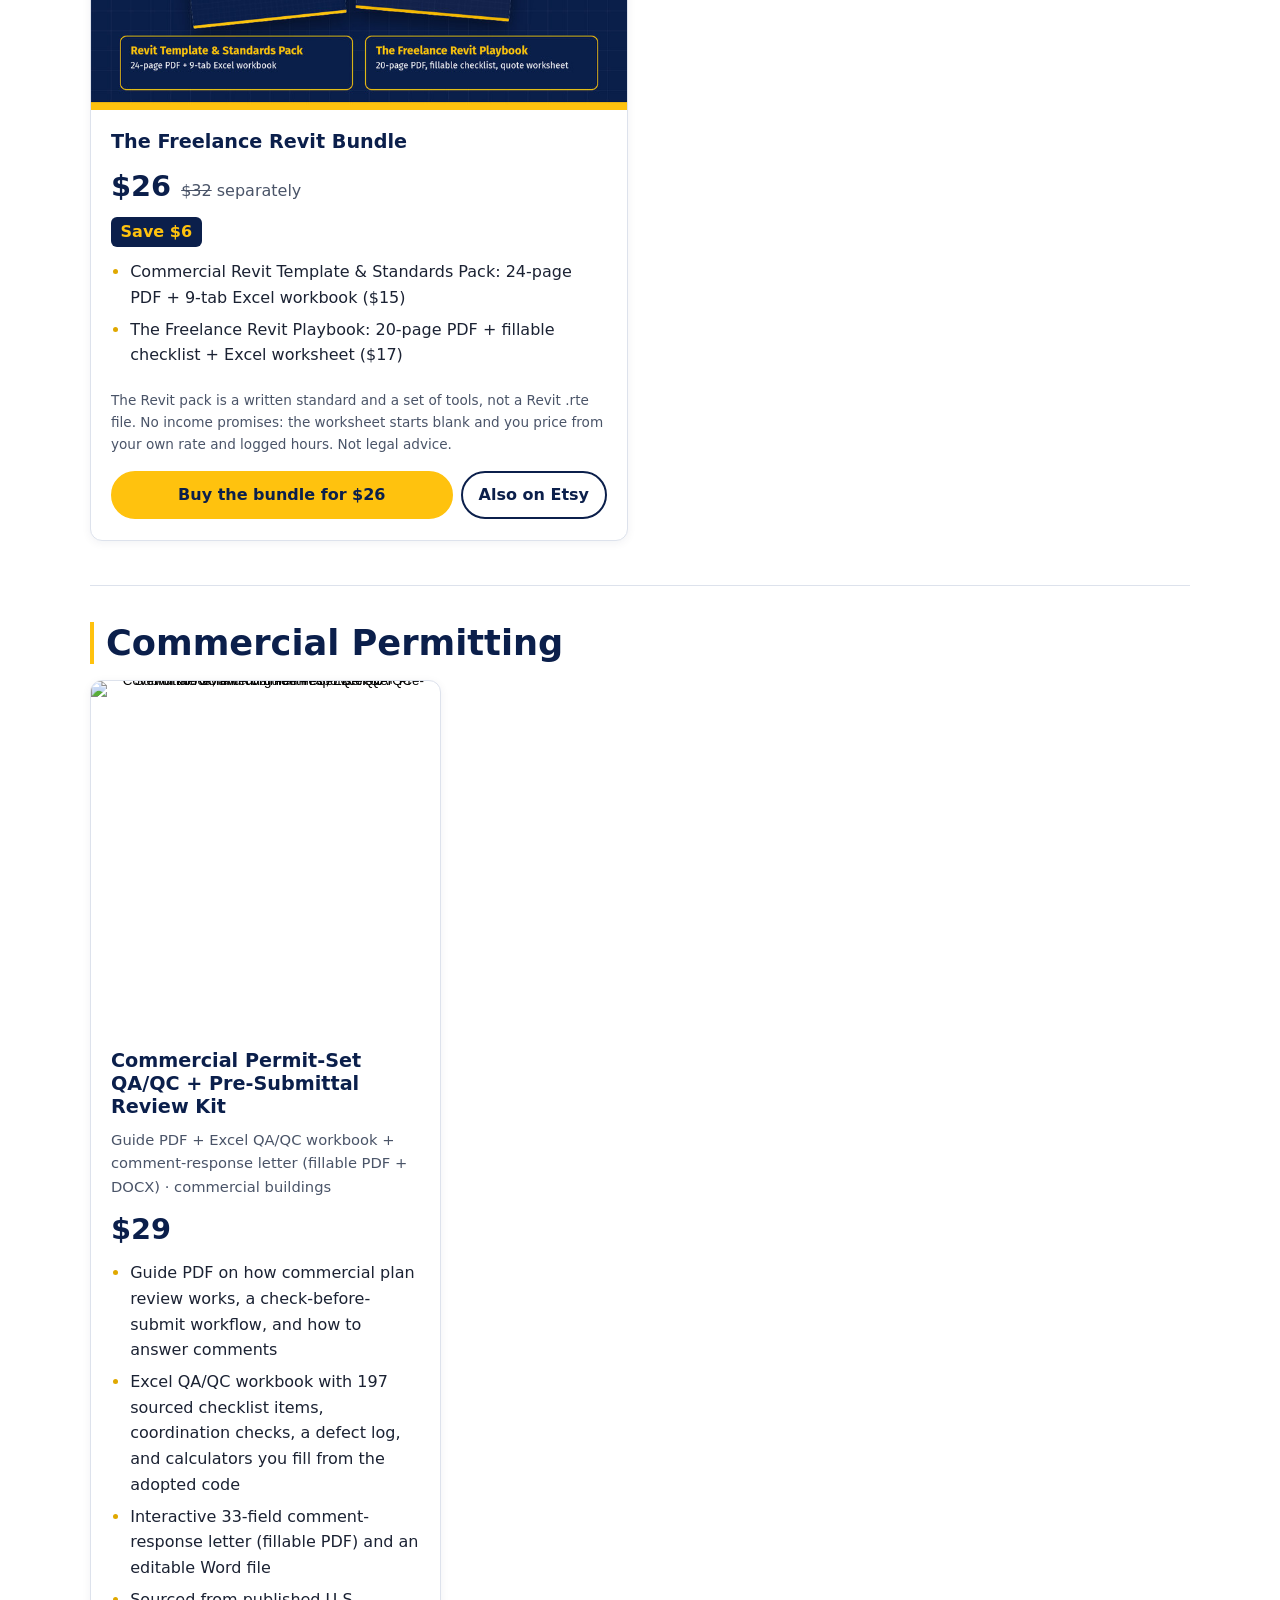
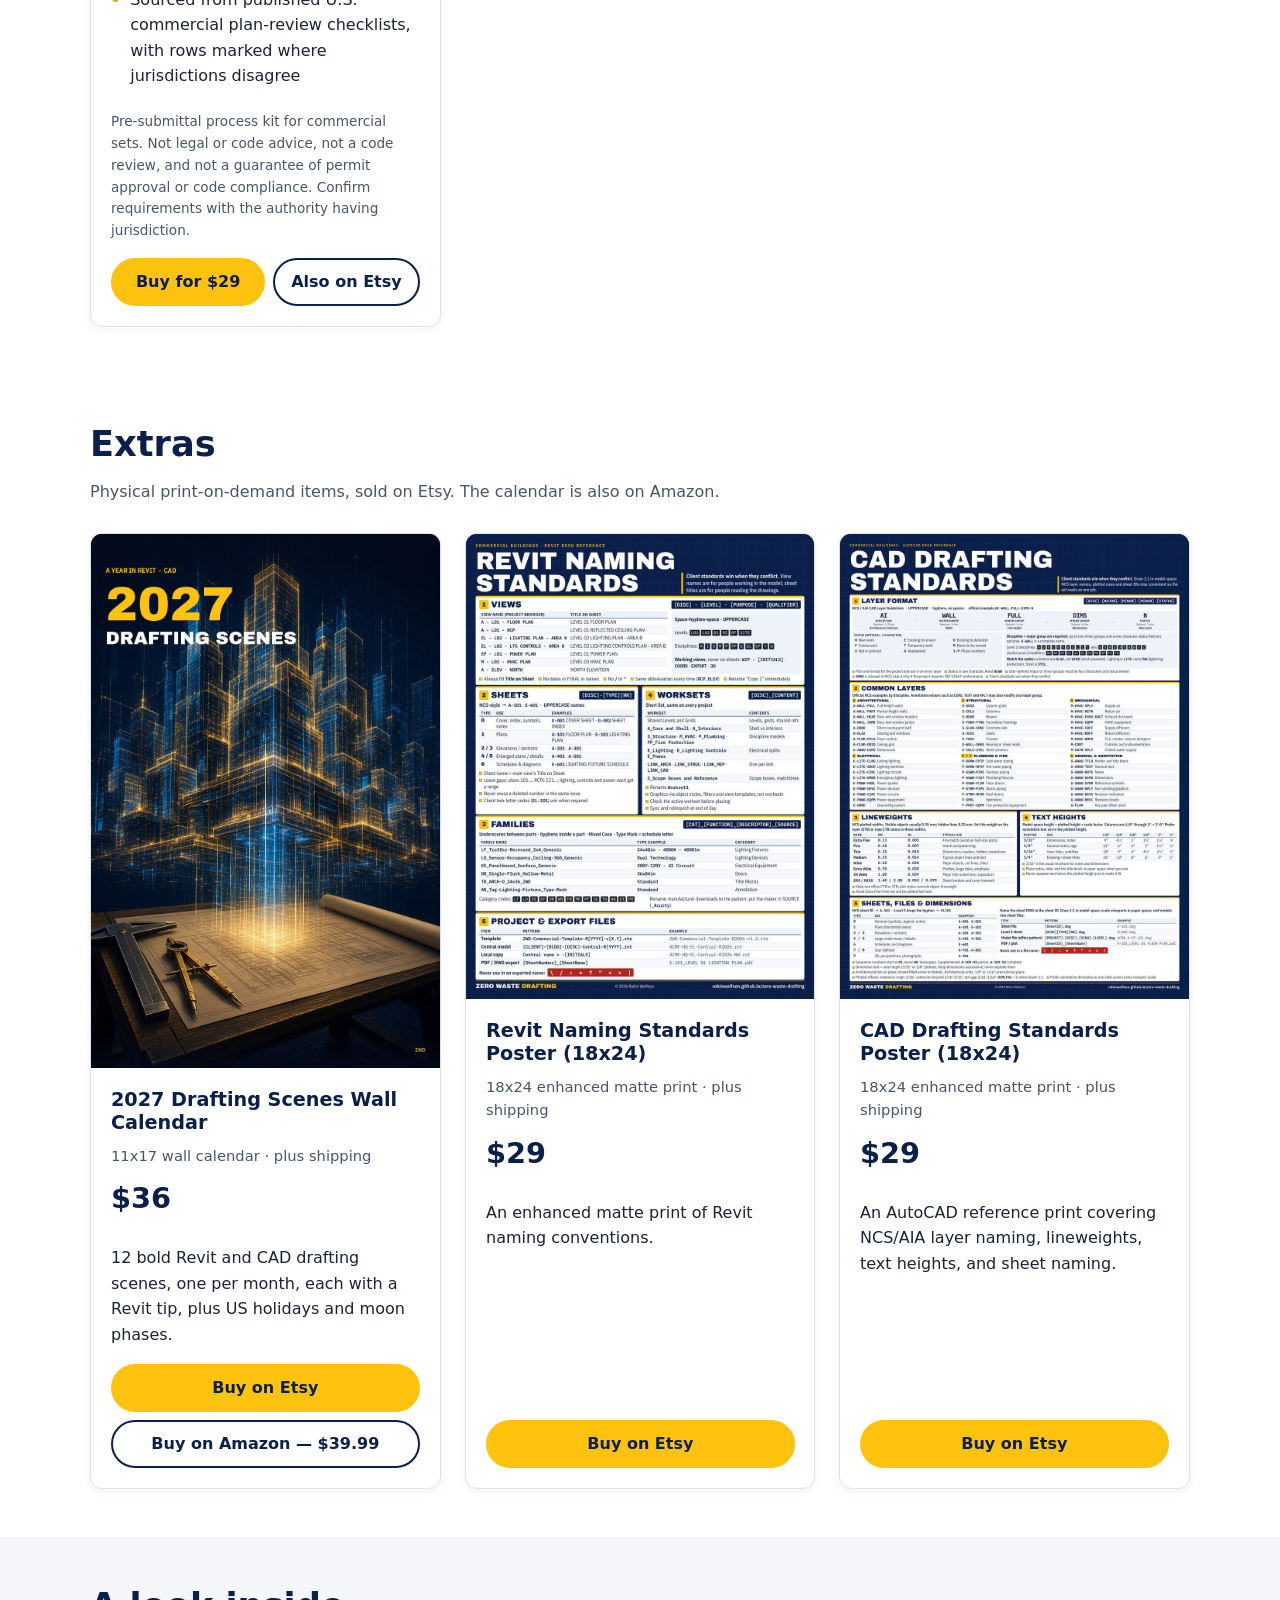
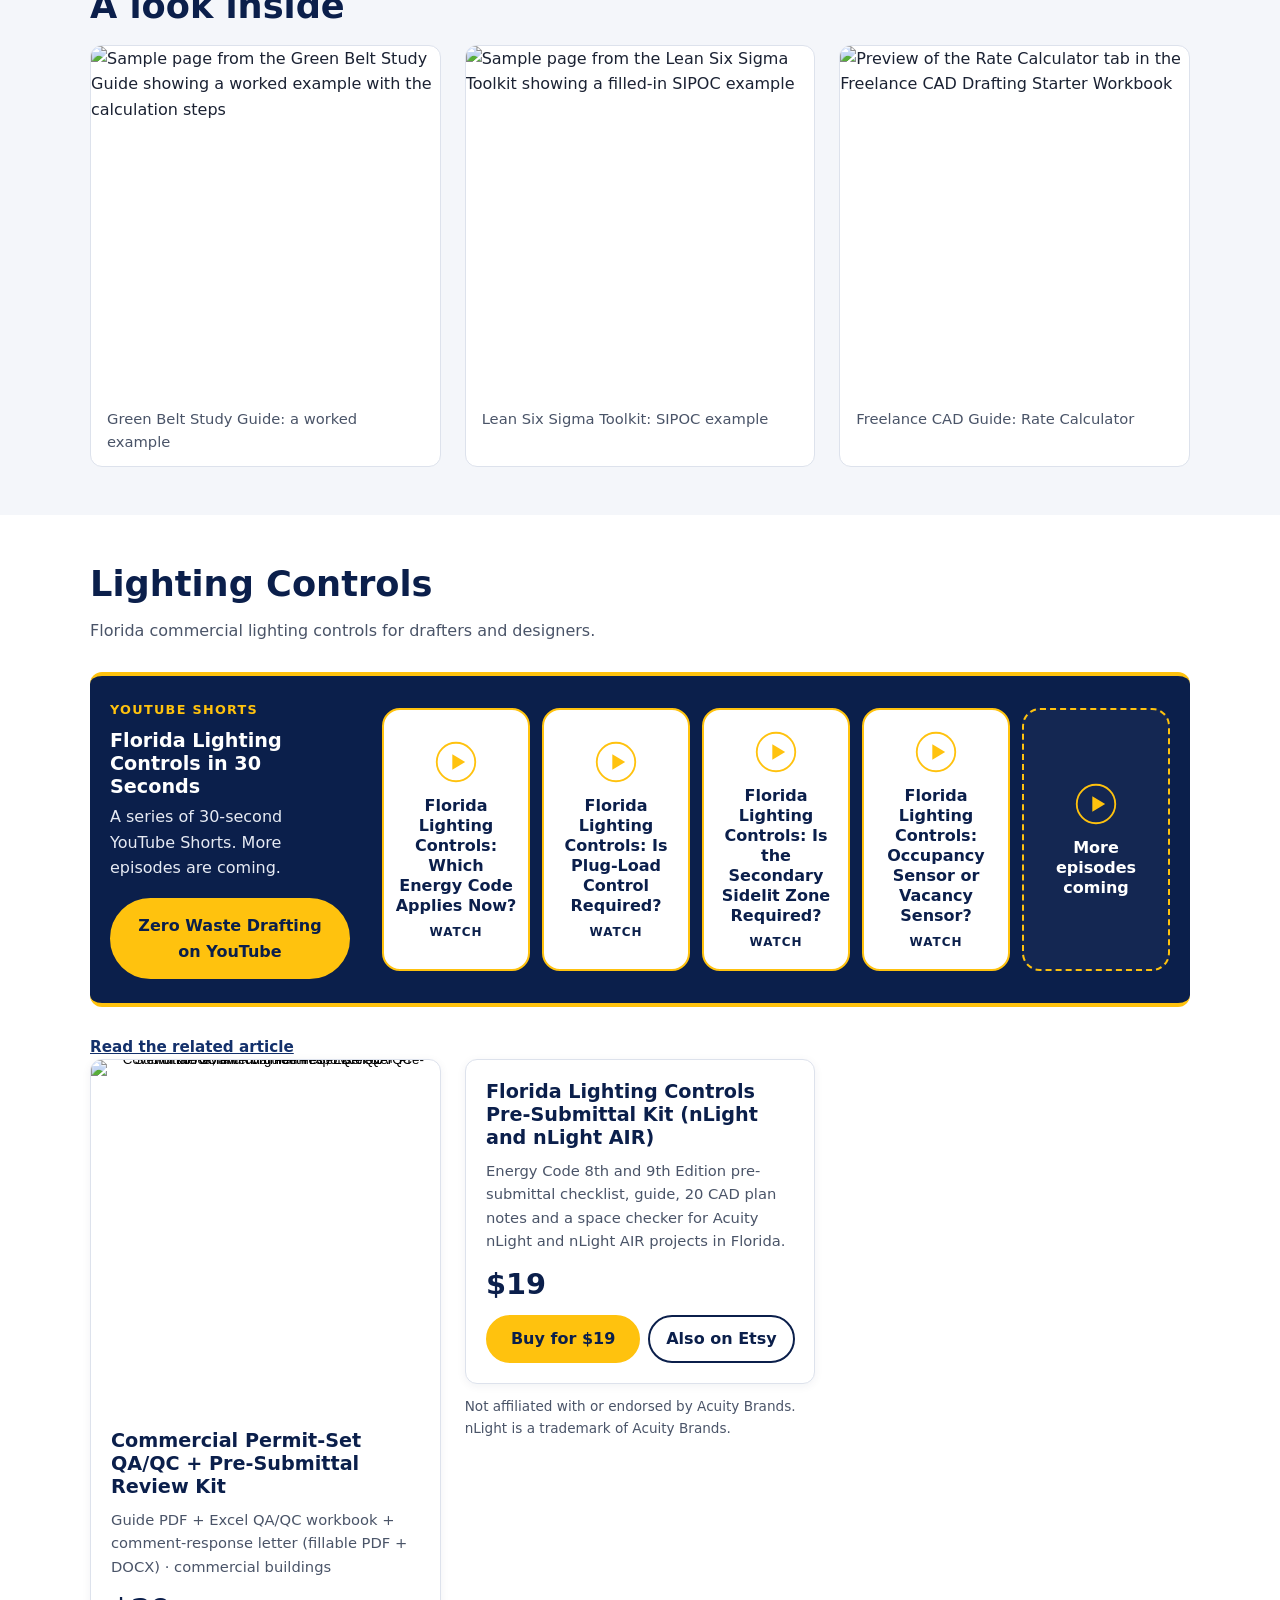
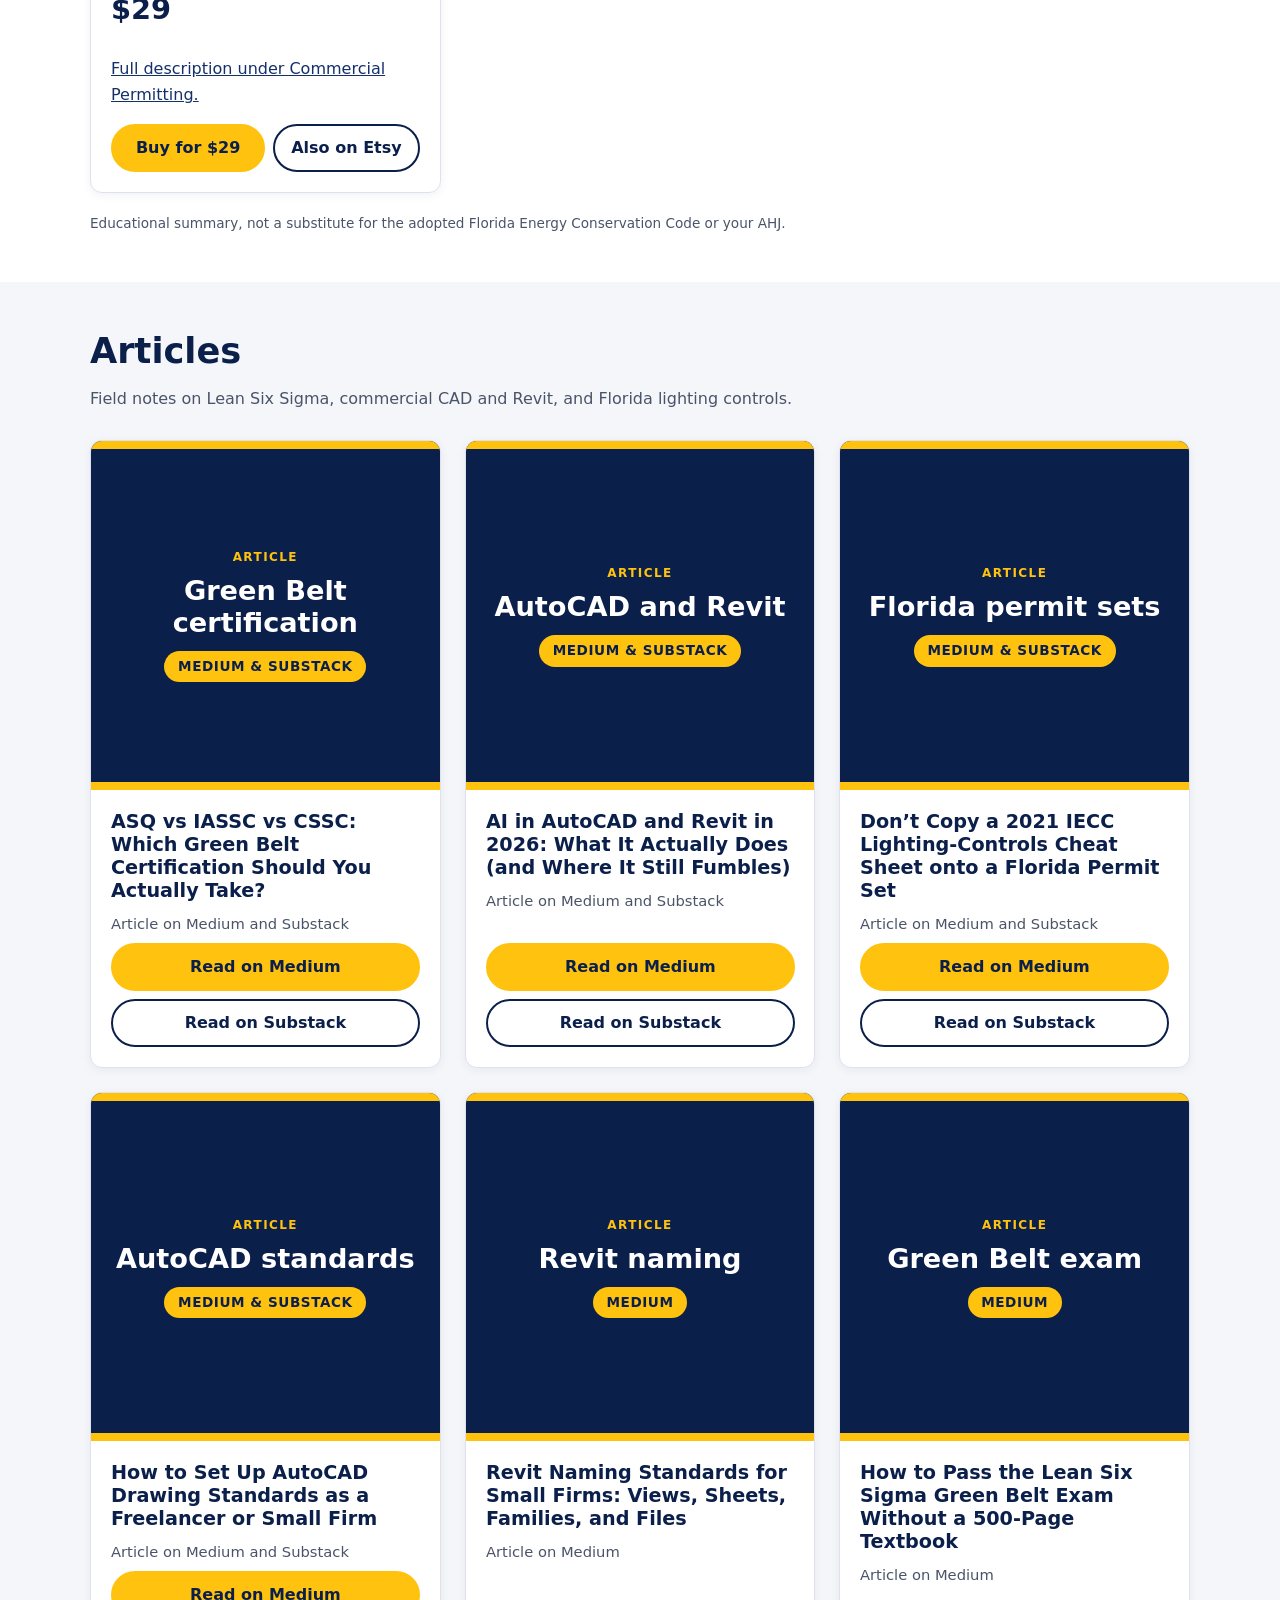
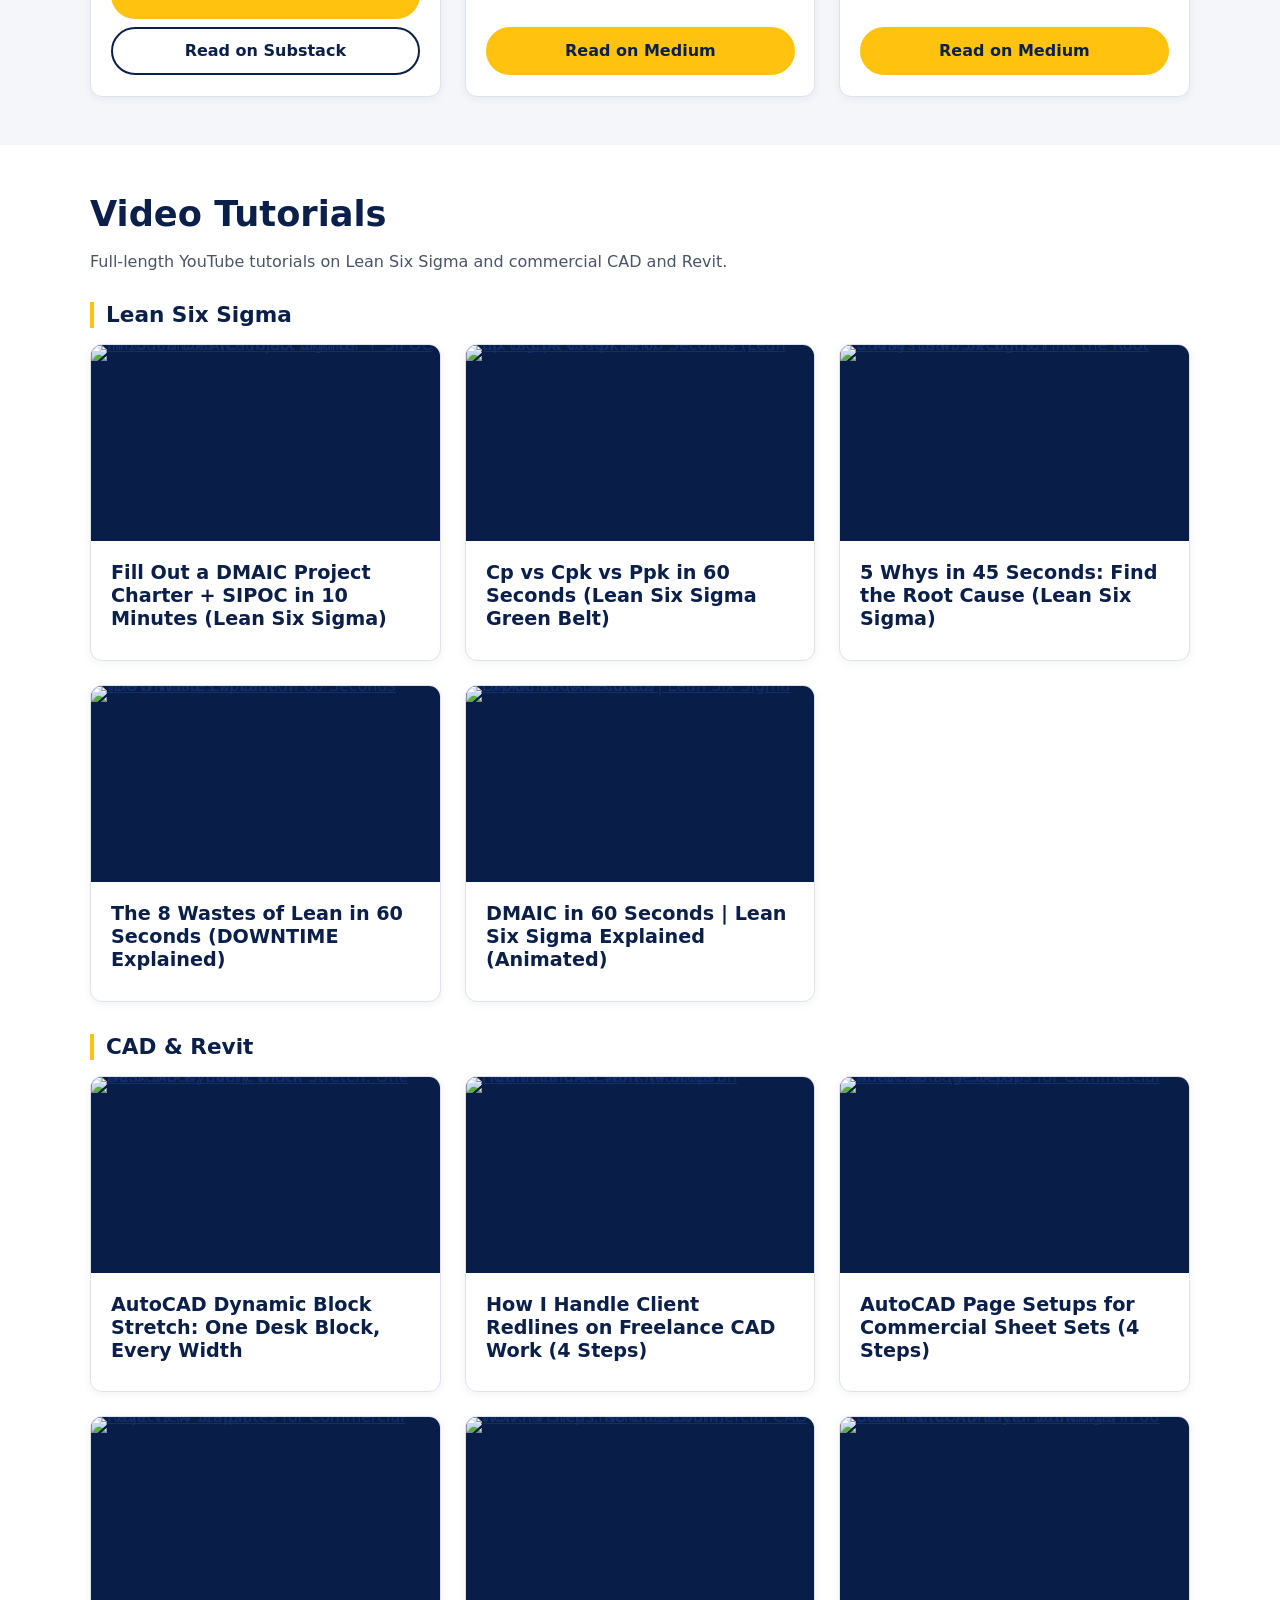
==== commit 5f03c5e9: "Add Amazon editions plus a new tutorial and lighting Short. Link the Green Belt paperback and the 20" ====
--- a/index.html
+++ b/index.html
@@ -88,7 +88,7 @@
         <section class="product-group" id="lean-six-sigma" aria-labelledby="lean-six-sigma-title">
           <h2 id="lean-six-sigma-title">Lean Six Sigma</h2>
           <div class="grid">
-            <article class="card">
+            <article class="card" id="green-belt-study-guide">
               <button type="button" class="card-image" aria-haspopup="dialog" aria-controls="product-lightbox" aria-label="View larger cover of Lean Six Sigma Green Belt Study Guide + 75-Question Practice Exam">
                 <img src="images/green-belt-study-guide-cover.jpg" width="800" height="800" loading="lazy" alt="Cover of The Lean Six Sigma Green Belt Study Guide: 36-page PDF guide, 75-question practice exam, plus a one-page formula cheat sheet">
               </button>
@@ -107,6 +107,7 @@
                 <div class="purchase-actions">
                   <a class="btn btn-primary" href="https://buymeacoffee.com/robinwolfson/e/593083" target="_blank" rel="noopener" aria-label="Buy the Green Belt Study Guide for $15 on Buy Me a Coffee (opens in a new tab)">Buy for $15</a>
                   <a class="btn btn-secondary" href="https://zerowastedrafting.etsy.com/listing/4609955222/six-sigma-green-belt-study-guide-2026-75" target="_blank" rel="noopener" aria-label="Also on Etsy: Lean Six Sigma Green Belt Study Guide (opens in a new tab)">Also on Etsy</a>
+                  <a class="btn btn-secondary" href="https://www.amazon.com/dp/B0HT3V8KF7" target="_blank" rel="noopener" aria-label="Paperback of the Lean Six Sigma Green Belt Study Guide for $24.99 on Amazon (opens in a new tab)">Paperback on Amazon — $24.99</a>
                 </div>
               </div>
             </article>
@@ -427,7 +428,7 @@
     <section class="section" id="extras" aria-labelledby="extras-title">
       <div class="container">
         <h2 id="extras-title">Extras</h2>
-        <p class="section-intro">Physical print-on-demand items, sold only on Etsy.</p>
+        <p class="section-intro">Physical print-on-demand items, sold on Etsy. The calendar is also on Amazon.</p>
         <div class="grid">
           <article class="card" id="drafting-scenes-calendar">
             <button type="button" class="card-image" aria-haspopup="dialog" aria-controls="product-lightbox" aria-label="View larger image of the 2027 Drafting Scenes Wall Calendar">
@@ -440,6 +441,7 @@
               <p>12 bold Revit and CAD drafting scenes, one per month, each with a Revit tip, plus US holidays and moon phases.</p>
               <div class="purchase-actions">
                 <a class="btn btn-primary" href="https://www.etsy.com/listing/4621033798" target="_blank" rel="noopener" aria-label="Buy the 2027 Drafting Scenes Wall Calendar for $36 plus shipping on Etsy (opens in a new tab)">Buy on Etsy</a>
+                <a class="btn btn-secondary" href="https://www.amazon.com/dp/B0HSVXGLQF" target="_blank" rel="noopener" aria-label="Buy the 2027 Drafting Scenes Wall Calendar for $39.99 on Amazon (opens in a new tab)">Buy on Amazon — $39.99</a>
               </div>
             </div>
           </article>
@@ -519,6 +521,7 @@
               <li><a href="https://youtube.com/shorts/NH9Jx3Jh28A">Florida Lighting Controls: Which Energy Code Applies Now?</a></li>
               <li><a href="https://youtube.com/shorts/R9B15oZF_Rk">Florida Lighting Controls: Is Plug-Load Control Required?</a></li>
               <li><a href="https://youtube.com/shorts/ZFQOWlmhil4">Florida Lighting Controls: Is the Secondary Sidelit Zone Required?</a></li>
+              <li><a href="https://youtube.com/shorts/2V-zXY_i6O4">Florida Lighting Controls: Occupancy Sensor or Vacancy Sensor?</a></li>
               <li><span class="episode-soon">More episodes coming</span></li>
             </ol>
           </div>
@@ -713,6 +716,14 @@
 
         <h3 class="video-topic" id="videos-cad">CAD &amp; Revit</h3>
         <div class="grid">
+          <article class="card video-card" id="video-h29bPQ2JZKE">
+            <a class="video-thumb" href="https://www.youtube.com/watch?v=h29bPQ2JZKE" target="_blank" rel="noopener">
+              <img src="https://i.ytimg.com/vi/h29bPQ2JZKE/hqdefault.jpg" width="480" height="360" loading="lazy" alt="AutoCAD Dynamic Block Stretch: One Desk Block, Every Width">
+            </a>
+            <div class="card-body">
+              <h3><a class="card-title-link" href="https://www.youtube.com/watch?v=h29bPQ2JZKE" target="_blank" rel="noopener">AutoCAD Dynamic Block Stretch: One Desk Block, Every Width</a></h3>
+            </div>
+          </article>
           <article class="card video-card" id="video-prBmRY3U4S0">
             <a class="video-thumb" href="https://www.youtube.com/watch?v=prBmRY3U4S0" target="_blank" rel="noopener">
               <img src="https://i.ytimg.com/vi/prBmRY3U4S0/hqdefault.jpg" width="480" height="360" loading="lazy" alt="How I Handle Client Redlines on Freelance CAD Work (4 Steps)">
@@ -833,7 +844,7 @@
         <h2 id="faq-title">FAQ</h2>
         <details>
           <summary>How do I get my files?</summary>
-          <p>The guides, templates, and licenses are instant digital downloads through Buy Me a Coffee. After checkout you download the files right away. For the Classroom License, the answer key with grading checklists is emailed after instructor verification. The Extras prints (the calendar and posters) are printed on demand and shipped by our print partner via Etsy, usually in 2-6 business days. No returns, but damaged items are replaced.</p>
+          <p>The guides, templates, and licenses are instant digital downloads through Buy Me a Coffee. After checkout you download the files right away. For the Classroom License, the answer key with grading checklists is emailed after instructor verification. The Extras prints (the calendar and posters) are printed on demand and shipped by our print partner via Etsy, usually in 2-6 business days. The calendar is also sold on Amazon. No returns, but damaged items are replaced.</p>
         </details>
         <details>
           <summary>What format are the files in?</summary>
@@ -883,7 +894,7 @@
     </div>
   </div>
   <script src="lightbox.js" defer></script>
-  <!-- GoatCounter: cookie-less analytics for pageviews, BMAC/Etsy clicks,
+  <!-- GoatCounter: cookie-less analytics for pageviews, BMAC/Etsy/Amazon clicks,
        remaining cheat-sheet PDF links, and MailerLite form submits. -->
   <script src="analytics.js" defer data-goatcounter="https://zerowastedrafting.goatcounter.com/count"></script>
   <script>
--- a/styles.css
+++ b/styles.css
@@ -327,6 +327,17 @@
 .video-actions { display: flex; flex-wrap: wrap; gap: .75rem; margin-top: 1.75rem; }
 /* "Buy on Buy Me a Coffee — $12" is longer than "Buy for $12", so these store buttons stack. */
 #ai-prompt-pack .purchase-actions { flex-direction: column; }
+/* "Paperback on Amazon — $24.99" is longer than the existing pair, so it sits on its own row when those two sit side by side. Below that width the buttons already stack. */
+#green-belt-study-guide .purchase-actions { flex-wrap: wrap; }
+@container (min-width: 280px) {
+  #green-belt-study-guide .purchase-actions .btn:nth-child(3) {
+    flex: 1 1 100%;
+    width: 100%;
+    white-space: normal;
+  }
+}
+/* "Buy on Amazon — $39.99" is longer than "Buy on Etsy", so these store buttons stack. */
+#drafting-scenes-calendar .purchase-actions { flex-direction: column; }
 
 /* Preview */
 .preview-grid figure { margin: 0; background: #fff; border: 1px solid var(--line); border-radius: var(--radius); overflow: hidden; }
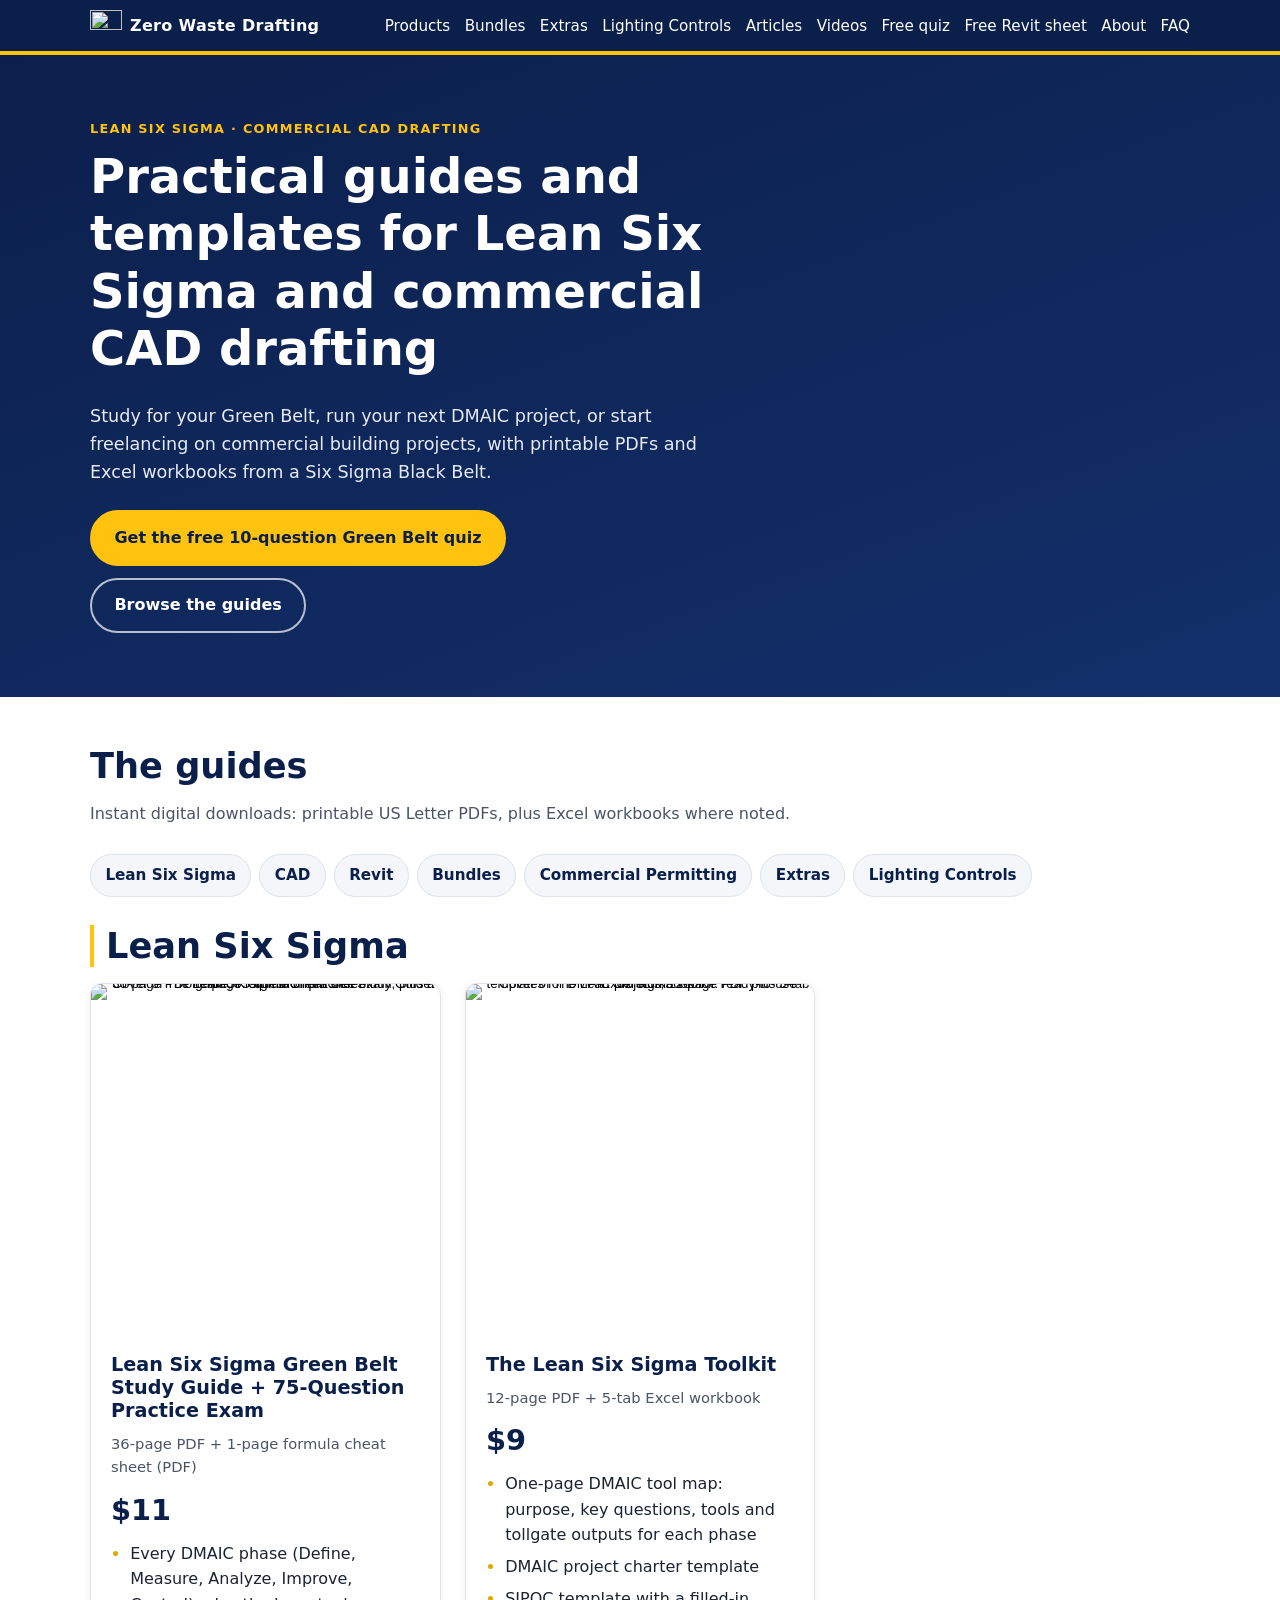
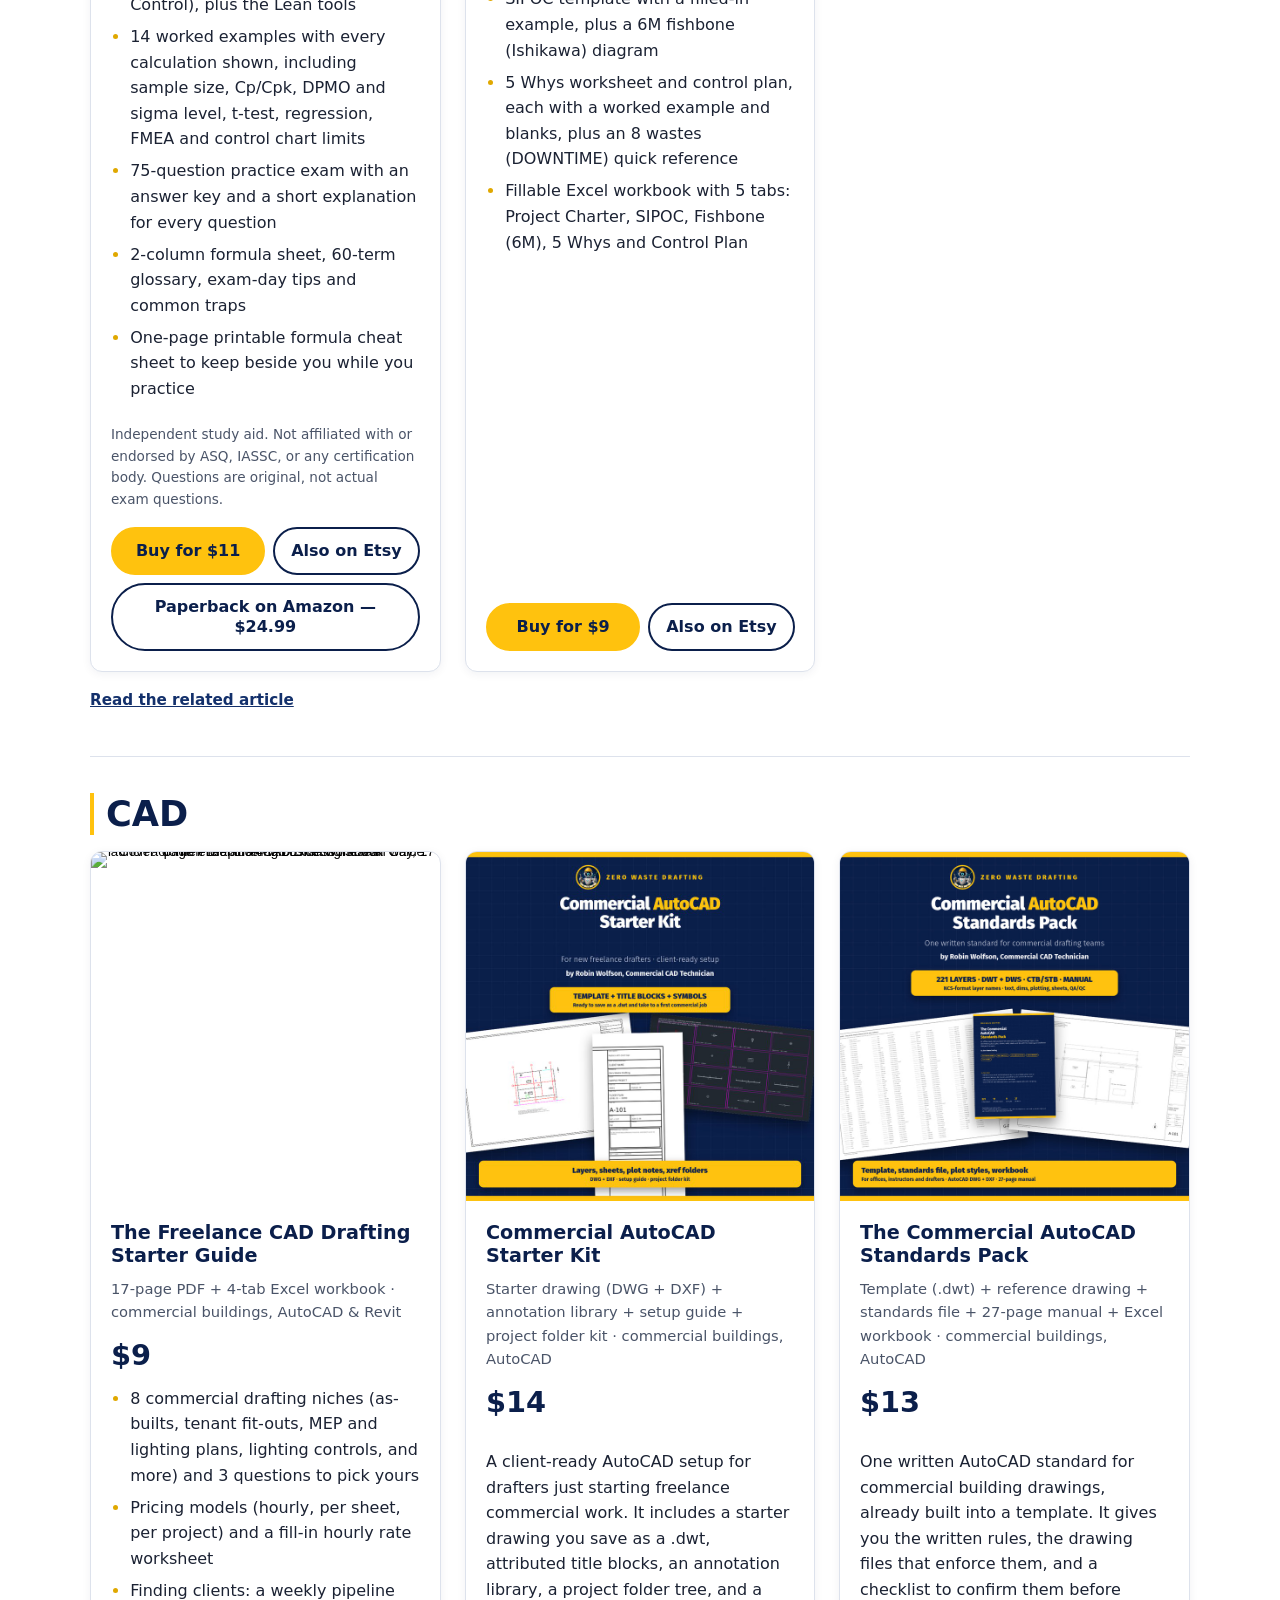
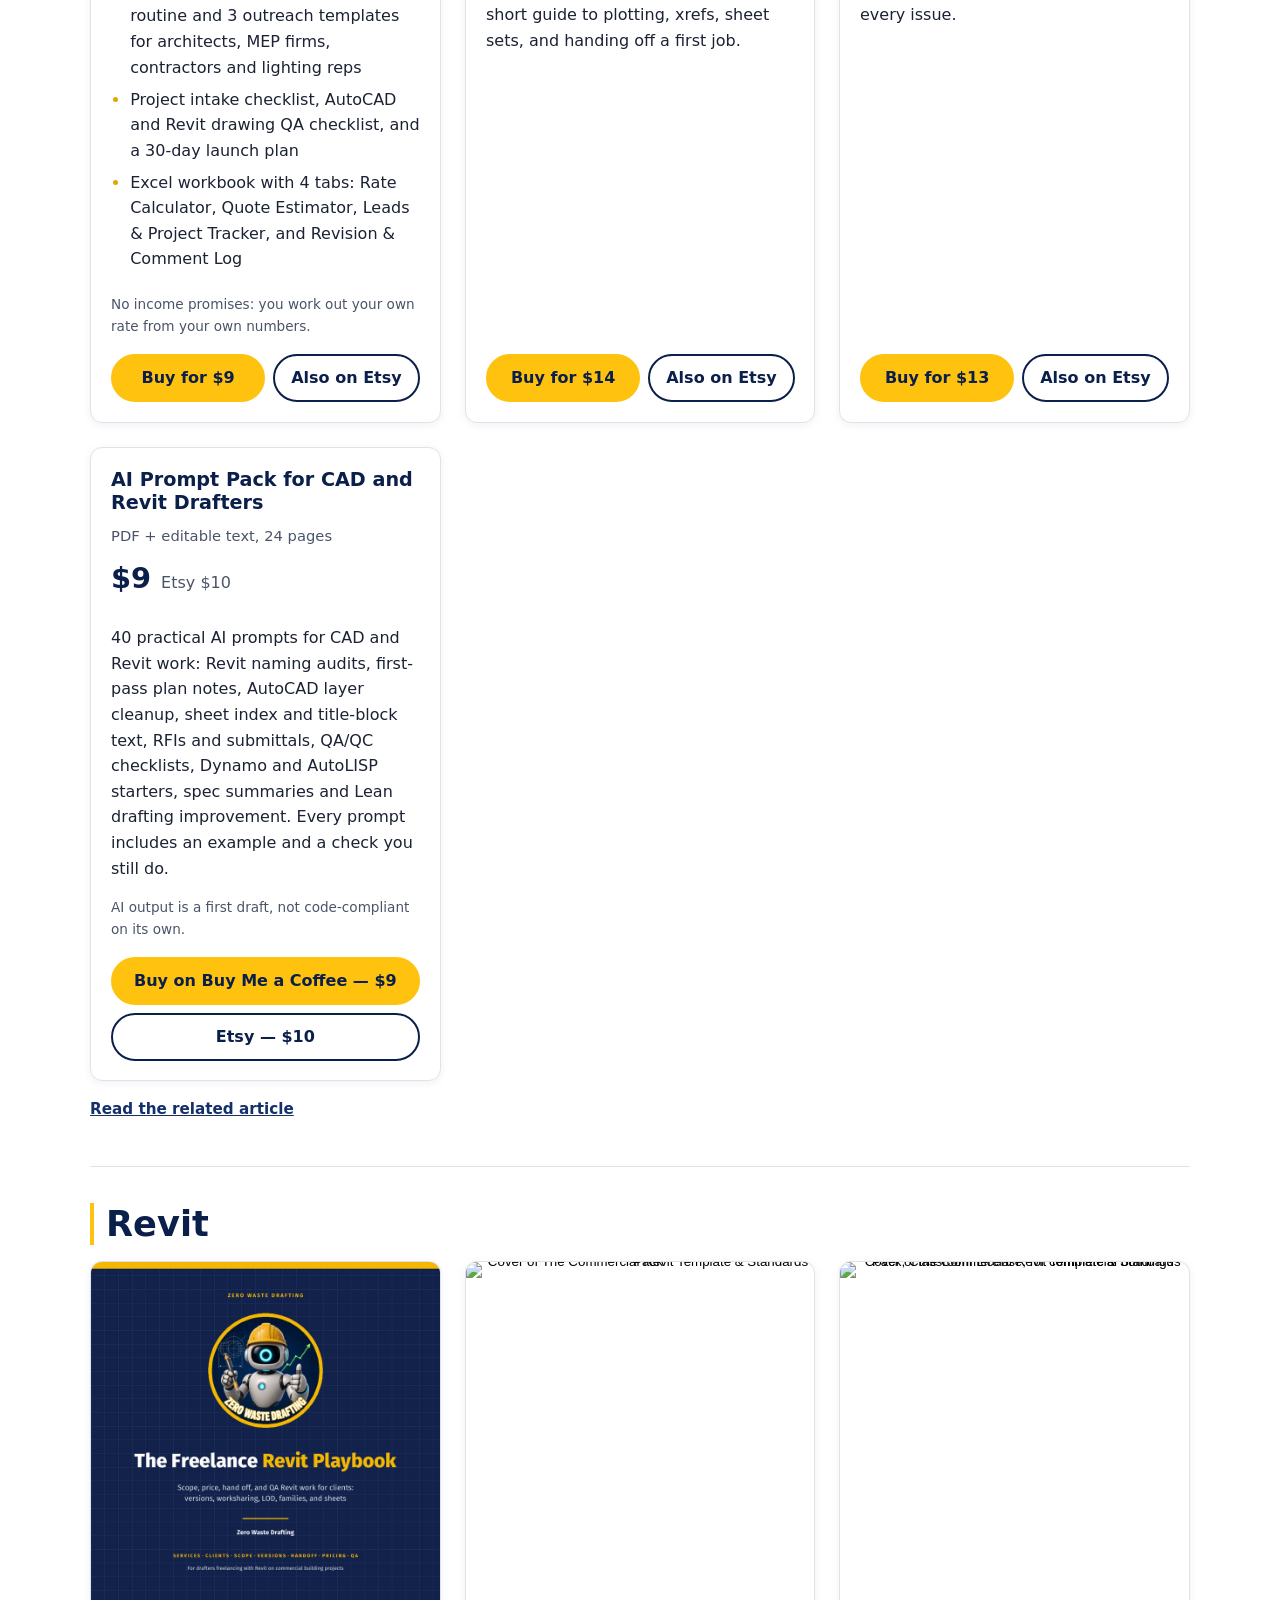
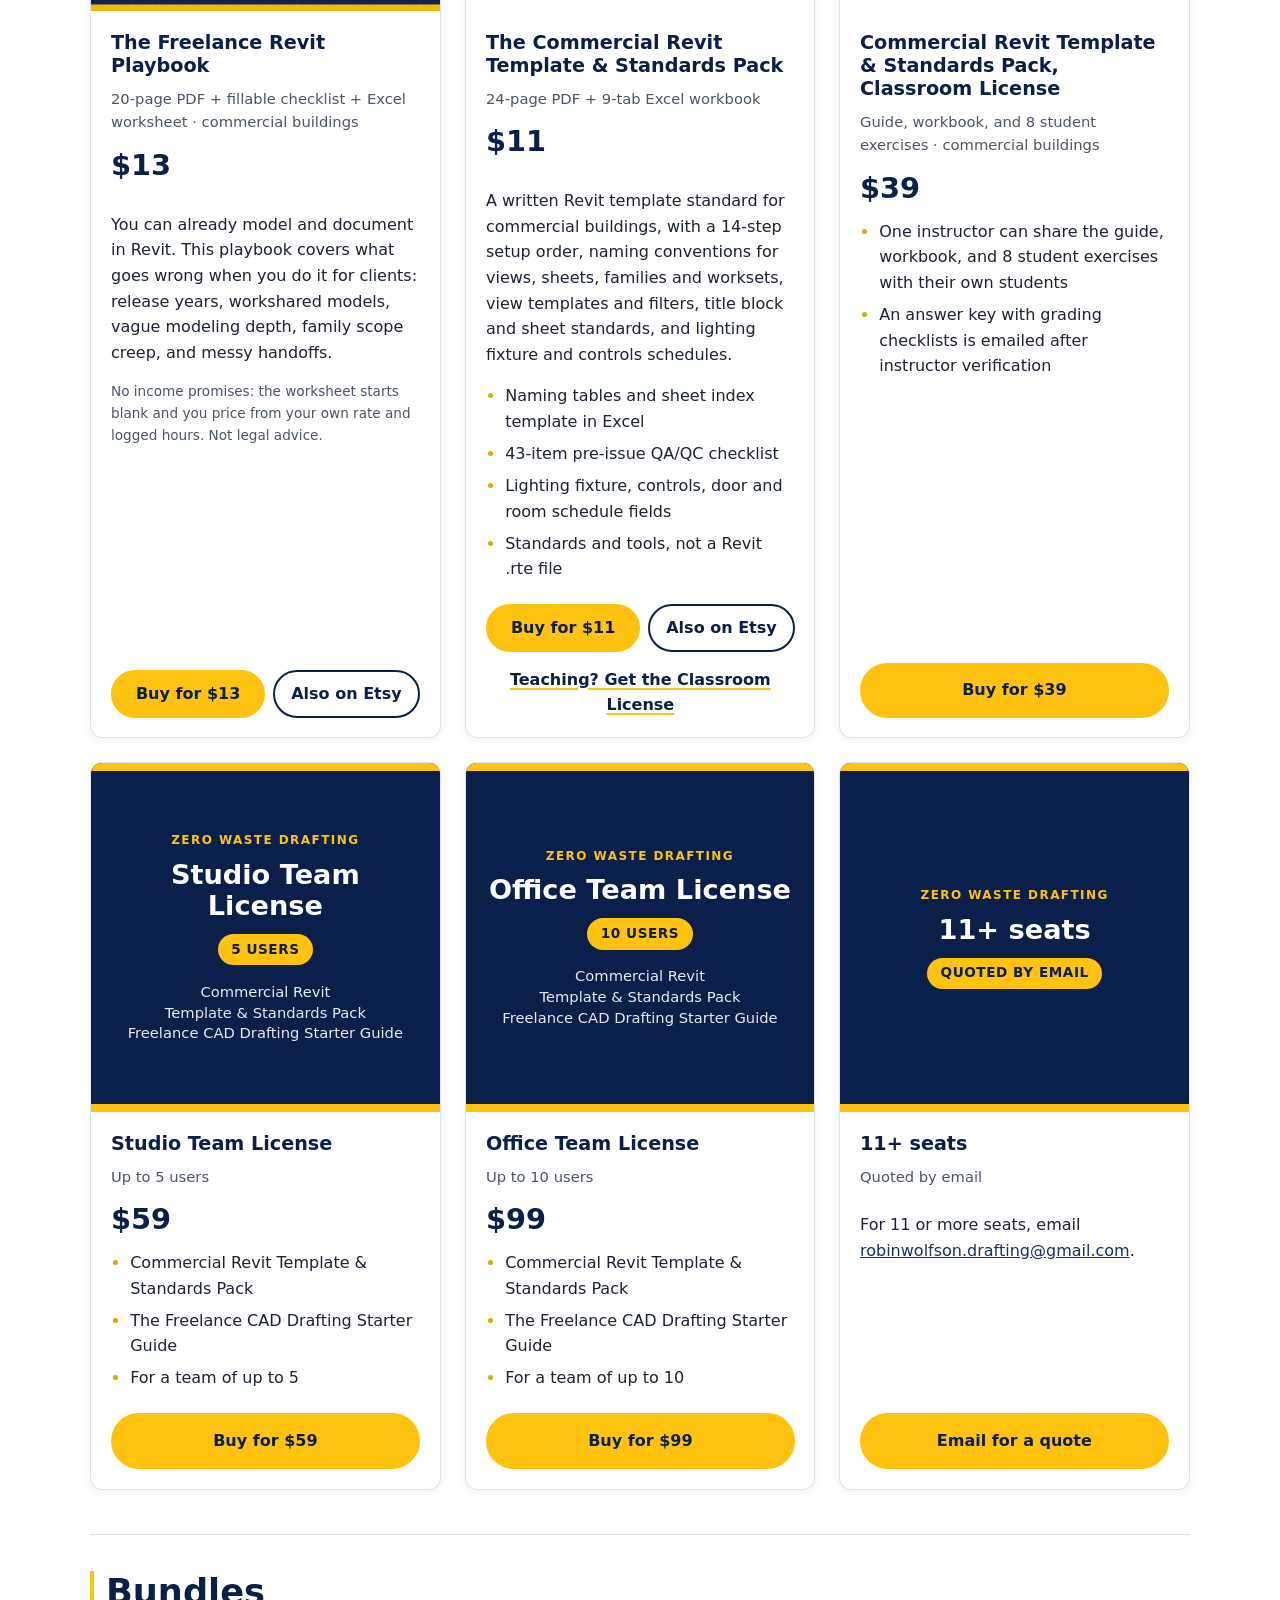
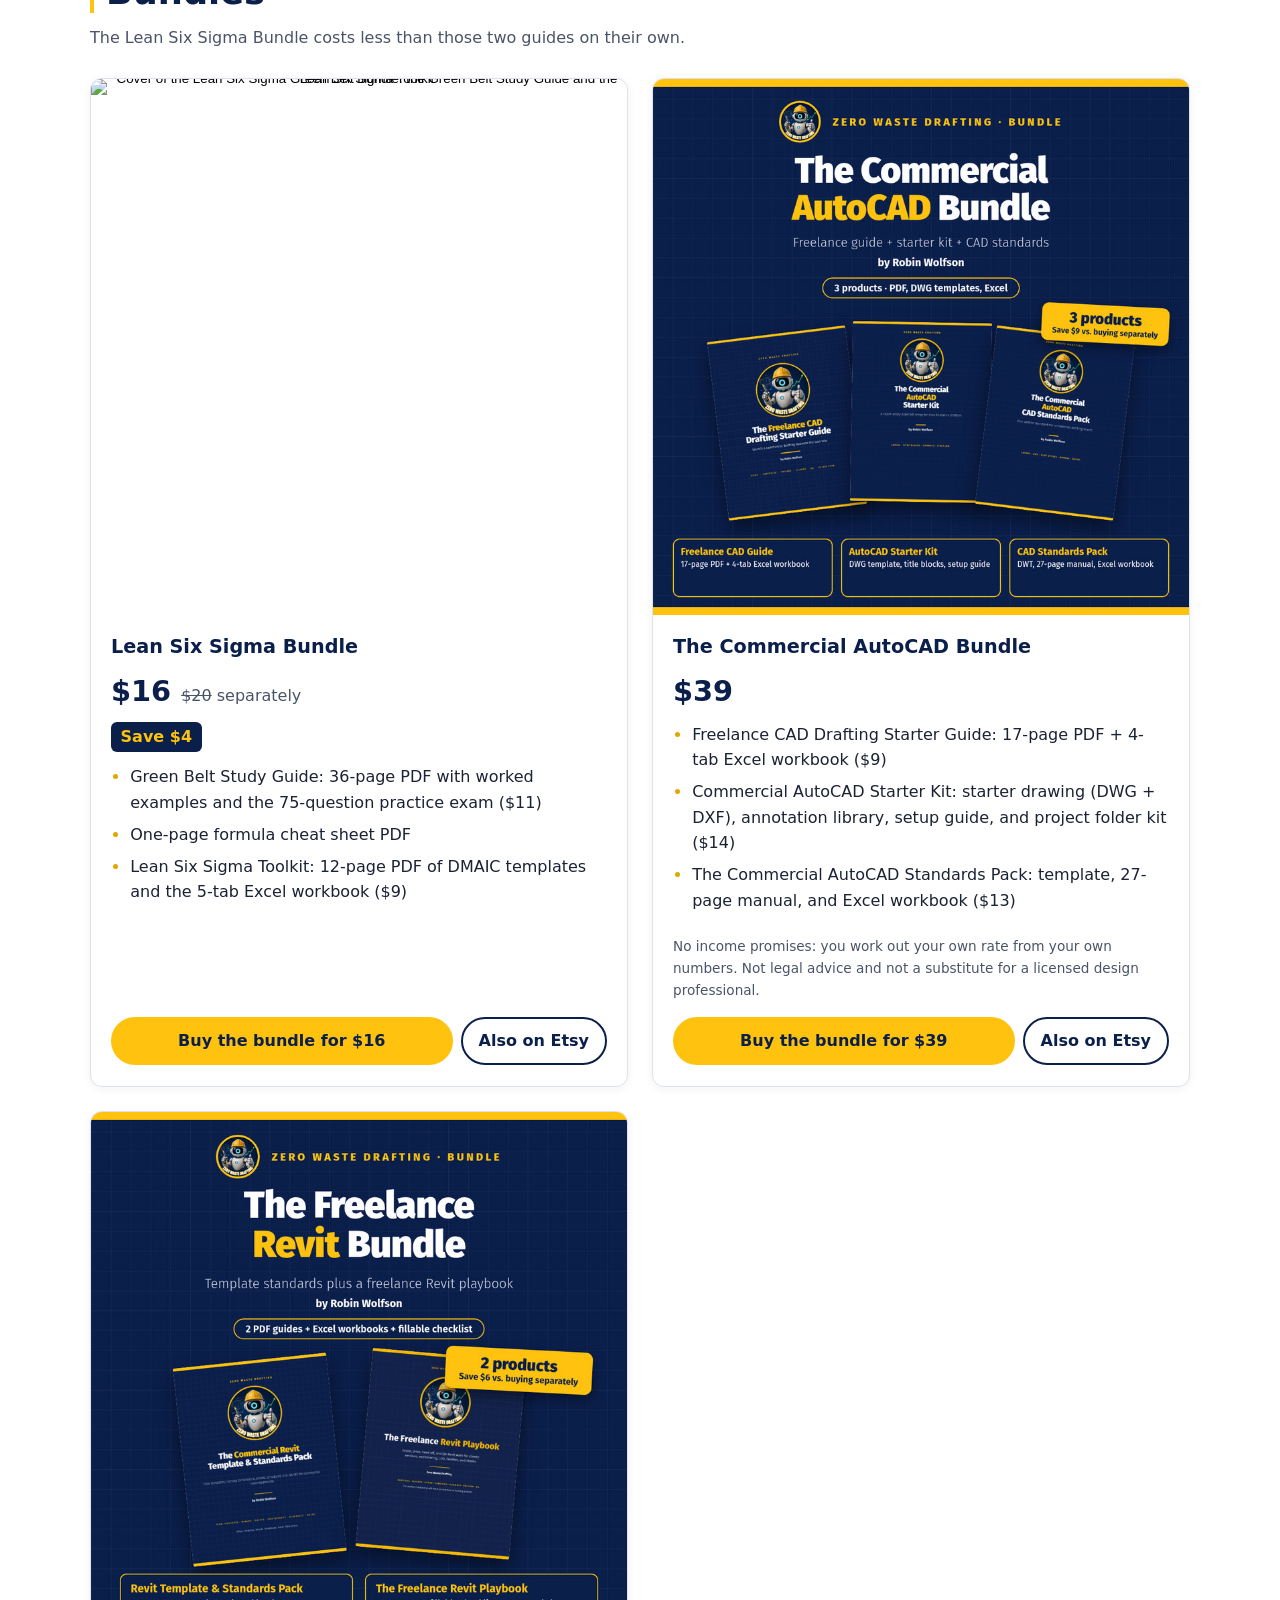
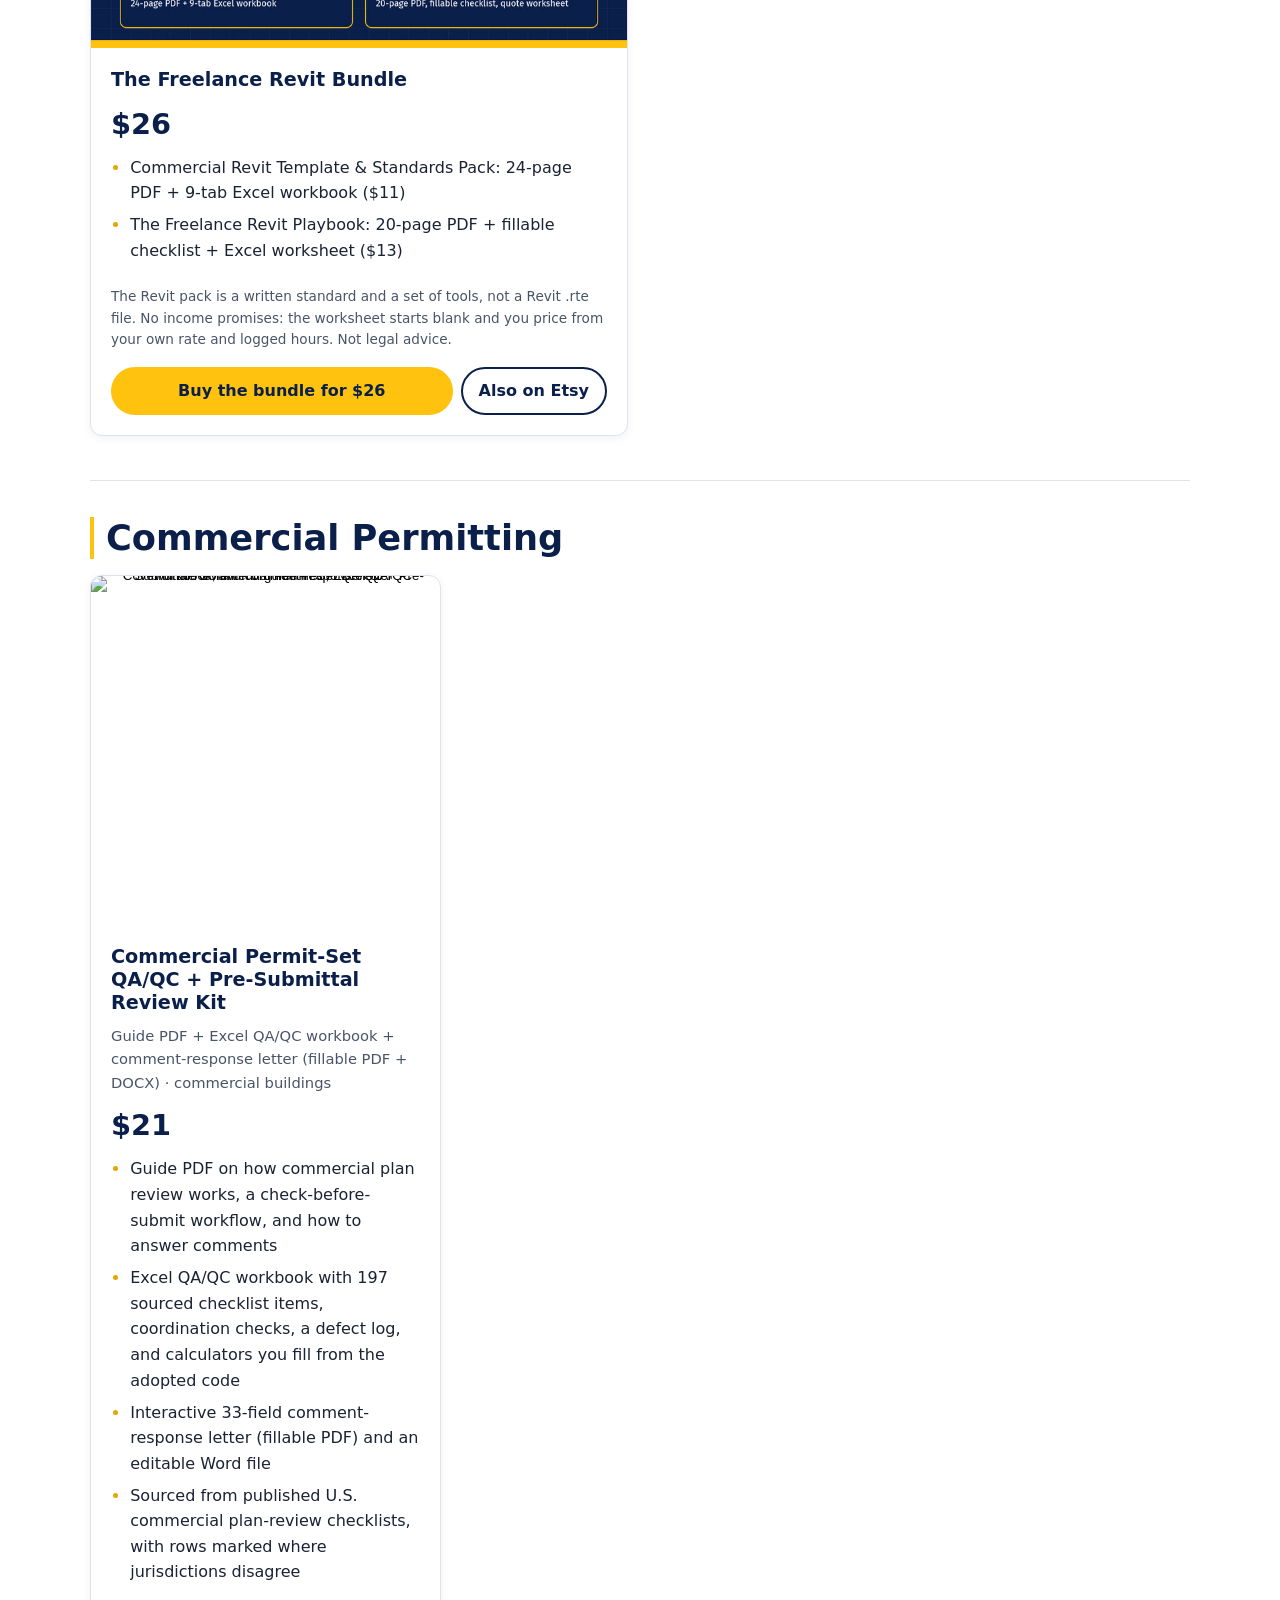
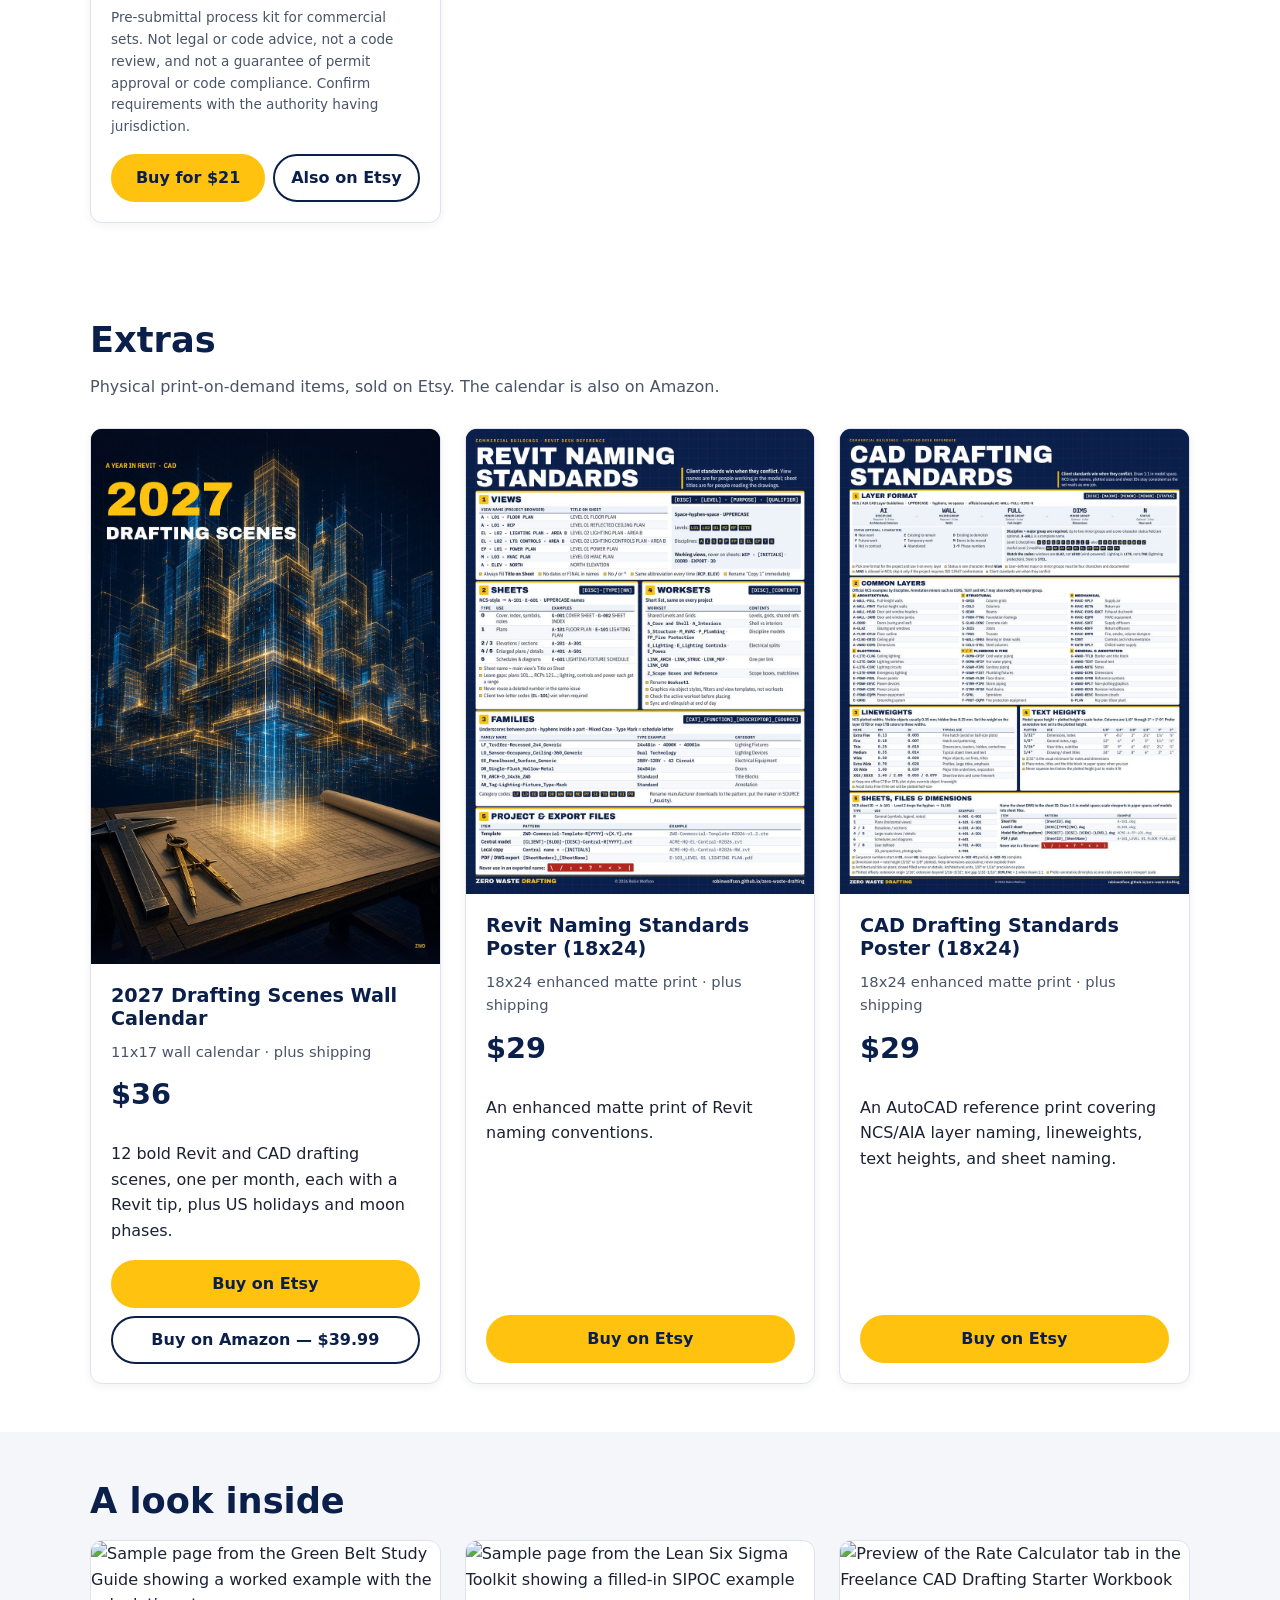
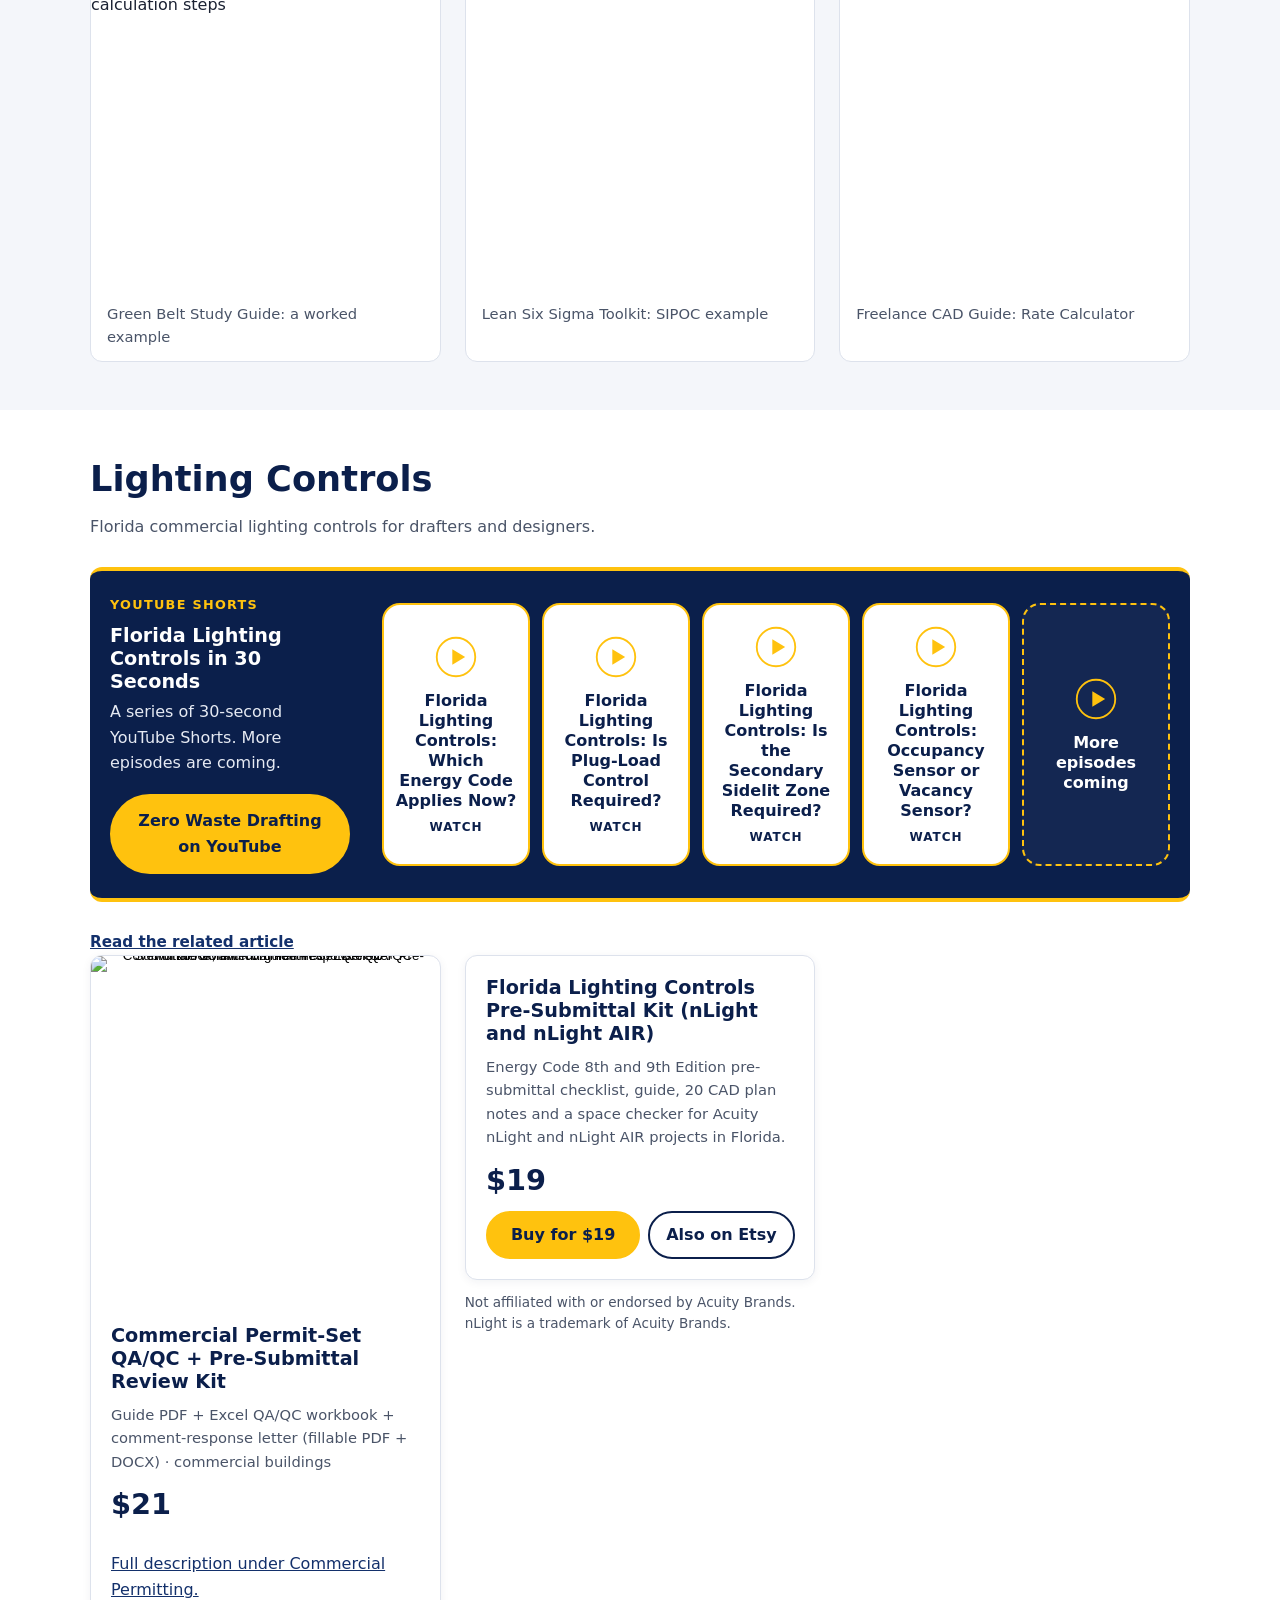
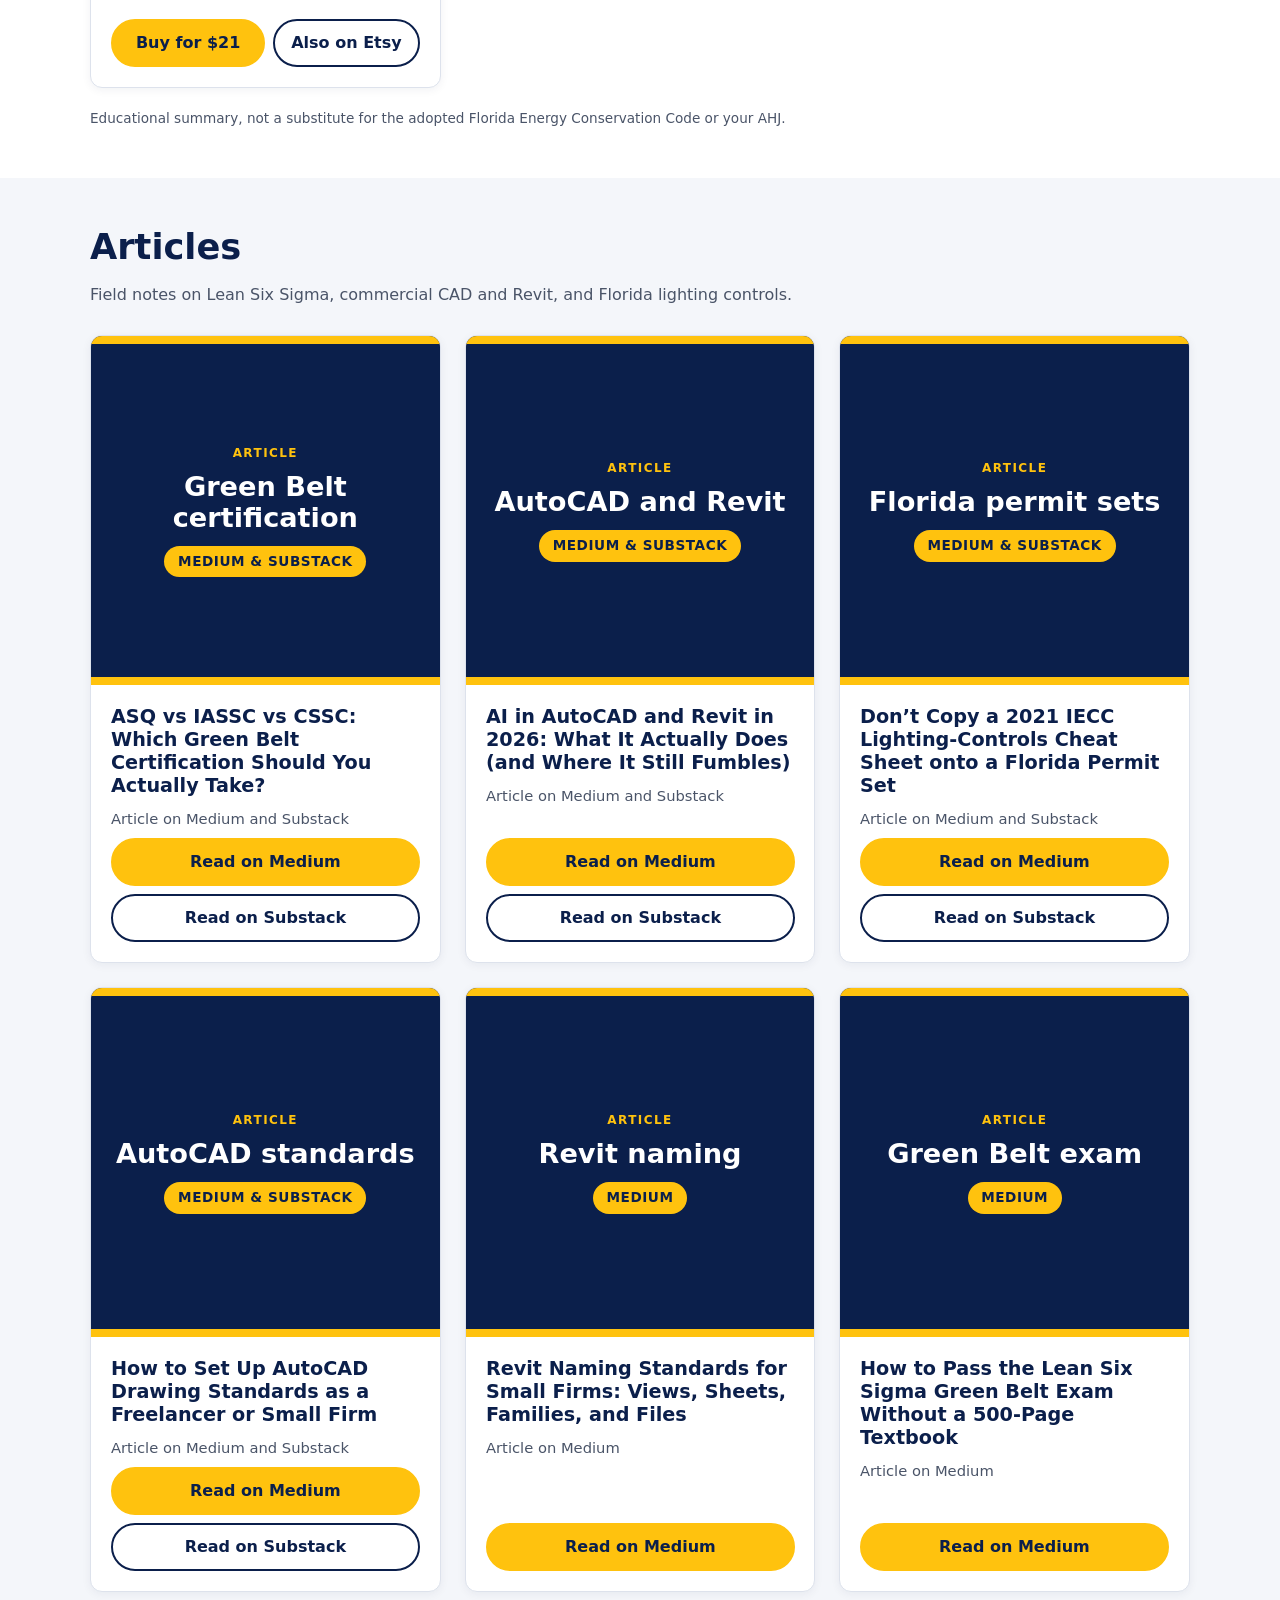
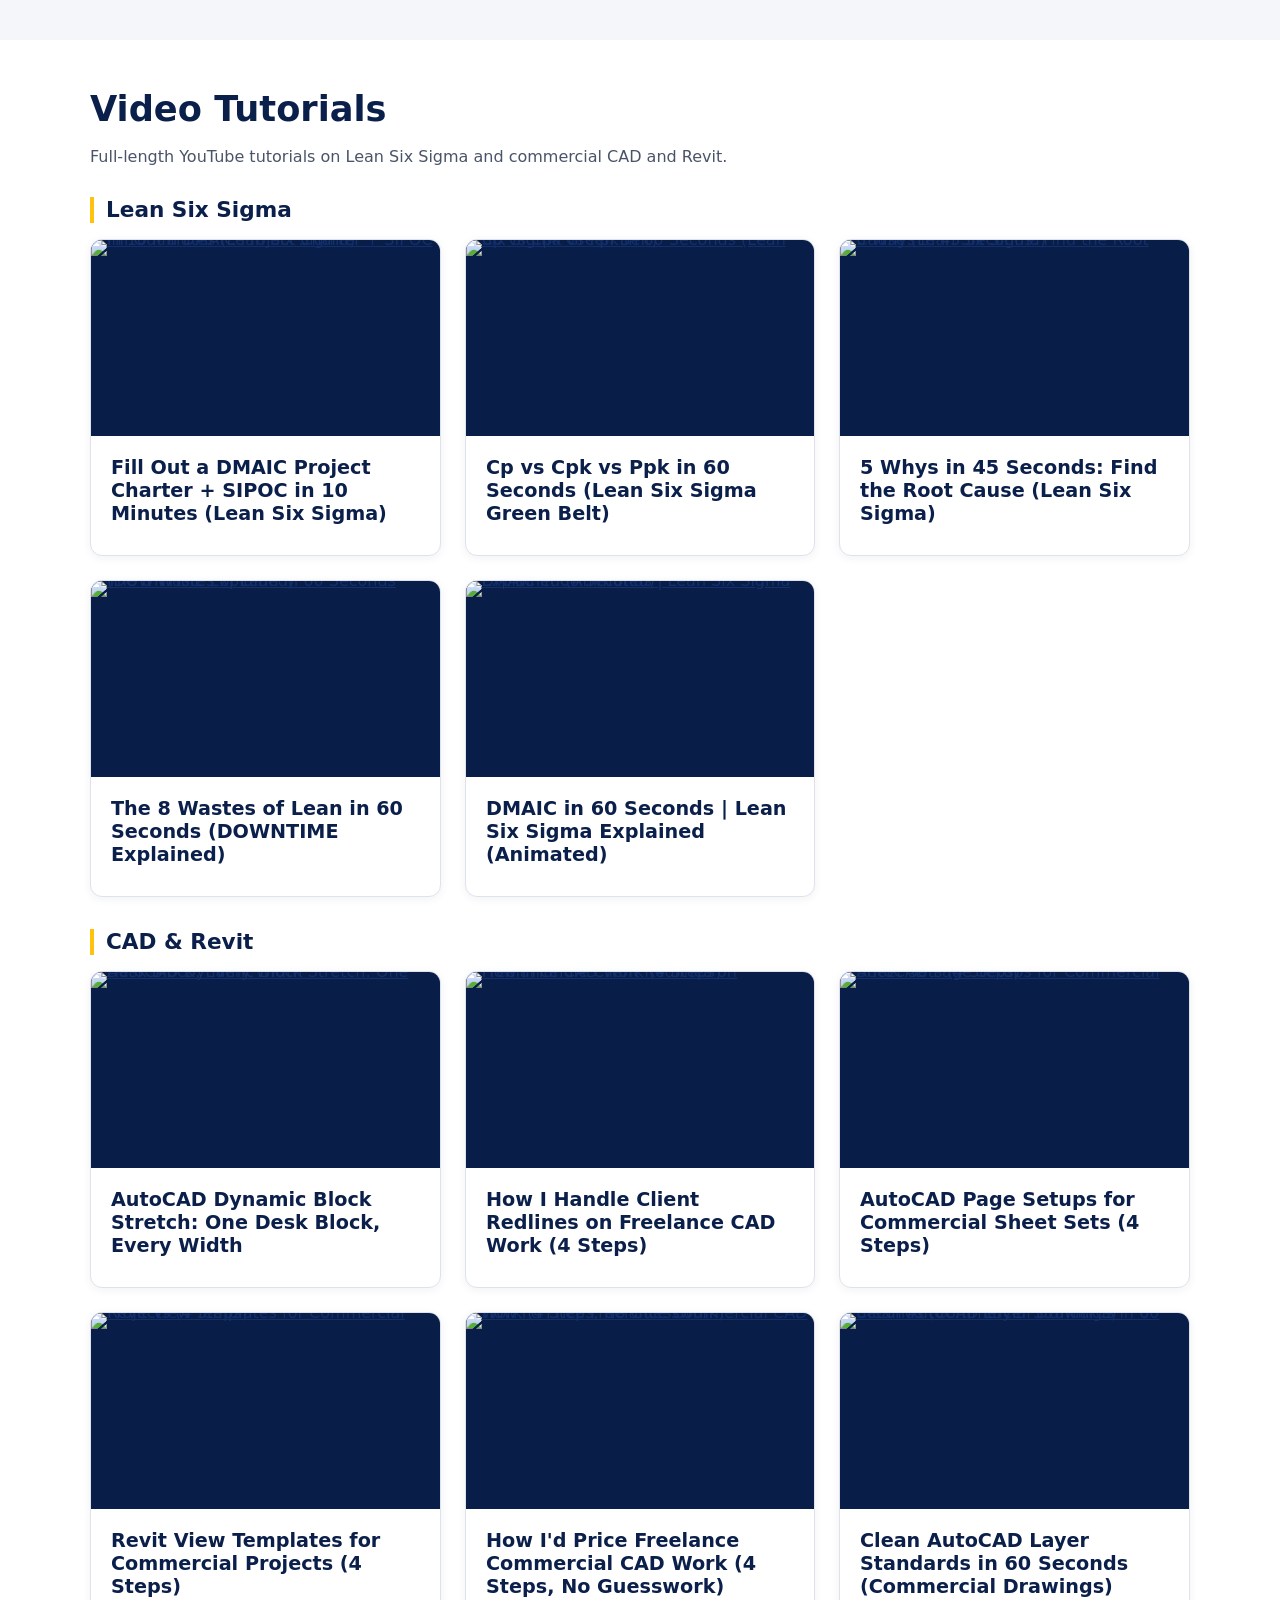
==== commit c44c081d: "Update displayed prices to the Nov 27 store prices. Match the Buy Me a Coffee amounts on the product" ====
--- a/index.html
+++ b/index.html
@@ -95,7 +95,7 @@
               <div class="card-body">
                 <h3><a class="card-title-link" href="https://buymeacoffee.com/robinwolfson/e/593083" target="_blank" rel="noopener">Lean Six Sigma Green Belt Study Guide + 75-Question Practice Exam</a></h3>
                 <p class="format">36-page PDF + 1-page formula cheat sheet (PDF)</p>
-                <p class="price"><span class="sr-only">Price: </span>$15</p>
+                <p class="price"><span class="sr-only">Price: </span>$11</p>
                 <ul class="features">
                   <li>Every DMAIC phase (Define, Measure, Analyze, Improve, Control), plus the Lean tools</li>
                   <li>14 worked examples with every calculation shown, including sample size, Cp/Cpk, DPMO and sigma level, t-test, regression, FMEA and control chart limits</li>
@@ -105,7 +105,7 @@
                 </ul>
                 <p class="note">Independent study aid. Not affiliated with or endorsed by ASQ, IASSC, or any certification body. Questions are original, not actual exam questions.</p>
                 <div class="purchase-actions">
-                  <a class="btn btn-primary" href="https://buymeacoffee.com/robinwolfson/e/593083" target="_blank" rel="noopener" aria-label="Buy the Green Belt Study Guide for $15 on Buy Me a Coffee (opens in a new tab)">Buy for $15</a>
+                  <a class="btn btn-primary" href="https://buymeacoffee.com/robinwolfson/e/593083" target="_blank" rel="noopener" aria-label="Buy the Green Belt Study Guide for $11 on Buy Me a Coffee (opens in a new tab)">Buy for $11</a>
                   <a class="btn btn-secondary" href="https://zerowastedrafting.etsy.com/listing/4609955222/six-sigma-green-belt-study-guide-2026-75" target="_blank" rel="noopener" aria-label="Also on Etsy: Lean Six Sigma Green Belt Study Guide (opens in a new tab)">Also on Etsy</a>
                   <a class="btn btn-secondary" href="https://www.amazon.com/dp/B0HT3V8KF7" target="_blank" rel="noopener" aria-label="Paperback of the Lean Six Sigma Green Belt Study Guide for $24.99 on Amazon (opens in a new tab)">Paperback on Amazon — $24.99</a>
                 </div>
@@ -119,7 +119,7 @@
               <div class="card-body">
                 <h3><a class="card-title-link" href="https://buymeacoffee.com/robinwolfson/e/593067" target="_blank" rel="noopener">The Lean Six Sigma Toolkit</a></h3>
                 <p class="format">12-page PDF + 5-tab Excel workbook</p>
-                <p class="price"><span class="sr-only">Price: </span>$12</p>
+                <p class="price"><span class="sr-only">Price: </span>$9</p>
                 <ul class="features">
                   <li>One-page DMAIC tool map: purpose, key questions, tools and tollgate outputs for each phase</li>
                   <li>DMAIC project charter template</li>
@@ -128,7 +128,7 @@
                   <li>Fillable Excel workbook with 5 tabs: Project Charter, SIPOC, Fishbone (6M), 5 Whys and Control Plan</li>
                 </ul>
                 <div class="purchase-actions">
-                  <a class="btn btn-primary" href="https://buymeacoffee.com/robinwolfson/e/593067" target="_blank" rel="noopener" aria-label="Buy The Lean Six Sigma Toolkit for $12 on Buy Me a Coffee (opens in a new tab)">Buy for $12</a>
+                  <a class="btn btn-primary" href="https://buymeacoffee.com/robinwolfson/e/593067" target="_blank" rel="noopener" aria-label="Buy The Lean Six Sigma Toolkit for $9 on Buy Me a Coffee (opens in a new tab)">Buy for $9</a>
                   <a class="btn btn-secondary" href="https://zerowastedrafting.etsy.com/listing/4609933231/dmaic-toolkit-lean-six-sigma-templates" target="_blank" rel="noopener" aria-label="Also on Etsy: The Lean Six Sigma Toolkit (opens in a new tab)">Also on Etsy</a>
                 </div>
               </div>
@@ -147,7 +147,7 @@
               <div class="card-body">
                 <h3><a class="card-title-link" href="https://buymeacoffee.com/robinwolfson/e/593100" target="_blank" rel="noopener">The Freelance CAD Drafting Starter Guide</a></h3>
                 <p class="format">17-page PDF + 4-tab Excel workbook &middot; commercial buildings, AutoCAD &amp; Revit</p>
-                <p class="price"><span class="sr-only">Price: </span>$12</p>
+                <p class="price"><span class="sr-only">Price: </span>$9</p>
                 <ul class="features">
                   <li>8 commercial drafting niches (as-builts, tenant fit-outs, MEP and lighting plans, lighting controls, and more) and 3 questions to pick yours</li>
                   <li>Pricing models (hourly, per sheet, per project) and a fill-in hourly rate worksheet</li>
@@ -157,7 +157,7 @@
                 </ul>
                 <p class="note">No income promises: you work out your own rate from your own numbers.</p>
                 <div class="purchase-actions">
-                  <a class="btn btn-primary" href="https://buymeacoffee.com/robinwolfson/e/593100" target="_blank" rel="noopener" aria-label="Buy The Freelance CAD Drafting Starter Guide for $12 on Buy Me a Coffee (opens in a new tab)">Buy for $12</a>
+                  <a class="btn btn-primary" href="https://buymeacoffee.com/robinwolfson/e/593100" target="_blank" rel="noopener" aria-label="Buy The Freelance CAD Drafting Starter Guide for $9 on Buy Me a Coffee (opens in a new tab)">Buy for $9</a>
                   <a class="btn btn-secondary" href="https://zerowastedrafting.etsy.com/listing/4609956156/freelance-cad-drafting-guide-commercial" target="_blank" rel="noopener" aria-label="Also on Etsy: The Freelance CAD Drafting Starter Guide (opens in a new tab)">Also on Etsy</a>
                 </div>
               </div>
@@ -170,10 +170,10 @@
               <div class="card-body">
                 <h3><a class="card-title-link" href="https://buymeacoffee.com/robinwolfson/e/597741" target="_blank" rel="noopener">Commercial AutoCAD Starter Kit</a></h3>
                 <p class="format">Starter drawing (DWG + DXF) + annotation library + setup guide + project folder kit &middot; commercial buildings, AutoCAD</p>
-                <p class="price"><span class="sr-only">Price: </span>$19</p>
+                <p class="price"><span class="sr-only">Price: </span>$14</p>
                 <p>A client-ready AutoCAD setup for drafters just starting freelance commercial work. It includes a starter drawing you save as a .dwt, attributed title blocks, an annotation library, a project folder tree, and a short guide to plotting, xrefs, sheet sets, and handing off a first job.</p>
                 <div class="purchase-actions">
-                  <a class="btn btn-primary" href="https://buymeacoffee.com/robinwolfson/e/597741" target="_blank" rel="noopener" aria-label="Buy the Commercial AutoCAD Starter Kit for $19 on Buy Me a Coffee (opens in a new tab)">Buy for $19</a>
+                  <a class="btn btn-primary" href="https://buymeacoffee.com/robinwolfson/e/597741" target="_blank" rel="noopener" aria-label="Buy the Commercial AutoCAD Starter Kit for $14 on Buy Me a Coffee (opens in a new tab)">Buy for $14</a>
                   <a class="btn btn-secondary" href="https://zerowastedrafting.etsy.com/listing/4615757637/commercial-autocad-starter-kit-for" target="_blank" rel="noopener" aria-label="Also on Etsy: Commercial AutoCAD Starter Kit (opens in a new tab)">Also on Etsy</a>
                 </div>
               </div>
@@ -186,10 +186,10 @@
               <div class="card-body">
                 <h3><a class="card-title-link" href="https://buymeacoffee.com/robinwolfson/e/597743" target="_blank" rel="noopener">The Commercial AutoCAD Standards Pack</a></h3>
                 <p class="format">Template (.dwt) + reference drawing + standards file + 27-page manual + Excel workbook &middot; commercial buildings, AutoCAD</p>
-                <p class="price"><span class="sr-only">Price: </span>$17</p>
+                <p class="price"><span class="sr-only">Price: </span>$13</p>
                 <p>One written AutoCAD standard for commercial building drawings, already built into a template. It gives you the written rules, the drawing files that enforce them, and a checklist to confirm them before every issue.</p>
                 <div class="purchase-actions">
-                  <a class="btn btn-primary" href="https://buymeacoffee.com/robinwolfson/e/597743" target="_blank" rel="noopener" aria-label="Buy The Commercial AutoCAD Standards Pack for $17 on Buy Me a Coffee (opens in a new tab)">Buy for $17</a>
+                  <a class="btn btn-primary" href="https://buymeacoffee.com/robinwolfson/e/597743" target="_blank" rel="noopener" aria-label="Buy The Commercial AutoCAD Standards Pack for $13 on Buy Me a Coffee (opens in a new tab)">Buy for $13</a>
                   <a class="btn btn-secondary" href="https://zerowastedrafting.etsy.com/listing/4615758689/autocad-standards-pack-commercial" target="_blank" rel="noopener" aria-label="Also on Etsy: The Commercial AutoCAD Standards Pack (opens in a new tab)">Also on Etsy</a>
                 </div>
               </div>
@@ -199,12 +199,12 @@
               <div class="card-body">
                 <h3><a class="card-title-link" href="https://buymeacoffee.com/robinwolfson/e/599857" target="_blank" rel="noopener">AI Prompt Pack for CAD and Revit Drafters</a></h3>
                 <p class="format">PDF + editable text, 24 pages</p>
-                <p class="price"><span class="sr-only">Buy Me a Coffee price: </span>$12 <span class="was">Etsy $14</span></p>
+                <p class="price"><span class="sr-only">Buy Me a Coffee price: </span>$9 <span class="was">Etsy $10</span></p>
                 <p>40 practical AI prompts for CAD and Revit work: Revit naming audits, first-pass plan notes, AutoCAD layer cleanup, sheet index and title-block text, RFIs and submittals, QA/QC checklists, Dynamo and AutoLISP starters, spec summaries and Lean drafting improvement. Every prompt includes an example and a check you still do.</p>
                 <p class="note">AI output is a first draft, not code-compliant on its own.</p>
                 <div class="purchase-actions">
-                  <a class="btn btn-primary" href="https://buymeacoffee.com/robinwolfson/e/599857" target="_blank" rel="noopener" aria-label="Buy the AI Prompt Pack for CAD and Revit Drafters for $12 on Buy Me a Coffee (opens in a new tab)">Buy on Buy Me a Coffee — $12</a>
-                  <a class="btn btn-secondary" href="https://www.etsy.com/listing/4620552083/ai-prompt-pack-for-cad-and-revit" target="_blank" rel="noopener" aria-label="Buy the AI Prompt Pack for CAD and Revit Drafters for $14 on Etsy (opens in a new tab)">Etsy — $14</a>
+                  <a class="btn btn-primary" href="https://buymeacoffee.com/robinwolfson/e/599857" target="_blank" rel="noopener" aria-label="Buy the AI Prompt Pack for CAD and Revit Drafters for $9 on Buy Me a Coffee (opens in a new tab)">Buy on Buy Me a Coffee — $9</a>
+                  <a class="btn btn-secondary" href="https://www.etsy.com/listing/4620552083/ai-prompt-pack-for-cad-and-revit" target="_blank" rel="noopener" aria-label="Buy the AI Prompt Pack for CAD and Revit Drafters for $10 on Etsy (opens in a new tab)">Etsy — $10</a>
                 </div>
               </div>
             </article>
@@ -223,11 +223,11 @@
               <div class="card-body">
                 <h3><a class="card-title-link" href="https://buymeacoffee.com/robinwolfson/e/597740" target="_blank" rel="noopener">The Freelance Revit Playbook</a></h3>
                 <p class="format">20-page PDF + fillable checklist + Excel worksheet &middot; commercial buildings</p>
-                <p class="price"><span class="sr-only">Price: </span>$17</p>
+                <p class="price"><span class="sr-only">Price: </span>$13</p>
                 <p>You can already model and document in Revit. This playbook covers what goes wrong when you do it for clients: release years, workshared models, vague modeling depth, family scope creep, and messy handoffs.</p>
                 <p class="note">No income promises: the worksheet starts blank and you price from your own rate and logged hours. Not legal advice.</p>
                 <div class="purchase-actions">
-                  <a class="btn btn-primary" href="https://buymeacoffee.com/robinwolfson/e/597740" target="_blank" rel="noopener" aria-label="Buy The Freelance Revit Playbook for $17 on Buy Me a Coffee (opens in a new tab)">Buy for $17</a>
+                  <a class="btn btn-primary" href="https://buymeacoffee.com/robinwolfson/e/597740" target="_blank" rel="noopener" aria-label="Buy The Freelance Revit Playbook for $13 on Buy Me a Coffee (opens in a new tab)">Buy for $13</a>
                   <a class="btn btn-secondary" href="https://zerowastedrafting.etsy.com/listing/4615769344/the-freelance-revit-playbook-scope-price" target="_blank" rel="noopener" aria-label="Also on Etsy: The Freelance Revit Playbook (opens in a new tab)">Also on Etsy</a>
                 </div>
               </div>
@@ -240,7 +240,7 @@
               <div class="card-body">
                 <h3><a class="card-title-link" href="https://buymeacoffee.com/robinwolfson/e/593881" target="_blank" rel="noopener">The Commercial Revit Template &amp; Standards Pack</a></h3>
                 <p class="format">24-page PDF + 9-tab Excel workbook</p>
-                <p class="price"><span class="sr-only">Price: </span>$15</p>
+                <p class="price"><span class="sr-only">Price: </span>$11</p>
                 <p>A written Revit template standard for commercial buildings, with a 14-step setup order, naming conventions for views, sheets, families and worksets, view templates and filters, title block and sheet standards, and lighting fixture and controls schedules.</p>
                 <ul class="features">
                   <li>Naming tables and sheet index template in Excel</li>
@@ -249,7 +249,7 @@
                   <li>Standards and tools, not a Revit .rte file</li>
                 </ul>
                 <div class="purchase-actions">
-                  <a class="btn btn-primary" href="https://buymeacoffee.com/robinwolfson/e/593881" target="_blank" rel="noopener" aria-label="Buy The Commercial Revit Template &amp; Standards Pack for $15 on Buy Me a Coffee (opens in a new tab)">Buy for $15</a>
+                  <a class="btn btn-primary" href="https://buymeacoffee.com/robinwolfson/e/593881" target="_blank" rel="noopener" aria-label="Buy The Commercial Revit Template &amp; Standards Pack for $11 on Buy Me a Coffee (opens in a new tab)">Buy for $11</a>
                   <a class="btn btn-secondary" href="https://zerowastedrafting.etsy.com/listing/4609957298/revit-template-standards-for-commercial" target="_blank" rel="noopener" aria-label="Also on Etsy: The Commercial Revit Template and Standards Pack (opens in a new tab)">Also on Etsy</a>
                 </div>
                 <p class="classroom-cue"><a href="#classroom-license">Teaching? Get the Classroom License</a></p>
@@ -263,12 +263,12 @@
               <div class="card-body">
                 <h3><a class="card-title-link" href="https://buymeacoffee.com/robinwolfson/e/594979" target="_blank" rel="noopener">Commercial Revit Template &amp; Standards Pack, Classroom License</a></h3>
                 <p class="format">Guide, workbook, and 8 student exercises &middot; commercial buildings</p>
-                <p class="price"><span class="sr-only">Price: </span>$49</p>
+                <p class="price"><span class="sr-only">Price: </span>$39</p>
                 <ul class="features">
                   <li>One instructor can share the guide, workbook, and 8 student exercises with their own students</li>
                   <li>An answer key with grading checklists is emailed after instructor verification</li>
                 </ul>
-                <a class="btn btn-primary btn-block" href="https://buymeacoffee.com/robinwolfson/e/594979" target="_blank" rel="noopener" aria-label="Buy the Commercial Revit Template and Standards Pack Classroom License for $49 on Buy Me a Coffee (opens in a new tab)">Buy for $49</a>
+                <a class="btn btn-primary btn-block" href="https://buymeacoffee.com/robinwolfson/e/594979" target="_blank" rel="noopener" aria-label="Buy the Commercial Revit Template and Standards Pack Classroom License for $39 on Buy Me a Coffee (opens in a new tab)">Buy for $39</a>
               </div>
             </article>
           </div>
@@ -283,13 +283,13 @@
               <div class="card-body">
                 <h3><a class="card-title-link" href="https://buymeacoffee.com/robinwolfson/e/595451" target="_blank" rel="noopener">Studio Team License</a></h3>
                 <p class="format">Up to 5 users</p>
-                <p class="price"><span class="sr-only">Price: </span>$79</p>
+                <p class="price"><span class="sr-only">Price: </span>$59</p>
                 <ul class="features">
                   <li>Commercial Revit Template &amp; Standards Pack</li>
                   <li>The Freelance CAD Drafting Starter Guide</li>
                   <li>For a team of up to 5</li>
                 </ul>
-                <a class="btn btn-primary btn-block" href="https://buymeacoffee.com/robinwolfson/e/595451" target="_blank" rel="noopener" aria-label="Buy the Studio Team License for $79 on Buy Me a Coffee (opens in a new tab)">Buy for $79</a>
+                <a class="btn btn-primary btn-block" href="https://buymeacoffee.com/robinwolfson/e/595451" target="_blank" rel="noopener" aria-label="Buy the Studio Team License for $59 on Buy Me a Coffee (opens in a new tab)">Buy for $59</a>
               </div>
             </article>
 
@@ -303,13 +303,13 @@
               <div class="card-body">
                 <h3><a class="card-title-link" href="https://buymeacoffee.com/robinwolfson/e/595452" target="_blank" rel="noopener">Office Team License</a></h3>
                 <p class="format">Up to 10 users</p>
-                <p class="price"><span class="sr-only">Price: </span>$139</p>
+                <p class="price"><span class="sr-only">Price: </span>$99</p>
                 <ul class="features">
                   <li>Commercial Revit Template &amp; Standards Pack</li>
                   <li>The Freelance CAD Drafting Starter Guide</li>
                   <li>For a team of up to 10</li>
                 </ul>
-                <a class="btn btn-primary btn-block" href="https://buymeacoffee.com/robinwolfson/e/595452" target="_blank" rel="noopener" aria-label="Buy the Office Team License for $139 on Buy Me a Coffee (opens in a new tab)">Buy for $139</a>
+                <a class="btn btn-primary btn-block" href="https://buymeacoffee.com/robinwolfson/e/595452" target="_blank" rel="noopener" aria-label="Buy the Office Team License for $99 on Buy Me a Coffee (opens in a new tab)">Buy for $99</a>
               </div>
             </article>
 
@@ -331,7 +331,7 @@
 
         <section class="product-group" id="bundles" aria-labelledby="bundles-title">
           <h2 id="bundles-title">Bundles</h2>
-          <p class="section-intro">Get the guides together and pay less than buying them separately.</p>
+          <p class="section-intro">The Lean Six Sigma Bundle costs less than those two guides on their own.</p>
           <div class="bundle-grid">
             <article class="card bundle">
               <button type="button" class="card-image" aria-haspopup="dialog" aria-controls="product-lightbox" aria-label="View larger cover of Lean Six Sigma Bundle">
@@ -339,15 +339,15 @@
               </button>
               <div class="card-body">
                 <h3><a class="card-title-link" href="https://buymeacoffee.com/robinwolfson/e/593126" target="_blank" rel="noopener">Lean Six Sigma Bundle</a></h3>
-                <p class="price"><span class="sr-only">Bundle price: </span>$22 <span class="was"><span class="sr-only">instead of </span><s>$27</s> separately</span></p>
-                <p class="save">Save $5</p>
-                <ul class="features">
-                  <li>Green Belt Study Guide: 36-page PDF with worked examples and the 75-question practice exam ($15)</li>
+                <p class="price"><span class="sr-only">Bundle price: </span>$16 <span class="was"><span class="sr-only">instead of </span><s>$20</s> separately</span></p>
+                <p class="save">Save $4</p>
+                <ul class="features">
+                  <li>Green Belt Study Guide: 36-page PDF with worked examples and the 75-question practice exam ($11)</li>
                   <li>One-page formula cheat sheet PDF</li>
-                  <li>Lean Six Sigma Toolkit: 12-page PDF of DMAIC templates and the 5-tab Excel workbook ($12)</li>
-                </ul>
-                <div class="purchase-actions">
-                  <a class="btn btn-primary" href="https://buymeacoffee.com/robinwolfson/e/593126" target="_blank" rel="noopener" aria-label="Buy the Lean Six Sigma Bundle for $22 on Buy Me a Coffee (opens in a new tab)">Buy the bundle for $22</a>
+                  <li>Lean Six Sigma Toolkit: 12-page PDF of DMAIC templates and the 5-tab Excel workbook ($9)</li>
+                </ul>
+                <div class="purchase-actions">
+                  <a class="btn btn-primary" href="https://buymeacoffee.com/robinwolfson/e/593126" target="_blank" rel="noopener" aria-label="Buy the Lean Six Sigma Bundle for $16 on Buy Me a Coffee (opens in a new tab)">Buy the bundle for $16</a>
                   <a class="btn btn-secondary" href="https://zerowastedrafting.etsy.com/listing/4609959548/six-sigma-green-belt-bundle-study-guide" target="_blank" rel="noopener" aria-label="Also on Etsy: Lean Six Sigma Bundle (opens in a new tab)">Also on Etsy</a>
                 </div>
               </div>
@@ -359,12 +359,11 @@
               </button>
               <div class="card-body">
                 <h3><a class="card-title-link" href="https://buymeacoffee.com/robinwolfson/e/597753" target="_blank" rel="noopener">The Commercial AutoCAD Bundle</a></h3>
-                <p class="price"><span class="sr-only">Bundle price: </span>$39 <span class="was"><span class="sr-only">instead of </span><s>$48</s> separately</span></p>
-                <p class="save">Save $9</p>
-                <ul class="features">
-                  <li>Freelance CAD Drafting Starter Guide: 17-page PDF + 4-tab Excel workbook ($12)</li>
-                  <li>Commercial AutoCAD Starter Kit: starter drawing (DWG + DXF), annotation library, setup guide, and project folder kit ($19)</li>
-                  <li>The Commercial AutoCAD Standards Pack: template, 27-page manual, and Excel workbook ($17)</li>
+                <p class="price"><span class="sr-only">Bundle price: </span>$39</p>
+                <ul class="features">
+                  <li>Freelance CAD Drafting Starter Guide: 17-page PDF + 4-tab Excel workbook ($9)</li>
+                  <li>Commercial AutoCAD Starter Kit: starter drawing (DWG + DXF), annotation library, setup guide, and project folder kit ($14)</li>
+                  <li>The Commercial AutoCAD Standards Pack: template, 27-page manual, and Excel workbook ($13)</li>
                 </ul>
                 <p class="note">No income promises: you work out your own rate from your own numbers. Not legal advice and not a substitute for a licensed design professional.</p>
                 <div class="purchase-actions">
@@ -380,11 +379,10 @@
               </button>
               <div class="card-body">
                 <h3><a class="card-title-link" href="https://buymeacoffee.com/robinwolfson/e/597754" target="_blank" rel="noopener">The Freelance Revit Bundle</a></h3>
-                <p class="price"><span class="sr-only">Bundle price: </span>$26 <span class="was"><span class="sr-only">instead of </span><s>$32</s> separately</span></p>
-                <p class="save">Save $6</p>
-                <ul class="features">
-                  <li>Commercial Revit Template &amp; Standards Pack: 24-page PDF + 9-tab Excel workbook ($15)</li>
-                  <li>The Freelance Revit Playbook: 20-page PDF + fillable checklist + Excel worksheet ($17)</li>
+                <p class="price"><span class="sr-only">Bundle price: </span>$26</p>
+                <ul class="features">
+                  <li>Commercial Revit Template &amp; Standards Pack: 24-page PDF + 9-tab Excel workbook ($11)</li>
+                  <li>The Freelance Revit Playbook: 20-page PDF + fillable checklist + Excel worksheet ($13)</li>
                 </ul>
                 <p class="note">The Revit pack is a written standard and a set of tools, not a Revit .rte file. No income promises: the worksheet starts blank and you price from your own rate and logged hours. Not legal advice.</p>
                 <div class="purchase-actions">
@@ -406,7 +404,7 @@
               <div class="card-body">
                 <h3><a class="card-title-link" href="https://buymeacoffee.com/robinwolfson/e/595488" target="_blank" rel="noopener">Commercial Permit-Set QA/QC + Pre-Submittal Review Kit</a></h3>
                 <p class="format">Guide PDF + Excel QA/QC workbook + comment-response letter (fillable PDF + DOCX) &middot; commercial buildings</p>
-                <p class="price"><span class="sr-only">Price: </span>$29</p>
+                <p class="price"><span class="sr-only">Price: </span>$21</p>
                 <ul class="features">
                   <li>Guide PDF on how commercial plan review works, a check-before-submit workflow, and how to answer comments</li>
                   <li>Excel QA/QC workbook with 197 sourced checklist items, coordination checks, a defect log, and calculators you fill from the adopted code</li>
@@ -415,7 +413,7 @@
                 </ul>
                 <p class="note">Pre-submittal process kit for commercial sets. Not legal or code advice, not a code review, and not a guarantee of permit approval or code compliance. Confirm requirements with the authority having jurisdiction.</p>
                 <div class="purchase-actions">
-                  <a class="btn btn-primary" href="https://buymeacoffee.com/robinwolfson/e/595488" target="_blank" rel="noopener" aria-label="Buy the Commercial Permit-Set QA/QC + Pre-Submittal Review Kit for $29 on Buy Me a Coffee (opens in a new tab)">Buy for $29</a>
+                  <a class="btn btn-primary" href="https://buymeacoffee.com/robinwolfson/e/595488" target="_blank" rel="noopener" aria-label="Buy the Commercial Permit-Set QA/QC + Pre-Submittal Review Kit for $21 on Buy Me a Coffee (opens in a new tab)">Buy for $21</a>
                   <a class="btn btn-secondary" href="https://zerowastedrafting.etsy.com/listing/4611461235/commercial-permit-set-qaqc-checklist-pre" target="_blank" rel="noopener" aria-label="Also on Etsy: Commercial Permit-Set QA/QC + Pre-Submittal Review Kit (opens in a new tab)">Also on Etsy</a>
                 </div>
               </div>
@@ -537,10 +535,10 @@
             <div class="card-body">
               <h3><a class="card-title-link" href="https://buymeacoffee.com/robinwolfson/e/595488" target="_blank" rel="noopener">Commercial Permit-Set QA/QC + Pre-Submittal Review Kit</a></h3>
               <p class="format">Guide PDF + Excel QA/QC workbook + comment-response letter (fillable PDF + DOCX) &middot; commercial buildings</p>
-              <p class="price"><span class="sr-only">Price: </span>$29</p>
+              <p class="price"><span class="sr-only">Price: </span>$21</p>
               <p><a href="#commercial-permitting">Full description under Commercial Permitting.</a></p>
               <div class="purchase-actions">
-                <a class="btn btn-primary" href="https://buymeacoffee.com/robinwolfson/e/595488" target="_blank" rel="noopener" aria-label="Buy the Commercial Permit-Set QA/QC + Pre-Submittal Review Kit for $29 on Buy Me a Coffee (opens in a new tab)">Buy for $29</a>
+                <a class="btn btn-primary" href="https://buymeacoffee.com/robinwolfson/e/595488" target="_blank" rel="noopener" aria-label="Buy the Commercial Permit-Set QA/QC + Pre-Submittal Review Kit for $21 on Buy Me a Coffee (opens in a new tab)">Buy for $21</a>
                 <a class="btn btn-secondary" href="https://www.etsy.com/listing/4611461235" target="_blank" rel="noopener" aria-label="Also on Etsy: Commercial Permit-Set QA/QC + Pre-Submittal Review Kit (opens in a new tab)">Also on Etsy</a>
               </div>
             </div>
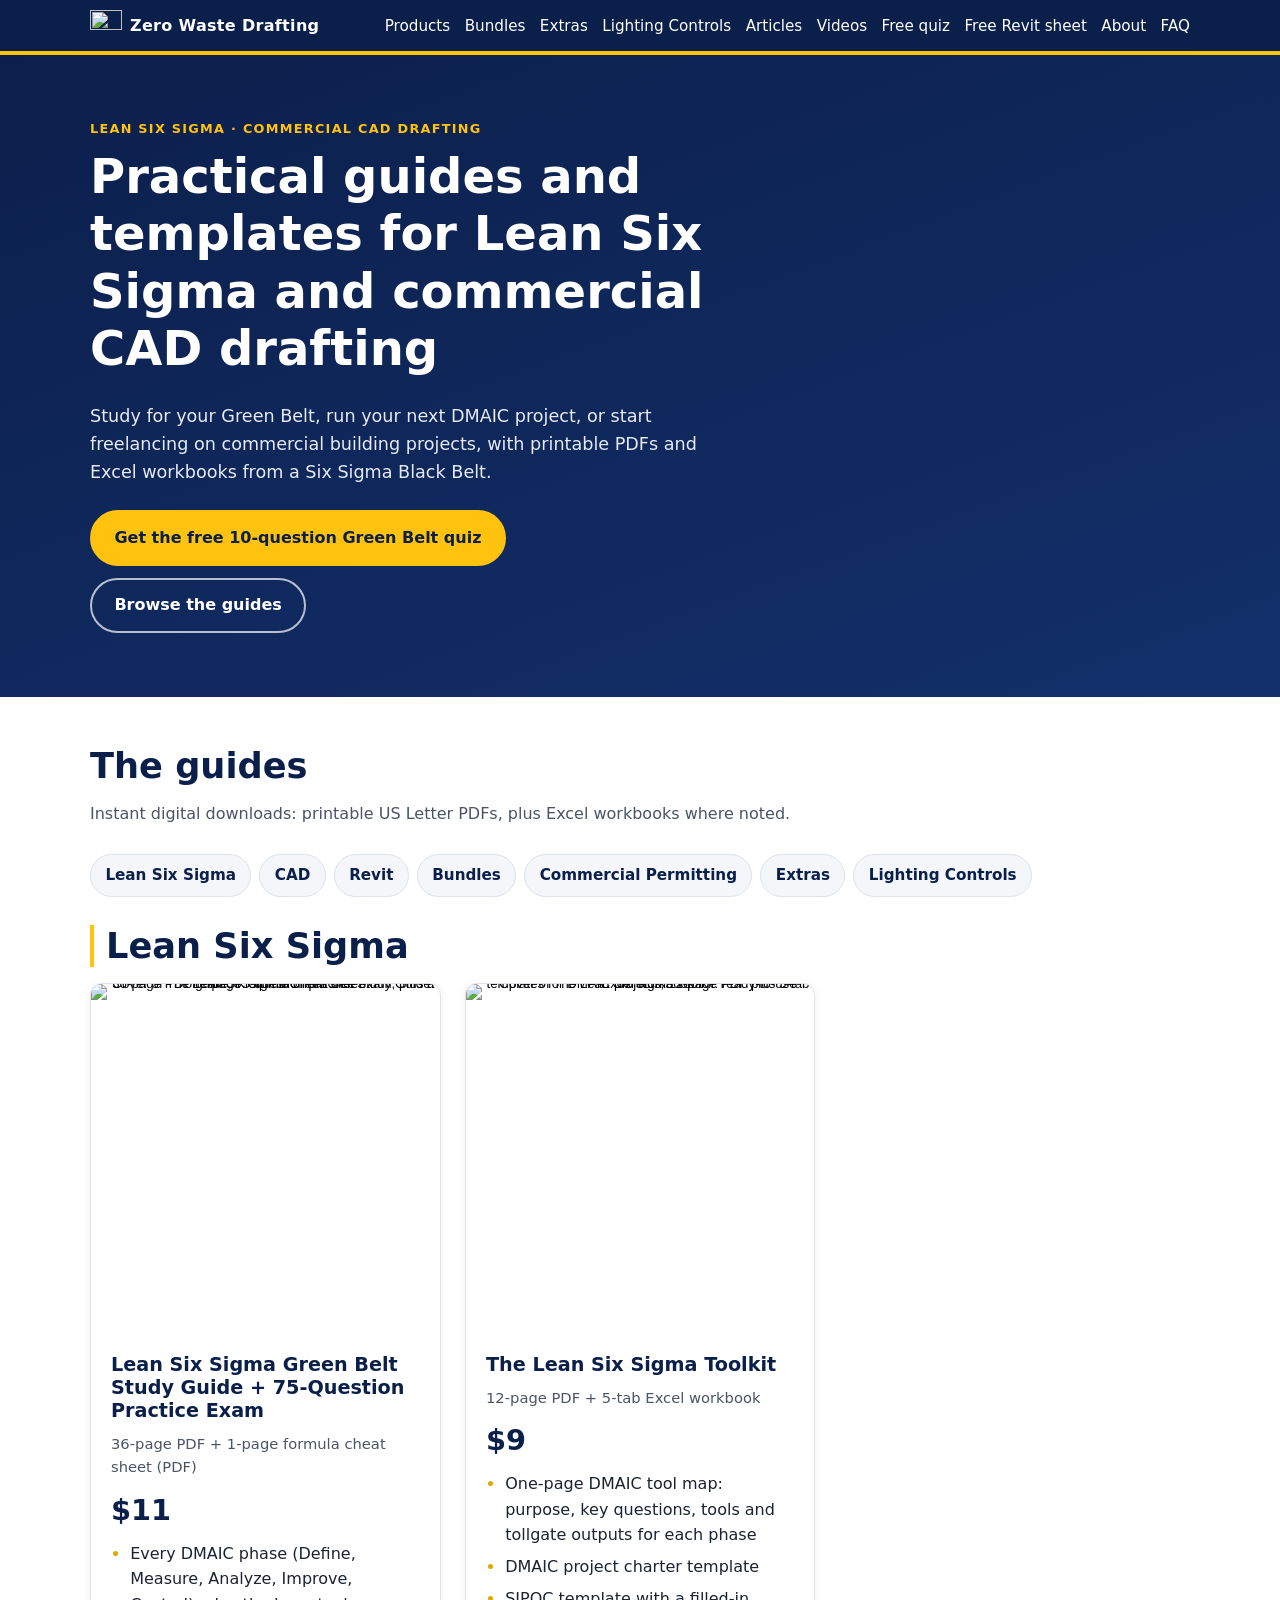
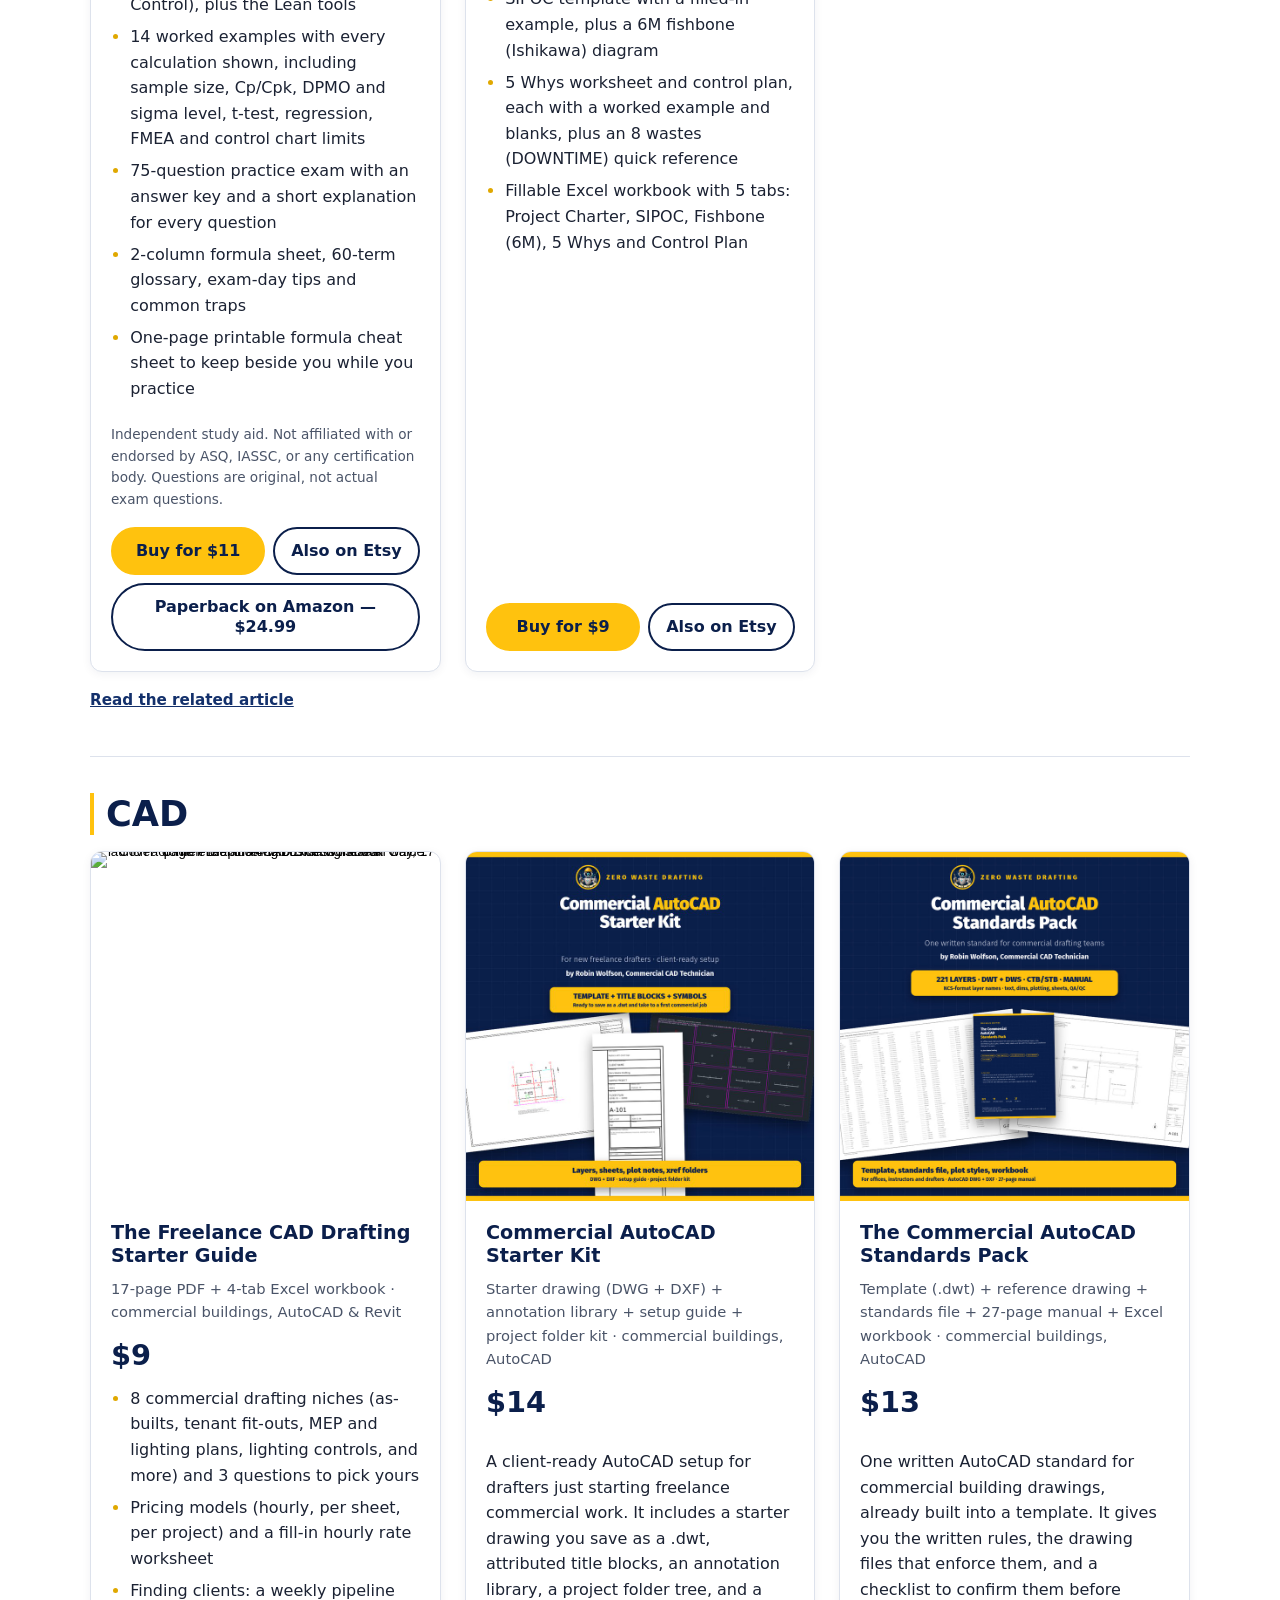
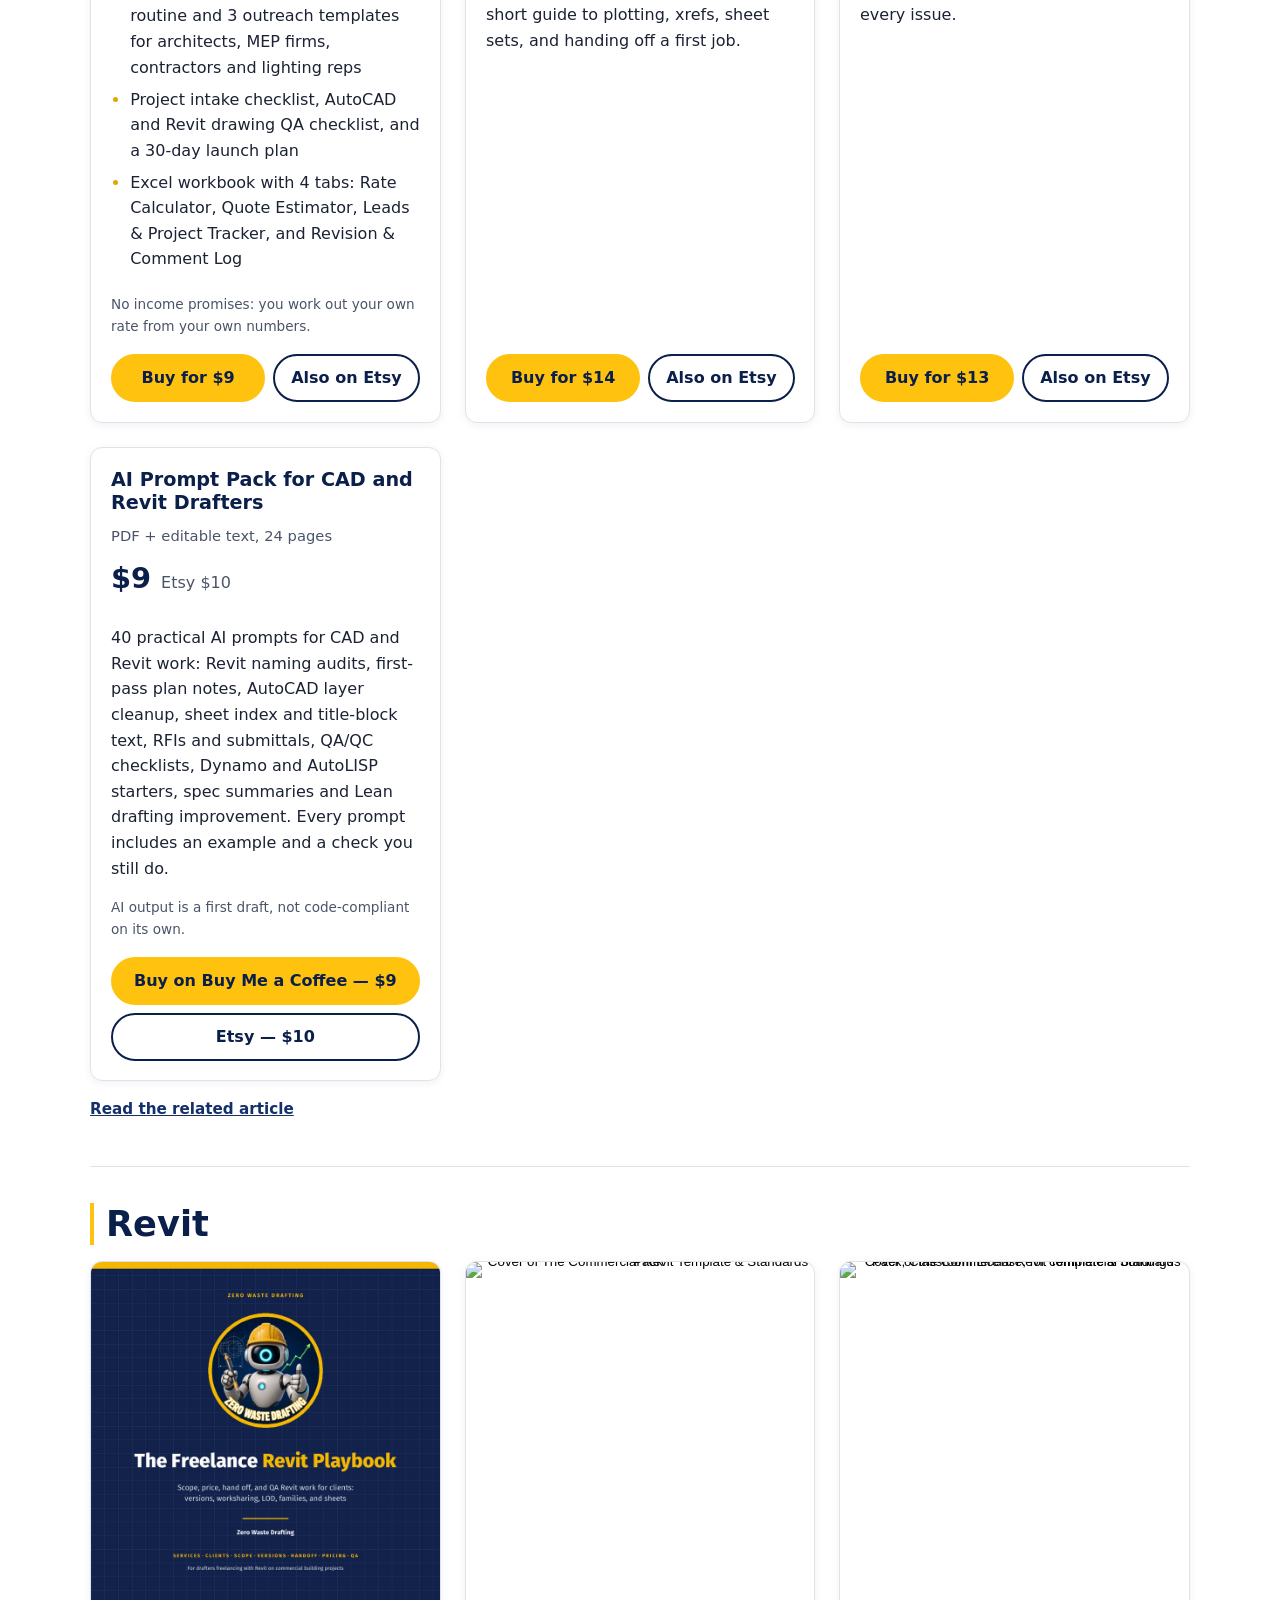
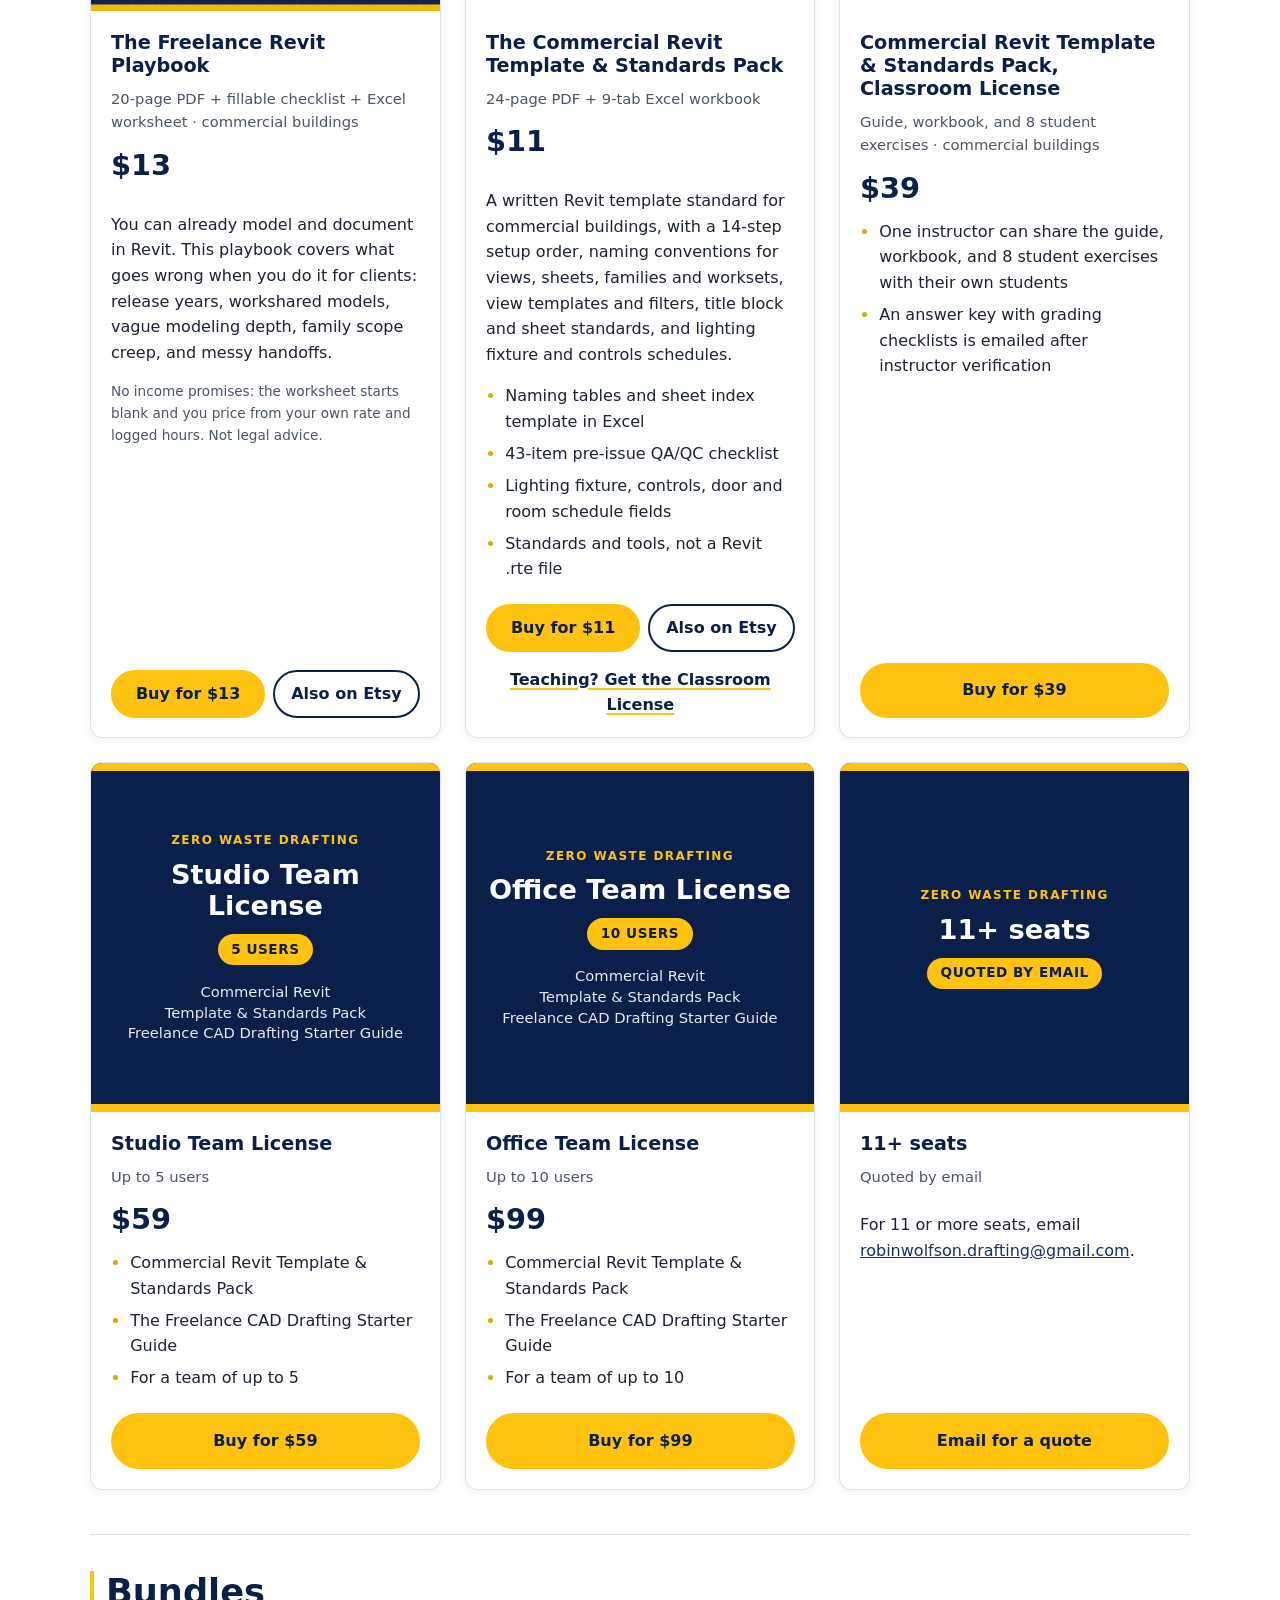
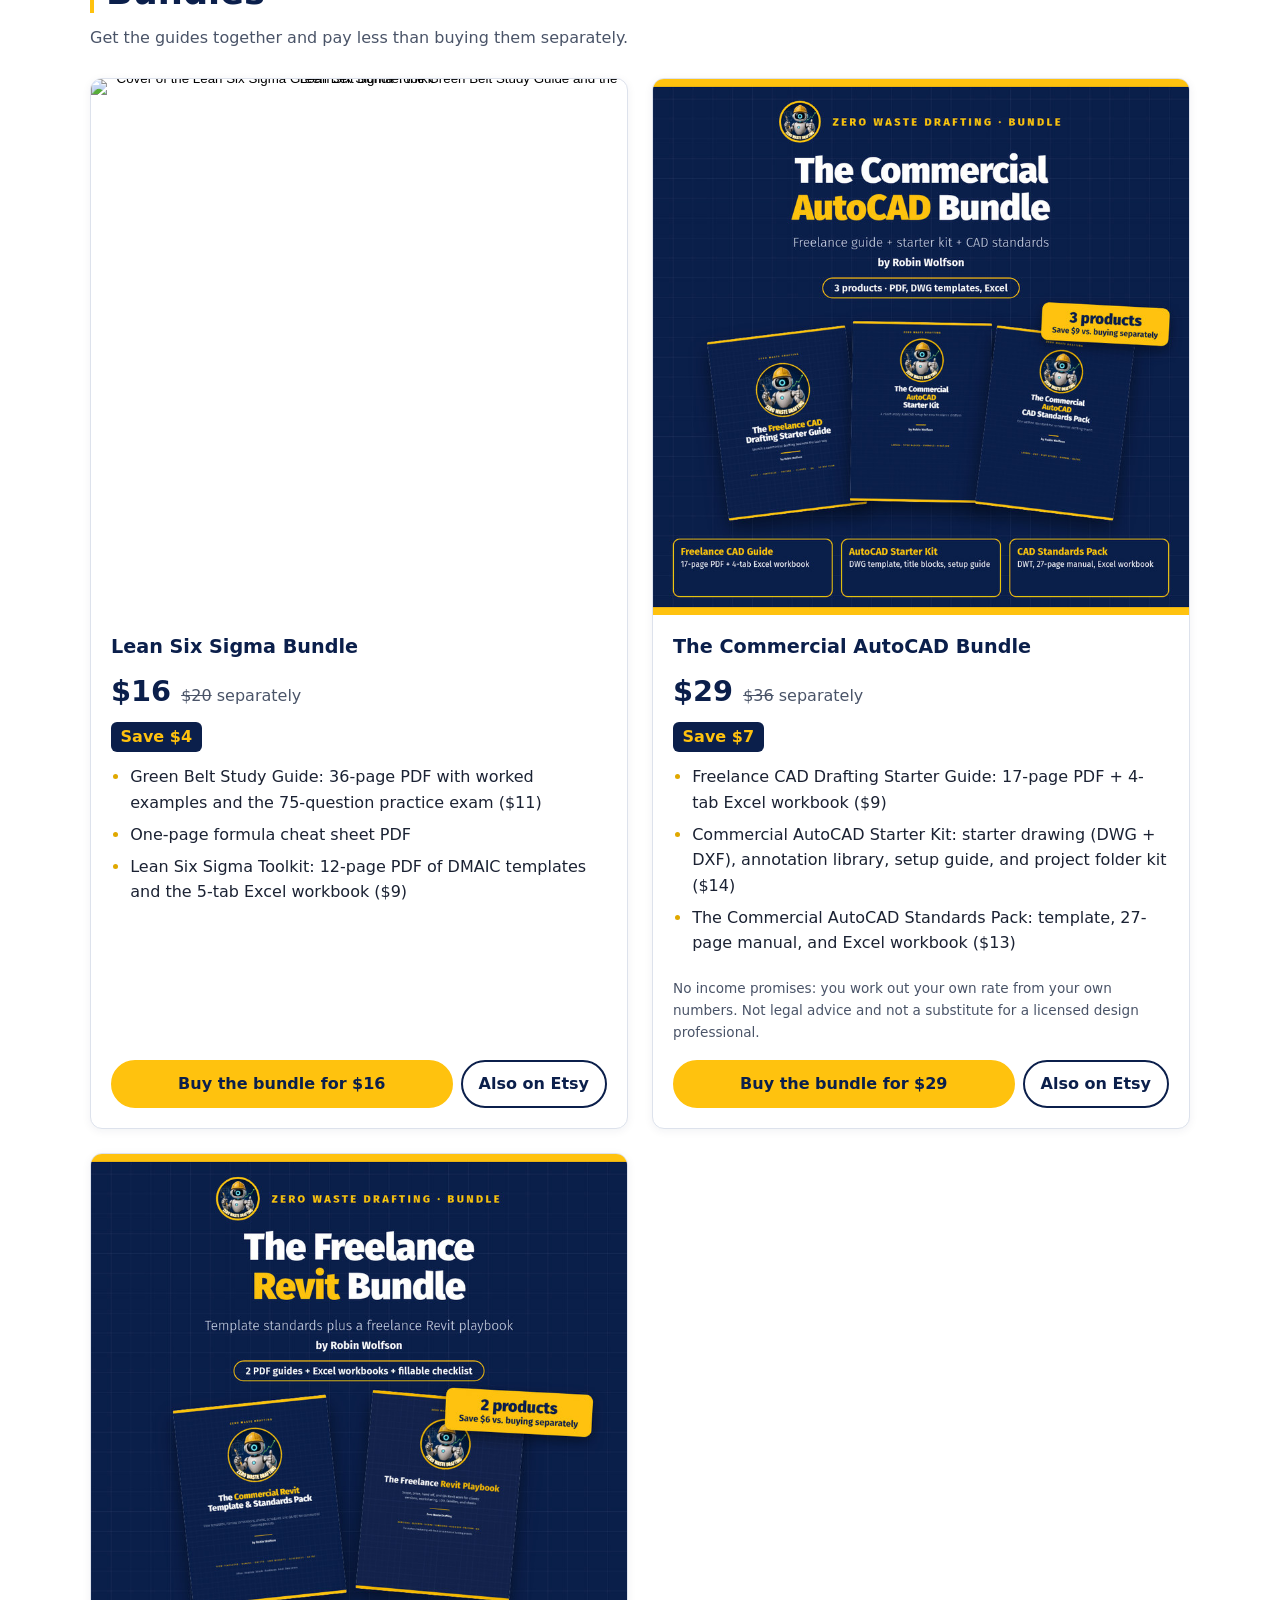
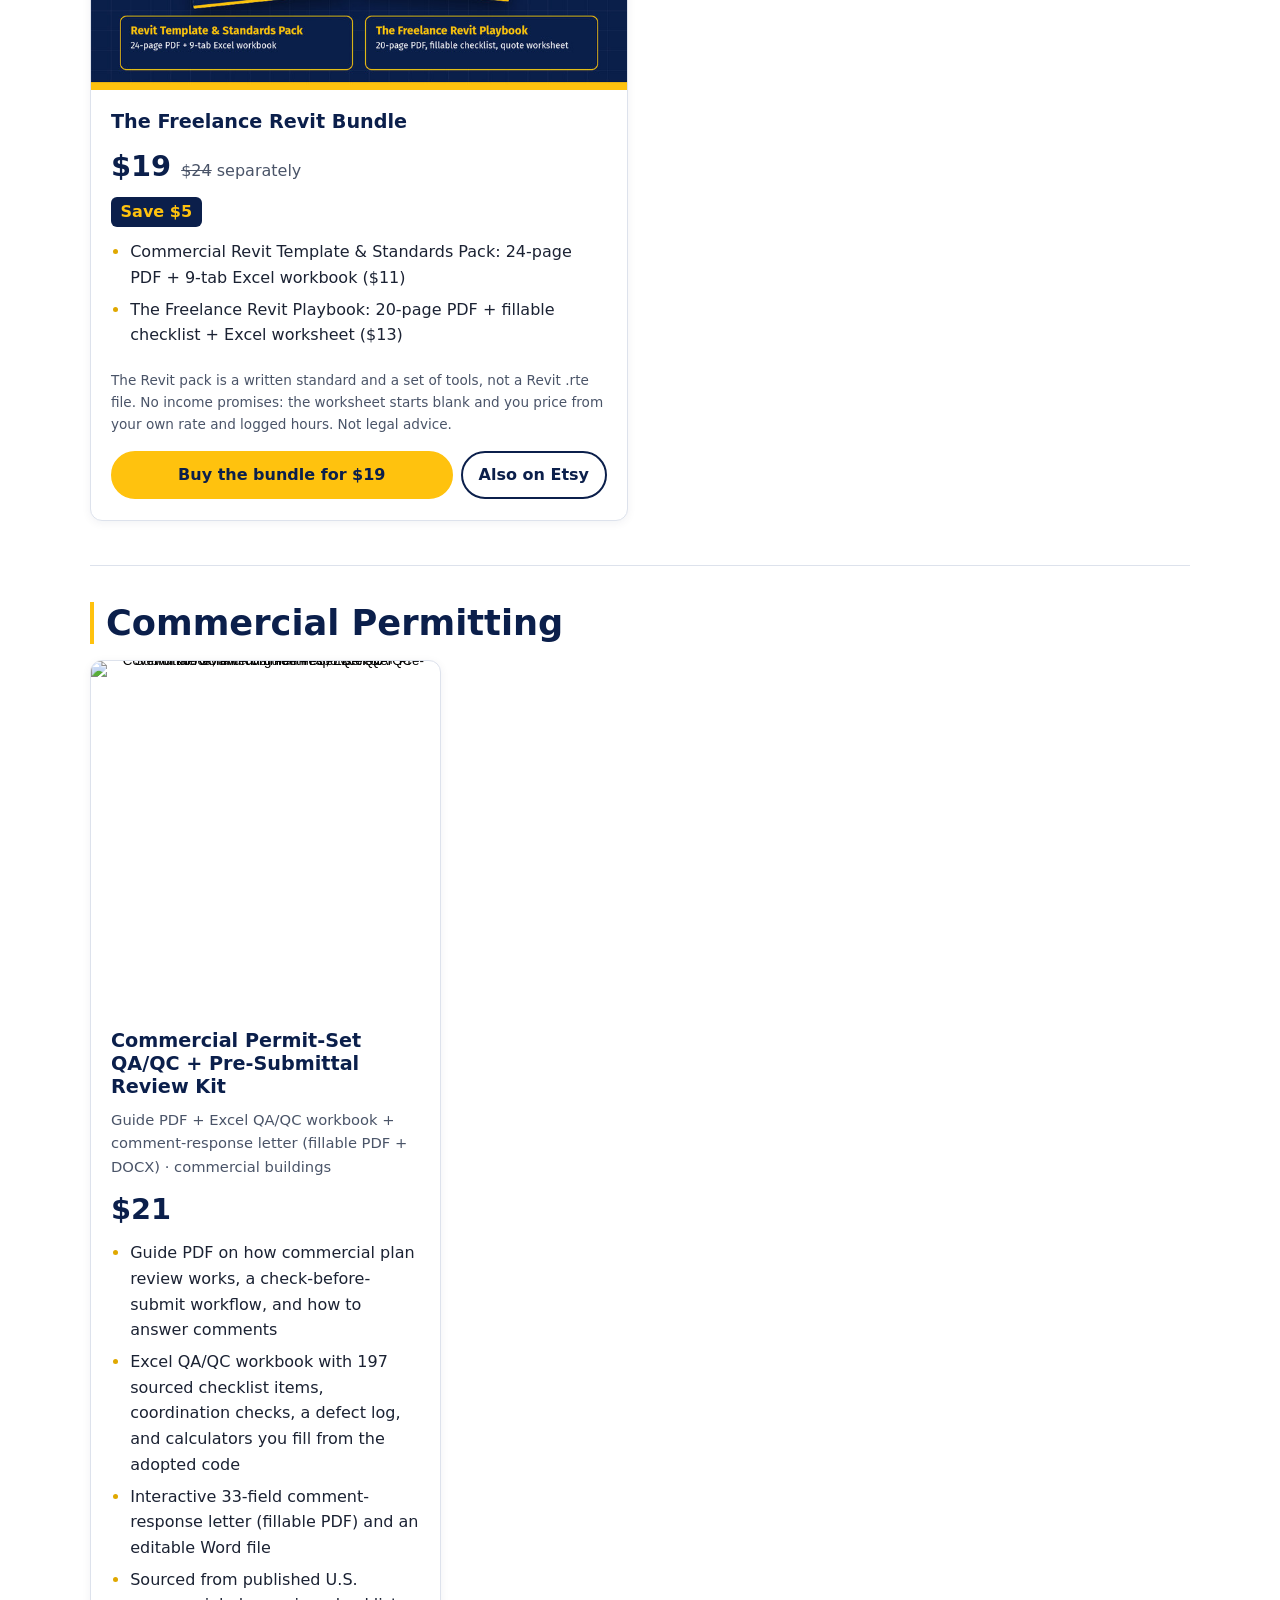
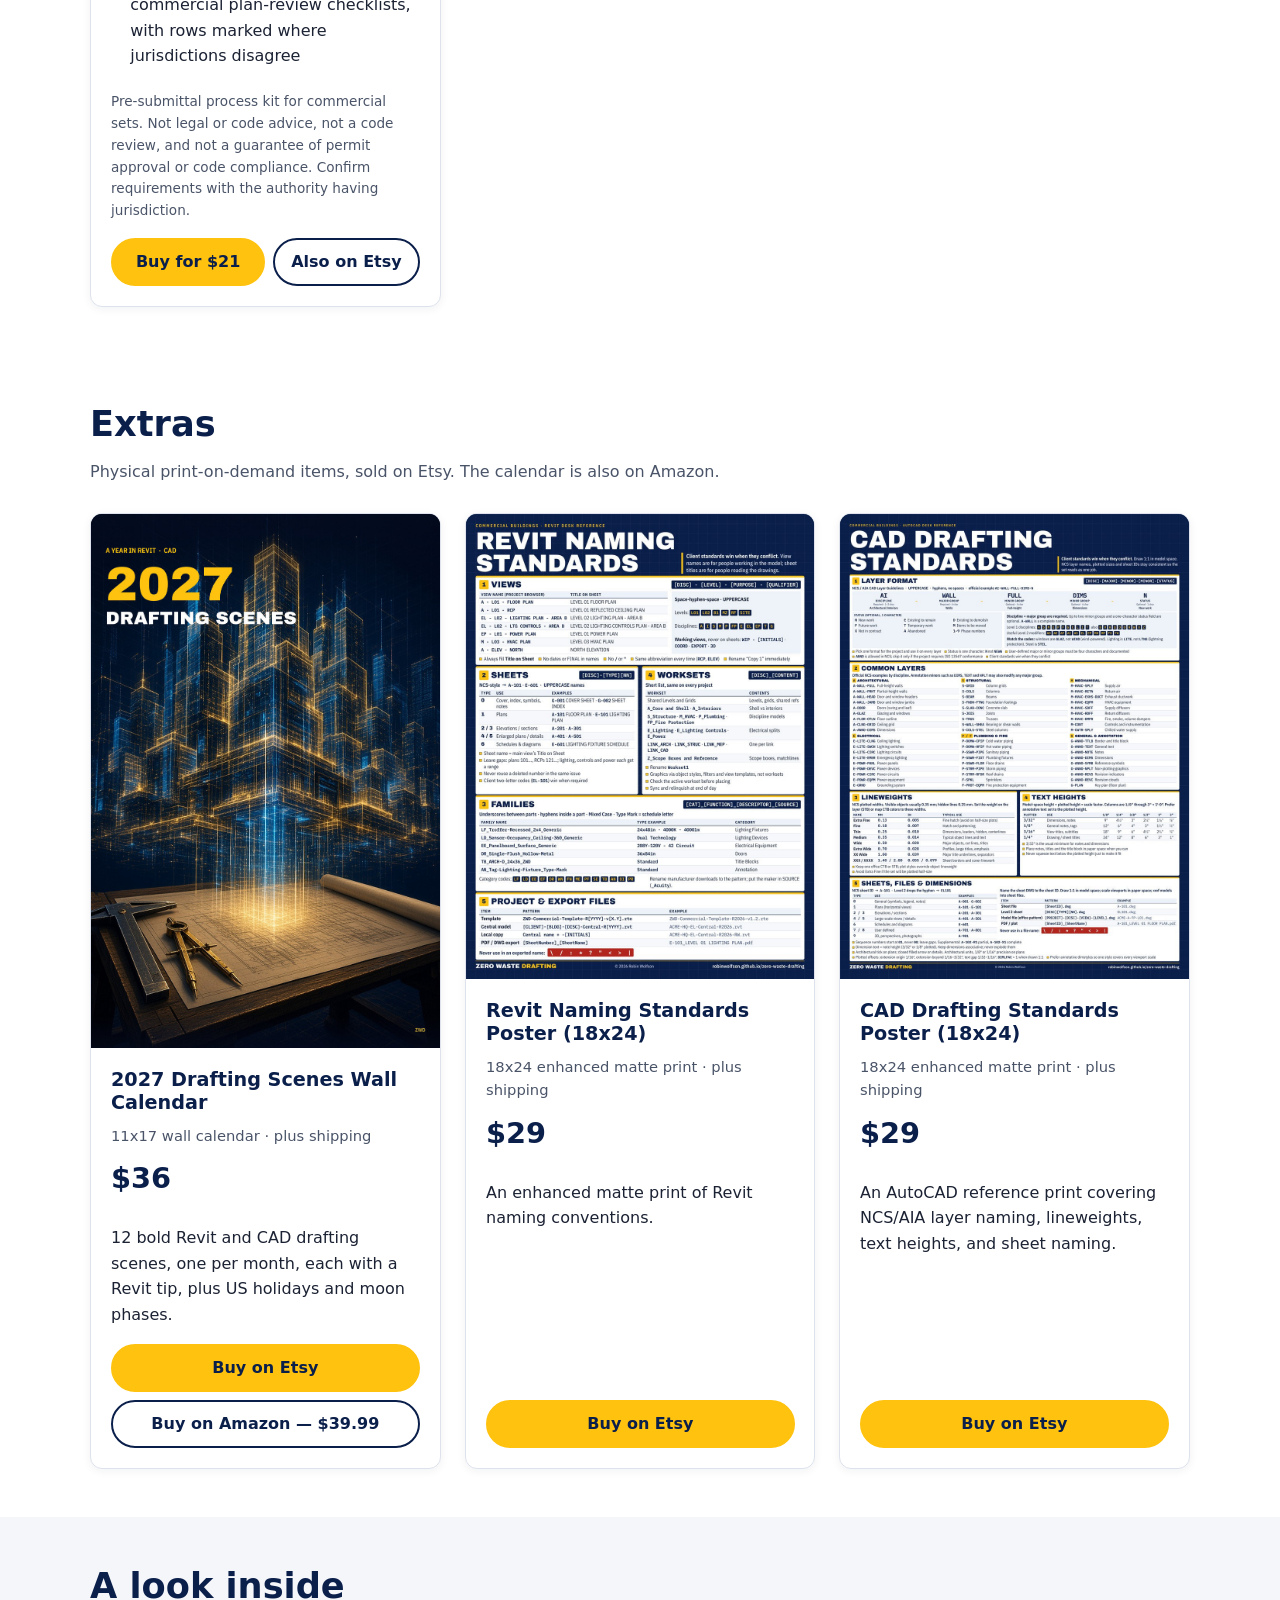
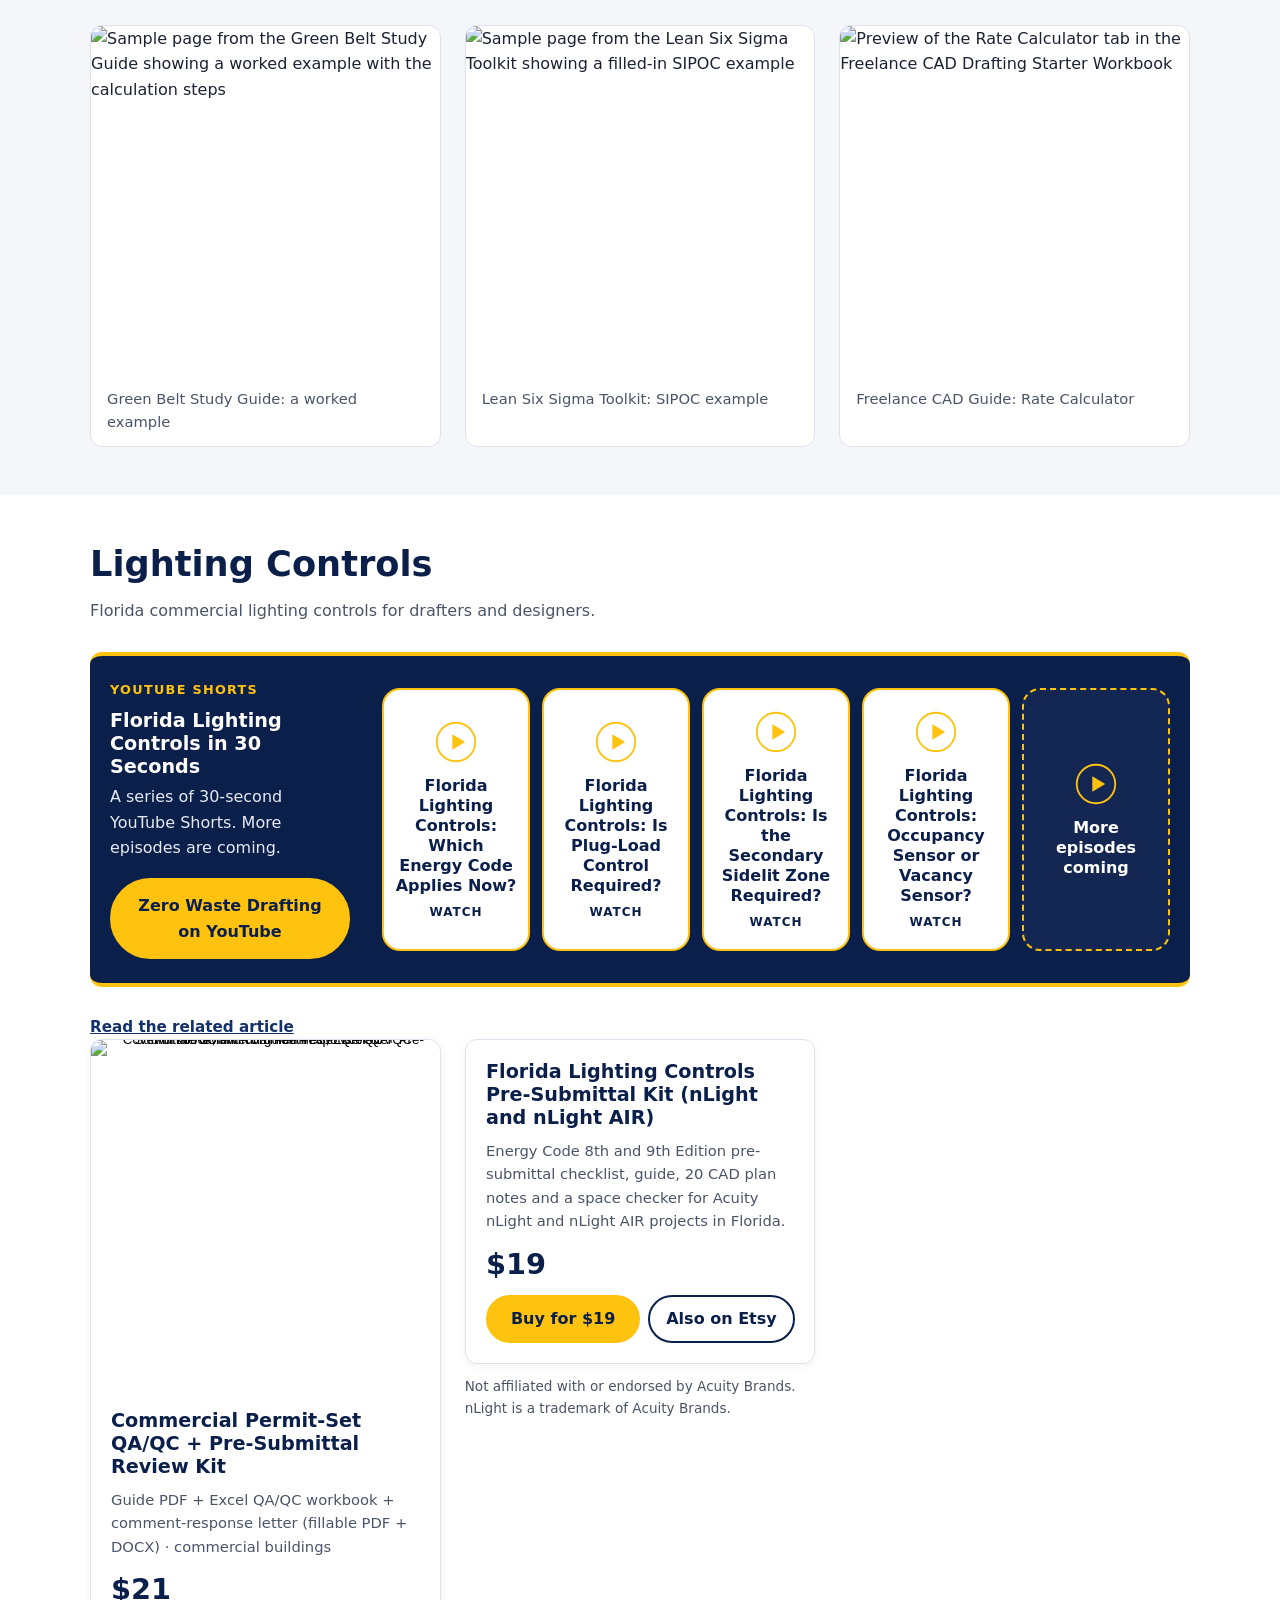
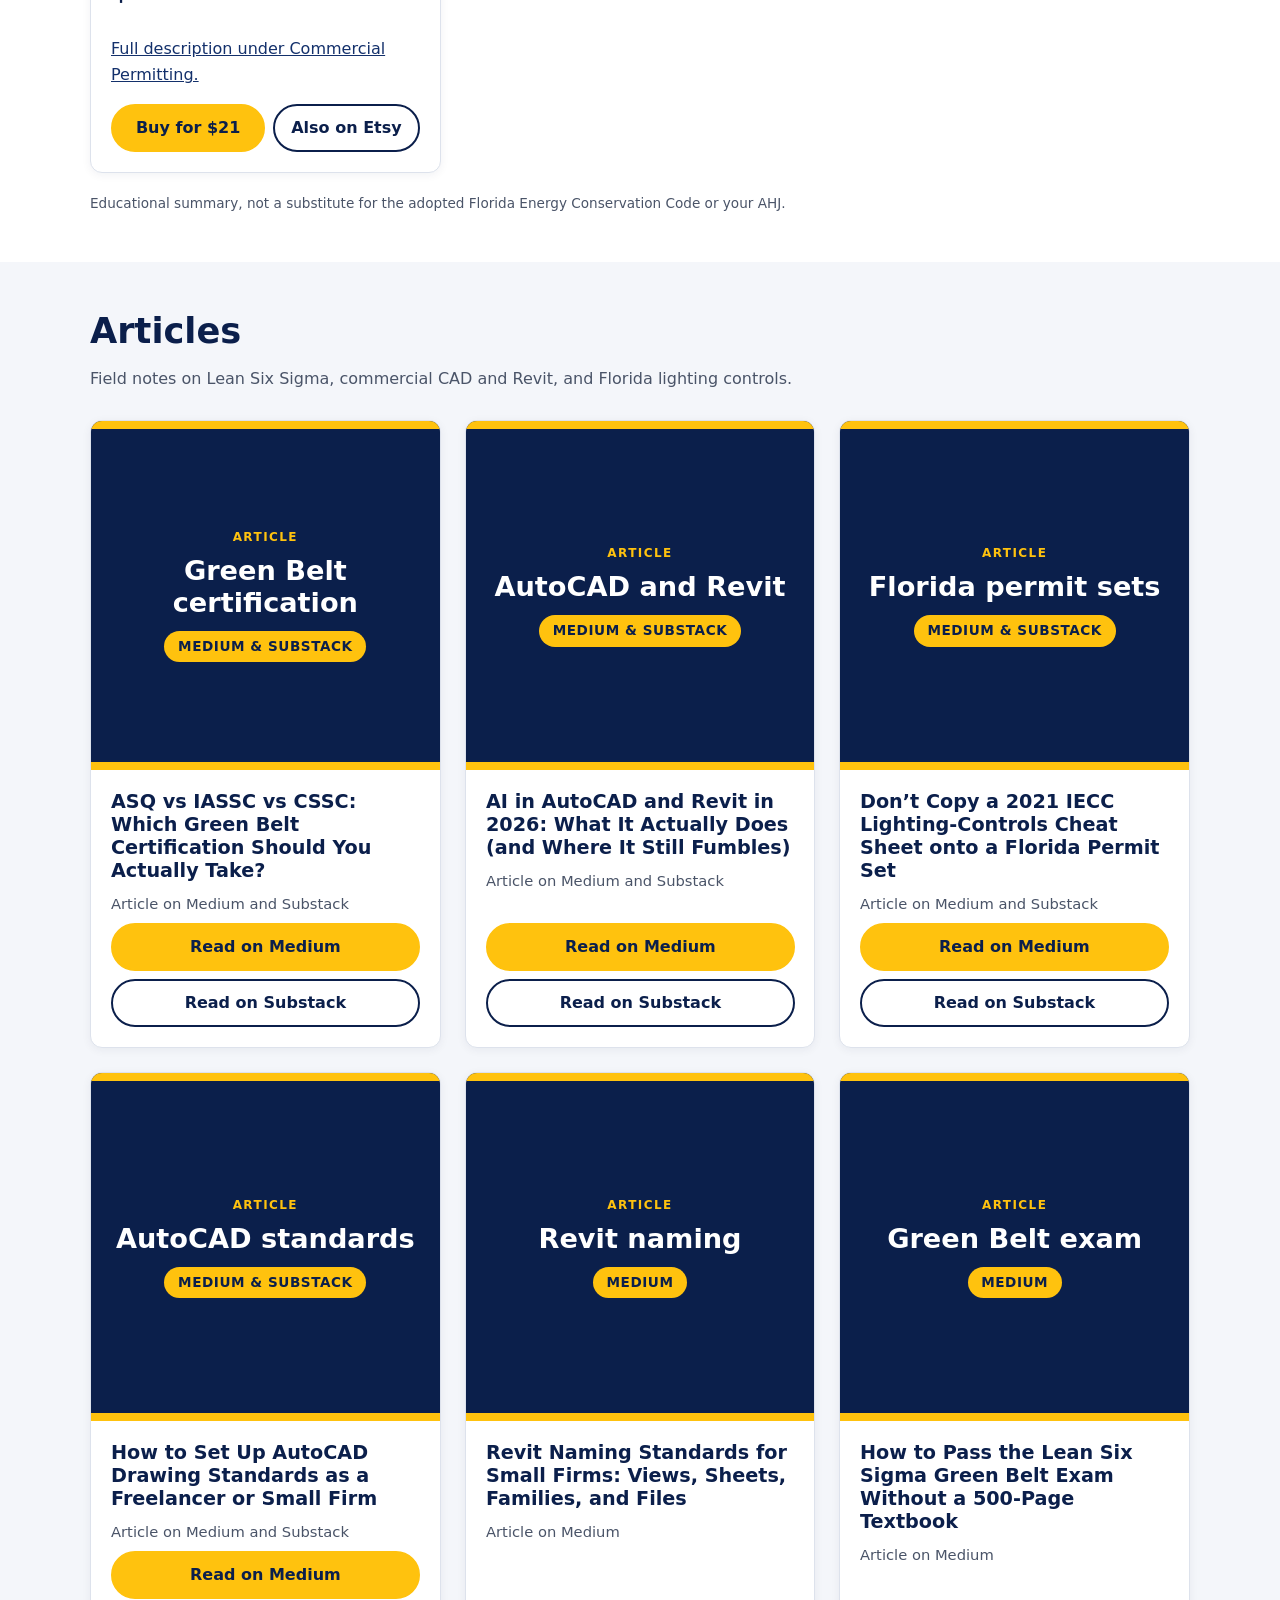
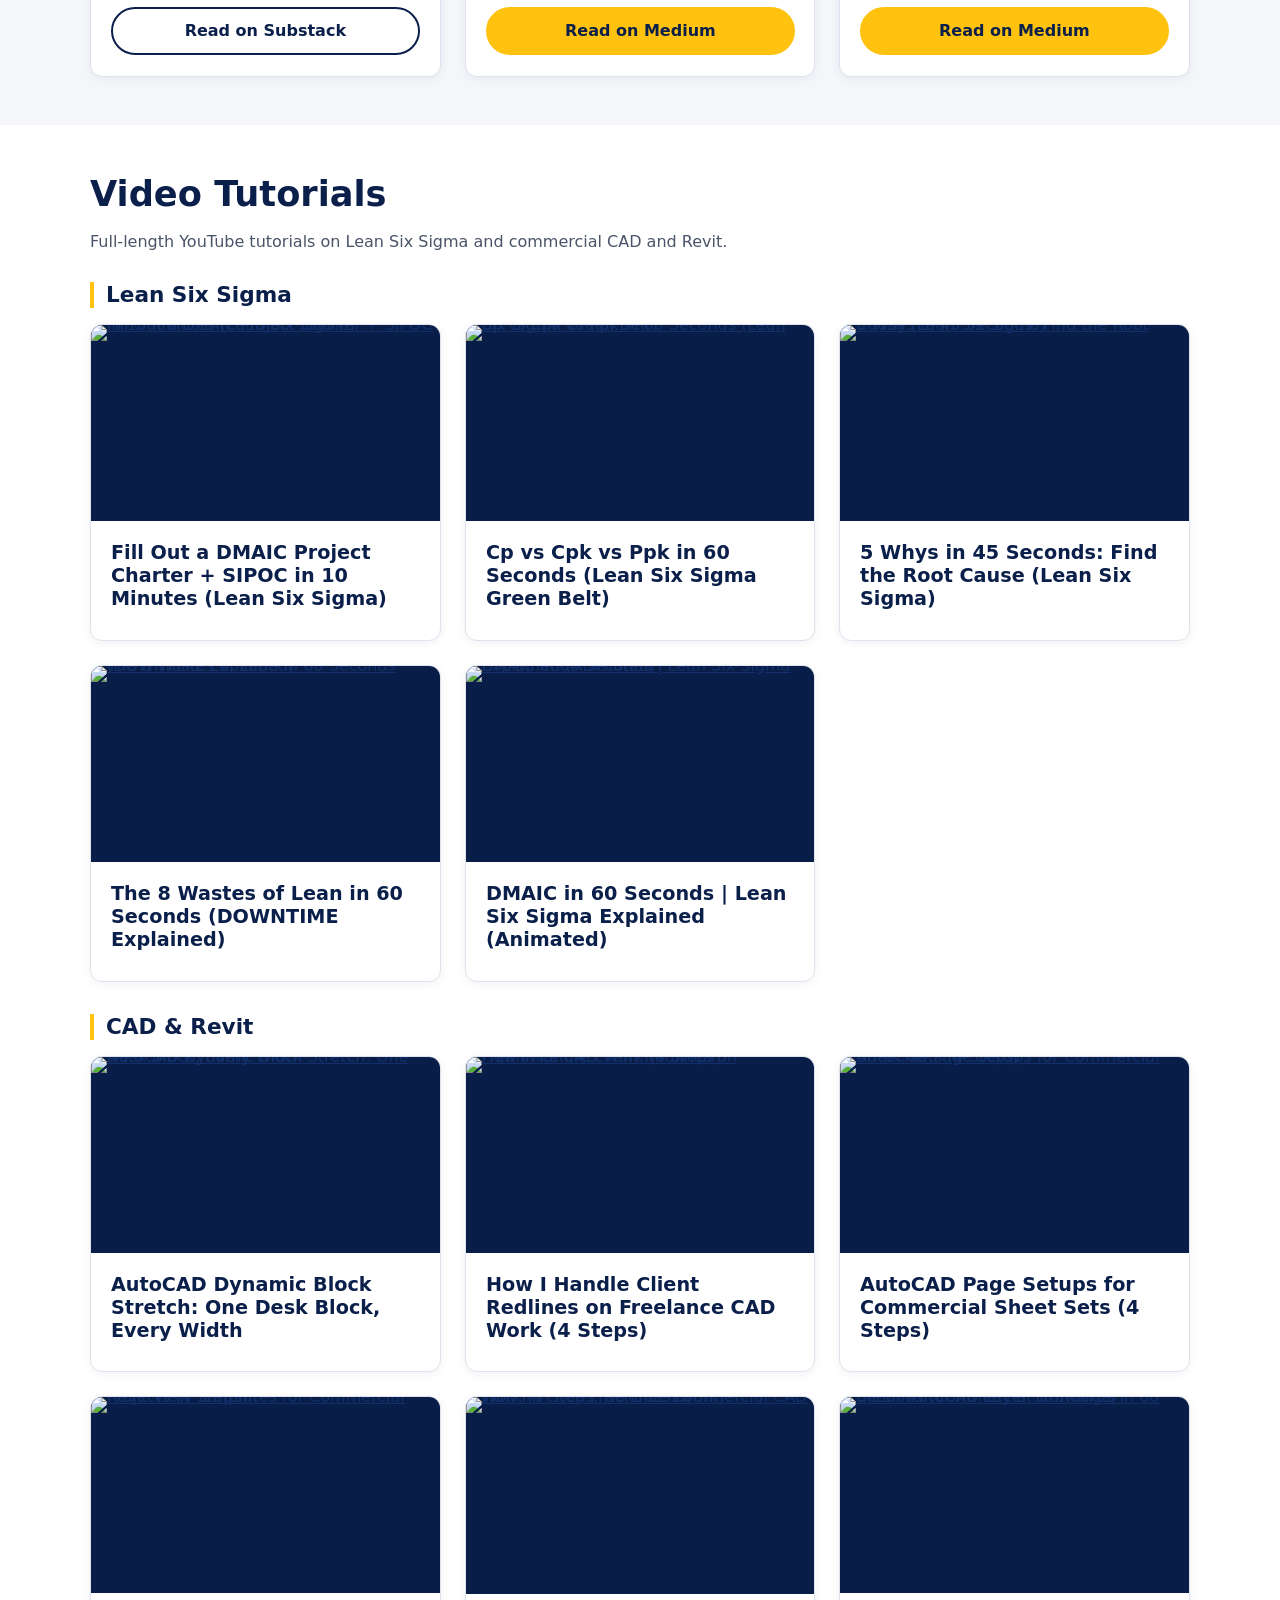
==== commit 985ba85d: "Price the AutoCAD and Revit bundles below their separate guides. Show the Commercial AutoCAD Bundle " ====
--- a/index.html
+++ b/index.html
@@ -331,7 +331,7 @@
 
         <section class="product-group" id="bundles" aria-labelledby="bundles-title">
           <h2 id="bundles-title">Bundles</h2>
-          <p class="section-intro">The Lean Six Sigma Bundle costs less than those two guides on their own.</p>
+          <p class="section-intro">Get the guides together and pay less than buying them separately.</p>
           <div class="bundle-grid">
             <article class="card bundle">
               <button type="button" class="card-image" aria-haspopup="dialog" aria-controls="product-lightbox" aria-label="View larger cover of Lean Six Sigma Bundle">
@@ -359,7 +359,8 @@
               </button>
               <div class="card-body">
                 <h3><a class="card-title-link" href="https://buymeacoffee.com/robinwolfson/e/597753" target="_blank" rel="noopener">The Commercial AutoCAD Bundle</a></h3>
-                <p class="price"><span class="sr-only">Bundle price: </span>$39</p>
+                <p class="price"><span class="sr-only">Bundle price: </span>$29 <span class="was"><span class="sr-only">instead of </span><s>$36</s> separately</span></p>
+                <p class="save">Save $7</p>
                 <ul class="features">
                   <li>Freelance CAD Drafting Starter Guide: 17-page PDF + 4-tab Excel workbook ($9)</li>
                   <li>Commercial AutoCAD Starter Kit: starter drawing (DWG + DXF), annotation library, setup guide, and project folder kit ($14)</li>
@@ -367,7 +368,7 @@
                 </ul>
                 <p class="note">No income promises: you work out your own rate from your own numbers. Not legal advice and not a substitute for a licensed design professional.</p>
                 <div class="purchase-actions">
-                  <a class="btn btn-primary" href="https://buymeacoffee.com/robinwolfson/e/597753" target="_blank" rel="noopener" aria-label="Buy The Commercial AutoCAD Bundle for $39 on Buy Me a Coffee (opens in a new tab)">Buy the bundle for $39</a>
+                  <a class="btn btn-primary" href="https://buymeacoffee.com/robinwolfson/e/597753" target="_blank" rel="noopener" aria-label="Buy The Commercial AutoCAD Bundle for $29 on Buy Me a Coffee (opens in a new tab)">Buy the bundle for $29</a>
                   <a class="btn btn-secondary" href="https://zerowastedrafting.etsy.com/listing/4615785177/commercial-autocad-bundle-freelance-cad" target="_blank" rel="noopener" aria-label="Also on Etsy: The Commercial AutoCAD Bundle (opens in a new tab)">Also on Etsy</a>
                 </div>
               </div>
@@ -379,14 +380,15 @@
               </button>
               <div class="card-body">
                 <h3><a class="card-title-link" href="https://buymeacoffee.com/robinwolfson/e/597754" target="_blank" rel="noopener">The Freelance Revit Bundle</a></h3>
-                <p class="price"><span class="sr-only">Bundle price: </span>$26</p>
+                <p class="price"><span class="sr-only">Bundle price: </span>$19 <span class="was"><span class="sr-only">instead of </span><s>$24</s> separately</span></p>
+                <p class="save">Save $5</p>
                 <ul class="features">
                   <li>Commercial Revit Template &amp; Standards Pack: 24-page PDF + 9-tab Excel workbook ($11)</li>
                   <li>The Freelance Revit Playbook: 20-page PDF + fillable checklist + Excel worksheet ($13)</li>
                 </ul>
                 <p class="note">The Revit pack is a written standard and a set of tools, not a Revit .rte file. No income promises: the worksheet starts blank and you price from your own rate and logged hours. Not legal advice.</p>
                 <div class="purchase-actions">
-                  <a class="btn btn-primary" href="https://buymeacoffee.com/robinwolfson/e/597754" target="_blank" rel="noopener" aria-label="Buy The Freelance Revit Bundle for $26 on Buy Me a Coffee (opens in a new tab)">Buy the bundle for $26</a>
+                  <a class="btn btn-primary" href="https://buymeacoffee.com/robinwolfson/e/597754" target="_blank" rel="noopener" aria-label="Buy The Freelance Revit Bundle for $19 on Buy Me a Coffee (opens in a new tab)">Buy the bundle for $19</a>
                   <a class="btn btn-secondary" href="https://zerowastedrafting.etsy.com/listing/4615786025/freelance-revit-bundle-commercial" target="_blank" rel="noopener" aria-label="Also on Etsy: The Freelance Revit Bundle (opens in a new tab)">Also on Etsy</a>
                 </div>
               </div>
